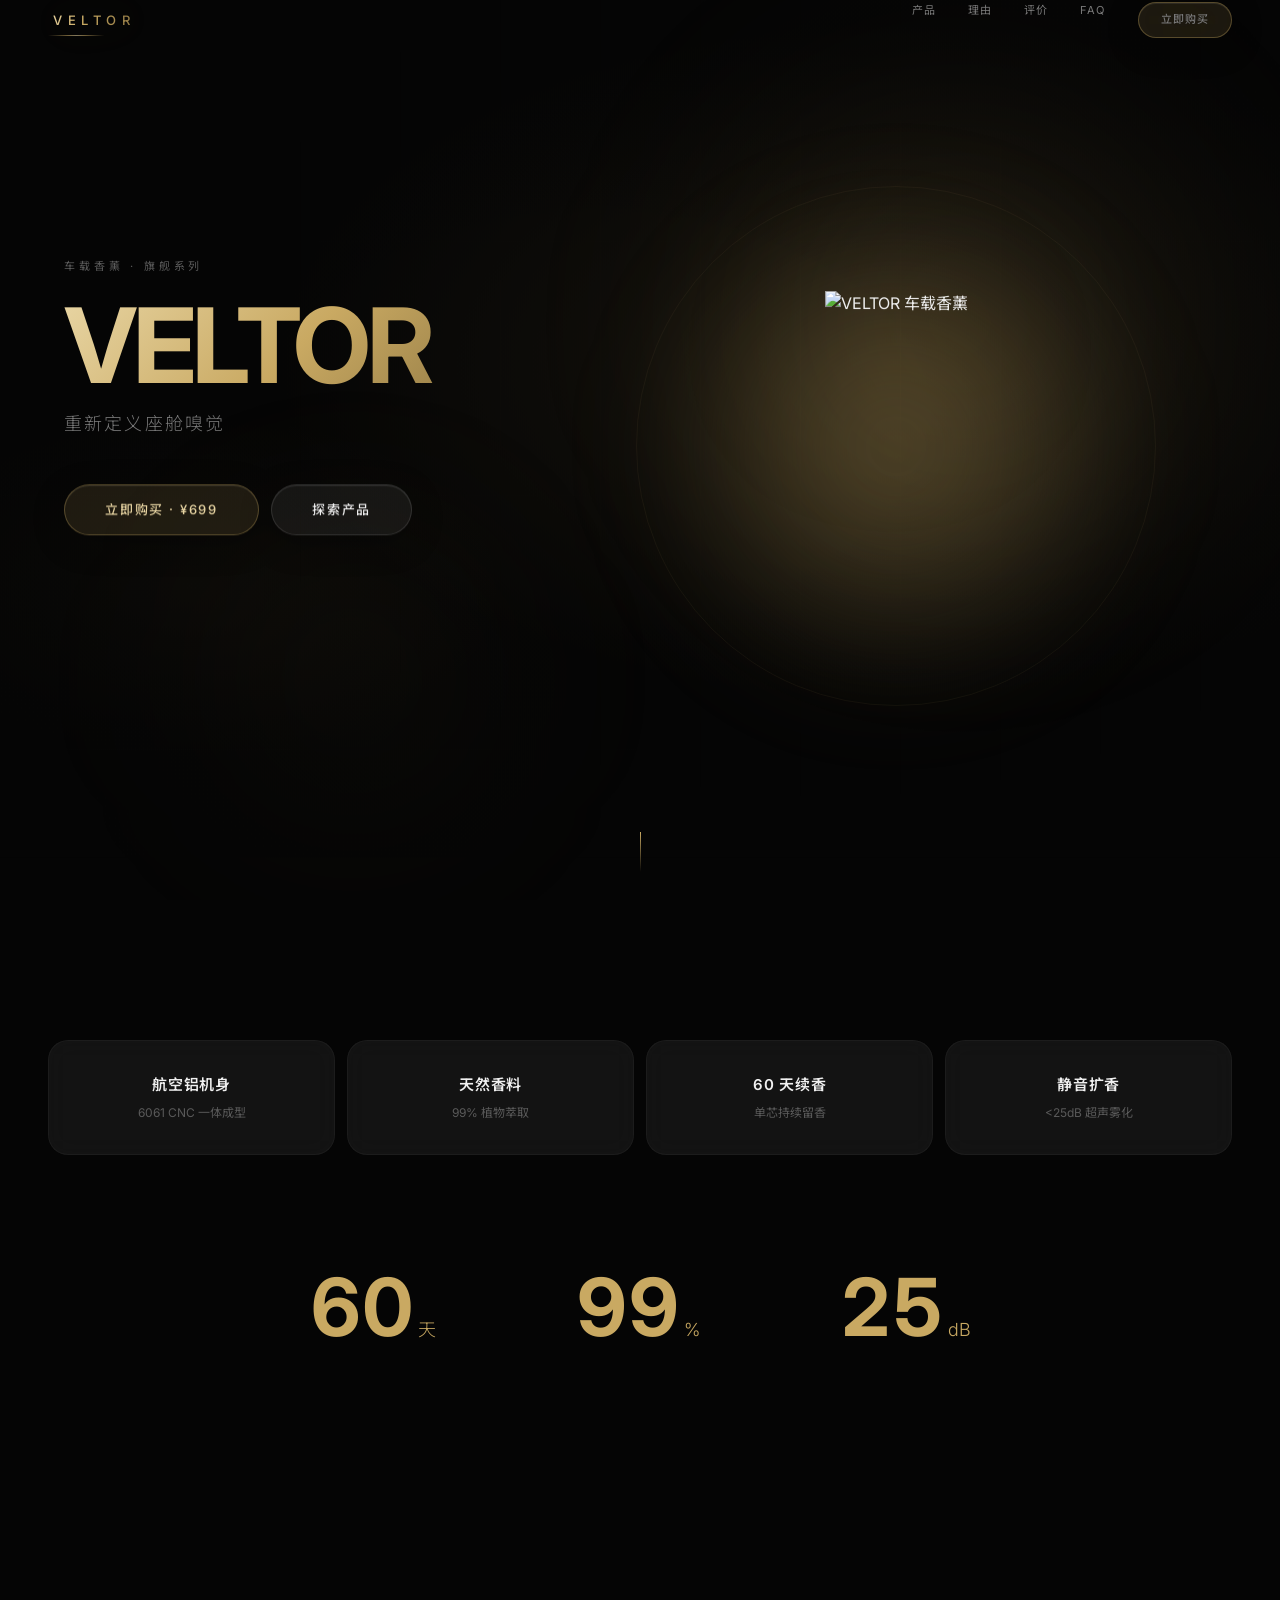
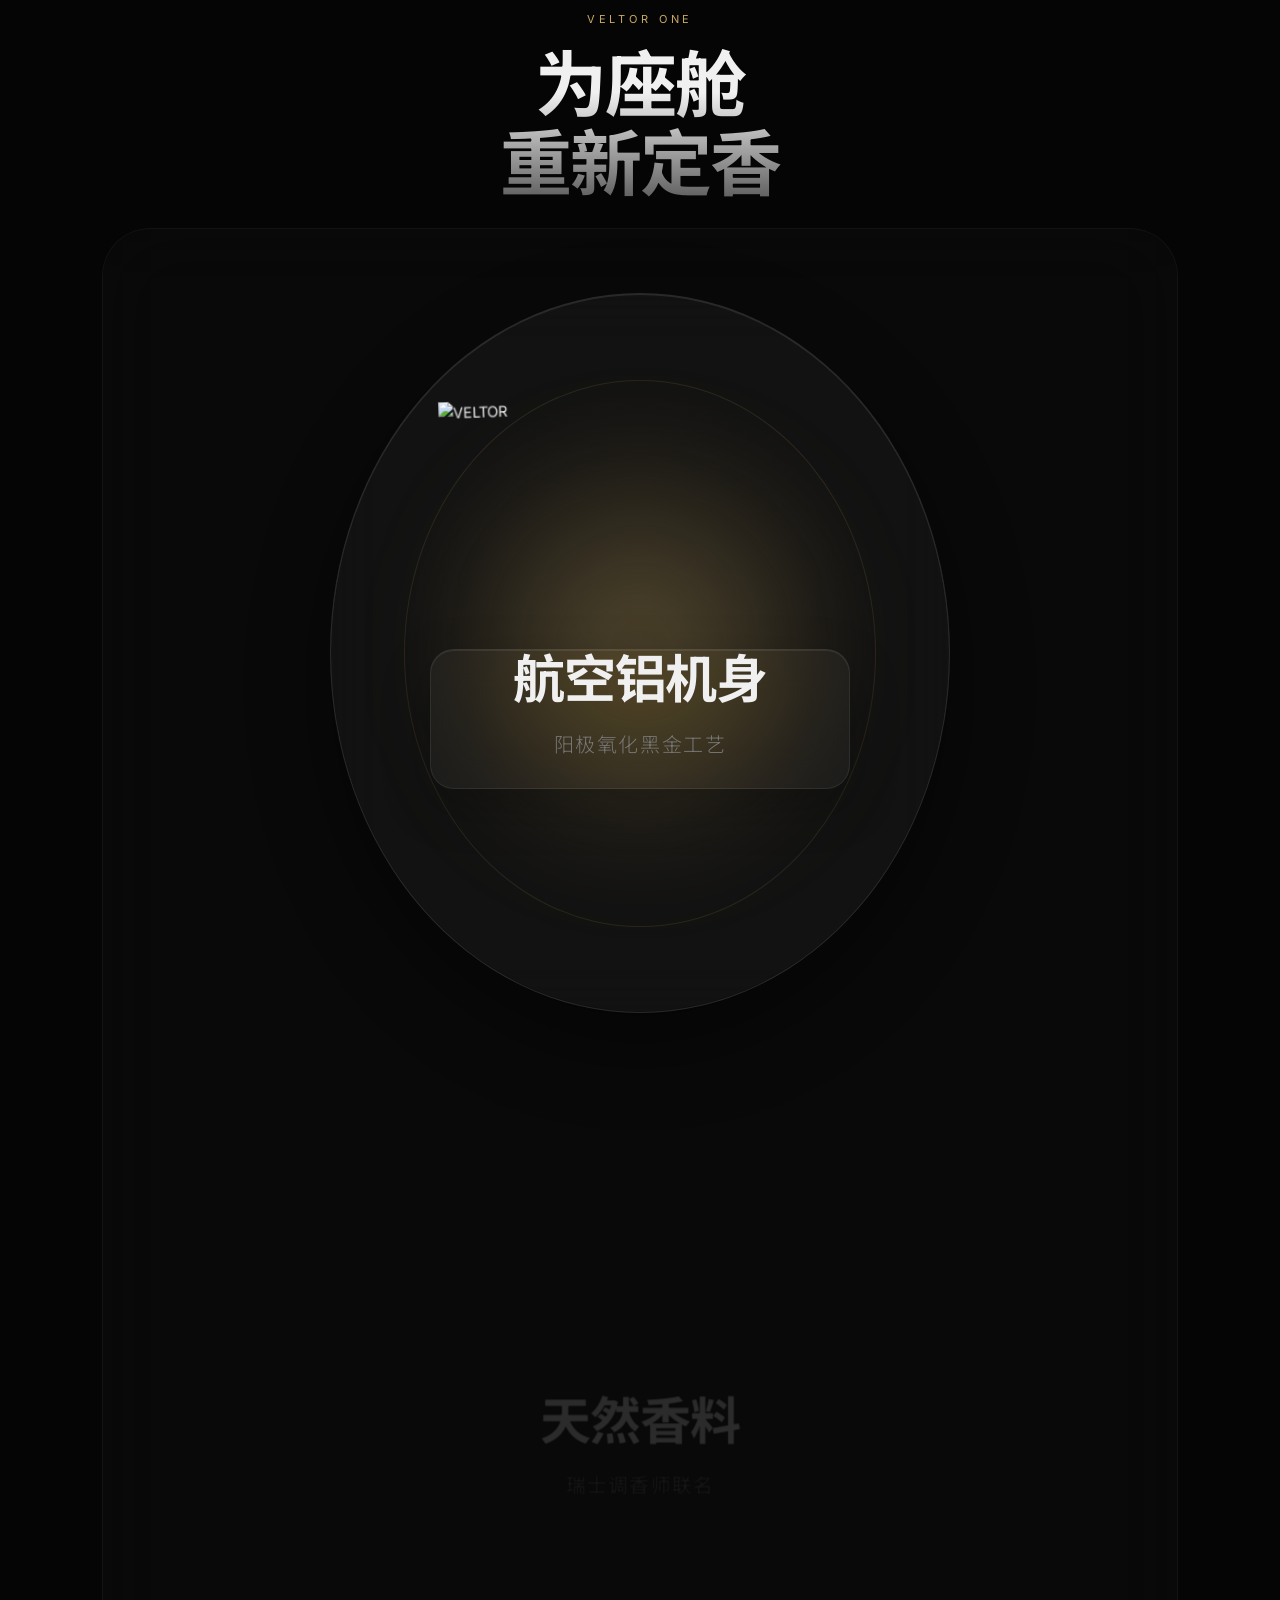
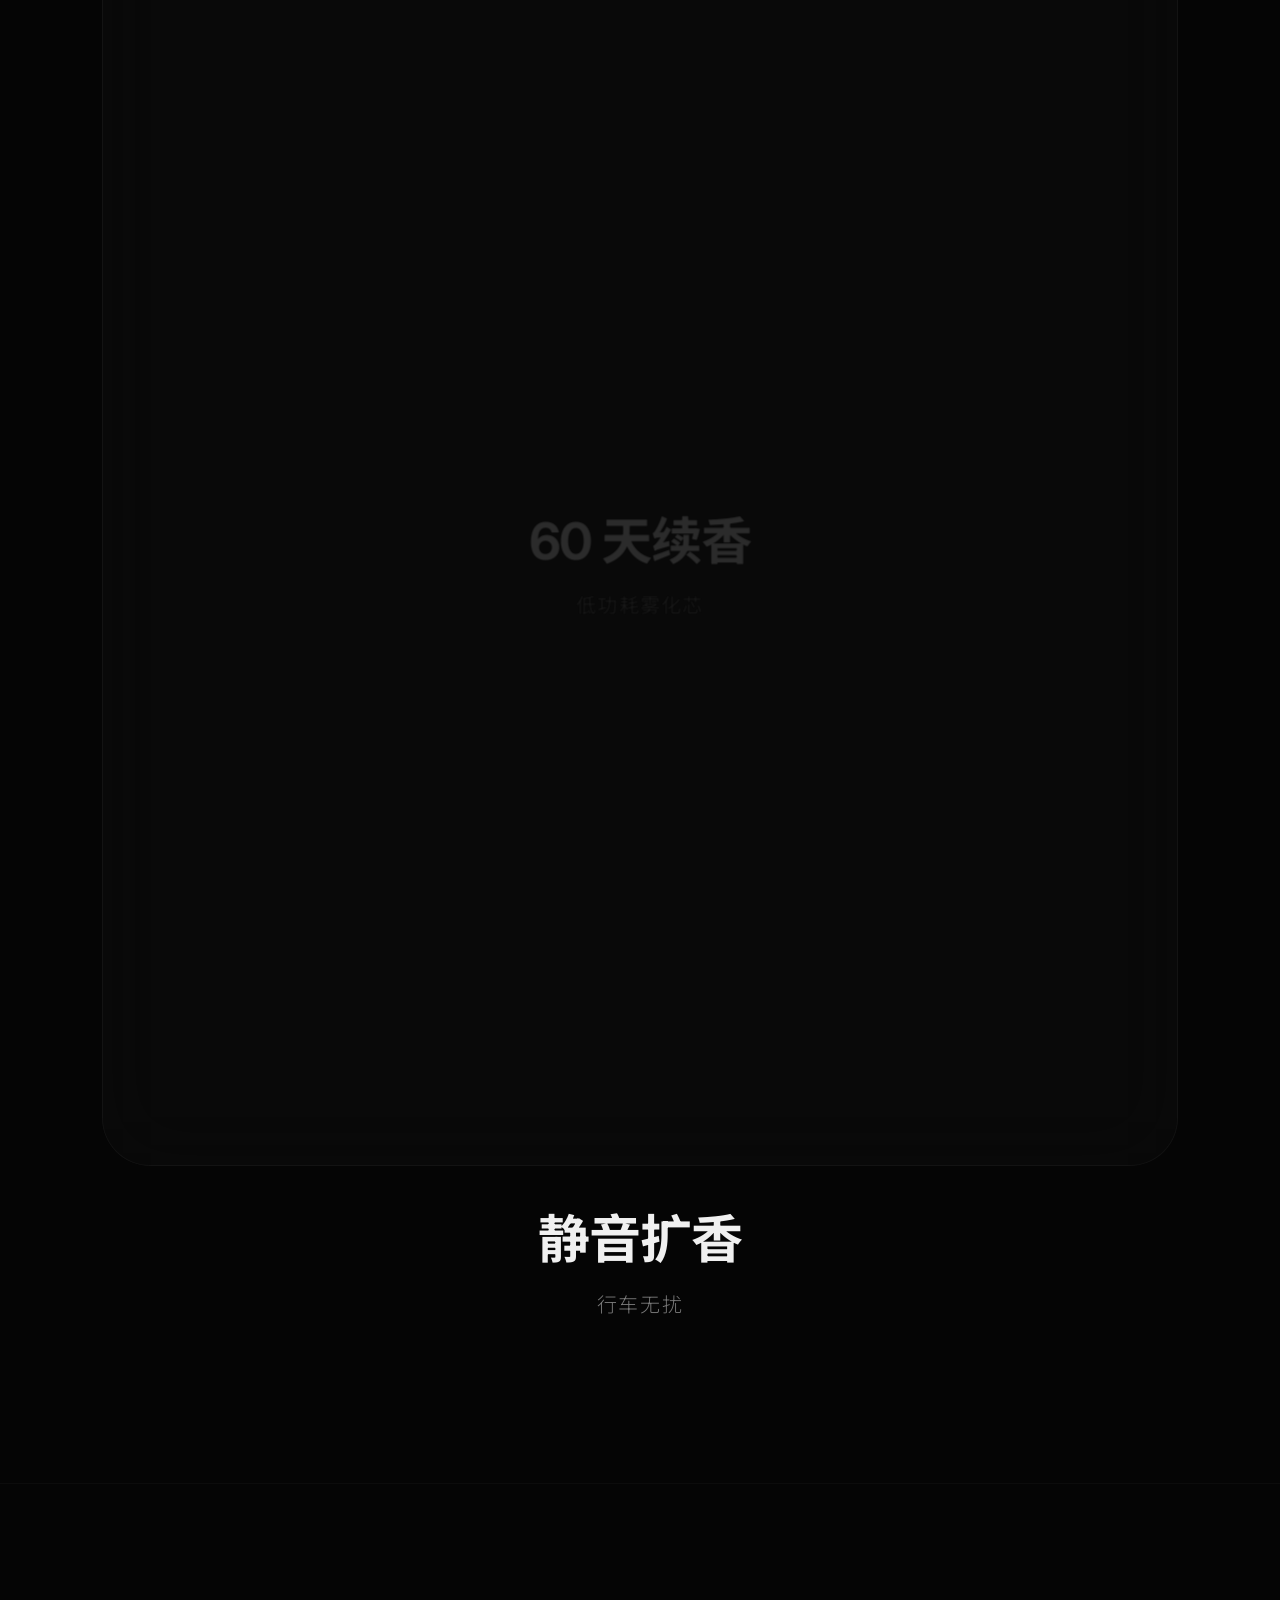
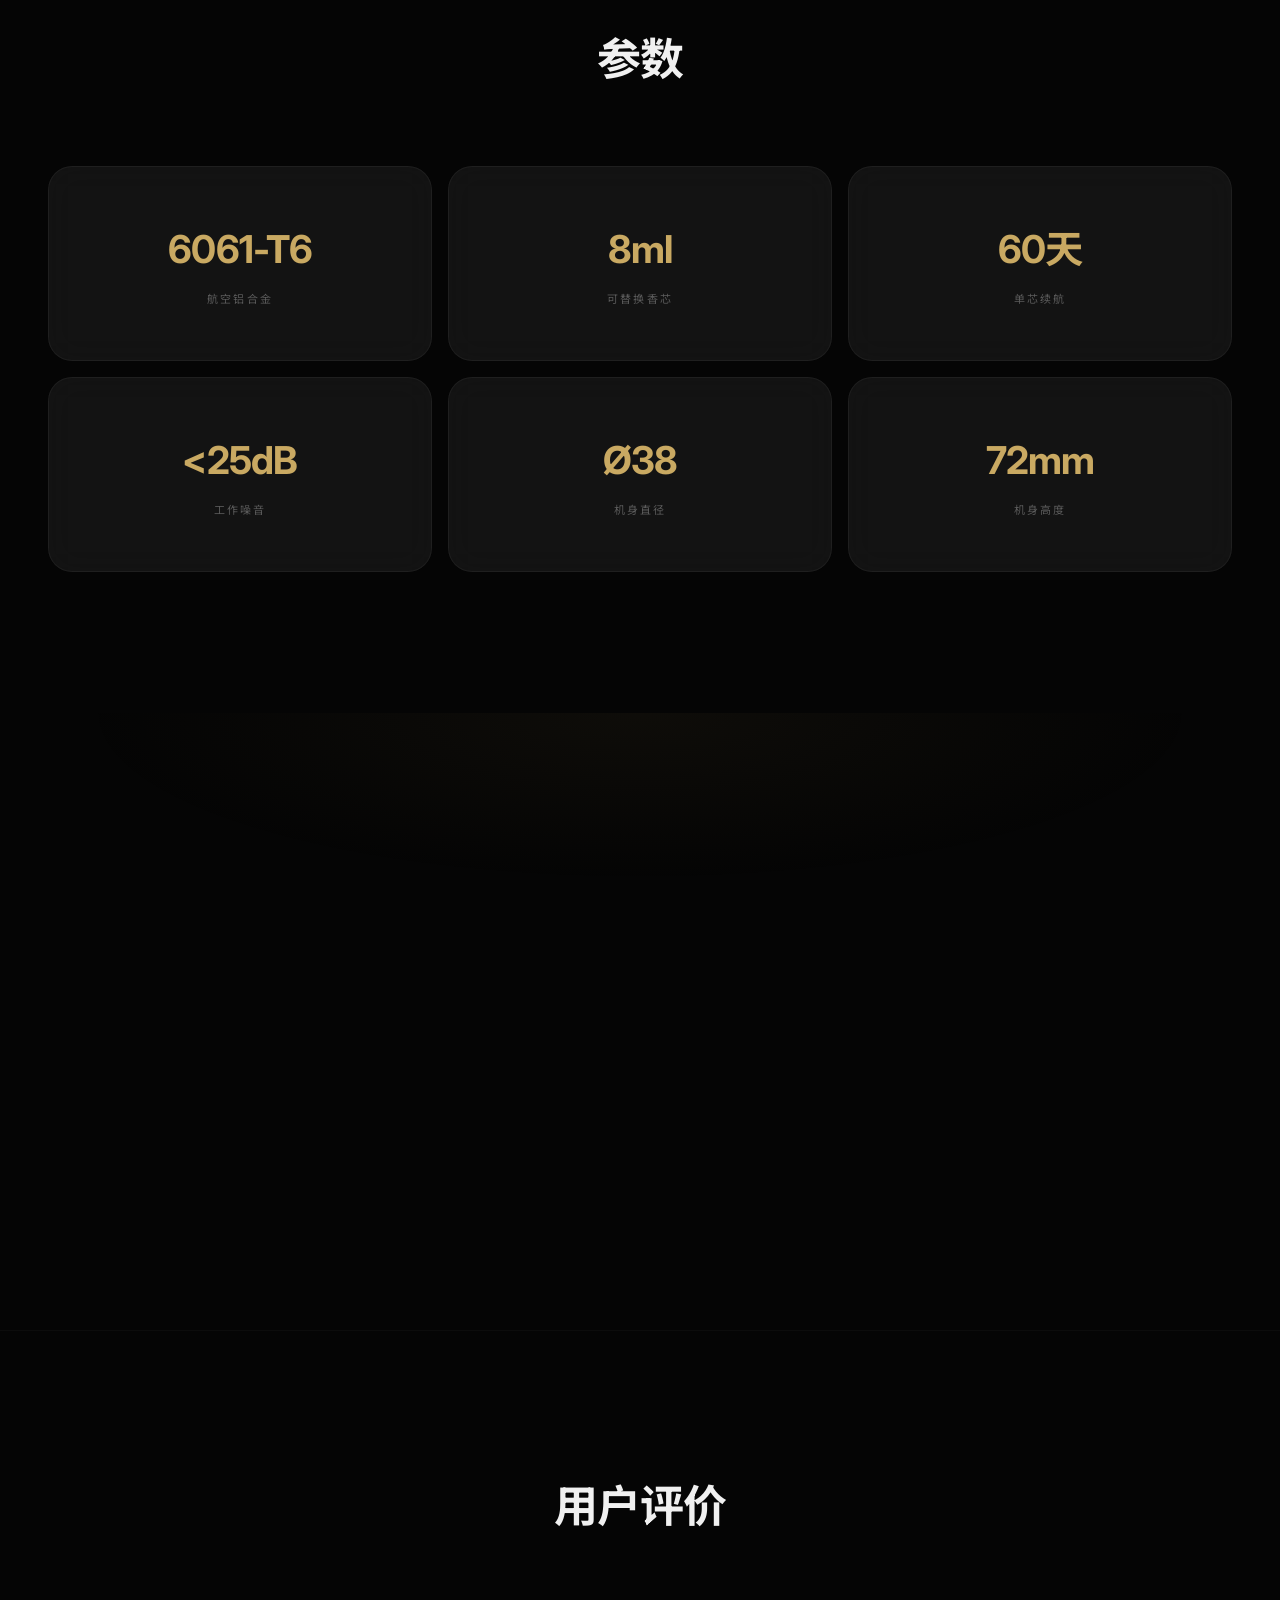
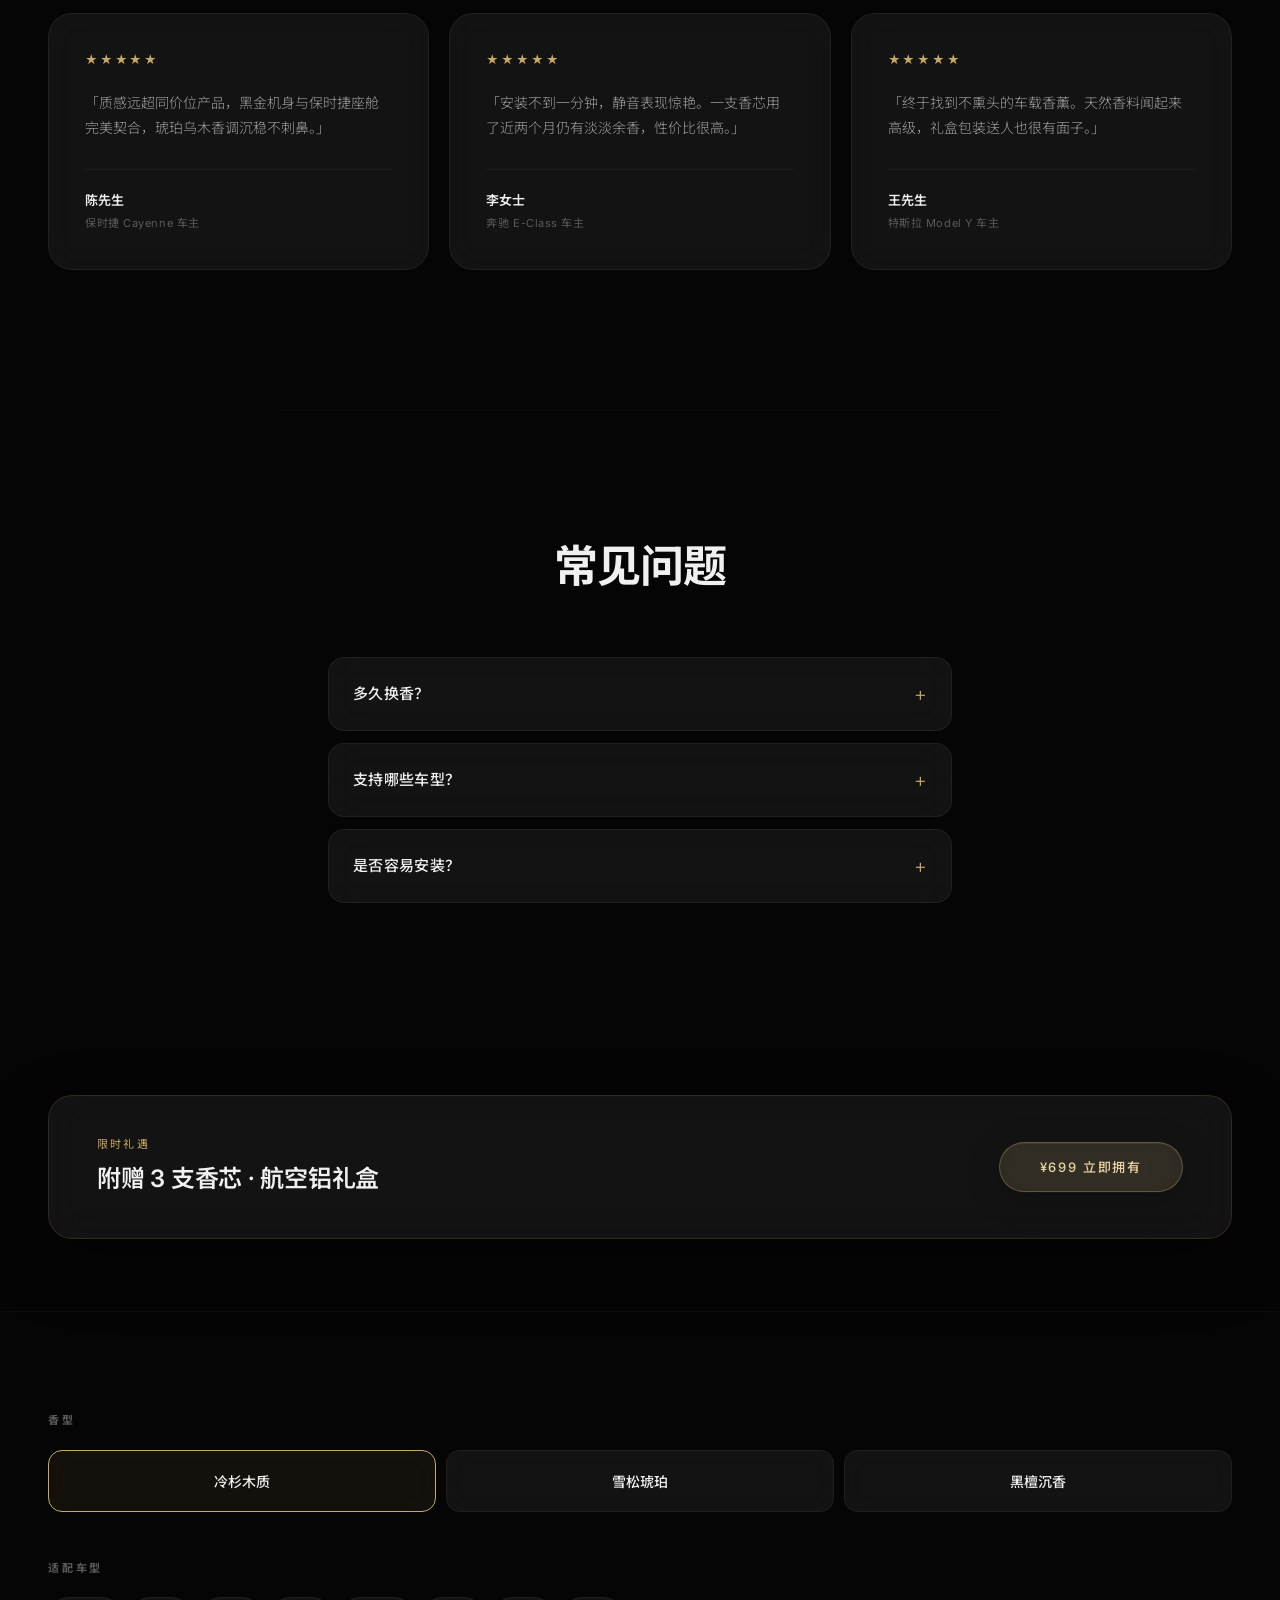
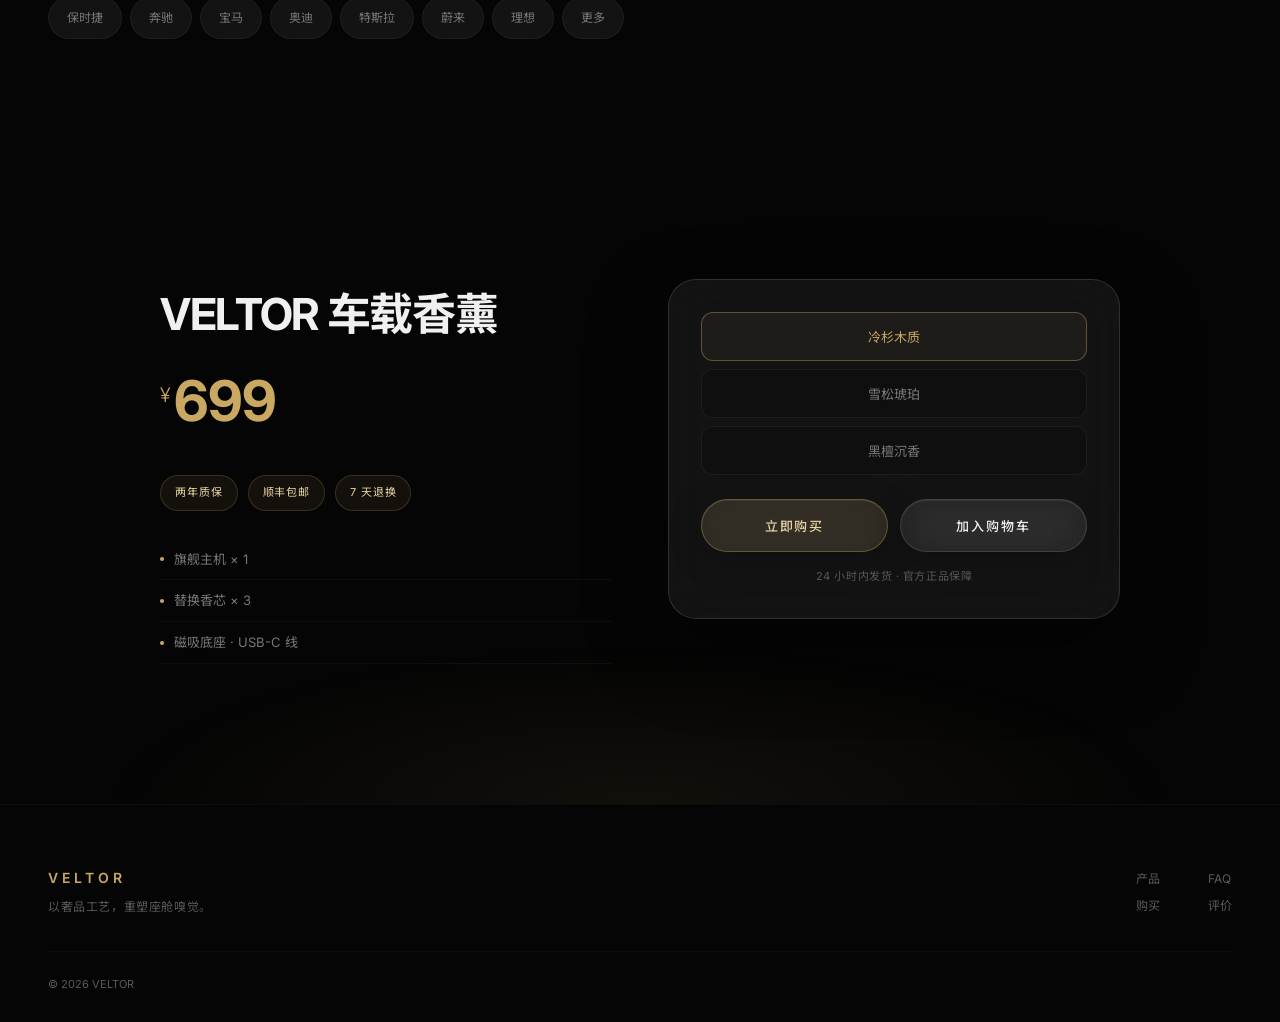
==== checkout.html @ 2c3c942c "VELTOR first working version" ====
<!DOCTYPE html>
<html lang="zh-CN">
<head>
  <meta charset="UTF-8">
  <meta name="viewport" content="width=device-width, initial-scale=1.0">
  <meta name="description" content="VELTOR 结账 — 安全完成您的订单。">
  <title>结账 · VELTOR</title>
  <link rel="preconnect" href="https://fonts.googleapis.com">
  <link rel="preconnect" href="https://fonts.gstatic.com" crossorigin>
  <link href="https://fonts.googleapis.com/css2?family=Inter:wght@300;400;500;600;700&family=Noto+Sans+SC:wght@300;400;500;700&display=swap" rel="stylesheet">
  <link rel="stylesheet" href="style.css">
</head>
<body>
  <header class="nav nav--scrolled" id="nav">
    <div class="nav__inner">
      <a href="index.html" class="nav__logo">VELTOR</a>
      <nav class="nav__links">
        <a href="index.html">首页</a>
        <a href="product.html">产品</a>
      </nav>
    </div>
  </header>

  <main class="checkout-page">
    <div class="checkout-page__inner">
      <h1 class="checkout-page__title">结账</h1>

      <form class="checkout-form" id="checkoutForm" novalidate>
        <!-- ① 订单摘要 -->
        <section class="checkout-section">
          <h2 class="checkout-section__title">订单摘要</h2>
          <div class="checkout-summary" id="checkoutSummary">
            <img class="checkout-summary__img" src="assets/product-hero.svg" alt="VELTOR 车载香薰" width="80" height="106">
            <div class="checkout-summary__info">
              <p class="checkout-summary__name" id="summaryName">VELTOR 车载香薰</p>
              <p class="checkout-summary__scent" id="summaryScent">冷杉木质</p>
              <p class="checkout-summary__qty">数量：<span id="summaryQty">1</span></p>
            </div>
            <p class="checkout-summary__total" id="summaryTotal">¥699</p>
          </div>
        </section>

        <!-- ② 收货信息 -->
        <section class="checkout-section">
          <h2 class="checkout-section__title">收货信息</h2>
          <div class="checkout-fields">
            <label class="checkout-field">
              <span class="checkout-field__label">姓名</span>
              <input class="checkout-field__input" type="text" name="name" id="fieldName" placeholder="请输入收货人姓名" required autocomplete="name">
            </label>
            <label class="checkout-field">
              <span class="checkout-field__label">手机号</span>
              <input class="checkout-field__input" type="tel" name="phone" id="fieldPhone" placeholder="11 位手机号码" required autocomplete="tel" pattern="^1[3-9]\d{9}$">
            </label>
            <label class="checkout-field">
              <span class="checkout-field__label">地址</span>
              <textarea class="checkout-field__input checkout-field__textarea" name="address" id="fieldAddress" placeholder="省市区 + 详细地址" required rows="3"></textarea>
            </label>
          </div>
        </section>

        <!-- ③ 配送方式 -->
        <section class="checkout-section">
          <h2 class="checkout-section__title">配送方式</h2>
          <div class="checkout-options" id="shippingOptions">
            <label class="checkout-option">
              <input type="radio" name="shipping" value="standard" checked>
              <span class="checkout-option__box">
                <span class="checkout-option__name">标准配送</span>
                <span class="checkout-option__desc">顺丰包邮 · 3–5 个工作日</span>
              </span>
            </label>
            <label class="checkout-option">
              <input type="radio" name="shipping" value="express">
              <span class="checkout-option__box">
                <span class="checkout-option__name">极速配送</span>
                <span class="checkout-option__desc">同城当日达 · 1–2 个工作日</span>
              </span>
            </label>
          </div>
        </section>

        <!-- ④ 支付方式 -->
        <section class="checkout-section">
          <h2 class="checkout-section__title">支付方式</h2>
          <div class="checkout-options" id="paymentOptions">
            <label class="checkout-option">
              <input type="radio" name="payment" value="apple" checked>
              <span class="checkout-option__box">
                <span class="checkout-option__name">Apple Pay</span>
              </span>
            </label>
            <label class="checkout-option">
              <input type="radio" name="payment" value="alipayMethod">
              <span class="checkout-option__box">
                <span class="checkout-option__name">支付宝</span>
              </span>
            </label>
            <label class="checkout-option">
              <input type="radio" name="payment" value="wechat">
              <span class="checkout-option__box">
                <span class="checkout-option__name">微信支付</span>
              </span>
            </label>
            <label class="checkout-option">
              <input type="radio" name="payment" value="card">
              <span class="checkout-option__box">
                <span class="checkout-option__name">银行卡</span>
              </span>
            </label>
          </div>
        </section>

        <!-- ⑤ 提交订单 -->
        <button type="submit" class="btn btn--glass btn--glass-gold checkout-submit" id="submitOrder">提交订单 · <span id="submitTotal">¥699</span></button>
      </form>
    </div>
  </main>

  <footer class="footer footer--minimal">
    <div class="footer__bottom">
      <p>&copy; 2026 VELTOR</p>
    </div>
  </footer>

  <script src="checkout.js"></script>
</body>
</html>
---- style.css ----
/* VELTOR — Premium Black & Gold */

:root {
  --black: #050505;
  --black-soft: #0a0a0a;
  --black-card: #111111;
  --gray-700: #2a2a2a;
  --gray-500: #5a5a5a;
  --gray-400: #787878;
  --gray-300: #a0a0a0;
  --gold: #c9a962;
  --gold-light: #e8d5a3;
  --gold-dark: #8a7340;
  --gold-glow: rgba(201, 169, 98, 0.2);
  --gold-glow-strong: rgba(201, 169, 98, 0.35);
  --white: #f0f0f0;
  --glass-bg: rgba(255, 255, 255, 0.06);
  --glass-border: rgba(255, 255, 255, 0.12);
  --glass-blur: 20px;
  --font-sans: 'Inter', 'Noto Sans SC', -apple-system, BlinkMacSystemFont, sans-serif;
  --ease-out: cubic-bezier(0.16, 1, 0.3, 1);
  --nav-height: 40px;
  --hero-product-scale: 1.3;
}

*, *::before, *::after { margin: 0; padding: 0; box-sizing: border-box; }

html { scroll-behavior: smooth; }

body {
  font-family: var(--font-sans);
  background: var(--black);
  color: var(--white);
  line-height: 1.6;
  overflow-x: hidden;
  -webkit-font-smoothing: antialiased;
}

a { color: inherit; text-decoration: none; }
img { max-width: 100%; height: auto; display: block; }

/* ---- Nav ---- */
.nav {
  position: fixed;
  top: 0; left: 0; right: 0;
  z-index: 1000;
  height: var(--nav-height);
  transition: background 0.5s var(--ease-out), backdrop-filter 0.5s;
}

.nav--scrolled {
  background: rgba(5, 5, 5, 0.65);
  backdrop-filter: blur(var(--glass-blur)) saturate(180%);
  -webkit-backdrop-filter: blur(var(--glass-blur)) saturate(180%);
  border-bottom: 1px solid rgba(255, 255, 255, 0.04);
}

.nav__inner {
  max-width: 1280px;
  margin: 0 auto;
  padding: 0 clamp(20px, 4vw, 48px);
  height: 100%;
  display: flex;
  align-items: center;
  justify-content: space-between;
}

.nav__logo {
  position: relative;
  font-size: 0.8125rem;
  font-weight: 500;
  letter-spacing: 0.42em;
  text-indent: 0.42em;
  text-transform: uppercase;
  background: linear-gradient(
    105deg,
    var(--gold-light) 0%,
    var(--gold) 42%,
    var(--gold-dark) 100%
  );
  -webkit-background-clip: text;
  -webkit-text-fill-color: transparent;
  background-clip: text;
  filter: drop-shadow(0 0 20px rgba(201, 169, 98, 0.15));
  transition: filter 0.4s var(--ease-out), letter-spacing 0.4s var(--ease-out);
}

.nav__logo::after {
  content: '';
  position: absolute;
  left: 0;
  bottom: -6px;
  width: 100%;
  height: 1px;
  background: linear-gradient(
    90deg,
    transparent 0%,
    var(--gold) 35%,
    var(--gold-light) 50%,
    var(--gold) 65%,
    transparent 100%
  );
  opacity: 0.55;
  transform: scaleX(0.65);
  transform-origin: left center;
  transition: transform 0.45s var(--ease-out), opacity 0.45s;
}

.nav__logo:hover {
  filter: drop-shadow(0 0 28px rgba(201, 169, 98, 0.35));
  letter-spacing: 0.46em;
}

.nav__logo:hover::after {
  opacity: 1;
  transform: scaleX(1);
}

.nav__links { display: flex; gap: 32px; }

.nav__links a {
  font-size: 0.6875rem;
  color: var(--gray-400);
  letter-spacing: 0.1em;
  transition: color 0.3s;
}

.nav__links a:hover { color: var(--gold); }

.nav__cta {
  padding: 8px 22px !important;
  font-size: 0.6875rem !important;
  letter-spacing: 0.1em !important;
}

.nav__cta-mobile {
  color: var(--gold-light) !important;
  font-weight: 500;
  padding-top: 12px;
  border-top: 1px solid rgba(255, 255, 255, 0.06);
}

.nav__menu {
  display: none;
  flex-direction: column;
  gap: 6px;
  background: none;
  border: none;
  cursor: pointer;
  padding: 4px;
}

.nav__menu span {
  display: block;
  width: 20px;
  height: 1px;
  background: var(--white);
  transition: transform 0.3s;
}

.nav__menu.active span:first-child { transform: translateY(3.5px) rotate(45deg); }
.nav__menu.active span:last-child { transform: translateY(-3.5px) rotate(-45deg); }

.nav__mobile {
  display: none;
  position: fixed;
  top: var(--nav-height);
  left: 0; right: 0;
  background: rgba(5, 5, 5, 0.92);
  backdrop-filter: blur(24px);
  padding: 28px;
  flex-direction: column;
  gap: 20px;
  border-bottom: 1px solid var(--glass-border);
}

.nav__mobile.open { display: flex; }
.nav__mobile a { font-size: 1rem; color: var(--gray-300); }

/* ---- Glass Buttons ---- */
.btn {
  display: inline-flex;
  align-items: center;
  justify-content: center;
  gap: 8px;
  padding: 14px 40px;
  font-size: 0.8125rem;
  font-weight: 500;
  letter-spacing: 0.14em;
  border-radius: 980px;
  border: none;
  cursor: pointer;
  transition: all 0.45s var(--ease-out);
  font-family: inherit;
}

.btn--glass {
  background: var(--glass-bg);
  backdrop-filter: blur(var(--glass-blur)) saturate(160%);
  -webkit-backdrop-filter: blur(var(--glass-blur)) saturate(160%);
  border: 1px solid var(--glass-border);
  color: var(--white);
  box-shadow:
    inset 0 1px 0 rgba(255, 255, 255, 0.08),
    0 8px 32px rgba(0, 0, 0, 0.25);
}

.btn--glass:hover {
  background: rgba(255, 255, 255, 0.1);
  border-color: rgba(255, 255, 255, 0.28);
  transform: translateY(-2px);
  box-shadow:
    inset 0 1px 0 rgba(255, 255, 255, 0.14),
    0 0 0 1px rgba(255, 255, 255, 0.06),
    0 0 24px rgba(255, 255, 255, 0.12),
    0 0 48px rgba(255, 255, 255, 0.06),
    0 16px 48px rgba(0, 0, 0, 0.35);
}

.btn--glass-gold {
  background: rgba(201, 169, 98, 0.12);
  border-color: rgba(201, 169, 98, 0.35);
  color: var(--gold-light);
}

.btn--glass-gold:hover {
  background: rgba(201, 169, 98, 0.22);
  border-color: rgba(201, 169, 98, 0.6);
  transform: translateY(-2px);
  box-shadow:
    inset 0 1px 0 rgba(232, 213, 163, 0.2),
    0 0 0 1px rgba(201, 169, 98, 0.15),
    0 0 28px rgba(201, 169, 98, 0.35),
    0 0 56px rgba(201, 169, 98, 0.18),
    0 16px 48px rgba(0, 0, 0, 0.3);
}

/* ---- Hero · 100vh ---- */
.hero {
  position: relative;
  height: 100vh;
  height: 100dvh;
  max-height: 100vh;
  max-height: 100dvh;
  overflow: hidden;
  display: flex;
  align-items: center;
  justify-content: center;
}

.hero__bg {
  position: absolute;
  inset: 0;
  z-index: 0;
  will-change: transform;
}

.hero__gradient {
  position: absolute;
  inset: 0;
  background:
    radial-gradient(ellipse 90% 70% at 70% 45%, rgba(201, 169, 98, 0.09) 0%, transparent 55%),
    radial-gradient(ellipse 50% 40% at 15% 70%, rgba(201, 169, 98, 0.04) 0%, transparent 50%),
    var(--black);
}

.hero__spotlight {
  position: absolute;
  border-radius: 50%;
  filter: blur(90px);
  pointer-events: none;
}

.hero__spotlight--1 {
  width: 55vw; height: 55vw;
  max-width: 640px; max-height: 640px;
  top: 5%; right: 0;
  background: radial-gradient(circle, rgba(201, 169, 98, 0.14) 0%, transparent 70%);
}

.hero__spotlight--2 {
  width: 35vw; height: 35vw;
  bottom: -5%; left: 10%;
  background: radial-gradient(circle, rgba(201, 169, 98, 0.06) 0%, transparent 70%);
}

.hero__vignette {
  position: absolute;
  inset: 0;
  background: radial-gradient(ellipse 85% 75% at 50% 50%, transparent 25%, var(--black) 100%);
  opacity: 0.75;
}

.hero__lines {
  position: absolute;
  inset: 0;
  background-image: linear-gradient(90deg, rgba(201, 169, 98, 0.015) 1px, transparent 1px);
  background-size: 100px 100px;
  mask-image: radial-gradient(ellipse 55% 55% at 65% 45%, black, transparent);
}

.hero__layout {
  position: relative;
  z-index: 2;
  width: 100%;
  max-width: 1280px;
  height: 100%;
  padding: var(--nav-height) clamp(24px, 5vw, 64px) 48px;
  display: grid;
  grid-template-columns: 0.85fr 1.15fr;
  gap: clamp(16px, 3vw, 48px);
  align-items: center;
}

.hero__content {
  display: flex;
  flex-direction: column;
  justify-content: center;
  padding-bottom: 8vh;
  will-change: transform;
}

.hero__tagline {
  font-size: 0.6875rem;
  letter-spacing: 0.35em;
  text-transform: uppercase;
  color: var(--gray-500);
  margin-bottom: 20px;
  opacity: 0;
  animation: fadeUp 1.2s var(--ease-out) 0.2s forwards;
}

.hero__title {
  font-size: clamp(3.5rem, 9vw, 6.5rem);
  font-weight: 700;
  line-height: 0.95;
  letter-spacing: -0.04em;
  margin-bottom: 16px;
}

.hero__value {
  font-size: clamp(0.9375rem, 2vw, 1.125rem);
  font-weight: 300;
  color: var(--gray-400);
  letter-spacing: 0.12em;
  margin-bottom: clamp(32px, 5vh, 48px);
  opacity: 0;
  animation: fadeUp 1.2s var(--ease-out) 0.5s forwards;
}

.hero__title-line {
  display: block;
  opacity: 0;
  animation: fadeUp 1.2s var(--ease-out) 0.3s forwards;
}

.hero__title-line--gold {
  background: linear-gradient(135deg, var(--gold-light), var(--gold), var(--gold-dark));
  -webkit-background-clip: text;
  -webkit-text-fill-color: transparent;
  background-clip: text;
}

.hero__cta {
  display: flex;
  flex-wrap: wrap;
  gap: 12px;
  opacity: 0;
  animation: fadeUp 1.2s var(--ease-out) 0.65s forwards;
}

.hero__visual {
  position: relative;
  display: flex;
  align-items: center;
  justify-content: center;
  height: 100%;
  will-change: transform;
}

.hero__visual-glow {
  position: absolute;
  width: 75%;
  height: 75%;
  background: radial-gradient(circle, var(--gold-glow-strong) 0%, transparent 65%);
  filter: blur(55px);
  animation: pulseGlow 6s ease-in-out infinite;
}

.hero__visual-ring {
  position: absolute;
  width: min(95%, 520px);
  aspect-ratio: 1;
  border: 1px solid rgba(201, 169, 98, 0.06);
  border-radius: 50%;
  animation: slowRotate 50s linear infinite;
}

.hero__product-wrap {
  position: relative;
  z-index: 1;
  animation: float 8s ease-in-out 2.2s infinite;
  will-change: transform;
}

.hero__product-img {
  width: min(100%, calc(420px * var(--hero-product-scale)));
  max-height: calc(100vh - var(--nav-height) - 80px);
  object-fit: contain;
  opacity: 0;
  transform: scale(var(--scroll-scale, 1));
  animation: heroProductIn 1.4s var(--ease-out) 0.4s forwards;
  filter: drop-shadow(0 48px 96px rgba(0, 0, 0, 0.65));
  transform-origin: center center;
  will-change: transform;
}

.hero__scroll {
  position: absolute;
  bottom: 28px;
  left: 50%;
  transform: translateX(-50%);
  z-index: 2;
  opacity: 0;
  animation: fadeUp 1s var(--ease-out) 1.2s forwards;
}

.hero__scroll-line {
  width: 1px;
  height: 40px;
  background: linear-gradient(180deg, var(--gold), transparent);
  animation: scrollPulse 2.5s ease-in-out infinite;
}

/* ---- Section scroll parallax ---- */
.features,
.specs,
.reasons,
.reviews,
.faq,
.cta-band,
.buy {
  transform: translate3d(0, var(--section-shift, 0), 0);
  will-change: transform;
}

/* ---- Features ---- */
.features {
  padding: clamp(80px, 12vw, 140px) clamp(20px, 4vw, 48px);
  max-width: 1280px;
  margin: 0 auto;
}

.features__grid {
  display: grid;
  grid-template-columns: repeat(4, 1fr);
  gap: 12px;
  margin-bottom: clamp(56px, 8vw, 88px);
}

.feature-card {
  background: var(--glass-bg);
  backdrop-filter: blur(12px);
  border: 1px solid rgba(255, 255, 255, 0.04);
  border-radius: 20px;
  padding: 32px 24px;
  text-align: center;
  transition: transform 0.5s var(--ease-out), border-color 0.5s;
}

.feature-card:hover {
  transform: translateY(-4px);
  border-color: rgba(201, 169, 98, 0.15);
}

.feature-card h3 {
  font-size: 0.9375rem;
  font-weight: 600;
  margin-bottom: 6px;
  letter-spacing: 0.05em;
}

.feature-card p {
  font-size: 0.75rem;
  color: var(--gray-500);
}

.features__stats {
  display: flex;
  justify-content: center;
  gap: clamp(64px, 12vw, 140px);
}

.stat { text-align: center; }

.stat__number {
  font-size: clamp(3rem, 7vw, 5rem);
  font-weight: 700;
  color: var(--gold);
  font-variant-numeric: tabular-nums;
}

.stat__unit {
  font-size: 1.125rem;
  color: var(--gold);
  font-weight: 300;
  margin-left: 4px;
}

/* ---- Showcase · AirPods scroll ---- */
.showcase {
  padding: 0;
  max-width: none;
  position: relative;
}

.showcase::before {
  content: '';
  position: absolute;
  inset: 10% 8%;
  background: rgba(255, 255, 255, 0.02);
  backdrop-filter: blur(40px) saturate(140%);
  -webkit-backdrop-filter: blur(40px) saturate(140%);
  border: 1px solid rgba(255, 255, 255, 0.04);
  border-radius: 48px;
  pointer-events: none;
  z-index: 0;
}

.showcase__intro {
  position: relative;
  z-index: 1;
  text-align: center;
  padding: clamp(60px, 10vw, 100px) 24px 0;
}

.showcase__intro-eyebrow {
  font-size: 0.6875rem;
  letter-spacing: 0.35em;
  text-transform: uppercase;
  color: var(--gold);
  margin-bottom: 16px;
}

.showcase__intro-title {
  font-size: clamp(2.5rem, 6vw, 4.5rem);
  font-weight: 700;
  line-height: 1.1;
  letter-spacing: -0.03em;
  background: linear-gradient(180deg, var(--white) 30%, var(--gray-500) 100%);
  -webkit-background-clip: text;
  -webkit-text-fill-color: transparent;
  background-clip: text;
}

.story-progress {
  position: fixed;
  right: clamp(16px, 3vw, 32px);
  top: 50%;
  transform: translateY(-50%);
  z-index: 100;
  display: flex;
  flex-direction: column;
  gap: 10px;
  opacity: 0;
  visibility: hidden;
  transition: opacity 0.4s, visibility 0.4s;
}

.story-progress.is-visible {
  opacity: 1;
  visibility: visible;
}

.story-progress__dot {
  width: 6px;
  height: 6px;
  border-radius: 50%;
  background: rgba(255, 255, 255, 0.15);
  border: 1px solid transparent;
  transition: all 0.4s var(--ease-out);
  cursor: pointer;
}

.story-progress__dot.is-active {
  background: var(--gold);
  border-color: rgba(201, 169, 98, 0.4);
  box-shadow: 0 0 12px var(--gold-glow);
  transform: scale(1.35);
}

.product-story {
  position: relative;
  z-index: 1;
}

.product-story__track {
  position: relative;
}

.product-story__sticky {
  position: sticky;
  top: 0;
  height: 100vh;
  height: 100dvh;
  display: flex;
  align-items: center;
  justify-content: center;
  z-index: 1;
  pointer-events: none;
}

.product-story__stage {
  position: relative;
  display: flex;
  align-items: center;
  justify-content: center;
  padding: clamp(48px, 8vw, 80px) clamp(56px, 10vw, 100px);
}

.product-story__stage::before {
  content: '';
  position: absolute;
  inset: 0;
  background: rgba(255, 255, 255, 0.04);
  backdrop-filter: blur(28px) saturate(160%);
  -webkit-backdrop-filter: blur(28px) saturate(160%);
  border: 1px solid rgba(255, 255, 255, 0.1);
  border-radius: 50%;
  box-shadow:
    inset 0 1px 0 rgba(255, 255, 255, 0.1),
    inset 0 -1px 0 rgba(0, 0, 0, 0.2),
    0 32px 80px rgba(0, 0, 0, 0.45);
  pointer-events: none;
}

.product-story__stage::after {
  content: '';
  position: absolute;
  inset: 12%;
  border-radius: 50%;
  border: 1px solid rgba(201, 169, 98, 0.12);
  background: radial-gradient(
    circle at 50% 40%,
    rgba(201, 169, 98, 0.06) 0%,
    transparent 65%
  );
  pointer-events: none;
}

.product-story__glow {
  position: absolute;
  width: 60%;
  height: 70%;
  background: radial-gradient(circle, var(--gold-glow-strong) 0%, transparent 70%);
  filter: blur(50px);
  z-index: 0;
}

.product-story__device {
  position: relative;
  z-index: 2;
  width: min(55vw, 420px);
  filter: drop-shadow(0 40px 80px rgba(0, 0, 0, 0.6));
  transition: transform 0.6s var(--ease-out), opacity 0.6s;
  will-change: transform;
}

.product-story__panels {
  position: relative;
  z-index: 2;
  margin-top: -100vh;
}

.story-panel {
  min-height: 80vh;
  min-height: 80dvh;
  display: flex;
  flex-direction: column;
  align-items: center;
  justify-content: flex-end;
  padding: 0 24px 18vh;
  text-align: center;
  opacity: 0.15;
  transform: translateY(24px) scale(0.98);
  transition: opacity 0.7s var(--ease-out), transform 0.7s var(--ease-out);
}

.story-panel.is-active {
  opacity: 1;
  transform: translateY(0) scale(1);
}

.story-panel.is-active::before {
  opacity: 1;
}

.story-panel::before {
  content: '';
  position: absolute;
  bottom: calc(18vh - 28px);
  left: 50%;
  transform: translateX(-50%);
  width: min(92%, 420px);
  height: 140px;
  background: rgba(255, 255, 255, 0.04);
  backdrop-filter: blur(20px) saturate(150%);
  -webkit-backdrop-filter: blur(20px) saturate(150%);
  border: 1px solid rgba(255, 255, 255, 0.08);
  border-radius: 24px;
  box-shadow:
    inset 0 1px 0 rgba(255, 255, 255, 0.08),
    0 16px 48px rgba(0, 0, 0, 0.25);
  opacity: 0;
  transition: opacity 0.7s var(--ease-out);
  pointer-events: none;
}

.story-panel h3 {
  position: relative;
  z-index: 1;
  font-size: clamp(2rem, 5vw, 3.25rem);
  font-weight: 700;
  letter-spacing: -0.02em;
  margin-bottom: 8px;
}

.story-panel p {
  position: relative;
  z-index: 1;
  font-size: clamp(1rem, 2vw, 1.25rem);
  color: var(--gray-400);
  font-weight: 300;
  letter-spacing: 0.08em;
}

/* ---- Spec Cards ---- */
.specs {
  padding: var(--section-pad, clamp(80px, 12vw, 140px)) clamp(20px, 4vw, 48px);
  max-width: 1280px;
  margin: 0 auto;
  border-top: 1px solid rgba(255, 255, 255, 0.03);
}

.specs__title {
  font-size: clamp(2rem, 4vw, 2.75rem);
  font-weight: 700;
  text-align: center;
  letter-spacing: -0.02em;
  margin-bottom: clamp(48px, 6vw, 72px);
}

.spec-cards {
  display: grid;
  grid-template-columns: repeat(3, 1fr);
  gap: 16px;
}

.spec-card {
  background: var(--glass-bg);
  backdrop-filter: blur(16px);
  -webkit-backdrop-filter: blur(16px);
  border: 1px solid rgba(255, 255, 255, 0.05);
  border-radius: 24px;
  padding: clamp(36px, 5vw, 52px) 28px;
  text-align: center;
  transition: transform 0.5s var(--ease-out), border-color 0.5s, box-shadow 0.5s;
}

.spec-card:hover {
  transform: translateY(-6px);
  border-color: rgba(201, 169, 98, 0.2);
  box-shadow: 0 24px 64px rgba(0, 0, 0, 0.35);
}

.spec-card__value {
  display: block;
  font-size: clamp(1.75rem, 3vw, 2.5rem);
  font-weight: 700;
  color: var(--gold);
  letter-spacing: -0.02em;
  margin-bottom: 10px;
}

.spec-card__label {
  display: block;
  font-size: 0.6875rem;
  color: var(--gray-500);
  letter-spacing: 0.2em;
  text-transform: uppercase;
}

/* ---- Reasons ---- */
.reasons {
  padding: clamp(80px, 12vw, 140px) clamp(20px, 4vw, 48px);
  max-width: 1280px;
  margin: 0 auto;
  background:
    radial-gradient(ellipse 80% 50% at 50% 0%, rgba(201, 169, 98, 0.05) 0%, transparent 55%);
}

.reasons__title {
  font-size: clamp(2rem, 4vw, 2.75rem);
  font-weight: 700;
  text-align: center;
  letter-spacing: -0.02em;
  margin-bottom: clamp(48px, 6vw, 72px);
}

.reasons__grid {
  display: grid;
  grid-template-columns: repeat(4, 1fr);
  gap: 16px;
}

.reason-card {
  background: var(--glass-bg);
  backdrop-filter: blur(16px);
  -webkit-backdrop-filter: blur(16px);
  border: 1px solid rgba(255, 255, 255, 0.05);
  border-radius: 24px;
  padding: clamp(28px, 4vw, 40px);
  transition: border-color 0.4s, transform 0.4s var(--ease-out), box-shadow 0.4s;
}

.reason-card:hover {
  border-color: rgba(201, 169, 98, 0.2);
  transform: translateY(-4px);
  box-shadow: 0 20px 56px rgba(0, 0, 0, 0.35);
}

.reason-card__icon {
  display: block;
  font-size: 0.5rem;
  color: var(--gold);
  margin-bottom: 20px;
  opacity: 0.8;
}

.reason-card h3 {
  font-size: 1.0625rem;
  font-weight: 600;
  margin-bottom: 10px;
  letter-spacing: 0.02em;
}

.reason-card p {
  font-size: 0.75rem;
  color: var(--gray-500);
  line-height: 1.8;
}

/* ---- Reviews ---- */
.reviews {
  padding: clamp(80px, 12vw, 140px) clamp(20px, 4vw, 48px);
  max-width: 1280px;
  margin: 0 auto;
  border-top: 1px solid rgba(255, 255, 255, 0.03);
}

.reviews__title {
  font-size: clamp(2rem, 4vw, 2.75rem);
  font-weight: 700;
  text-align: center;
  letter-spacing: -0.02em;
  margin-bottom: clamp(48px, 6vw, 72px);
}

.reviews__grid {
  display: grid;
  grid-template-columns: repeat(3, 1fr);
  gap: 20px;
}

.review-card {
  background: var(--glass-bg);
  backdrop-filter: blur(16px);
  -webkit-backdrop-filter: blur(16px);
  border: 1px solid rgba(255, 255, 255, 0.06);
  border-radius: 24px;
  padding: clamp(28px, 4vw, 36px);
  display: flex;
  flex-direction: column;
  min-height: 100%;
  transition: border-color 0.4s, transform 0.4s var(--ease-out);
}

.review-card:hover {
  border-color: rgba(201, 169, 98, 0.18);
  transform: translateY(-4px);
}

.review-card__stars {
  font-size: 0.75rem;
  letter-spacing: 0.15em;
  color: var(--gold);
  margin-bottom: 20px;
}

.review-card__quote {
  flex: 1;
  font-size: 0.875rem;
  color: var(--gray-300);
  line-height: 1.85;
  font-weight: 300;
  font-style: normal;
  margin-bottom: 28px;
}

.review-card__author {
  padding-top: 20px;
  border-top: 1px solid rgba(255, 255, 255, 0.05);
}

.review-card__name {
  display: block;
  font-size: 0.8125rem;
  font-weight: 600;
  color: var(--white);
  margin-bottom: 4px;
}

.review-card__meta {
  display: block;
  font-size: 0.6875rem;
  color: var(--gray-500);
  letter-spacing: 0.05em;
}

/* ---- FAQ ---- */
.faq {
  padding: clamp(60px, 10vw, 120px) clamp(20px, 4vw, 48px);
  max-width: 720px;
  margin: 0 auto;
  border-top: 1px solid rgba(255, 255, 255, 0.03);
}

.faq__title {
  font-size: clamp(2rem, 4vw, 2.75rem);
  font-weight: 700;
  text-align: center;
  letter-spacing: -0.02em;
  margin-bottom: clamp(40px, 5vw, 56px);
}

.faq__list {
  display: flex;
  flex-direction: column;
  gap: 12px;
}

.faq-item {
  background: var(--glass-bg);
  backdrop-filter: blur(16px);
  -webkit-backdrop-filter: blur(16px);
  border: 1px solid rgba(255, 255, 255, 0.06);
  border-radius: 16px;
  overflow: hidden;
  transition: border-color 0.35s;
}

.faq-item[open] {
  border-color: rgba(201, 169, 98, 0.2);
}

.faq-item summary {
  list-style: none;
  cursor: pointer;
  padding: 20px 24px;
  font-size: 0.9375rem;
  font-weight: 500;
  letter-spacing: 0.02em;
  color: var(--white);
  display: flex;
  align-items: center;
  justify-content: space-between;
  transition: color 0.3s;
}

.faq-item summary::-webkit-details-marker { display: none; }

.faq-item summary::after {
  content: '+';
  font-size: 1.25rem;
  font-weight: 300;
  color: var(--gold);
  transition: transform 0.35s var(--ease-out);
}

.faq-item[open] summary::after {
  transform: rotate(45deg);
}

.faq-item summary:hover { color: var(--gold-light); }

.faq-item p {
  padding: 0 24px 20px;
  font-size: 0.8125rem;
  color: var(--gray-500);
  line-height: 1.85;
}

/* ---- Details ---- */
.details {
  padding: clamp(60px, 8vw, 100px) clamp(20px, 4vw, 48px);
  max-width: 1280px;
  margin: 0 auto;
  border-top: 1px solid rgba(255, 255, 255, 0.03);
}

.details__block { margin-bottom: 48px; }
.details__block:last-child { margin-bottom: 0; }

.details__heading {
  font-size: 0.6875rem;
  letter-spacing: 0.25em;
  text-transform: uppercase;
  color: var(--gray-500);
  margin-bottom: 20px;
}

.details__scents {
  display: grid;
  grid-template-columns: repeat(3, 1fr);
  gap: 10px;
}

.detail-scent {
  background: var(--glass-bg);
  backdrop-filter: blur(12px);
  border: 1px solid rgba(255, 255, 255, 0.05);
  border-radius: 14px;
  padding: 20px;
  cursor: pointer;
  font-family: inherit;
  color: inherit;
  transition: all 0.35s var(--ease-out);
}

.detail-scent:hover { border-color: rgba(201, 169, 98, 0.25); }

.detail-scent.active {
  border-color: var(--gold);
  background: rgba(201, 169, 98, 0.08);
}

.detail-scent__name {
  font-size: 0.875rem;
  font-weight: 500;
}

.details__cars {
  display: flex;
  flex-wrap: wrap;
  gap: 8px;
}

.car-tag {
  padding: 10px 18px;
  font-size: 0.75rem;
  color: var(--gray-400);
  background: var(--glass-bg);
  border: 1px solid rgba(255, 255, 255, 0.05);
  border-radius: 980px;
  transition: all 0.3s;
}

.car-tag:hover {
  border-color: rgba(201, 169, 98, 0.3);
  color: var(--gold);
}

/* ---- CTA Band ---- */
.cta-band {
  padding: clamp(48px, 6vw, 72px) clamp(20px, 4vw, 48px);
  max-width: 1280px;
  margin: 0 auto;
}

.cta-band__inner {
  display: flex;
  align-items: center;
  justify-content: space-between;
  gap: 24px;
  padding: clamp(28px, 4vw, 40px) clamp(32px, 5vw, 48px);
  background: var(--glass-bg);
  backdrop-filter: blur(20px);
  -webkit-backdrop-filter: blur(20px);
  border: 1px solid rgba(201, 169, 98, 0.15);
  border-radius: 24px;
  box-shadow: 0 24px 64px rgba(0, 0, 0, 0.35);
}

.cta-band__eyebrow {
  font-size: 0.6875rem;
  letter-spacing: 0.2em;
  color: var(--gold);
  margin-bottom: 6px;
}

.cta-band__text h3 {
  font-size: clamp(1.125rem, 2.5vw, 1.5rem);
  font-weight: 600;
  letter-spacing: -0.01em;
}

.cta-band__inner .btn { flex-shrink: 0; }

/* ---- Buy ---- */
.buy {
  padding: clamp(80px, 12vw, 140px) clamp(20px, 4vw, 48px);
  background: radial-gradient(ellipse 70% 40% at 50% 100%, rgba(201, 169, 98, 0.07) 0%, transparent 60%);
}

.buy__inner {
  max-width: 960px;
  margin: 0 auto;
  display: grid;
  grid-template-columns: 1fr 1fr;
  gap: clamp(32px, 5vw, 56px);
  align-items: start;
  text-align: left;
}

.buy__title {
  font-size: clamp(2rem, 4vw, 2.75rem);
  font-weight: 700;
  letter-spacing: -0.03em;
  margin-bottom: 8px;
}

.buy__price-inline {
  font-size: clamp(2.5rem, 5vw, 3.5rem);
  color: var(--gold);
  font-weight: 700;
  letter-spacing: -0.02em;
  margin-bottom: 28px;
}

.buy__price-inline small {
  font-size: 1.25rem;
  font-weight: 300;
  vertical-align: super;
  margin-right: 4px;
}

.buy__trust {
  list-style: none;
  display: flex;
  flex-wrap: wrap;
  gap: 10px;
  margin-bottom: 28px;
}

.buy__trust li {
  font-size: 0.6875rem;
  color: var(--gold-light);
  letter-spacing: 0.08em;
  padding: 8px 14px;
  background: rgba(201, 169, 98, 0.08);
  border: 1px solid rgba(201, 169, 98, 0.2);
  border-radius: 980px;
}

.buy__includes {
  list-style: none;
}

.buy__includes li {
  font-size: 0.8125rem;
  color: var(--gray-400);
  padding: 10px 0;
  border-bottom: 1px solid rgba(255, 255, 255, 0.04);
  padding-left: 14px;
  position: relative;
}

.buy__includes li::before {
  content: '';
  position: absolute;
  left: 0;
  top: 50%;
  transform: translateY(-50%);
  width: 4px;
  height: 4px;
  background: var(--gold);
  border-radius: 50%;
}

.buy__note {
  text-align: center;
  font-size: 0.6875rem;
  color: var(--gray-500);
  margin-top: 16px;
  letter-spacing: 0.05em;
}

.buy__card {
  background: var(--glass-bg);
  backdrop-filter: blur(24px) saturate(150%);
  -webkit-backdrop-filter: blur(24px) saturate(150%);
  border: 1px solid var(--glass-border);
  border-radius: 28px;
  padding: 32px;
  box-shadow: 0 32px 80px rgba(0, 0, 0, 0.4);
}

.buy__scents {
  display: flex;
  flex-direction: column;
  gap: 8px;
  margin-bottom: 24px;
}

.scent-btn {
  padding: 14px 18px;
  background: rgba(0, 0, 0, 0.2);
  border: 1px solid rgba(255, 255, 255, 0.06);
  border-radius: 12px;
  color: var(--gray-400);
  font-size: 0.8125rem;
  font-family: inherit;
  cursor: pointer;
  transition: all 0.35s;
}

.scent-btn.active {
  border-color: rgba(201, 169, 98, 0.4);
  color: var(--gold);
  background: rgba(201, 169, 98, 0.06);
}

.buy__actions {
  display: flex;
  gap: 12px;
}

.buy__actions .btn { flex: 1; padding: 16px 20px; }

/* ---- Sticky buy bar ---- */
.sticky-bar {
  position: fixed;
  bottom: 0;
  left: 0;
  right: 0;
  z-index: 900;
  padding: 12px clamp(16px, 4vw, 32px);
  padding-bottom: max(12px, env(safe-area-inset-bottom));
  background: rgba(5, 5, 5, 0.75);
  backdrop-filter: blur(24px) saturate(180%);
  -webkit-backdrop-filter: blur(24px) saturate(180%);
  border-top: 1px solid rgba(201, 169, 98, 0.12);
  transform: translateY(100%);
  opacity: 0;
  visibility: hidden;
  transition: transform 0.45s var(--ease-out), opacity 0.45s, visibility 0.45s;
}

.sticky-bar.is-visible {
  transform: translateY(0);
  opacity: 1;
  visibility: visible;
}

.sticky-bar__inner {
  max-width: 640px;
  margin: 0 auto;
  display: flex;
  align-items: center;
  justify-content: space-between;
  gap: 16px;
}

.sticky-bar__info {
  display: flex;
  flex-direction: column;
  gap: 2px;
}

.sticky-bar__name {
  font-size: 0.75rem;
  color: var(--gray-300);
  letter-spacing: 0.05em;
}

.sticky-bar__price {
  font-size: 1.125rem;
  font-weight: 600;
  color: var(--gold);
}

.sticky-bar__btn {
  padding: 12px 28px !important;
  font-size: 0.75rem !important;
  white-space: nowrap;
}

/* ---- Footer ---- */
.footer {
  padding: 60px clamp(20px, 4vw, 48px) 28px;
  border-top: 1px solid rgba(255, 255, 255, 0.03);
}

.footer__inner {
  max-width: 1280px;
  margin: 0 auto 32px;
  display: flex;
  justify-content: space-between;
  align-items: center;
}

.footer__logo {
  font-size: 0.875rem;
  font-weight: 600;
  letter-spacing: 0.28em;
  color: var(--gold);
  display: block;
  margin-bottom: 8px;
}

.footer__tagline {
  font-size: 0.75rem;
  color: var(--gray-500);
  letter-spacing: 0.05em;
}

.footer__links { display: flex; gap: 48px; }
.footer__links a {
  font-size: 0.75rem;
  color: var(--gray-500);
  display: block;
  padding: 4px 0;
}

.footer__links a:hover { color: var(--gold); }

.footer__bottom {
  max-width: 1280px;
  margin: 0 auto;
  padding-top: 24px;
  border-top: 1px solid rgba(255, 255, 255, 0.03);
}

.footer__bottom p {
  font-size: 0.6875rem;
  color: var(--gray-500);
}

/* ---- Purchase Modal ---- */
.purchase-modal {
  position: fixed;
  inset: 0;
  z-index: 2000;
  display: flex;
  align-items: center;
  justify-content: center;
  padding: 24px;
  opacity: 0;
  visibility: hidden;
  transition: opacity 0.45s, visibility 0.45s;
}

.purchase-modal.open { opacity: 1; visibility: visible; }

.purchase-modal__backdrop {
  position: absolute;
  inset: 0;
  background: rgba(0, 0, 0, 0.72);
  backdrop-filter: blur(16px);
}

.purchase-modal__content {
  position: relative;
  width: 100%;
  max-width: 420px;
  background: rgba(14, 14, 14, 0.92);
  backdrop-filter: blur(28px) saturate(160%);
  border: 1px solid rgba(201, 169, 98, 0.15);
  border-radius: 28px;
  padding: 40px 32px 32px;
  box-shadow: 0 32px 80px rgba(0, 0, 0, 0.55);
  transform: translateY(20px) scale(0.96);
  transition: transform 0.5s var(--ease-out);
}

.purchase-modal.open .purchase-modal__content {
  transform: translateY(0) scale(1);
}

.purchase-modal__close {
  position: absolute;
  top: 14px;
  right: 18px;
  background: none;
  border: none;
  color: var(--gray-500);
  font-size: 1.5rem;
  cursor: pointer;
  line-height: 1;
}

.purchase-modal__close:hover { color: var(--white); }

.purchase-modal__title {
  font-size: 1.25rem;
  font-weight: 600;
  margin-bottom: 8px;
  letter-spacing: -0.01em;
}

.purchase-modal__price {
  font-size: 2rem;
  font-weight: 700;
  color: var(--gold);
  margin-bottom: 28px;
}

.purchase-modal__field { margin-bottom: 24px; }

.purchase-modal__label {
  display: block;
  font-size: 0.6875rem;
  letter-spacing: 0.15em;
  color: var(--gray-500);
  margin-bottom: 10px;
  text-transform: uppercase;
}

.purchase-modal__scents {
  display: flex;
  flex-direction: column;
  gap: 8px;
}

.purchase-scent {
  padding: 14px 16px;
  background: rgba(255, 255, 255, 0.03);
  border: 1px solid rgba(255, 255, 255, 0.06);
  border-radius: 12px;
  color: var(--gray-400);
  font-size: 0.8125rem;
  font-family: inherit;
  cursor: pointer;
  text-align: left;
  transition: all 0.35s var(--ease-out);
}

.purchase-scent:hover {
  border-color: rgba(201, 169, 98, 0.3);
  color: var(--gold-light);
}

.purchase-scent.active {
  border-color: rgba(201, 169, 98, 0.45);
  background: rgba(201, 169, 98, 0.08);
  color: var(--gold);
}

.qty-control {
  display: inline-flex;
  align-items: center;
  gap: 0;
  background: rgba(255, 255, 255, 0.03);
  border: 1px solid rgba(255, 255, 255, 0.08);
  border-radius: 12px;
  overflow: hidden;
}

.qty-control__btn {
  width: 44px;
  height: 44px;
  background: transparent;
  border: none;
  color: var(--gold);
  font-size: 1.25rem;
  cursor: pointer;
  transition: background 0.3s;
}

.qty-control__btn:hover { background: rgba(201, 169, 98, 0.1); }

.qty-control__value {
  min-width: 48px;
  text-align: center;
  font-size: 1rem;
  font-weight: 600;
  color: var(--white);
}

.purchase-modal__submit { width: 100%; margin-top: 8px; }

/* ---- Cart Drawer ---- */
.cart-drawer {
  position: fixed;
  inset: 0;
  z-index: 2100;
  pointer-events: none;
  opacity: 0;
  visibility: hidden;
  transition: opacity 0.45s, visibility 0.45s;
}

.cart-drawer.open {
  pointer-events: auto;
  opacity: 1;
  visibility: visible;
}

.cart-drawer__backdrop {
  position: absolute;
  inset: 0;
  background: rgba(0, 0, 0, 0.55);
  backdrop-filter: blur(8px);
}

.cart-drawer__panel {
  position: absolute;
  left: 50%;
  bottom: 0;
  transform: translate(-50%, 100%);
  width: 100%;
  max-width: 440px;
  background: rgba(12, 12, 12, 0.95);
  backdrop-filter: blur(28px) saturate(160%);
  border: 1px solid rgba(201, 169, 98, 0.15);
  border-bottom: none;
  border-radius: 28px 28px 0 0;
  padding: 32px 28px max(28px, env(safe-area-inset-bottom));
  box-shadow: 0 -24px 64px rgba(0, 0, 0, 0.5);
  transition: transform 0.5s var(--ease-out);
}

.cart-drawer.open .cart-drawer__panel {
  transform: translate(-50%, 0);
}

.cart-drawer__close {
  position: absolute;
  top: 16px;
  right: 20px;
  background: none;
  border: none;
  color: var(--gray-500);
  font-size: 1.5rem;
  cursor: pointer;
}

.cart-drawer__icon {
  width: 48px;
  height: 48px;
  border-radius: 50%;
  background: rgba(201, 169, 98, 0.12);
  color: var(--gold);
  font-size: 1.125rem;
  display: flex;
  align-items: center;
  justify-content: center;
  margin: 0 auto 16px;
}

.cart-drawer__title {
  text-align: center;
  font-size: 1.125rem;
  font-weight: 600;
  margin-bottom: 24px;
}

.cart-drawer__item {
  background: rgba(255, 255, 255, 0.03);
  border: 1px solid rgba(255, 255, 255, 0.06);
  border-radius: 16px;
  padding: 16px 20px;
  margin-bottom: 20px;
}

.cart-drawer__row {
  display: flex;
  justify-content: space-between;
  align-items: center;
  padding: 10px 0;
  border-bottom: 1px solid rgba(255, 255, 255, 0.04);
}

.cart-drawer__row:last-child { border-bottom: none; }

.cart-drawer__row--total { padding-top: 14px; margin-top: 4px; }

.cart-drawer__label {
  font-size: 0.75rem;
  color: var(--gray-500);
  letter-spacing: 0.05em;
}

.cart-drawer__value {
  font-size: 0.875rem;
  color: var(--gray-300);
}

.cart-drawer__total {
  font-size: 1.375rem;
  font-weight: 700;
  color: var(--gold);
}

.cart-drawer__checkout { width: 100%; }

/* ---- Product Page ---- */
.product-page {
  min-height: 100vh;
  padding: calc(var(--nav-height) + 48px) 24px 80px;
}

.product-page__inner {
  max-width: 960px;
  margin: 0 auto;
  display: grid;
  grid-template-columns: 1fr 1fr;
  gap: 48px;
  align-items: center;
}

.product-page__visual {
  display: flex;
  justify-content: center;
  padding: 40px 0;
}

.product-page__img {
  width: min(100%, 360px);
  filter: drop-shadow(0 40px 80px rgba(0, 0, 0, 0.6));
}

.product-page__info h1 {
  font-size: clamp(2rem, 4vw, 2.75rem);
  font-weight: 700;
  letter-spacing: -0.02em;
  margin-bottom: 12px;
}

.product-page__price {
  font-size: 2rem;
  color: var(--gold);
  font-weight: 700;
  margin-bottom: 24px;
}

.product-page__desc {
  font-size: 0.875rem;
  color: var(--gray-500);
  line-height: 1.85;
  margin-bottom: 32px;
}

.product-page__actions {
  display: flex;
  flex-direction: column;
  gap: 12px;
}

.product-page__actions .btn { width: 100%; }

@media (max-width: 768px) {
  .product-page__inner { grid-template-columns: 1fr; text-align: center; }
  .product-page__visual { order: -1; }
}

/* ---- Checkout ---- */
.checkout-page {
  min-height: 100vh;
  padding: calc(var(--nav-height) + 32px) 20px 48px;
  background:
    radial-gradient(ellipse 70% 40% at 50% 0%, rgba(201, 169, 98, 0.05) 0%, transparent 55%),
    var(--black);
}

.checkout-page__inner {
  max-width: 560px;
  margin: 0 auto;
}

.checkout-page__title {
  font-size: clamp(1.75rem, 4vw, 2.25rem);
  font-weight: 700;
  letter-spacing: -0.02em;
  margin-bottom: 32px;
  text-align: center;
}

.checkout-section {
  margin-bottom: 28px;
}

.checkout-section__title {
  font-size: 0.6875rem;
  letter-spacing: 0.2em;
  text-transform: uppercase;
  color: var(--gold);
  margin-bottom: 14px;
}

.checkout-summary {
  display: grid;
  grid-template-columns: 72px 1fr auto;
  gap: 16px;
  align-items: center;
  padding: 20px;
  background: var(--glass-bg);
  backdrop-filter: blur(16px);
  border: 1px solid rgba(255, 255, 255, 0.06);
  border-radius: 20px;
}

.checkout-summary__img {
  width: 72px;
  height: auto;
  filter: drop-shadow(0 8px 24px rgba(0, 0, 0, 0.4));
}

.checkout-summary__name {
  font-size: 0.9375rem;
  font-weight: 600;
  margin-bottom: 4px;
}

.checkout-summary__scent,
.checkout-summary__qty {
  font-size: 0.75rem;
  color: var(--gray-500);
}

.checkout-summary__total {
  font-size: 1.25rem;
  font-weight: 700;
  color: var(--gold);
  white-space: nowrap;
}

.checkout-fields {
  display: flex;
  flex-direction: column;
  gap: 14px;
}

.checkout-field__label {
  display: block;
  font-size: 0.6875rem;
  letter-spacing: 0.1em;
  color: var(--gray-500);
  margin-bottom: 8px;
}

.checkout-field__input {
  width: 100%;
  padding: 14px 16px;
  background: rgba(255, 255, 255, 0.04);
  border: 1px solid rgba(255, 255, 255, 0.08);
  border-radius: 12px;
  color: var(--white);
  font-size: 0.9375rem;
  font-family: inherit;
  transition: border-color 0.3s;
}

.checkout-field__input::placeholder { color: var(--gray-500); }

.checkout-field__input:focus {
  outline: none;
  border-color: rgba(201, 169, 98, 0.4);
  box-shadow: 0 0 0 3px rgba(201, 169, 98, 0.08);
}

.checkout-field__textarea {
  resize: vertical;
  min-height: 88px;
}

.checkout-options {
  display: flex;
  flex-direction: column;
  gap: 10px;
}

.checkout-option {
  cursor: pointer;
}

.checkout-option input {
  position: absolute;
  opacity: 0;
  pointer-events: none;
}

.checkout-option__box {
  display: block;
  padding: 16px 18px;
  background: rgba(255, 255, 255, 0.03);
  border: 1px solid rgba(255, 255, 255, 0.06);
  border-radius: 14px;
  transition: all 0.35s var(--ease-out);
}

.checkout-option input:checked + .checkout-option__box {
  border-color: rgba(201, 169, 98, 0.45);
  background: rgba(201, 169, 98, 0.08);
  box-shadow: 0 0 24px rgba(201, 169, 98, 0.06);
}

.checkout-option__name {
  display: block;
  font-size: 0.875rem;
  font-weight: 500;
  color: var(--white);
}

.checkout-option input:checked + .checkout-option__box .checkout-option__name {
  color: var(--gold-light);
}

.checkout-option__desc {
  display: block;
  font-size: 0.75rem;
  color: var(--gray-500);
  margin-top: 4px;
}

.checkout-submit {
  width: 100%;
  margin-top: 8px;
  padding: 18px !important;
  font-size: 0.9375rem !important;
}

.footer--minimal {
  padding: 24px 20px;
  border-top: 1px solid rgba(255, 255, 255, 0.03);
}

.footer--minimal .footer__bottom {
  border: none;
  padding: 0;
  text-align: center;
}

/* ---- Success ---- */
.success-page {
  min-height: 100vh;
  display: flex;
  align-items: center;
  justify-content: center;
  padding: calc(var(--nav-height) + 32px) 24px 48px;
  background:
    radial-gradient(ellipse 60% 50% at 50% 30%, rgba(201, 169, 98, 0.08) 0%, transparent 60%),
    var(--black);
}

.success-page__inner {
  width: 100%;
  max-width: 420px;
  text-align: center;
  padding: 40px 28px;
  background: var(--glass-bg);
  backdrop-filter: blur(20px);
  border: 1px solid rgba(201, 169, 98, 0.15);
  border-radius: 28px;
  box-shadow: 0 32px 80px rgba(0, 0, 0, 0.45);
}

.success-page__icon {
  width: 64px;
  height: 64px;
  margin: 0 auto 24px;
  border-radius: 50%;
  background: rgba(201, 169, 98, 0.12);
  color: var(--gold);
  font-size: 1.5rem;
  display: flex;
  align-items: center;
  justify-content: center;
}

.success-page__title {
  font-size: 1.5rem;
  font-weight: 700;
  margin-bottom: 8px;
  letter-spacing: -0.01em;
}

.success-page__order {
  font-size: 0.75rem;
  color: var(--gray-500);
  letter-spacing: 0.08em;
  margin-bottom: 20px;
}

.success-page__delivery {
  font-size: 0.9375rem;
  color: var(--gray-300);
  margin-bottom: 28px;
}

.success-page__delivery span {
  color: var(--gold-light);
  font-weight: 500;
}

.success-page__summary {
  text-align: left;
  padding: 20px;
  background: rgba(0, 0, 0, 0.25);
  border: 1px solid rgba(255, 255, 255, 0.05);
  border-radius: 16px;
  margin-bottom: 28px;
}

.success-page__summary p {
  display: flex;
  justify-content: space-between;
  gap: 16px;
  font-size: 0.8125rem;
  color: var(--gray-400);
  padding: 8px 0;
  border-bottom: 1px solid rgba(255, 255, 255, 0.04);
}

.success-page__summary p:last-child { border-bottom: none; }

.success-page__summary p span:last-child {
  color: var(--gray-300);
  text-align: right;
}

.success-page__total-row span:last-child {
  color: var(--gold) !important;
  font-size: 1.125rem;
  font-weight: 700;
}

.success-page__btn {
  width: 100%;
}

@media (max-width: 480px) {
  .checkout-summary {
    grid-template-columns: 60px 1fr;
  }

  .checkout-summary__total {
    grid-column: 1 / -1;
    text-align: right;
    padding-top: 8px;
    border-top: 1px solid rgba(255, 255, 255, 0.05);
  }

  .checkout-summary__img { width: 60px; }
}

/* ---- Reveal ---- */
.reveal {
  opacity: 0;
  transform: translateY(36px);
  transition: opacity 1s var(--ease-out), transform 1s var(--ease-out);
}

.reveal.visible { opacity: 1; transform: translateY(0); }
.reveal[data-delay="1"] { transition-delay: 0.12s; }
.reveal[data-delay="2"] { transition-delay: 0.24s; }
.reveal[data-delay="3"] { transition-delay: 0.36s; }

/* ---- Keyframes ---- */
@keyframes fadeUp {
  from { opacity: 0; transform: translateY(24px); }
  to { opacity: 1; transform: translateY(0); }
}

@keyframes heroProductIn {
  from { opacity: 0; transform: scale(0.88); }
  to { opacity: 1; transform: scale(1); }
}

@keyframes float {
  0%, 100% { transform: translateY(0); }
  50% { transform: translateY(-14px); }
}

@keyframes scrollPulse {
  0%, 100% { opacity: 0.2; transform: scaleY(0.5); }
  50% { opacity: 1; transform: scaleY(1); }
}

@keyframes pulseGlow {
  0%, 100% { opacity: 0.5; transform: scale(1); }
  50% { opacity: 1; transform: scale(1.1); }
}

@keyframes slowRotate {
  from { transform: rotate(0deg); }
  to { transform: rotate(360deg); }
}

/* ---- Responsive ---- */
@media (max-width: 1024px) {
  .features__grid { grid-template-columns: repeat(2, 1fr); }
  .spec-cards { grid-template-columns: repeat(2, 1fr); }
  .reasons__grid { grid-template-columns: repeat(2, 1fr); }
  .reviews__grid { grid-template-columns: 1fr; }
}

@media (max-width: 768px) {
  .nav__links { display: none; }
  .nav__menu { display: flex; }

  .hero__layout {
    grid-template-columns: 1fr;
    padding-bottom: 24px;
  }

  .hero__content {
    order: 2;
    align-items: center;
    text-align: center;
    padding-bottom: 0;
  }

  .hero__visual { order: 1; height: 55vh; }

  .hero__product-img {
    width: min(85%, calc(280px * var(--hero-product-scale)));
    max-height: 50vh;
  }

  .features__grid { grid-template-columns: 1fr 1fr; }

  .product-story__device { width: min(70vw, 280px); }

  .story-panel { padding-bottom: 22vh; }

  .spec-cards { grid-template-columns: 1fr 1fr; }
  .reasons__grid { grid-template-columns: 1fr 1fr; }
  .reviews__grid { grid-template-columns: 1fr; }
  .details__scents { grid-template-columns: 1fr; }

  .buy__inner { grid-template-columns: 1fr; text-align: center; }
  .buy__trust { justify-content: center; }
  .buy__includes { text-align: left; max-width: 280px; margin: 0 auto; }
  .buy__actions { flex-direction: column; }
  .cta-band__inner { flex-direction: column; text-align: center; }
  .story-progress { display: none; }
  .footer__inner { flex-direction: column; gap: 24px; text-align: center; }
}

body.has-sticky-bar { padding-bottom: 72px; }

@media (max-width: 480px) {
  .features__grid { grid-template-columns: 1fr; }
  .spec-cards { grid-template-columns: 1fr; }
  .reasons__grid { grid-template-columns: 1fr; }
}
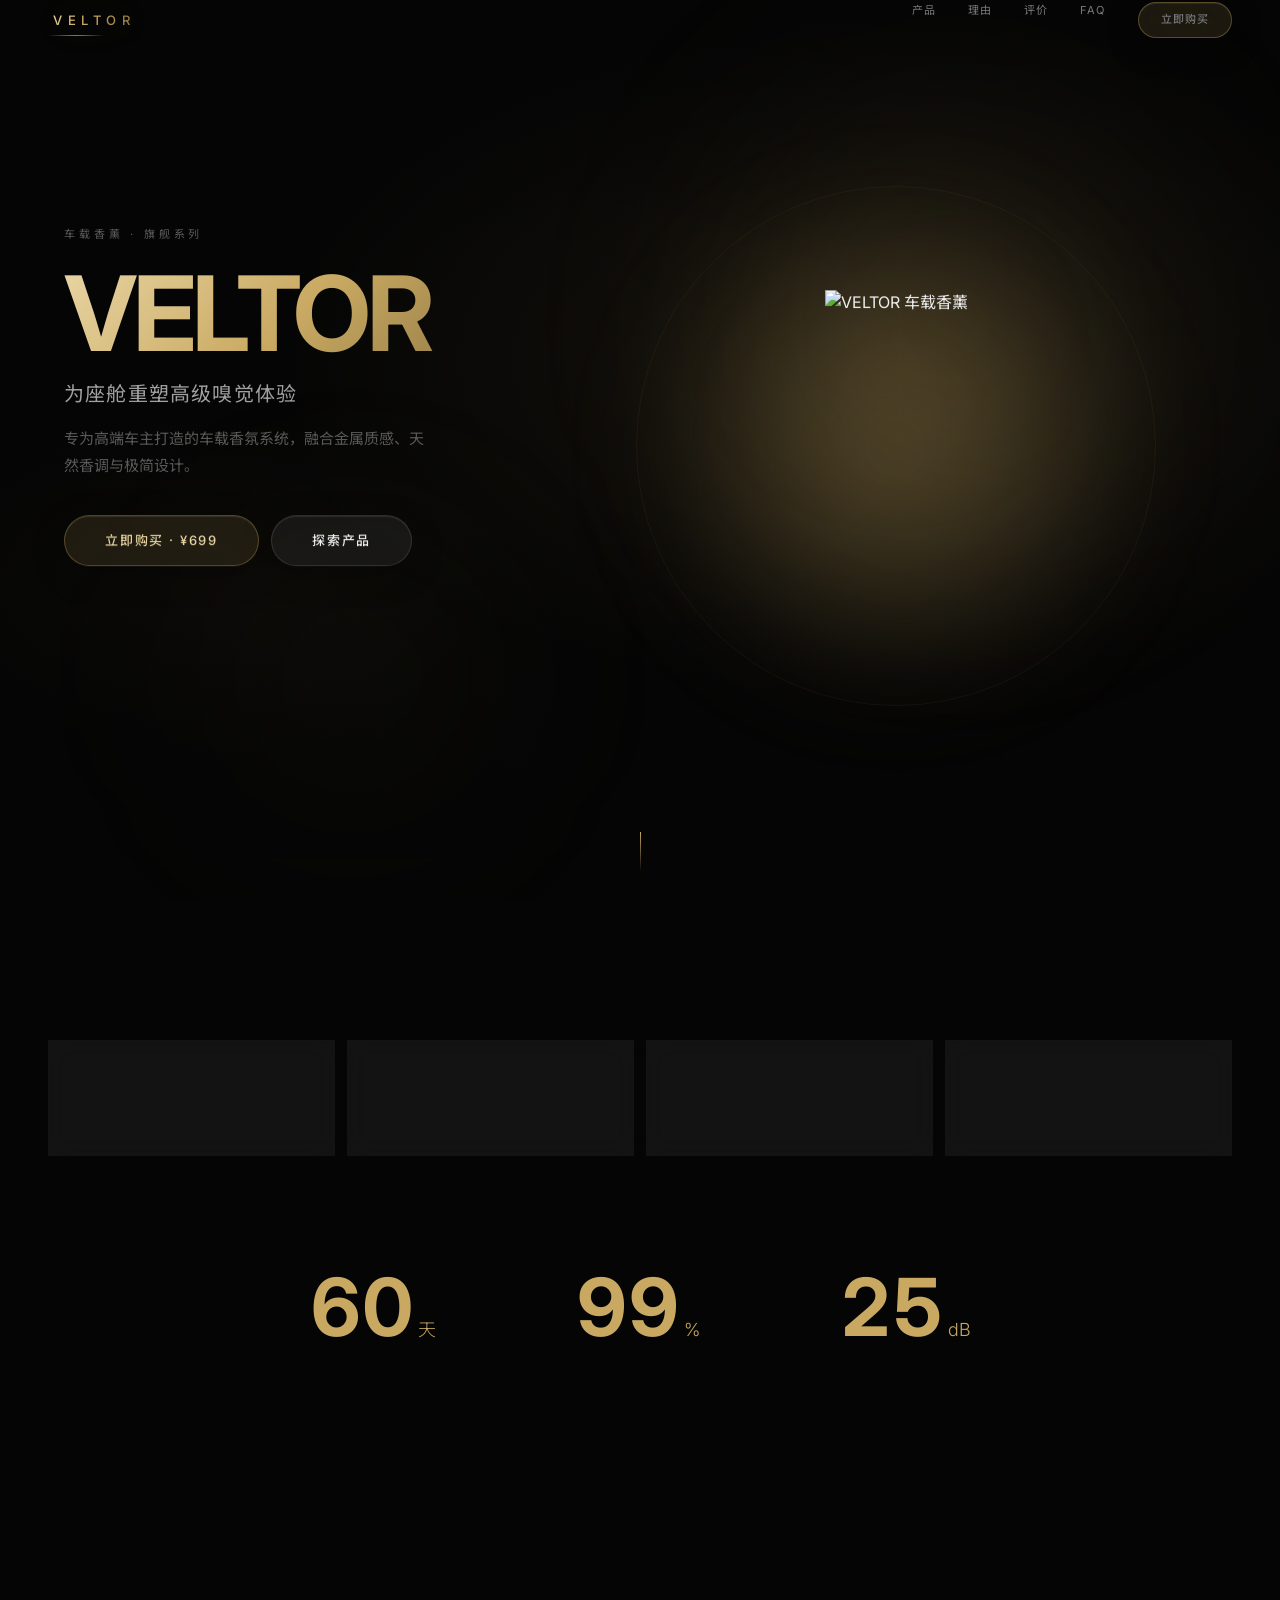
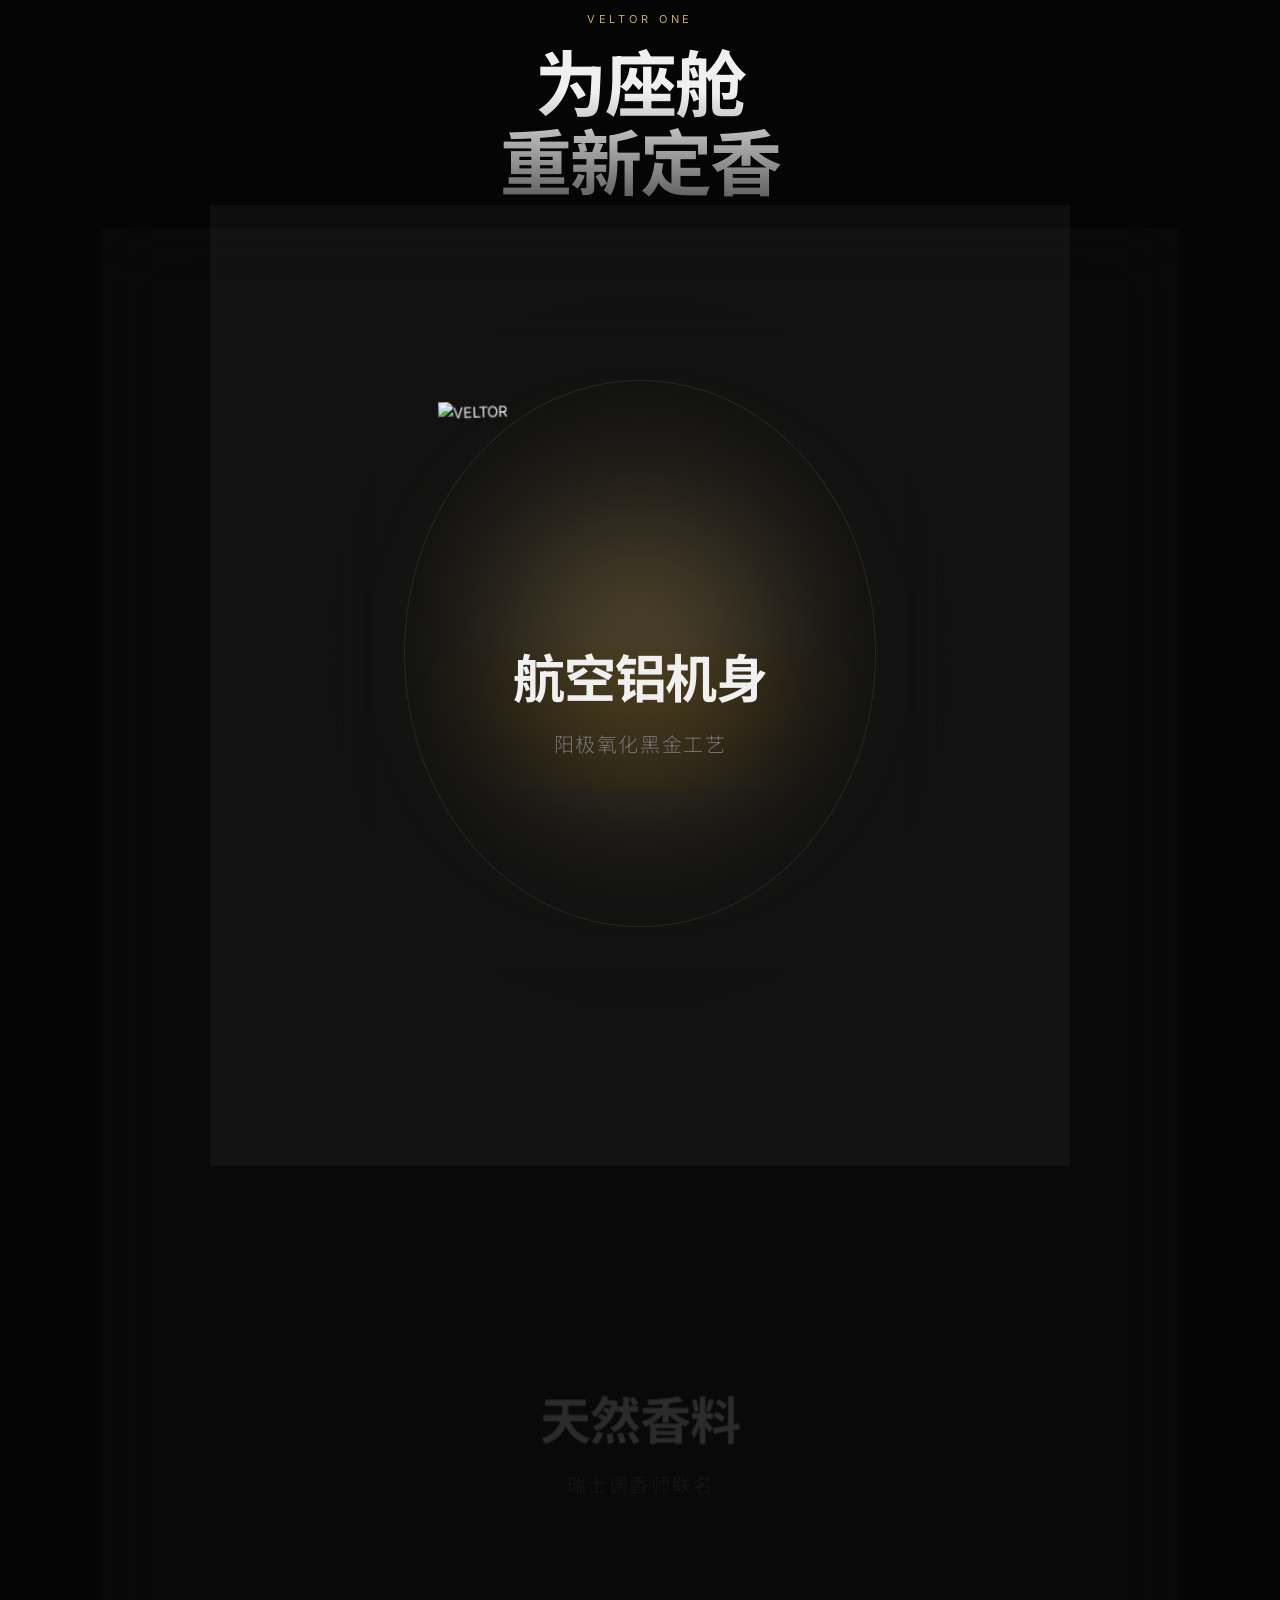
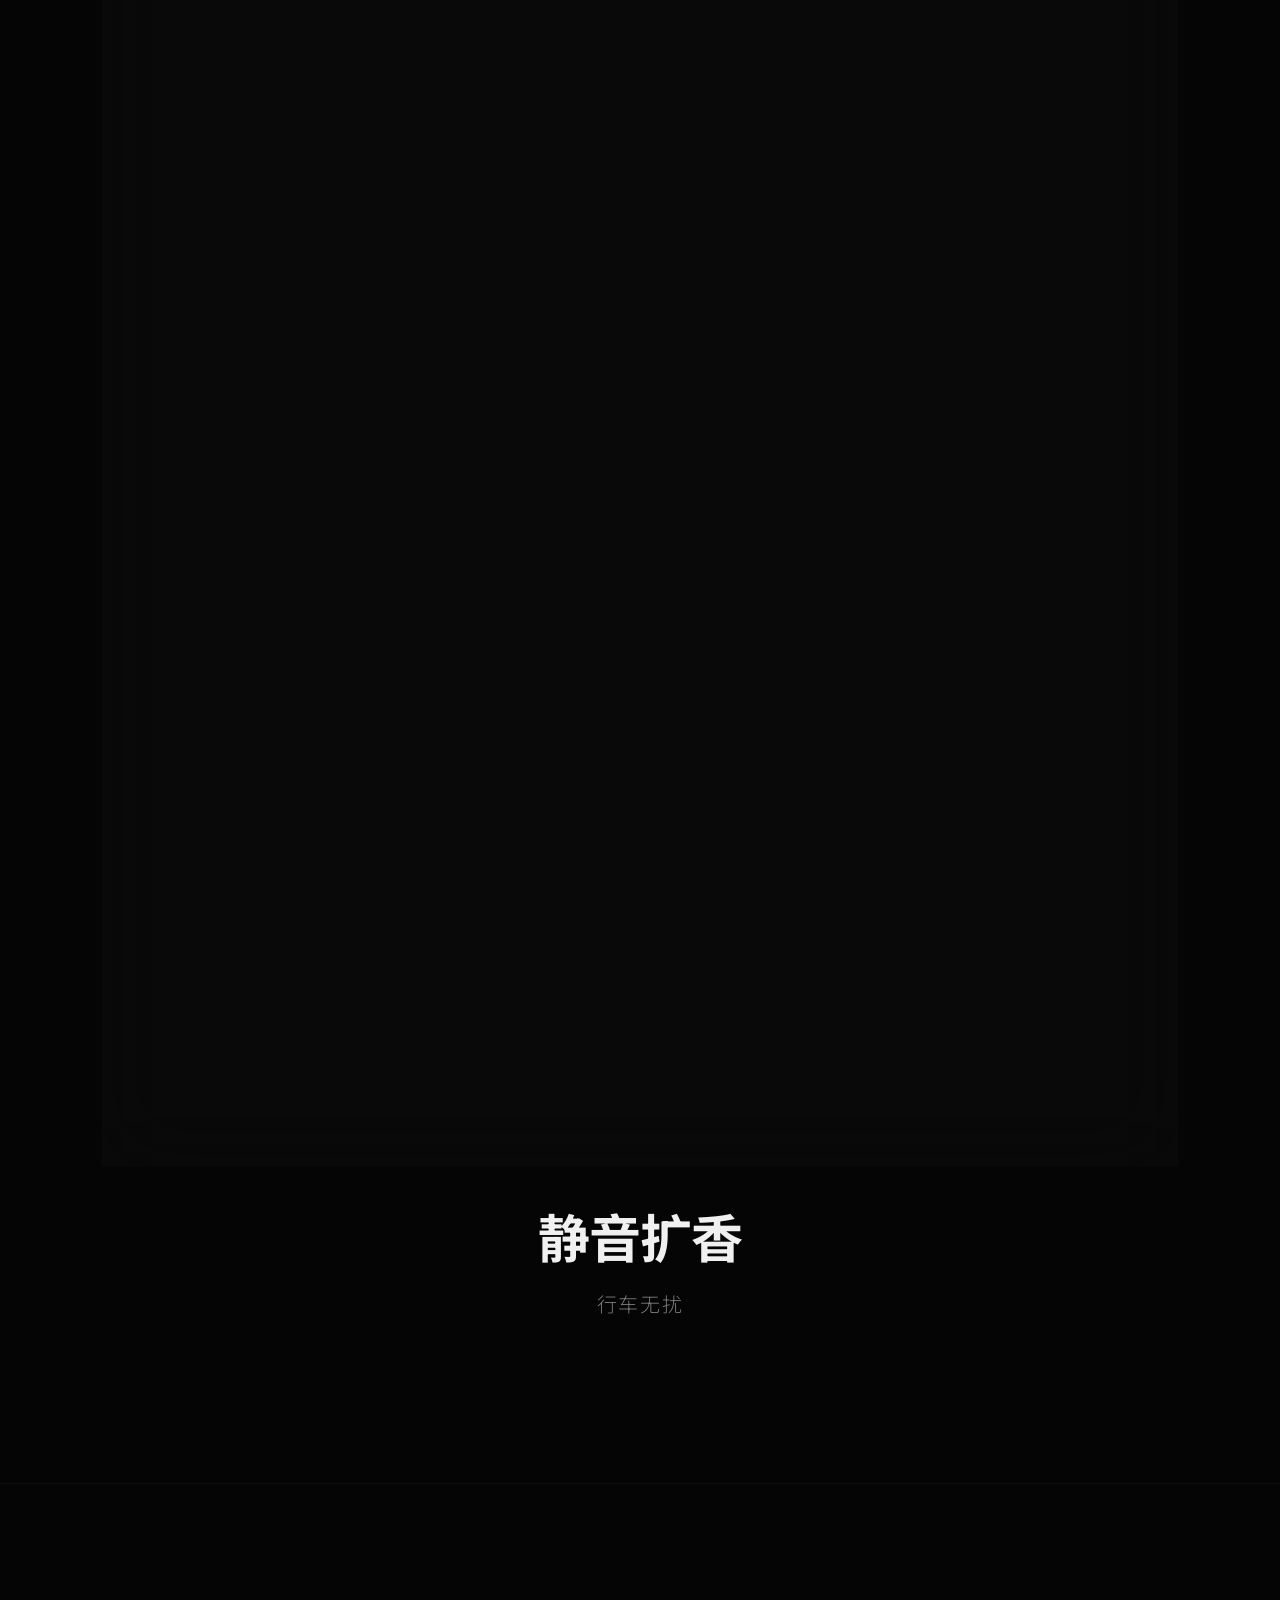
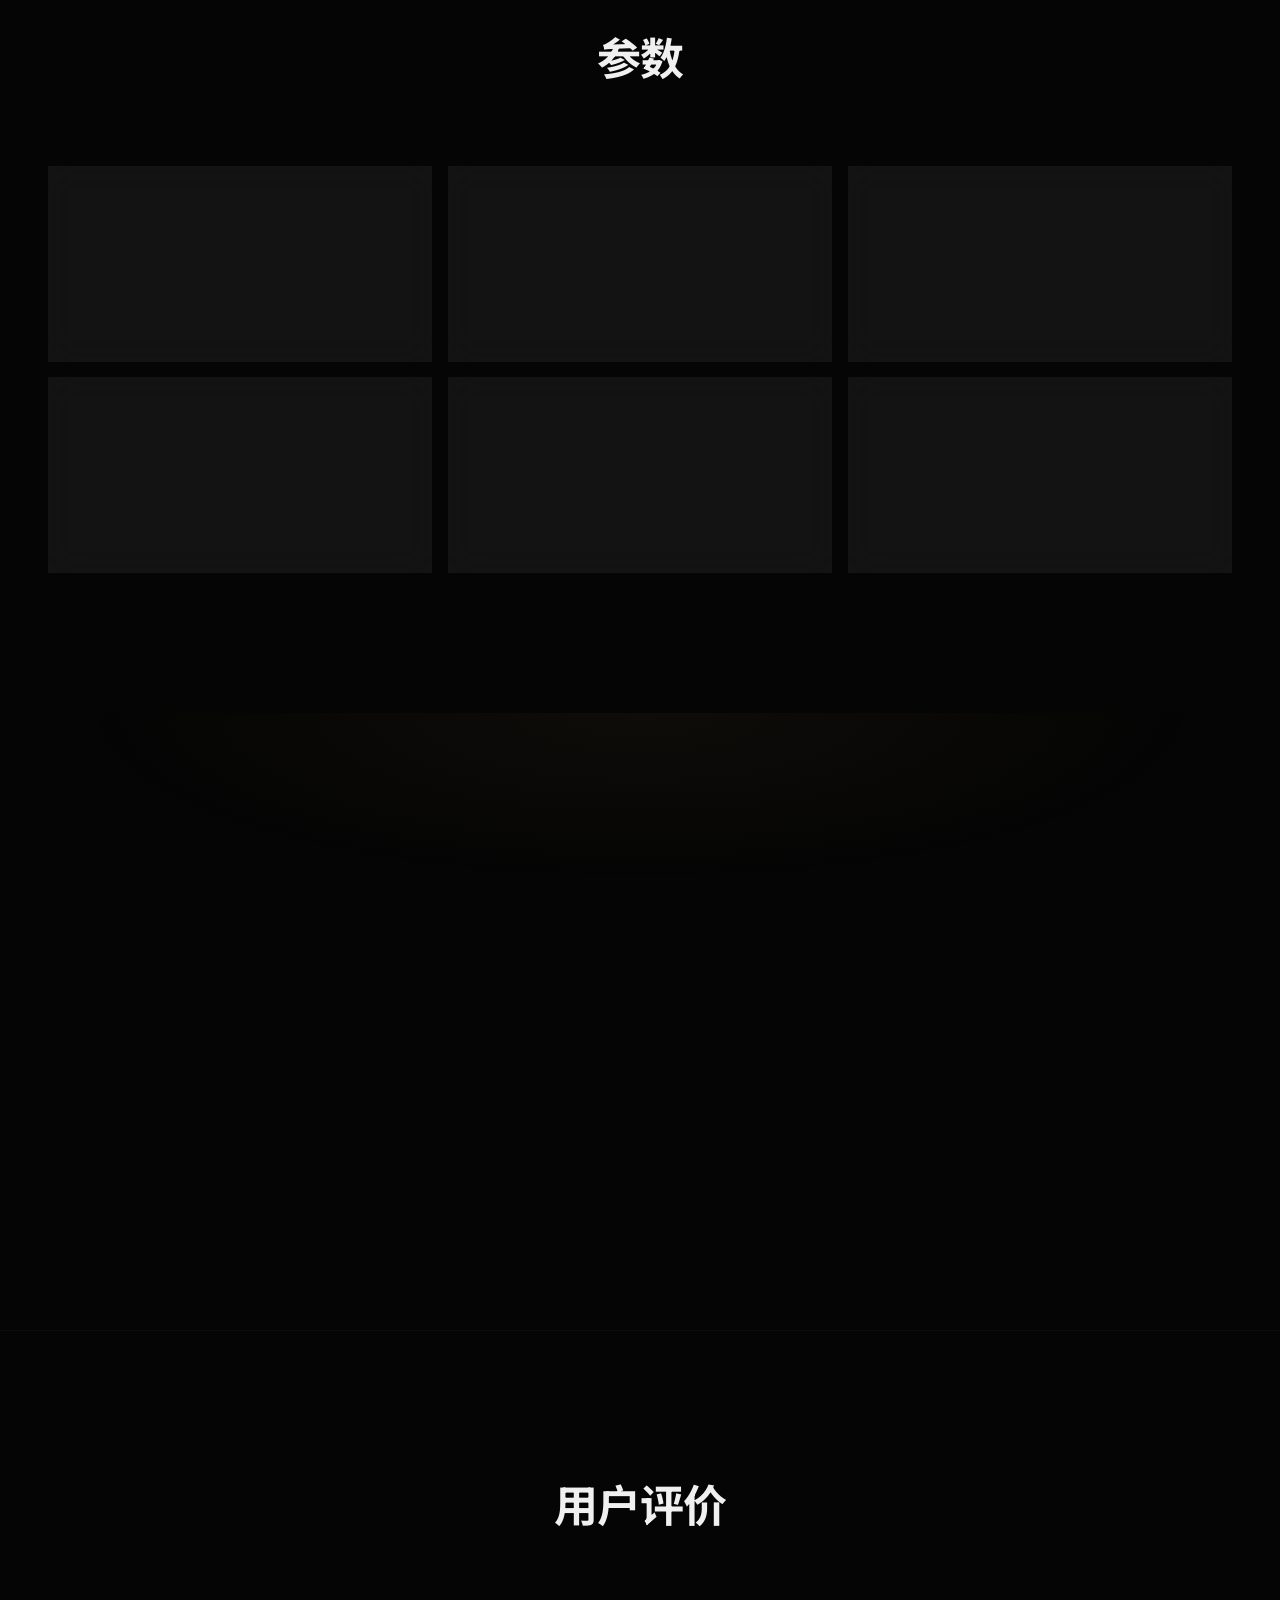
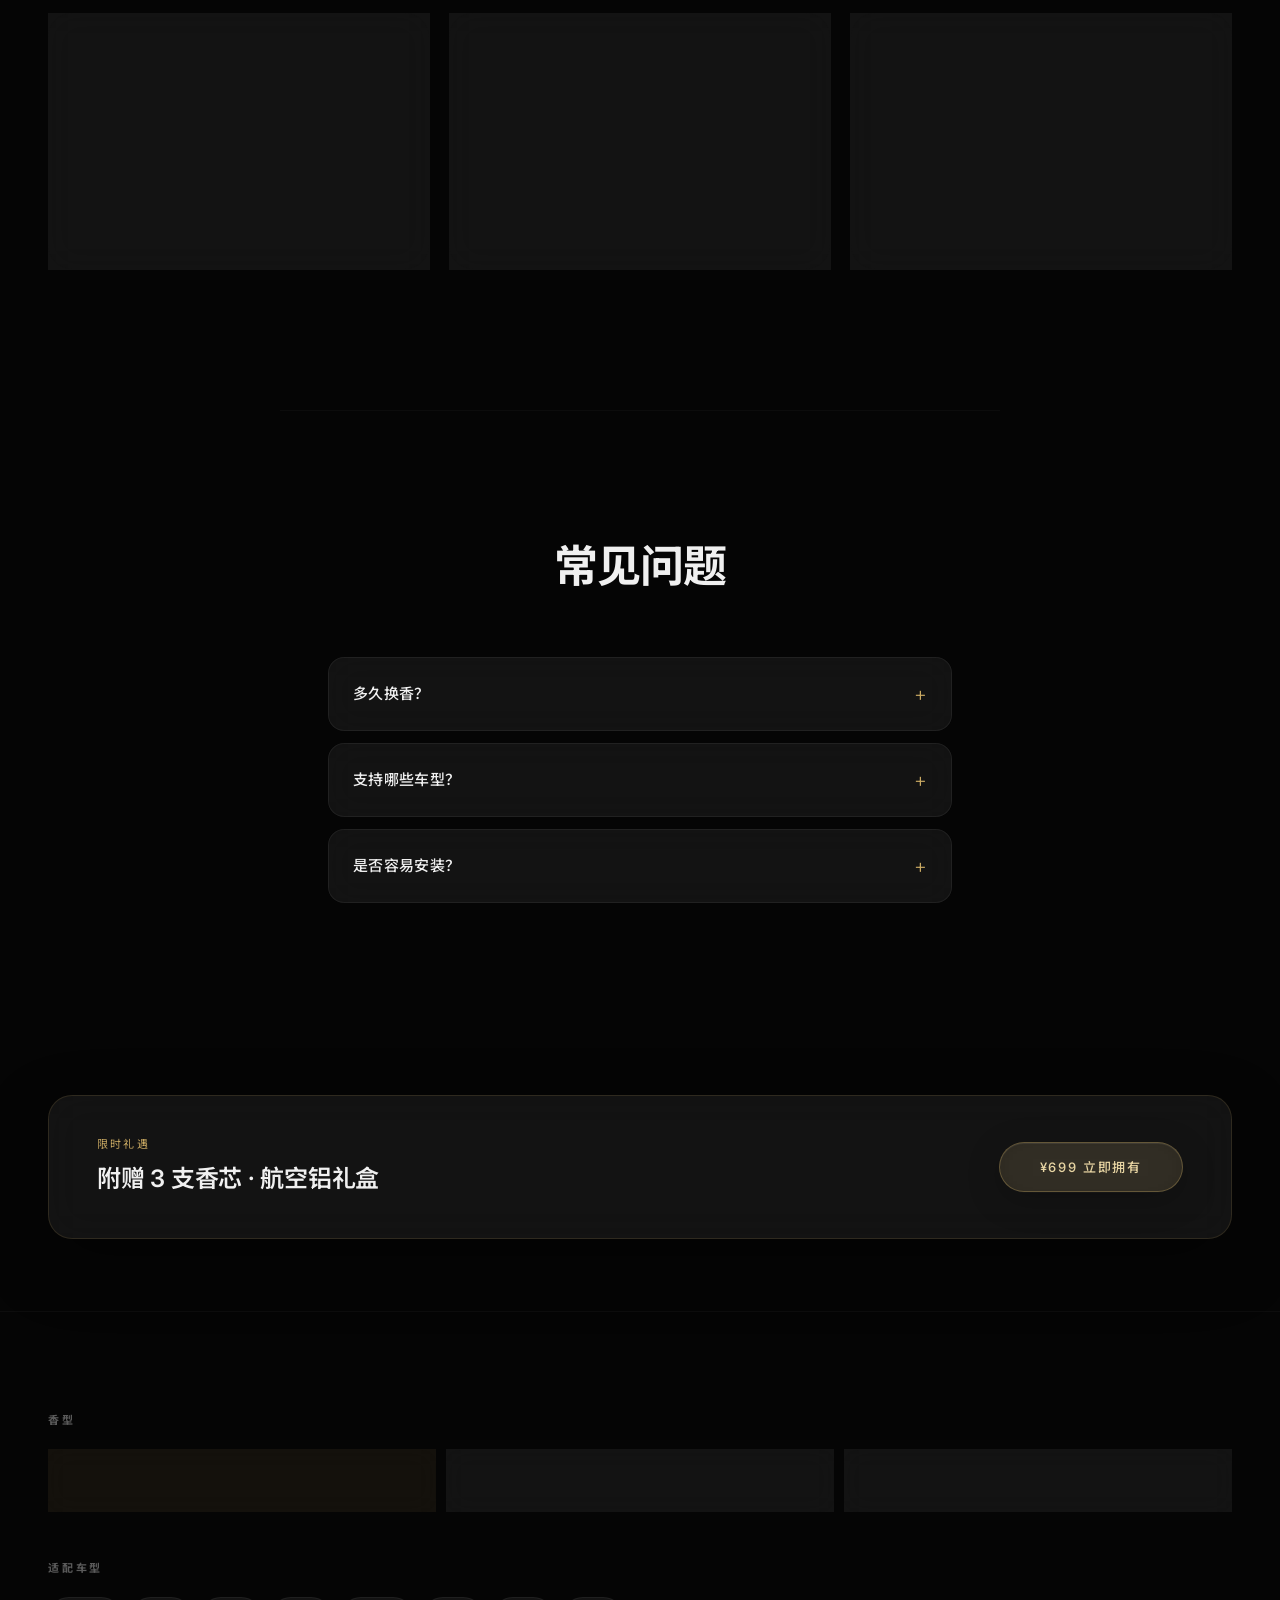
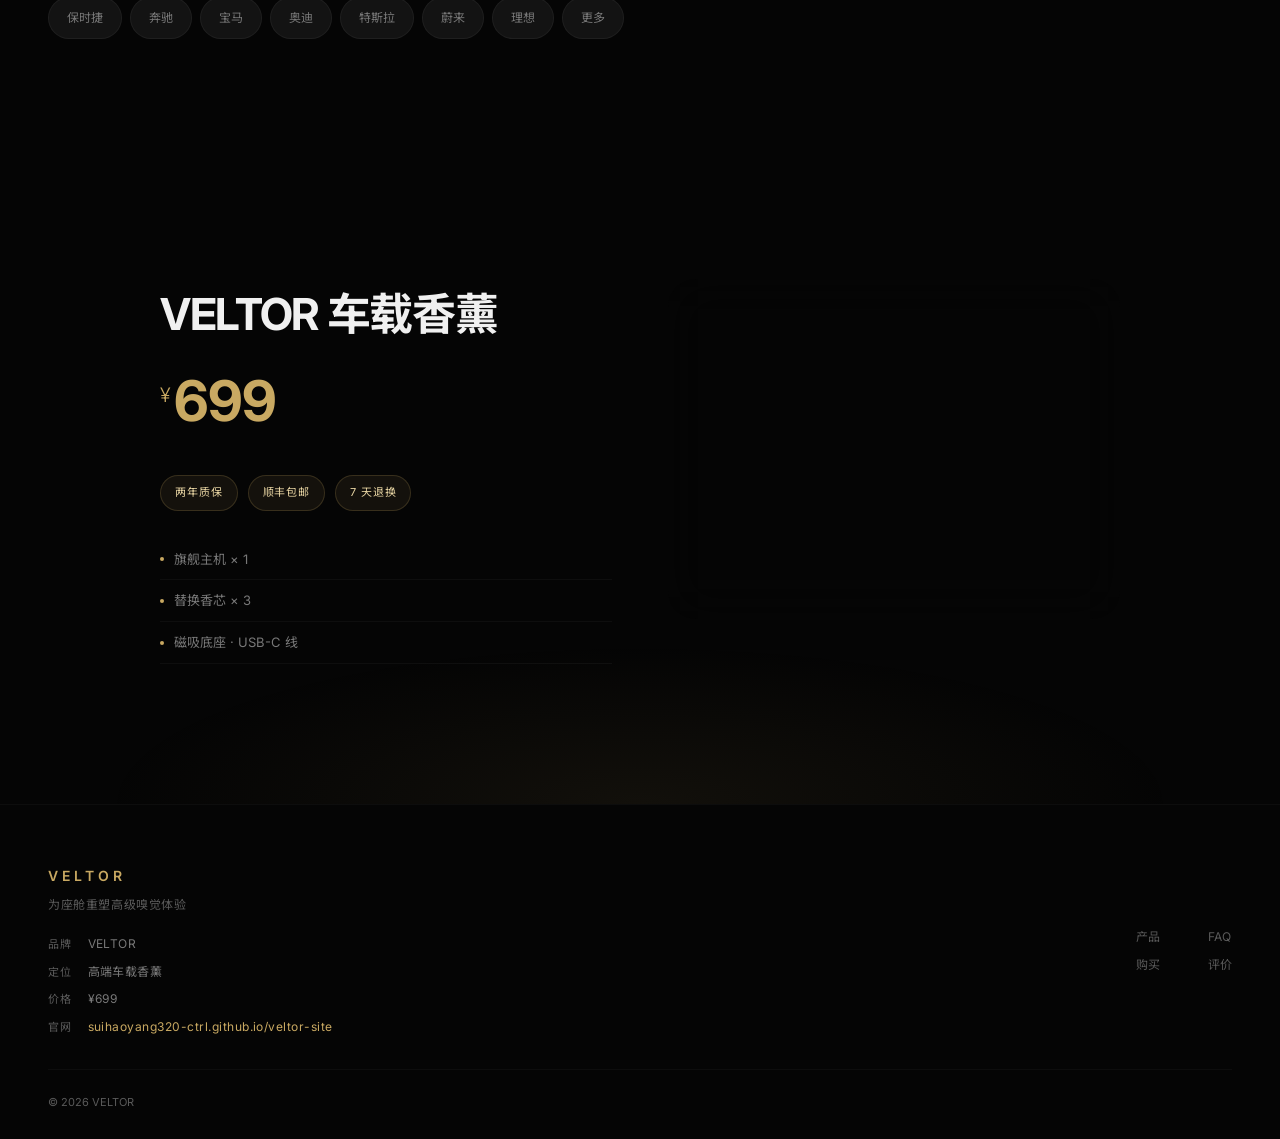
==== commit 2182fe59: "Fix GitHub Pages asset paths for /veltor-site/ subdirectory. Set a dynamic base href so images, styl" ====
--- a/checkout.html
+++ b/checkout.html
@@ -3,6 +3,19 @@
 <head>
   <meta charset="UTF-8">
   <meta name="viewport" content="width=device-width, initial-scale=1.0">
+  <script>
+    (function (REPO) {
+      var p = location.pathname;
+      var base = (p === REPO || p.indexOf(REPO + '/') === 0)
+        ? REPO + '/'
+        : (p.indexOf('.') > -1 ? p.slice(0, p.lastIndexOf('/') + 1) : (p.endsWith('/') ? p : p + '/'));
+      var el = document.createElement('base');
+      el.href = base;
+      document.head.insertBefore(el, document.head.firstChild);
+      window.VELTOR_BASE = base;
+      window.veltorPage = function (path) { return base + String(path).replace(/^\//, ''); };
+    })('/veltor-site');
+  </script>
   <meta name="description" content="VELTOR 结账 — 安全完成您的订单。">
   <title>结账 · VELTOR</title>
   <link rel="preconnect" href="https://fonts.googleapis.com">
@@ -30,7 +43,7 @@
         <section class="checkout-section">
           <h2 class="checkout-section__title">订单摘要</h2>
           <div class="checkout-summary" id="checkoutSummary">
-            <img class="checkout-summary__img" src="assets/product-hero.svg" alt="VELTOR 车载香薰" width="80" height="106">
+            <img class="checkout-summary__img" src="./assets/product-hero.svg" alt="VELTOR 车载香薰" width="80" height="106">
             <div class="checkout-summary__info">
               <p class="checkout-summary__name" id="summaryName">VELTOR 车载香薰</p>
               <p class="checkout-summary__scent" id="summaryScent">冷杉木质</p>
--- a/style.css
+++ b/style.css
@@ -339,13 +339,24 @@
 }
 
 .hero__value {
-  font-size: clamp(0.9375rem, 2vw, 1.125rem);
-  font-weight: 300;
-  color: var(--gray-400);
-  letter-spacing: 0.12em;
-  margin-bottom: clamp(32px, 5vh, 48px);
+  font-size: clamp(1rem, 2.2vw, 1.25rem);
+  font-weight: 400;
+  color: var(--gray-300);
+  letter-spacing: 0.06em;
+  margin-bottom: 16px;
   opacity: 0;
   animation: fadeUp 1.2s var(--ease-out) 0.5s forwards;
+}
+
+.hero__intro {
+  font-size: clamp(0.8125rem, 1.8vw, 0.9375rem);
+  font-weight: 400;
+  color: var(--gray-500);
+  line-height: 1.75;
+  max-width: 24em;
+  margin-bottom: clamp(28px, 4vh, 40px);
+  opacity: 0;
+  animation: fadeUp 1.2s var(--ease-out) 0.65s forwards;
 }
 
 .hero__title-line {
@@ -366,7 +377,7 @@
   flex-wrap: wrap;
   gap: 12px;
   opacity: 0;
-  animation: fadeUp 1.2s var(--ease-out) 0.65s forwards;
+  animation: fadeUp 1.2s var(--ease-out) 0.8s forwards;
 }
 
 .hero__visual {
@@ -1322,7 +1333,46 @@
   font-size: 0.75rem;
   color: var(--gray-500);
   letter-spacing: 0.05em;
-}
+  margin-bottom: 20px;
+}
+
+.footer__meta {
+  margin: 0;
+  display: flex;
+  flex-direction: column;
+  gap: 8px;
+}
+
+.footer__meta-row {
+  display: flex;
+  align-items: baseline;
+  gap: 12px;
+  margin: 0;
+}
+
+.footer__meta dt {
+  flex-shrink: 0;
+  min-width: 2.5em;
+  font-size: 0.6875rem;
+  letter-spacing: 0.12em;
+  color: var(--gray-500);
+  font-weight: 400;
+}
+
+.footer__meta dd {
+  margin: 0;
+  font-size: 0.75rem;
+  color: var(--gray-400);
+  letter-spacing: 0.04em;
+}
+
+.footer__meta a {
+  color: var(--gold);
+  text-decoration: none;
+  transition: color 0.3s;
+}
+
+.footer__meta a:hover { color: var(--gold-light); }
 
 .footer__links { display: flex; gap: 48px; }
 .footer__links a {
@@ -2046,6 +2096,7 @@
   .cta-band__inner { flex-direction: column; text-align: center; }
   .story-progress { display: none; }
   .footer__inner { flex-direction: column; gap: 24px; text-align: center; }
+  .footer__meta-row { justify-content: center; }
 }
 
 body.has-sticky-bar { padding-bottom: 72px; }
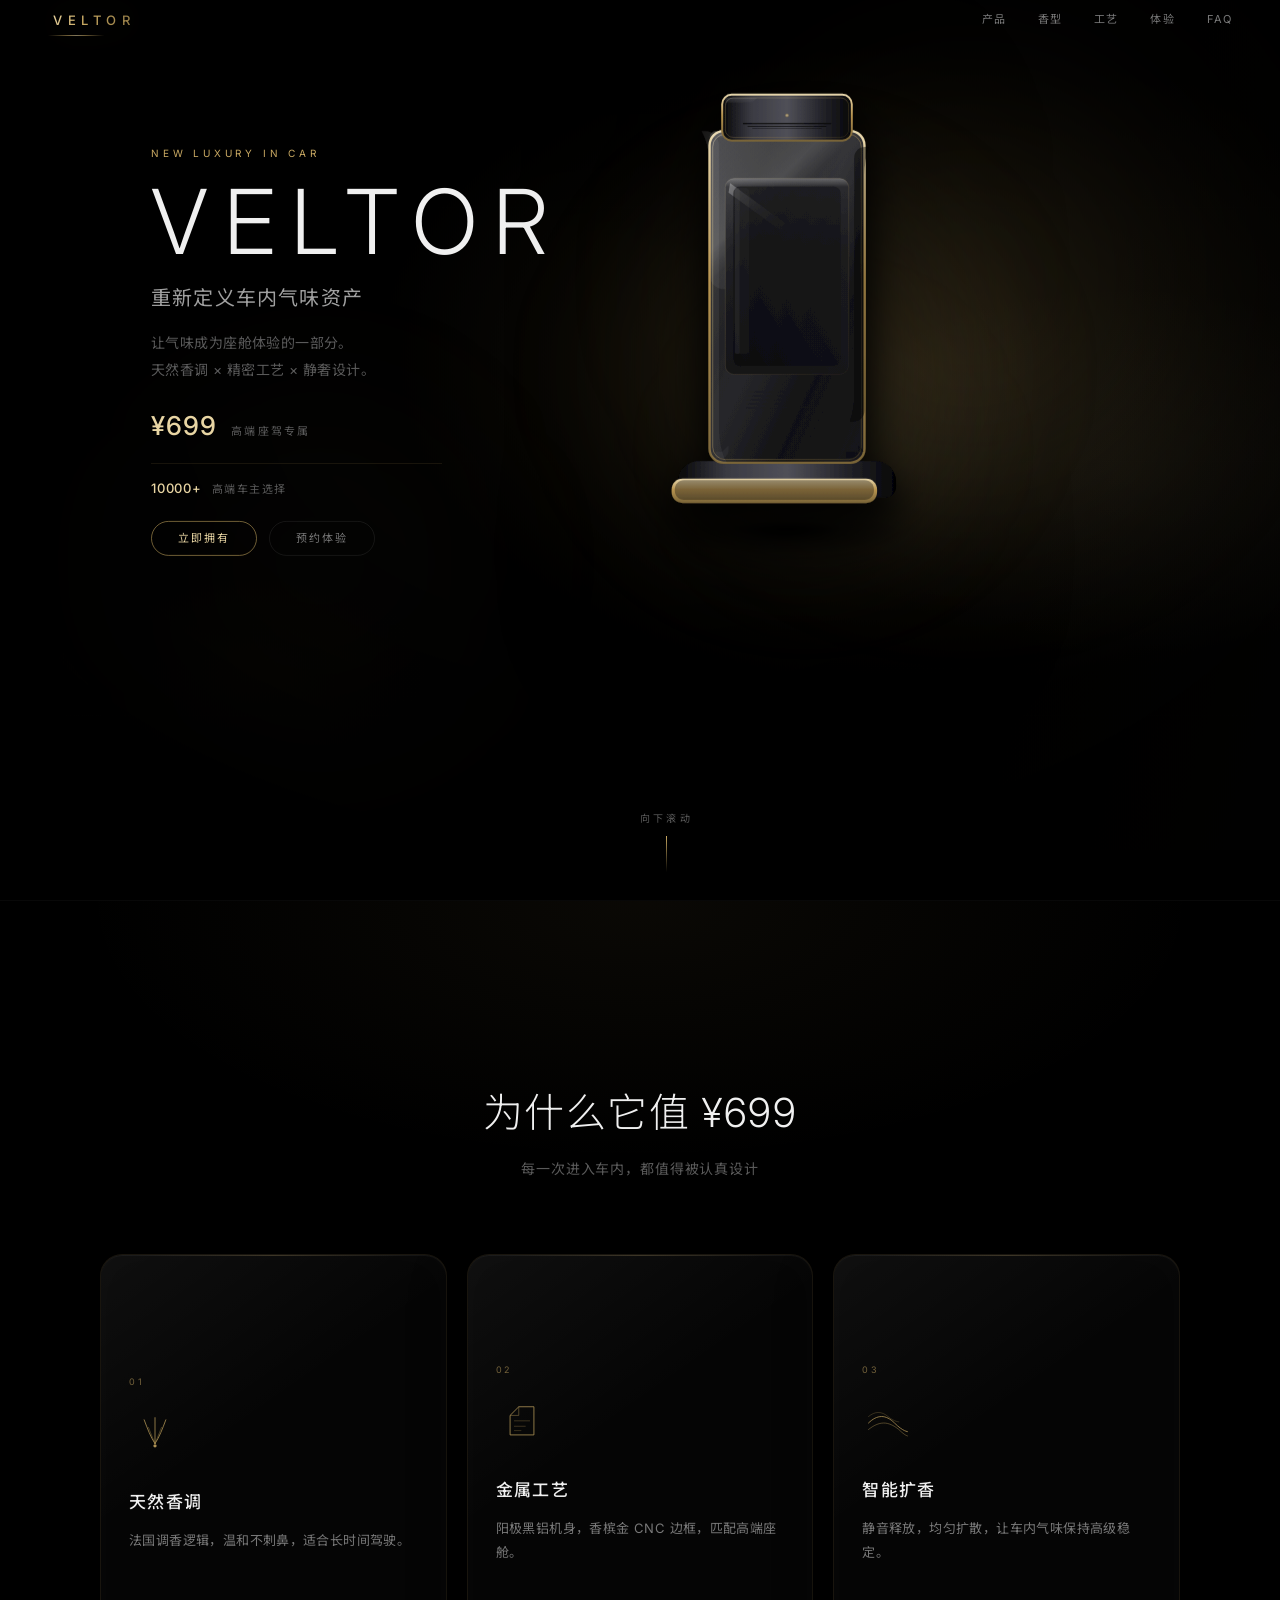
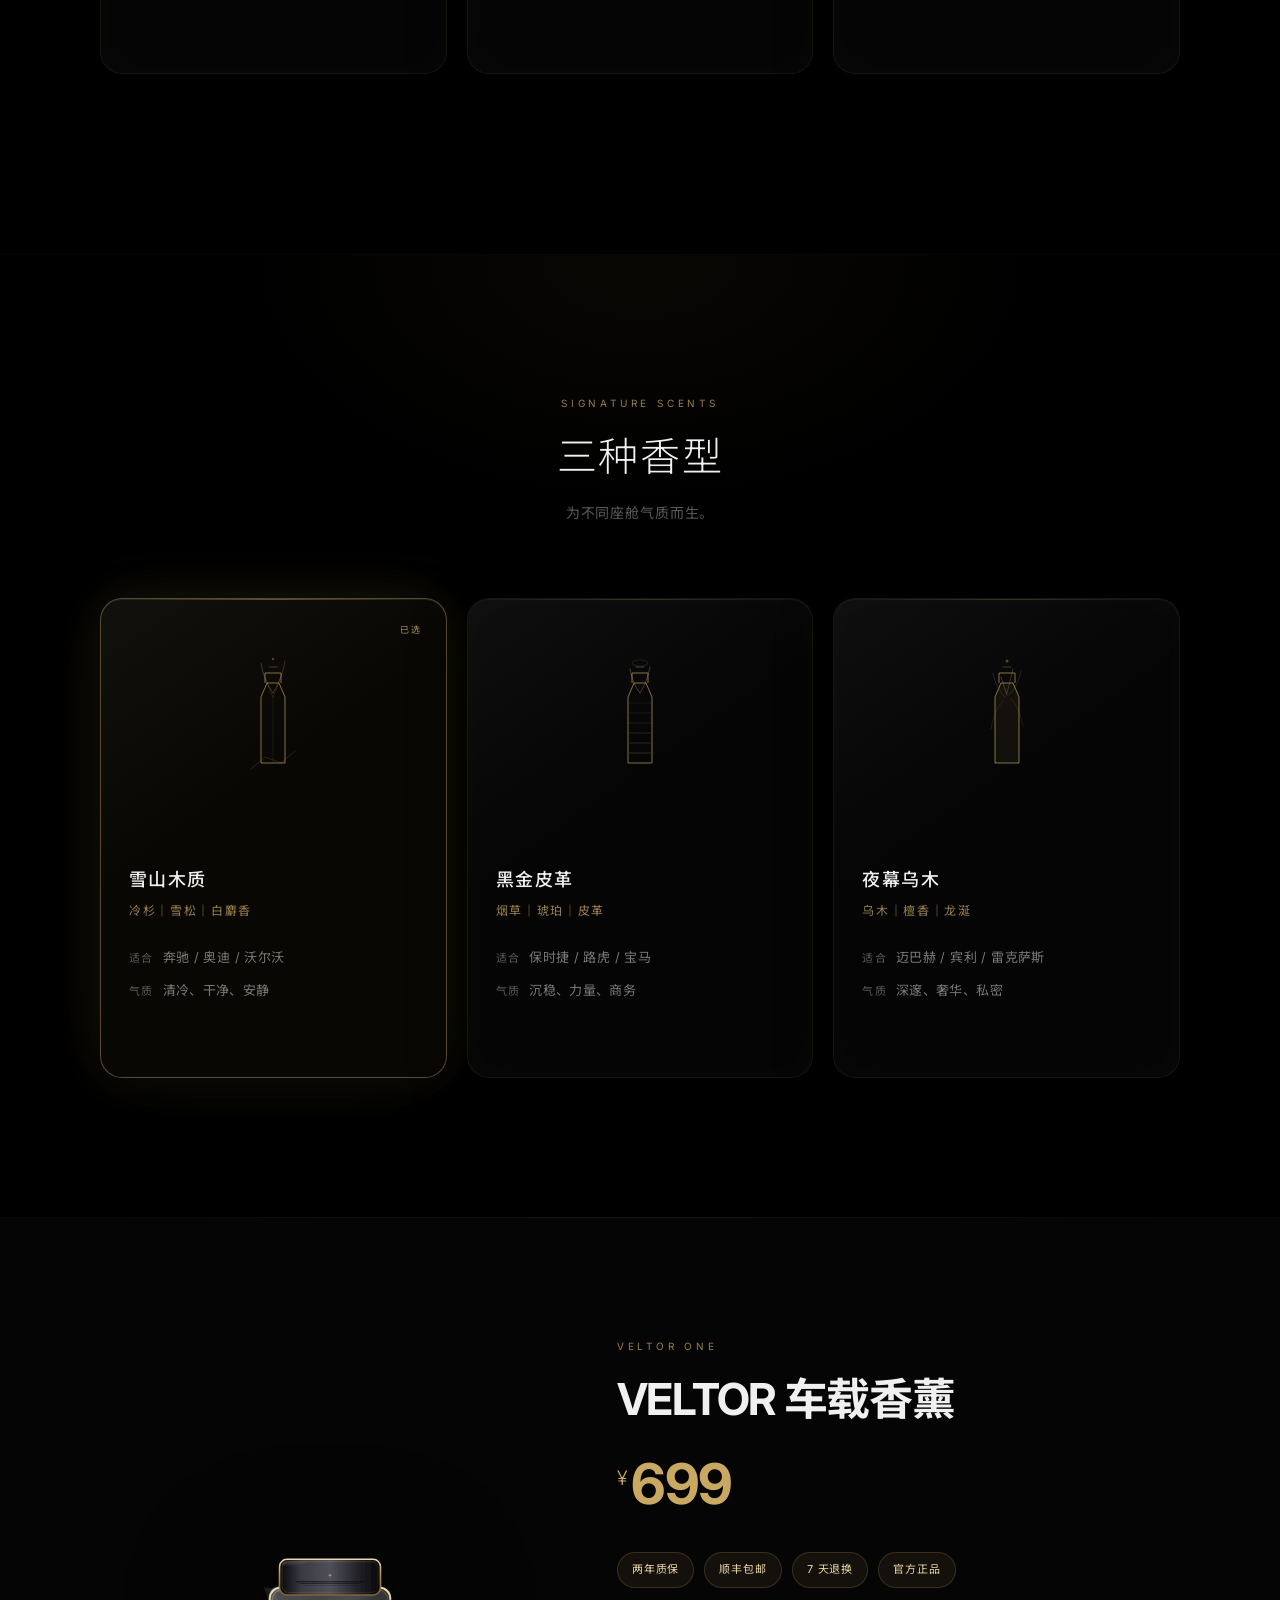
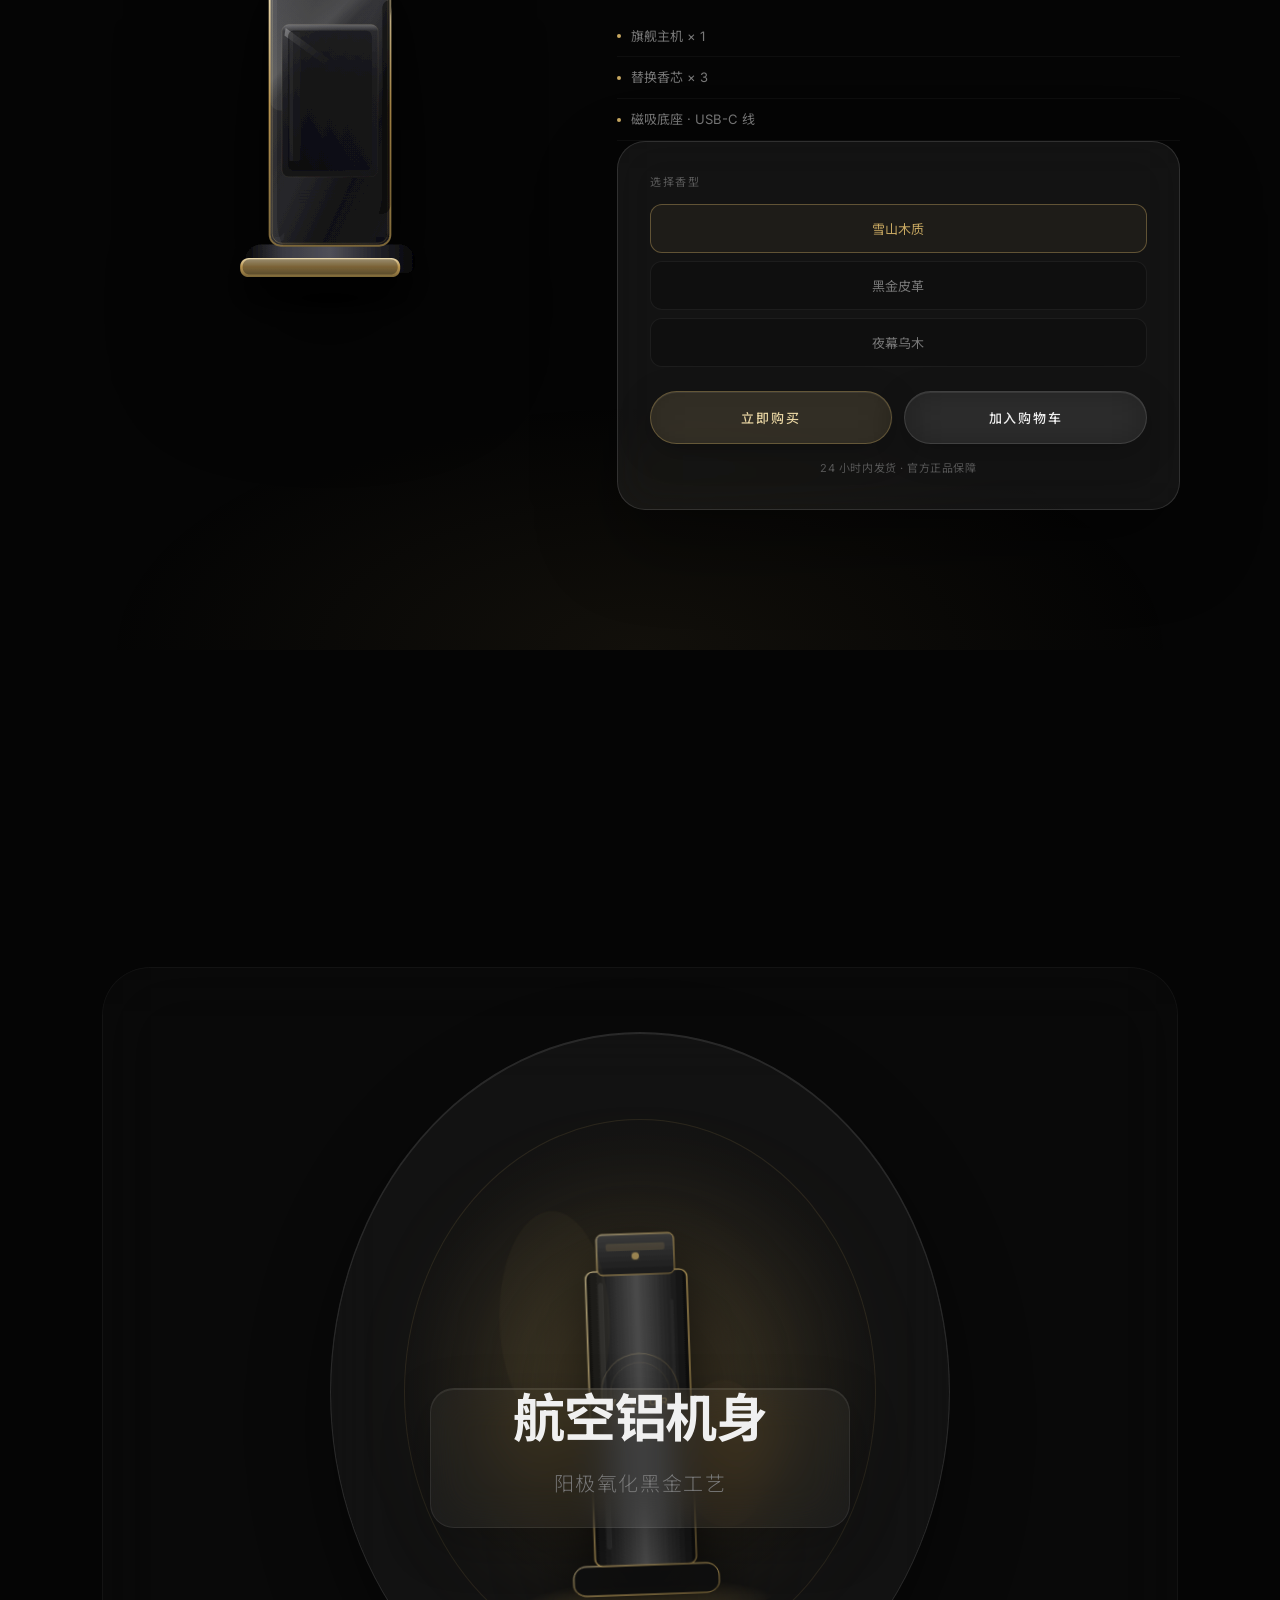
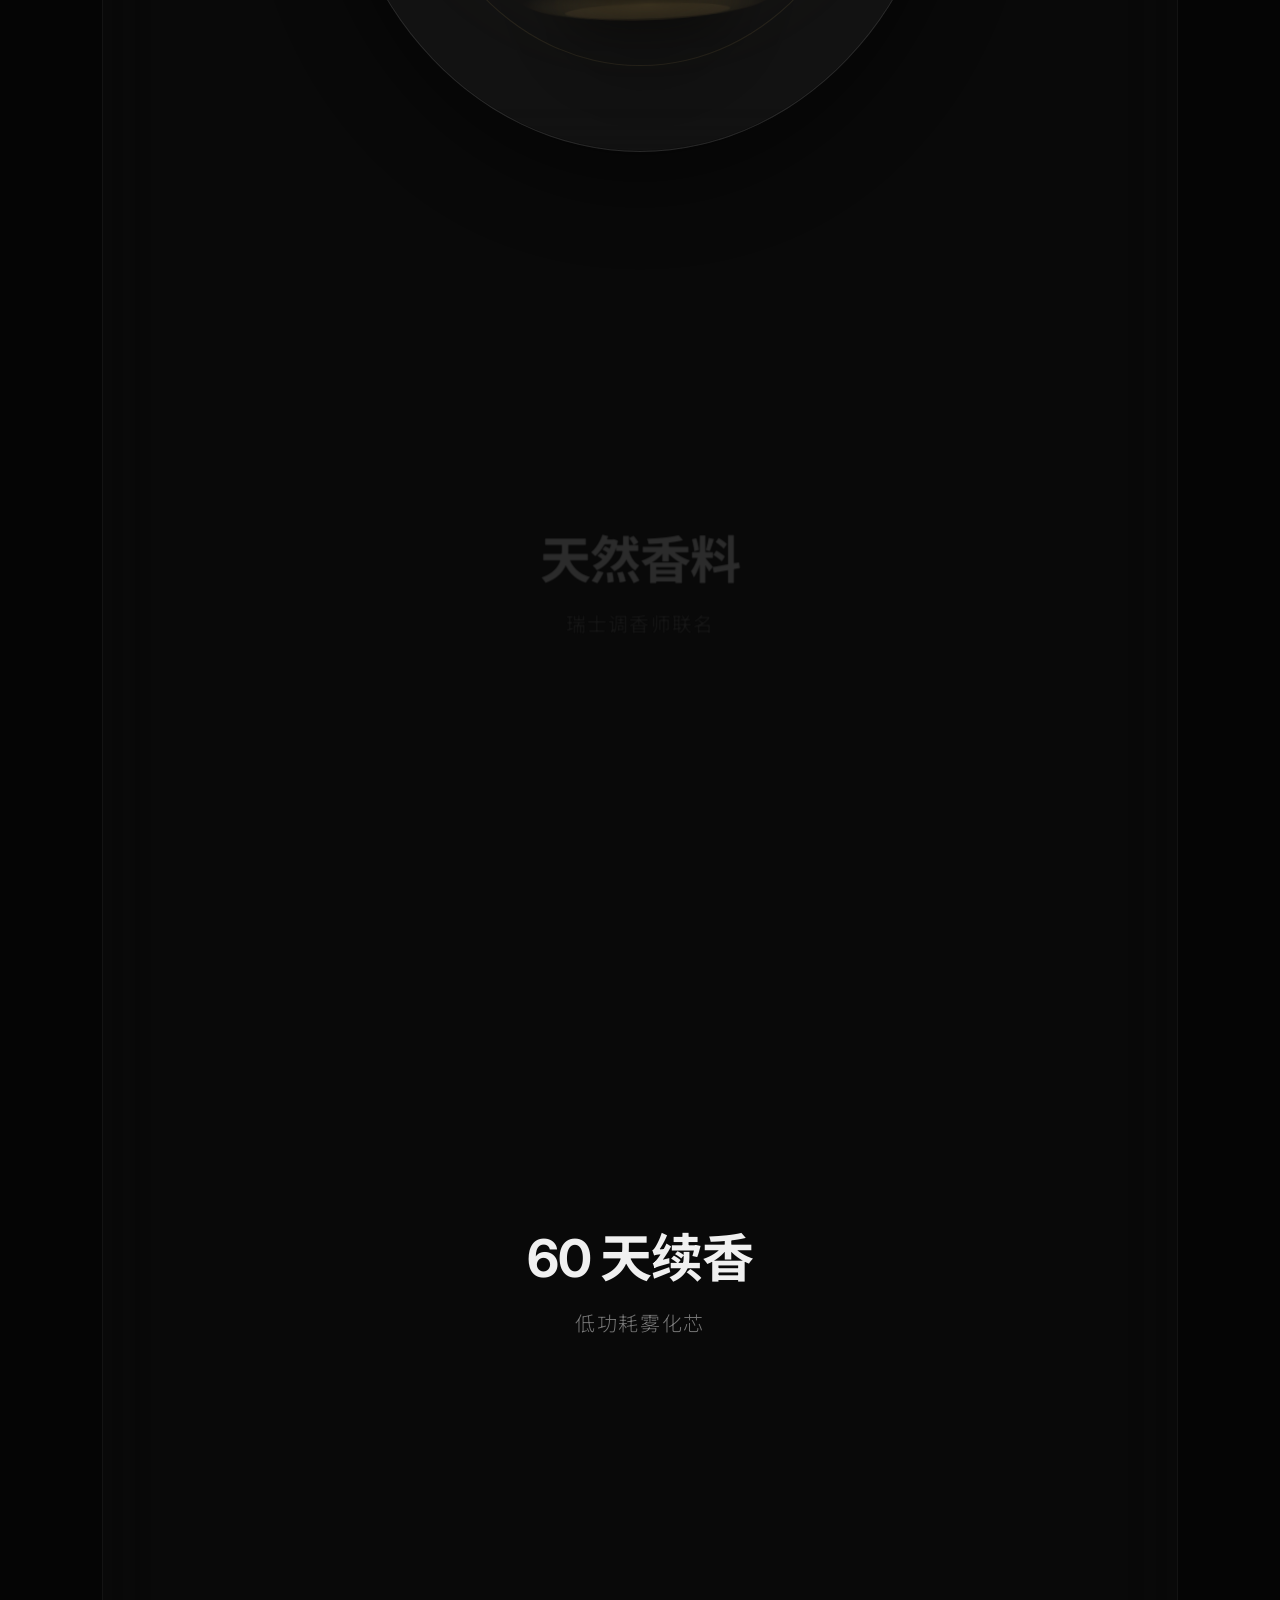
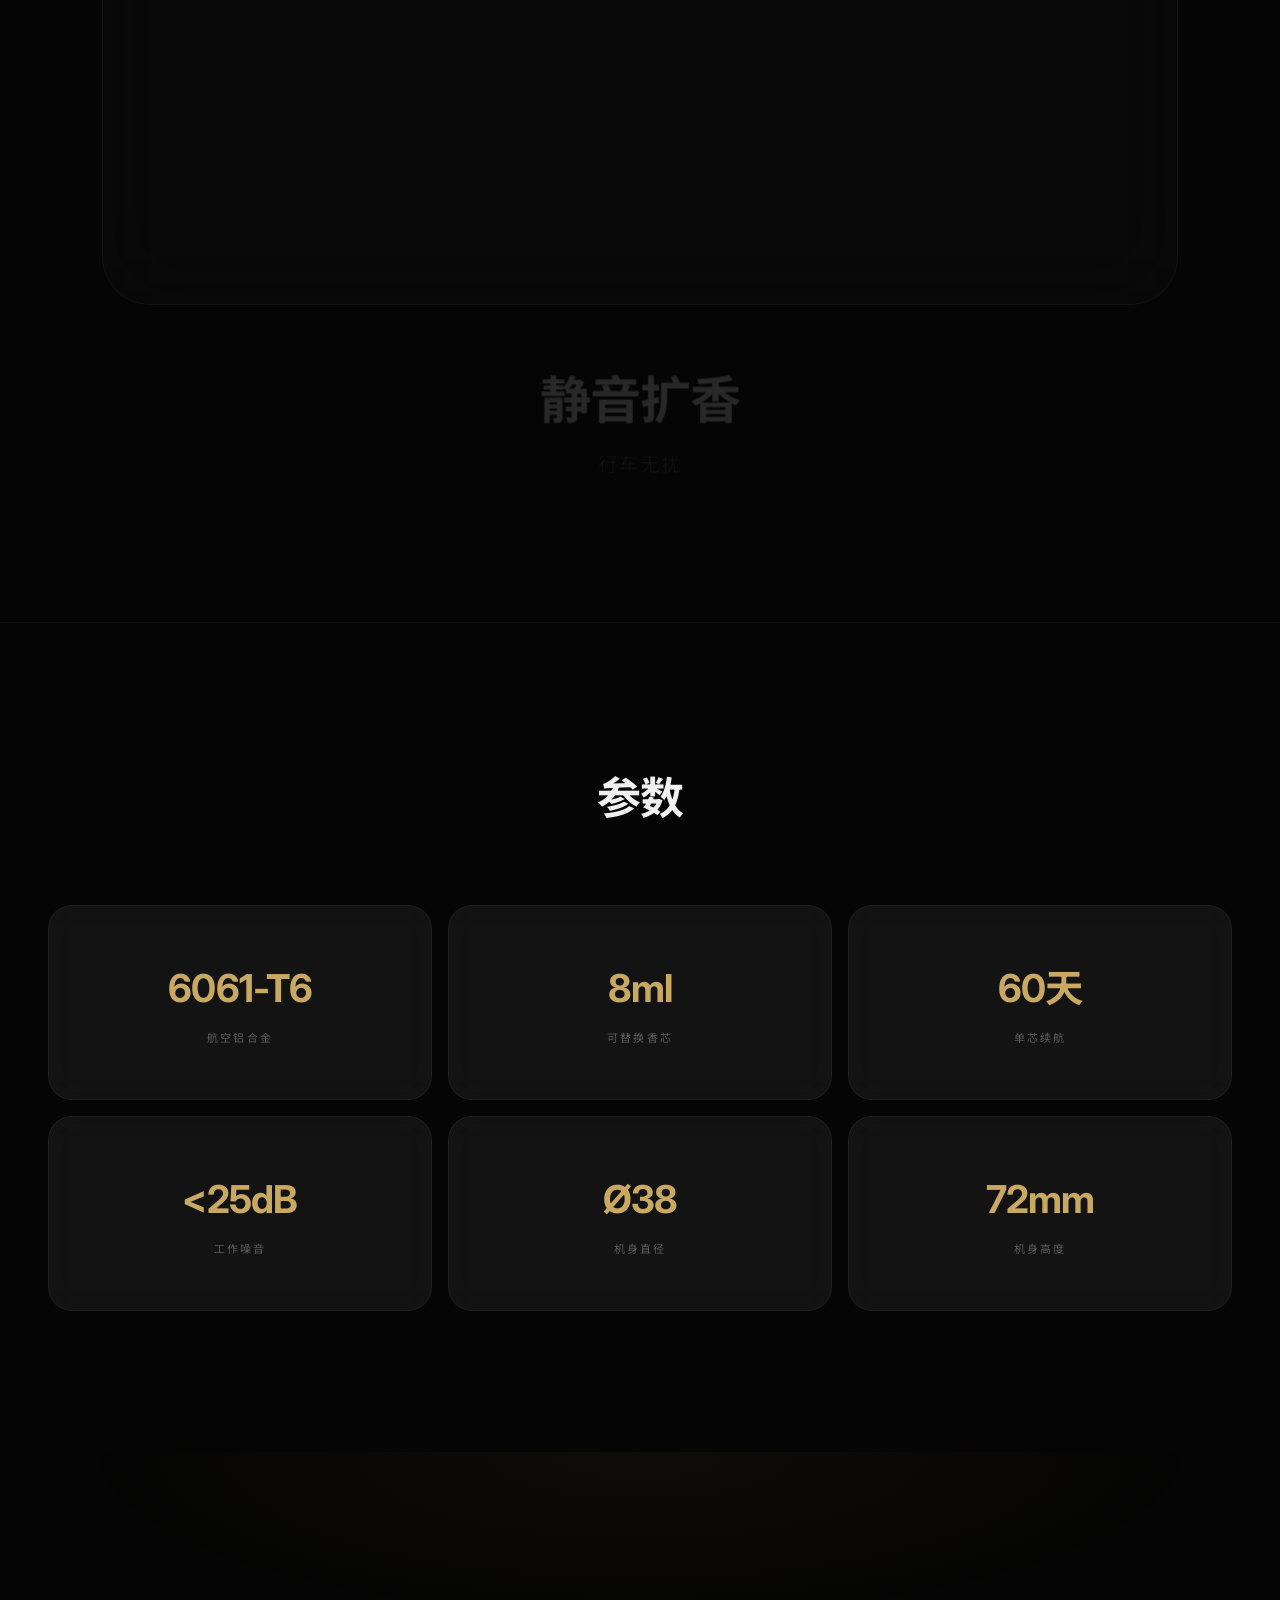
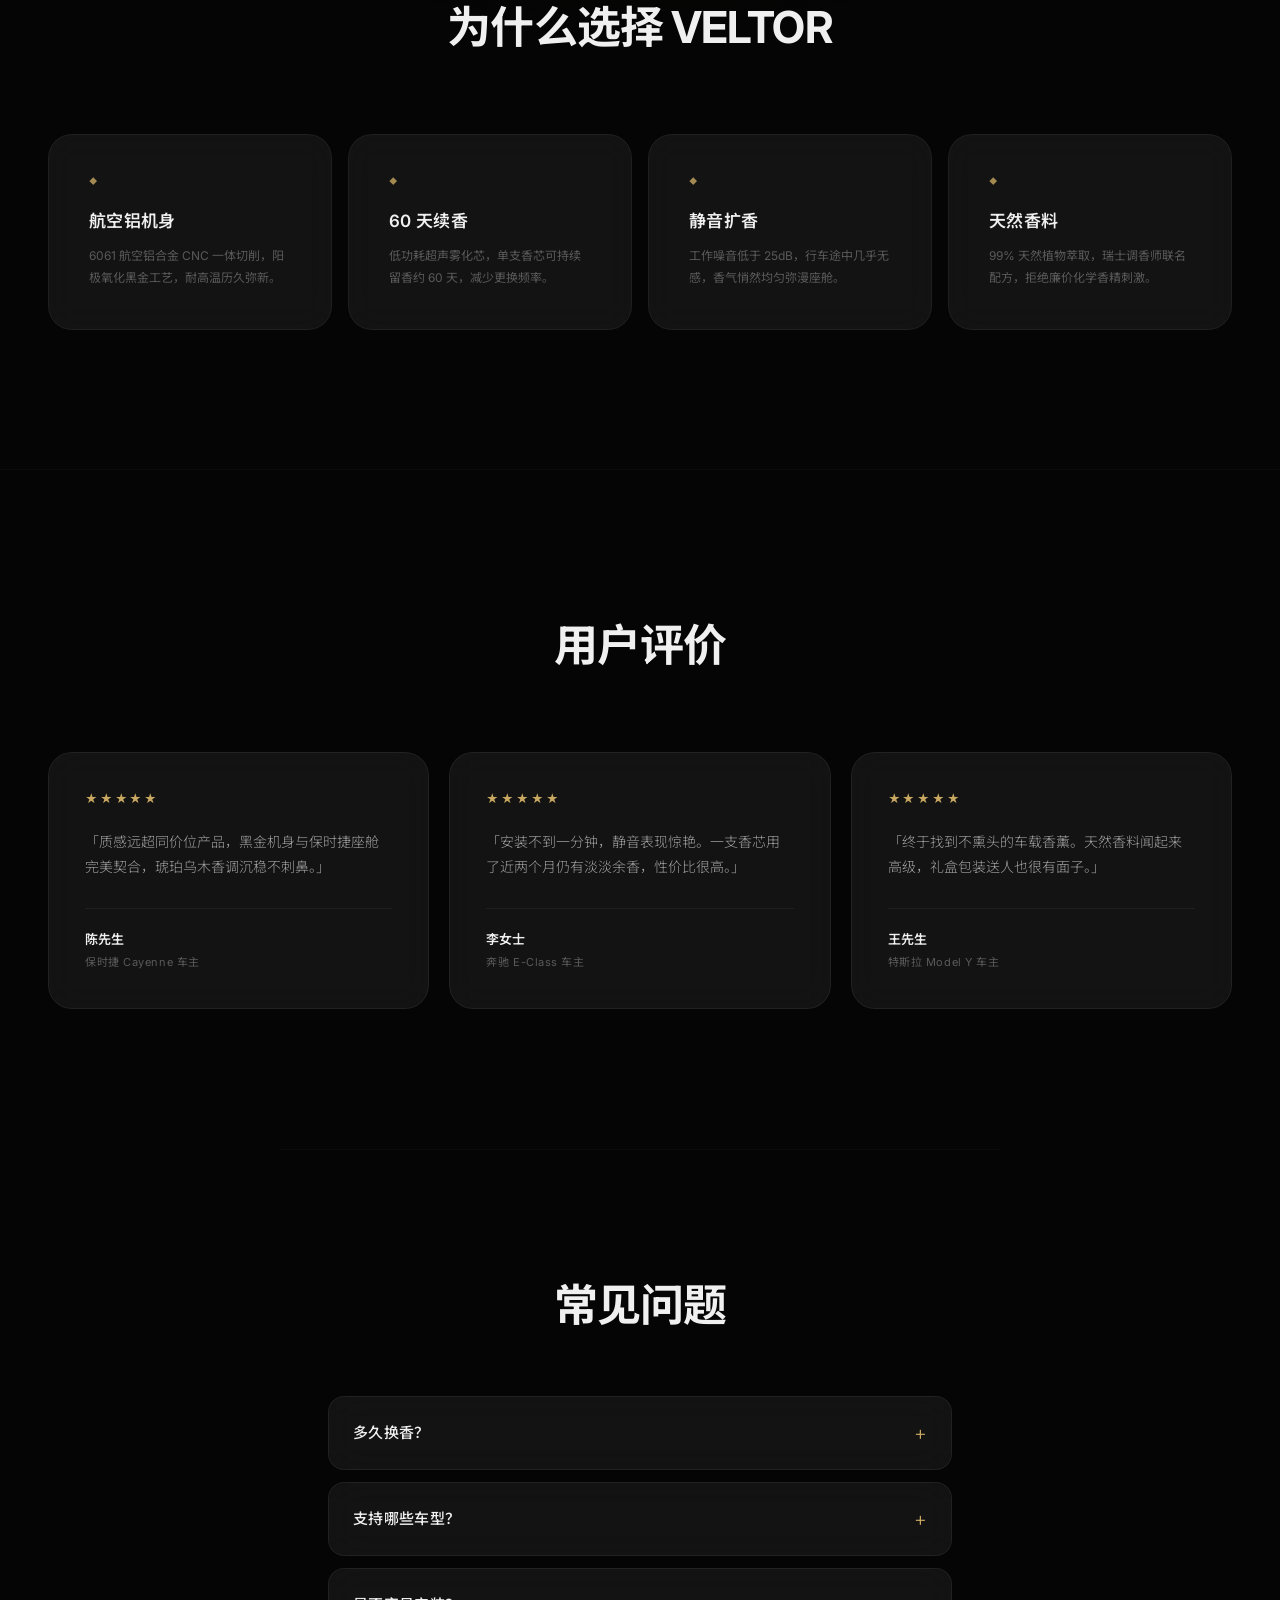
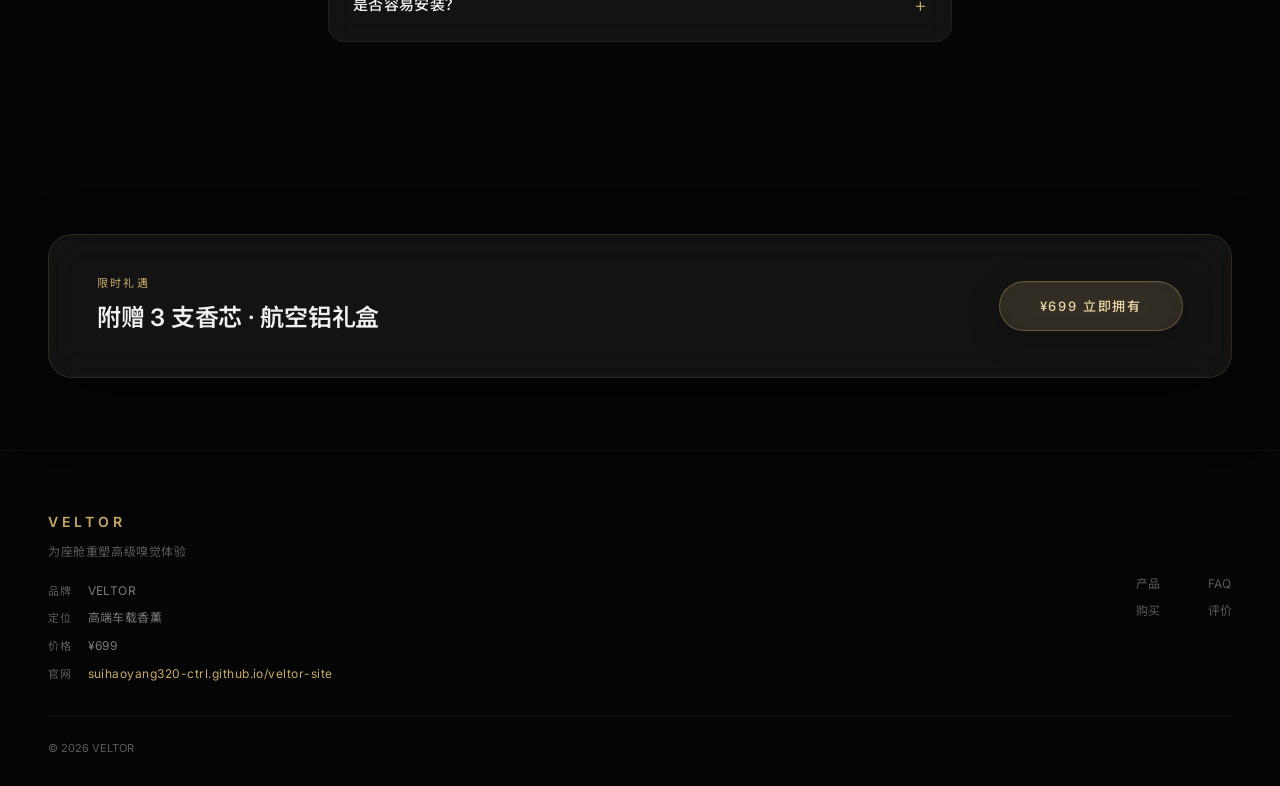
==== commit 7d970f45: "Redesign scent selection with premium glass cards. Add bottle diffusion art, car-fit copy, click-to-" ====
--- a/checkout.html
+++ b/checkout.html
@@ -46,7 +46,7 @@
             <img class="checkout-summary__img" src="./assets/product-hero.svg" alt="VELTOR 车载香薰" width="80" height="106">
             <div class="checkout-summary__info">
               <p class="checkout-summary__name" id="summaryName">VELTOR 车载香薰</p>
-              <p class="checkout-summary__scent" id="summaryScent">冷杉木质</p>
+              <p class="checkout-summary__scent" id="summaryScent">雪山木质</p>
               <p class="checkout-summary__qty">数量：<span id="summaryQty">1</span></p>
             </div>
             <p class="checkout-summary__total" id="summaryTotal">¥699</p>
--- a/style.css
+++ b/style.css
@@ -25,7 +25,10 @@
 
 *, *::before, *::after { margin: 0; padding: 0; box-sizing: border-box; }
 
-html { scroll-behavior: smooth; }
+html {
+  scroll-behavior: smooth;
+  overflow-x: hidden;
+}
 
 body {
   font-family: var(--font-sans);
@@ -419,11 +422,11 @@
   max-height: calc(100vh - var(--nav-height) - 80px);
   object-fit: contain;
   opacity: 0;
-  transform: scale(var(--scroll-scale, 1));
   animation: heroProductIn 1.4s var(--ease-out) 0.4s forwards;
   filter: drop-shadow(0 48px 96px rgba(0, 0, 0, 0.65));
+  transform: scale(var(--scroll-scale, 1));
   transform-origin: center center;
-  will-change: transform;
+  will-change: transform, opacity;
 }
 
 .hero__scroll {
@@ -443,6 +446,269 @@
   animation: scrollPulse 2.5s ease-in-out infinite;
 }
 
+/* ---- Hero · Premium (Apple × B&O × Porsche) ---- */
+.hero--premium {
+  --hero-product-scale: 1.75;
+  background: #000;
+}
+
+.hero--premium .hero__gradient {
+  background:
+    radial-gradient(ellipse 75% 65% at 72% 46%, rgba(201, 169, 98, 0.12) 0%, transparent 58%),
+    radial-gradient(ellipse 50% 40% at 88% 58%, rgba(232, 213, 163, 0.06) 0%, transparent 52%),
+    radial-gradient(ellipse 35% 30% at 20% 80%, rgba(201, 169, 98, 0.024) 0%, transparent 50%),
+    #000;
+}
+
+.hero--premium .hero__spotlight--1 {
+  width: 52vw;
+  height: 52vw;
+  max-width: 620px;
+  max-height: 620px;
+  top: 2%;
+  right: 0;
+  background: radial-gradient(circle, rgba(201, 169, 98, 0.132) 0%, transparent 68%);
+}
+
+.hero--premium .hero__spotlight--2 {
+  width: 34vw;
+  height: 34vw;
+  bottom: 8%;
+  left: 8%;
+  background: radial-gradient(circle, rgba(201, 169, 98, 0.042) 0%, transparent 70%);
+}
+
+.hero--premium .hero__spotlight--3 {
+  position: absolute;
+  width: 22vw;
+  height: 22vw;
+  max-width: 280px;
+  max-height: 280px;
+  top: 40%;
+  right: 24%;
+  border-radius: 50%;
+  filter: blur(60px);
+  pointer-events: none;
+  background: radial-gradient(circle, rgba(232, 213, 163, 0.096) 0%, transparent 70%);
+}
+
+.hero--premium .hero__lightstream {
+  position: absolute;
+  inset: 0;
+  pointer-events: none;
+  opacity: 0.35;
+  background: linear-gradient(
+    105deg,
+    transparent 0%,
+    transparent 38%,
+    rgba(201, 169, 98, 0.03) 46%,
+    rgba(232, 213, 163, 0.05) 50%,
+    rgba(201, 169, 98, 0.03) 54%,
+    transparent 62%,
+    transparent 100%
+  );
+  background-size: 220% 100%;
+  animation: heroLightStream 14s ease-in-out infinite;
+}
+
+.hero--premium .hero__vignette {
+  opacity: 0.9;
+  background: radial-gradient(ellipse 88% 78% at 50% 50%, transparent 18%, #000 100%);
+}
+
+.hero--premium .hero__layout {
+  grid-template-columns: minmax(260px, 0.62fr) minmax(300px, 1.38fr);
+  max-width: 1080px;
+  align-items: center;
+  padding-left: clamp(28px, 4vw, 56px);
+  padding-right: clamp(28px, 4vw, 56px);
+  padding-top: calc(var(--nav-height) - 16px);
+  padding-bottom: 24px;
+  transform: translateY(-80px);
+}
+
+.hero--premium .hero__content {
+  padding-bottom: 0;
+  max-width: 380px;
+}
+
+.hero--premium .hero__eyebrow {
+  font-size: 0.625rem;
+  letter-spacing: 0.38em;
+  text-transform: uppercase;
+  color: var(--gold);
+  margin-bottom: 18px;
+  opacity: 0;
+  animation: fadeUp 1.2s var(--ease-out) 0.15s forwards;
+}
+
+.hero--premium .hero__title {
+  font-size: clamp(3rem, 8vw, 5.6rem);
+  font-weight: 300;
+  letter-spacing: 0.18em;
+  margin-bottom: 18px;
+}
+
+.hero--premium .hero__title-line {
+  color: var(--white);
+  background: none;
+  -webkit-text-fill-color: currentColor;
+  background-clip: unset;
+}
+
+.hero--premium .hero__value {
+  font-size: clamp(1rem, 2.2vw, 1.25rem);
+  font-weight: 400;
+  color: var(--gray-300);
+  letter-spacing: 0.06em;
+  margin-bottom: 16px;
+}
+
+.hero--premium .hero__intro {
+  font-size: clamp(0.8125rem, 1.6vw, 0.875rem);
+  color: var(--gray-500);
+  line-height: 1.9;
+  max-width: 20em;
+  letter-spacing: 0.03em;
+  margin-bottom: 22px;
+}
+
+.hero--premium .hero__anchor {
+  display: flex;
+  align-items: baseline;
+  gap: 14px;
+  margin-bottom: 14px;
+  padding-bottom: 16px;
+  border-bottom: 1px solid rgba(201, 169, 98, 0.12);
+  opacity: 0;
+  animation: fadeUp 1.2s var(--ease-out) 0.72s forwards;
+}
+
+.hero--premium .hero__trust {
+  display: flex;
+  align-items: baseline;
+  gap: 10px;
+  margin: 0 0 22px;
+  opacity: 0;
+  animation: fadeUp 1.2s var(--ease-out) 0.78s forwards;
+}
+
+.hero--premium .hero__trust-number {
+  font-size: 0.8125rem;
+  font-weight: 500;
+  color: var(--gold-light);
+  letter-spacing: 0.06em;
+}
+
+.hero--premium .hero__trust-label {
+  font-size: 0.6875rem;
+  color: var(--gray-500);
+  letter-spacing: 0.14em;
+}
+
+.hero--premium .hero__anchor-price {
+  font-size: clamp(1.375rem, 3vw, 1.625rem);
+  font-weight: 500;
+  color: var(--gold-light);
+  letter-spacing: 0.04em;
+}
+
+.hero--premium .hero__anchor-note {
+  font-size: 0.6875rem;
+  letter-spacing: 0.2em;
+  color: var(--gray-500);
+  text-transform: uppercase;
+}
+
+.hero--premium .hero__visual {
+  justify-content: center;
+  align-items: center;
+}
+
+.hero--premium .hero__visual-glow {
+  width: 70%;
+  height: 70%;
+  background: radial-gradient(circle, rgba(201, 169, 98, 0.168) 0%, transparent 62%);
+  filter: blur(55px);
+}
+
+.hero--premium .hero__product-img {
+  height: 65vh;
+  width: auto;
+  max-height: 65vh;
+  max-width: min(92%, calc(440px * var(--hero-product-scale)));
+  filter:
+    drop-shadow(0 8px 16px rgba(0, 0, 0, 0.55))
+    drop-shadow(0 48px 80px rgba(0, 0, 0, 0.65));
+}
+
+.hero--premium .hero__cta {
+  gap: 12px;
+}
+
+.hero--premium .btn--hero-primary,
+.hero--premium .btn--hero-secondary {
+  padding: 9px 26px;
+  font-size: 0.6875rem;
+  font-weight: 400;
+  letter-spacing: 0.18em;
+  min-height: unset;
+  line-height: 1.4;
+}
+
+.hero--premium .btn--hero-primary {
+  background: transparent;
+  border: 1px solid rgba(201, 169, 98, 0.55);
+  color: var(--gold-light);
+  box-shadow: none;
+  backdrop-filter: none;
+}
+
+.hero--premium .btn--hero-primary:hover {
+  background: rgba(201, 169, 98, 0.06);
+  border-color: rgba(201, 169, 98, 0.75);
+  box-shadow:
+    0 0 0 1px rgba(201, 169, 98, 0.25),
+    0 0 32px rgba(201, 169, 98, 0.45),
+    0 0 64px rgba(201, 169, 98, 0.18);
+}
+
+.hero--premium .btn--hero-secondary {
+  background: transparent;
+  border: 1px solid rgba(255, 255, 255, 0.08);
+  color: var(--gray-400);
+  backdrop-filter: none;
+  box-shadow: none;
+}
+
+.hero--premium .btn--hero-secondary:hover {
+  color: var(--gray-300);
+  border-color: rgba(255, 255, 255, 0.18);
+  background: rgba(255, 255, 255, 0.03);
+}
+
+.hero--premium .hero__scroll {
+  display: flex;
+  flex-direction: column;
+  align-items: center;
+  gap: 10px;
+  text-decoration: none;
+  transition: opacity 0.3s;
+}
+
+.hero--premium .hero__scroll:hover { opacity: 0.75; }
+
+.hero--premium .hero__scroll-label {
+  font-size: 0.625rem;
+  letter-spacing: 0.32em;
+  text-transform: uppercase;
+  color: var(--gray-500);
+}
+
+.hero--premium .hero__scroll-line {
+  height: 36px;
+}
+
 /* ---- Section scroll parallax ---- */
 .features,
 .specs,
@@ -450,12 +716,431 @@
 .reviews,
 .faq,
 .cta-band,
-.buy {
+.buy,
+.screen--value,
+.screen--scents,
+.screen--purchase {
   transform: translate3d(0, var(--section-shift, 0), 0);
   will-change: transform;
 }
 
-/* ---- Features ---- */
+/* ---- Screens (2–4) · Apple × B&O ---- */
+.screen {
+  padding: clamp(72px, 11vw, 120px) clamp(20px, 4vw, 48px);
+  position: relative;
+}
+
+.screen__inner {
+  max-width: 1080px;
+  margin: 0 auto;
+}
+
+.screen__head {
+  text-align: center;
+  max-width: 520px;
+  margin: 0 auto clamp(40px, 6vw, 64px);
+}
+
+.screen__eyebrow {
+  font-size: 0.625rem;
+  letter-spacing: 0.38em;
+  text-transform: uppercase;
+  color: var(--gold);
+  opacity: 0.75;
+  margin-bottom: 14px;
+}
+
+.screen__title {
+  font-size: clamp(1.75rem, 4vw, 2.5rem);
+  font-weight: 300;
+  letter-spacing: 0.04em;
+  color: var(--white);
+  margin-bottom: 12px;
+}
+
+.screen__lead {
+  font-size: 0.875rem;
+  color: var(--gray-500);
+  line-height: 1.75;
+  letter-spacing: 0.03em;
+}
+
+.screen__grid {
+  display: grid;
+  gap: clamp(14px, 2vw, 20px);
+}
+
+.screen__grid--3 {
+  grid-template-columns: repeat(3, 1fr);
+}
+
+/* Value cards · black-gold glass */
+.screen--value {
+  background:
+    radial-gradient(ellipse 80% 50% at 50% 0%, rgba(201, 169, 98, 0.05) 0%, transparent 55%),
+    #000;
+  border-top: 1px solid rgba(255, 255, 255, 0.03);
+  padding-top: calc(clamp(72px, 11vw, 120px) + 60px);
+  padding-bottom: calc(clamp(72px, 11vw, 120px) + 60px);
+}
+
+.screen--value .screen__head {
+  margin-bottom: clamp(48px, 6vw, 72px);
+}
+
+.screen--value .screen__lead {
+  margin-top: 12px;
+  margin-bottom: 0;
+  font-size: 0.875rem;
+  color: var(--gray-500);
+  letter-spacing: 0.06em;
+}
+
+.value-card {
+  position: relative;
+  display: flex;
+  align-items: center;
+  justify-content: center;
+  min-height: 420px;
+  height: 420px;
+  padding: 32px clamp(22px, 3vw, 28px);
+  background: rgba(10, 10, 10, 0.55);
+  backdrop-filter: blur(24px) saturate(160%);
+  -webkit-backdrop-filter: blur(24px) saturate(160%);
+  border: 0.5px solid rgba(201, 169, 98, 0.1);
+  border-radius: 22px;
+  box-shadow:
+    inset 0 1px 0 rgba(255, 255, 255, 0.05),
+    inset 0 0 40px rgba(255, 255, 255, 0.02),
+    0 20px 56px rgba(0, 0, 0, 0.4);
+  overflow: hidden;
+  transition:
+    border-color 0.5s var(--ease-out),
+    transform 0.5s var(--ease-out),
+    box-shadow 0.5s var(--ease-out);
+}
+
+.value-card::before {
+  content: '';
+  position: absolute;
+  inset: 0;
+  border-radius: inherit;
+  background: linear-gradient(
+    145deg,
+    rgba(255, 255, 255, 0.04) 0%,
+    transparent 42%,
+    transparent 100%
+  );
+  pointer-events: none;
+}
+
+.value-card::after {
+  content: '';
+  position: absolute;
+  top: 0;
+  left: 10%;
+  right: 10%;
+  height: 1px;
+  background: linear-gradient(90deg, transparent, rgba(201, 169, 98, 0.35), transparent);
+  opacity: 0.6;
+}
+
+.value-card:hover {
+  border-color: rgba(201, 169, 98, 0.32);
+  transform: translateY(-6px);
+  box-shadow:
+    inset 0 1px 0 rgba(255, 255, 255, 0.08),
+    0 28px 64px rgba(0, 0, 0, 0.5),
+    0 0 48px rgba(201, 169, 98, 0.14),
+    0 0 96px rgba(201, 169, 98, 0.06);
+}
+
+.value-card__body {
+  position: relative;
+  z-index: 1;
+  width: 100%;
+  display: flex;
+  flex-direction: column;
+  align-items: flex-start;
+  justify-content: center;
+}
+
+.value-card__index {
+  display: block;
+  font-size: 0.5625rem;
+  font-weight: 400;
+  letter-spacing: 0.28em;
+  color: var(--gold);
+  opacity: 0.55;
+  margin-bottom: 20px;
+}
+
+.value-card__icon {
+  width: 52px;
+  height: 52px;
+  margin-bottom: 28px;
+  color: var(--gold);
+  opacity: 0.85;
+}
+
+.value-card__icon svg {
+  width: 100%;
+  height: 100%;
+  display: block;
+}
+
+.value-card__title {
+  font-size: 1.0625rem;
+  font-weight: 500;
+  letter-spacing: 0.08em;
+  margin-bottom: 12px;
+  color: var(--white);
+}
+
+.value-card__desc {
+  font-size: 0.8125rem;
+  color: var(--gray-400);
+  line-height: 1.85;
+  letter-spacing: 0.03em;
+  max-width: 28em;
+}
+
+/* Scent cards */
+.screen--scents {
+  background:
+    radial-gradient(ellipse 60% 50% at 50% 0%, rgba(201, 169, 98, 0.04) 0%, transparent 55%),
+    #000;
+  border-top: 1px solid rgba(255, 255, 255, 0.03);
+  padding-top: calc(clamp(72px, 11vw, 120px) + 20px);
+  padding-bottom: calc(clamp(72px, 11vw, 120px) + 20px);
+}
+
+.screen--scents .screen__head {
+  margin-bottom: clamp(48px, 6vw, 72px);
+}
+
+.screen--scents .screen__lead {
+  margin-top: 12px;
+  margin-bottom: 0;
+  font-size: 0.875rem;
+  color: var(--gray-500);
+  letter-spacing: 0.06em;
+}
+
+.scent-card {
+  position: relative;
+  display: flex;
+  flex-direction: column;
+  align-items: stretch;
+  width: 100%;
+  min-height: 480px;
+  padding: clamp(28px, 4vw, 36px) clamp(22px, 3vw, 28px);
+  text-align: left;
+  background: rgba(10, 10, 10, 0.55);
+  backdrop-filter: blur(24px) saturate(160%);
+  -webkit-backdrop-filter: blur(24px) saturate(160%);
+  border: 0.5px solid rgba(201, 169, 98, 0.1);
+  border-radius: 22px;
+  box-shadow:
+    inset 0 1px 0 rgba(255, 255, 255, 0.05),
+    inset 0 0 40px rgba(255, 255, 255, 0.02),
+    0 20px 56px rgba(0, 0, 0, 0.4);
+  cursor: pointer;
+  font-family: inherit;
+  color: inherit;
+  overflow: hidden;
+  transition:
+    border-color 0.5s var(--ease-out),
+    transform 0.5s var(--ease-out),
+    box-shadow 0.5s var(--ease-out);
+}
+
+.scent-card::before {
+  content: '';
+  position: absolute;
+  inset: 0;
+  border-radius: inherit;
+  background: linear-gradient(
+    145deg,
+    rgba(255, 255, 255, 0.04) 0%,
+    transparent 42%,
+    transparent 100%
+  );
+  pointer-events: none;
+}
+
+.scent-card::after {
+  content: '';
+  position: absolute;
+  top: 0;
+  left: 10%;
+  right: 10%;
+  height: 1px;
+  background: linear-gradient(90deg, transparent, rgba(201, 169, 98, 0.35), transparent);
+  opacity: 0.5;
+  transition: opacity 0.5s var(--ease-out);
+}
+
+.scent-card:hover {
+  border-color: rgba(201, 169, 98, 0.32);
+  transform: translateY(-6px);
+  box-shadow:
+    inset 0 1px 0 rgba(255, 255, 255, 0.08),
+    0 28px 64px rgba(0, 0, 0, 0.5),
+    0 0 48px rgba(201, 169, 98, 0.14),
+    0 0 96px rgba(201, 169, 98, 0.06);
+}
+
+.scent-card:hover::after { opacity: 0.85; }
+
+.scent-card.active {
+  border-color: rgba(201, 169, 98, 0.42);
+  background: rgba(201, 169, 98, 0.04);
+  box-shadow:
+    inset 0 1px 0 rgba(255, 255, 255, 0.08),
+    0 24px 56px rgba(0, 0, 0, 0.45),
+    0 0 56px rgba(201, 169, 98, 0.12),
+    0 0 88px rgba(201, 169, 98, 0.05);
+}
+
+.scent-card.active::after { opacity: 1; }
+
+.scent-card__visual {
+  position: relative;
+  z-index: 1;
+  display: flex;
+  align-items: center;
+  justify-content: center;
+  height: 160px;
+  margin-bottom: clamp(24px, 3vw, 32px);
+  color: var(--gold);
+  opacity: 0.88;
+}
+
+.scent-card__visual svg {
+  width: auto;
+  height: 100%;
+  max-width: 120px;
+  display: block;
+}
+
+.scent-card__body {
+  position: relative;
+  z-index: 1;
+  flex: 1;
+  display: flex;
+  flex-direction: column;
+  justify-content: center;
+}
+
+.scent-card__name {
+  font-size: 1.125rem;
+  font-weight: 500;
+  letter-spacing: 0.08em;
+  color: var(--white);
+  margin-bottom: 10px;
+}
+
+.scent-card__accord {
+  font-size: 0.75rem;
+  letter-spacing: 0.14em;
+  color: var(--gold);
+  opacity: 0.75;
+  margin-bottom: clamp(20px, 3vw, 28px);
+}
+
+.scent-card__meta {
+  display: flex;
+  flex-direction: column;
+  gap: 10px;
+}
+
+.scent-card__row {
+  font-size: 0.8125rem;
+  color: var(--gray-400);
+  line-height: 1.75;
+  letter-spacing: 0.03em;
+}
+
+.scent-card__label {
+  display: inline-block;
+  min-width: 2.5em;
+  margin-right: 6px;
+  font-size: 0.6875rem;
+  letter-spacing: 0.12em;
+  color: var(--gray-500);
+}
+
+.scent-card__selected {
+  position: absolute;
+  top: clamp(20px, 3vw, 24px);
+  right: clamp(20px, 3vw, 24px);
+  z-index: 2;
+  font-size: 0.5625rem;
+  letter-spacing: 0.2em;
+  color: var(--gold);
+  opacity: 0;
+  transition: opacity 0.4s var(--ease-out);
+}
+
+.scent-card.active .scent-card__selected {
+  opacity: 0.85;
+}
+
+/* Purchase screen */
+.screen--purchase {
+  background:
+    radial-gradient(ellipse 70% 45% at 50% 100%, rgba(201, 169, 98, 0.06) 0%, transparent 58%),
+    #000;
+  border-top: 1px solid rgba(255, 255, 255, 0.03);
+  padding-bottom: clamp(88px, 12vw, 140px);
+}
+
+.screen--purchase.buy {
+  padding-top: clamp(72px, 11vw, 120px);
+}
+
+.purchase__inner {
+  display: grid;
+  grid-template-columns: minmax(240px, 0.9fr) minmax(300px, 1.1fr);
+  gap: clamp(32px, 5vw, 56px);
+  align-items: center;
+}
+
+.purchase__visual {
+  display: flex;
+  justify-content: center;
+  align-items: center;
+}
+
+.purchase__img {
+  width: min(100%, 320px);
+  height: auto;
+  filter: drop-shadow(0 32px 64px rgba(0, 0, 0, 0.65));
+}
+
+.purchase__content .screen__eyebrow {
+  text-align: left;
+  margin-bottom: 10px;
+}
+
+.purchase__content .buy__title {
+  margin-bottom: 6px;
+}
+
+.purchase__content .buy__price-inline {
+  margin-bottom: 22px;
+}
+
+.buy__card-label {
+  font-size: 0.6875rem;
+  letter-spacing: 0.16em;
+  text-transform: uppercase;
+  color: var(--gray-500);
+  margin-bottom: 12px;
+}
+
+/* ---- Features (legacy) ---- */
 .features {
   padding: clamp(80px, 12vw, 140px) clamp(20px, 4vw, 48px);
   max-width: 1280px;
@@ -2032,6 +2717,11 @@
   50% { transform: translateY(-14px); }
 }
 
+@keyframes heroLightStream {
+  0%, 100% { background-position: 120% 0; opacity: 0.25; }
+  50% { background-position: -20% 0; opacity: 0.4; }
+}
+
 @keyframes scrollPulse {
   0%, 100% { opacity: 0.2; transform: scaleY(0.5); }
   50% { opacity: 1; transform: scaleY(1); }
@@ -2059,6 +2749,134 @@
   .nav__links { display: none; }
   .nav__menu { display: flex; }
 
+  /* Hero · mobile */
+  .hero.hero--premium {
+    height: auto;
+    min-height: 100dvh;
+    min-height: 100svh;
+    max-height: none;
+    align-items: flex-start;
+    overflow: hidden;
+  }
+
+  .hero--premium .hero__layout {
+    grid-template-columns: 1fr;
+    grid-template-rows: auto auto;
+    height: auto;
+    min-height: calc(100dvh - var(--nav-height));
+    min-height: calc(100svh - var(--nav-height));
+    width: 100%;
+    max-width: 100%;
+    padding: calc(var(--nav-height) + 8px) 20px 48px;
+    gap: 12px;
+    transform: none;
+    align-items: center;
+    align-content: start;
+  }
+
+  .hero--premium .hero__visual {
+    order: -1;
+    height: auto;
+    width: 100%;
+    max-width: 100%;
+    justify-content: center;
+    overflow: hidden;
+  }
+
+  .hero--premium .hero__visual-glow {
+    width: min(100%, 320px);
+    height: 60%;
+  }
+
+  .hero--premium .hero__product-wrap {
+    animation: none;
+    width: 100%;
+    display: flex;
+    justify-content: center;
+  }
+
+  .hero--premium .hero__product-img {
+    height: auto;
+    max-height: none;
+    width: min(70vw, 280px);
+    max-width: 70vw;
+    margin: 0 auto;
+  }
+
+  .hero--premium .hero__content {
+    order: 0;
+    width: 100%;
+    max-width: 100%;
+    align-items: center;
+    text-align: center;
+    padding-bottom: 0;
+  }
+
+  .hero--premium .hero__eyebrow {
+    font-size: 0.5625rem;
+    letter-spacing: 0.24em;
+    margin-bottom: 12px;
+  }
+
+  .hero--premium .hero__title {
+    font-size: clamp(1.875rem, 9vw, 2.75rem);
+    letter-spacing: 0.1em;
+    margin-bottom: 12px;
+    max-width: 100%;
+    overflow-wrap: break-word;
+  }
+
+  .hero--premium .hero__value {
+    font-size: clamp(0.9375rem, 4vw, 1.0625rem);
+    margin-bottom: 10px;
+  }
+
+  .hero--premium .hero__intro {
+    max-width: 100%;
+    margin-bottom: 16px;
+    padding: 0 4px;
+    font-size: 0.8125rem;
+    line-height: 1.75;
+  }
+
+  .hero--premium .hero__anchor {
+    justify-content: center;
+    margin-bottom: 10px;
+    padding-bottom: 12px;
+    flex-wrap: wrap;
+    gap: 8px 12px;
+  }
+
+  .hero--premium .hero__trust {
+    justify-content: center;
+    margin-bottom: 16px;
+    flex-wrap: wrap;
+  }
+
+  .hero--premium .hero__cta {
+    flex-direction: column;
+    align-items: stretch;
+    width: 100%;
+    max-width: 280px;
+    margin: 0 auto;
+    gap: 10px;
+  }
+
+  .hero--premium .btn--hero-primary,
+  .hero--premium .btn--hero-secondary {
+    width: 100%;
+    text-align: center;
+    padding: 10px 20px;
+  }
+
+  .hero--premium [data-parallax] {
+    transform: none !important;
+  }
+
+  .hero--premium .hero__scroll {
+    bottom: 12px;
+  }
+
   .hero__layout {
     grid-template-columns: 1fr;
     padding-bottom: 24px;
@@ -2071,12 +2889,65 @@
     padding-bottom: 0;
   }
 
-  .hero__visual { order: 1; height: 55vh; }
-
-  .hero__product-img {
-    width: min(85%, calc(280px * var(--hero-product-scale)));
-    max-height: 50vh;
+  .screen__grid--3 { grid-template-columns: 1fr; }
+
+  .screen--value {
+    padding-top: calc(80px + 40px);
+    padding-bottom: calc(80px + 40px);
   }
+
+  .value-card {
+    height: auto;
+    min-height: 320px;
+    padding: 36px 24px;
+  }
+
+  .value-card__body {
+    align-items: center;
+    text-align: center;
+  }
+
+  .value-card__desc { max-width: none; }
+
+  .scent-card {
+    min-height: auto;
+    height: auto;
+    padding: 32px 24px;
+  }
+
+  .scent-card__visual {
+    height: 140px;
+    margin-bottom: 24px;
+  }
+
+  .scent-card__body {
+    align-items: center;
+    text-align: center;
+  }
+
+  .scent-card__meta { align-items: center; }
+
+  .scent-card__selected {
+    top: 20px;
+    right: 20px;
+  }
+
+  .purchase__inner {
+    grid-template-columns: 1fr;
+    text-align: center;
+  }
+
+  .purchase__content .screen__eyebrow { text-align: center; }
+
+  .purchase__content .buy__trust { justify-content: center; }
+
+  .purchase__content .buy__includes {
+    text-align: left;
+    max-width: 280px;
+    margin: 0 auto 24px;
+  }
+
+  .purchase__img { width: min(70%, 260px); }
 
   .features__grid { grid-template-columns: 1fr 1fr; }
 
@@ -2101,6 +2972,10 @@
 
 body.has-sticky-bar { padding-bottom: 72px; }
 
+@media (min-width: 769px) and (max-width: 960px) {
+  .screen__grid--3 { grid-template-columns: 1fr; }
+}
+
 @media (max-width: 480px) {
   .features__grid { grid-template-columns: 1fr; }
   .spec-cards { grid-template-columns: 1fr; }
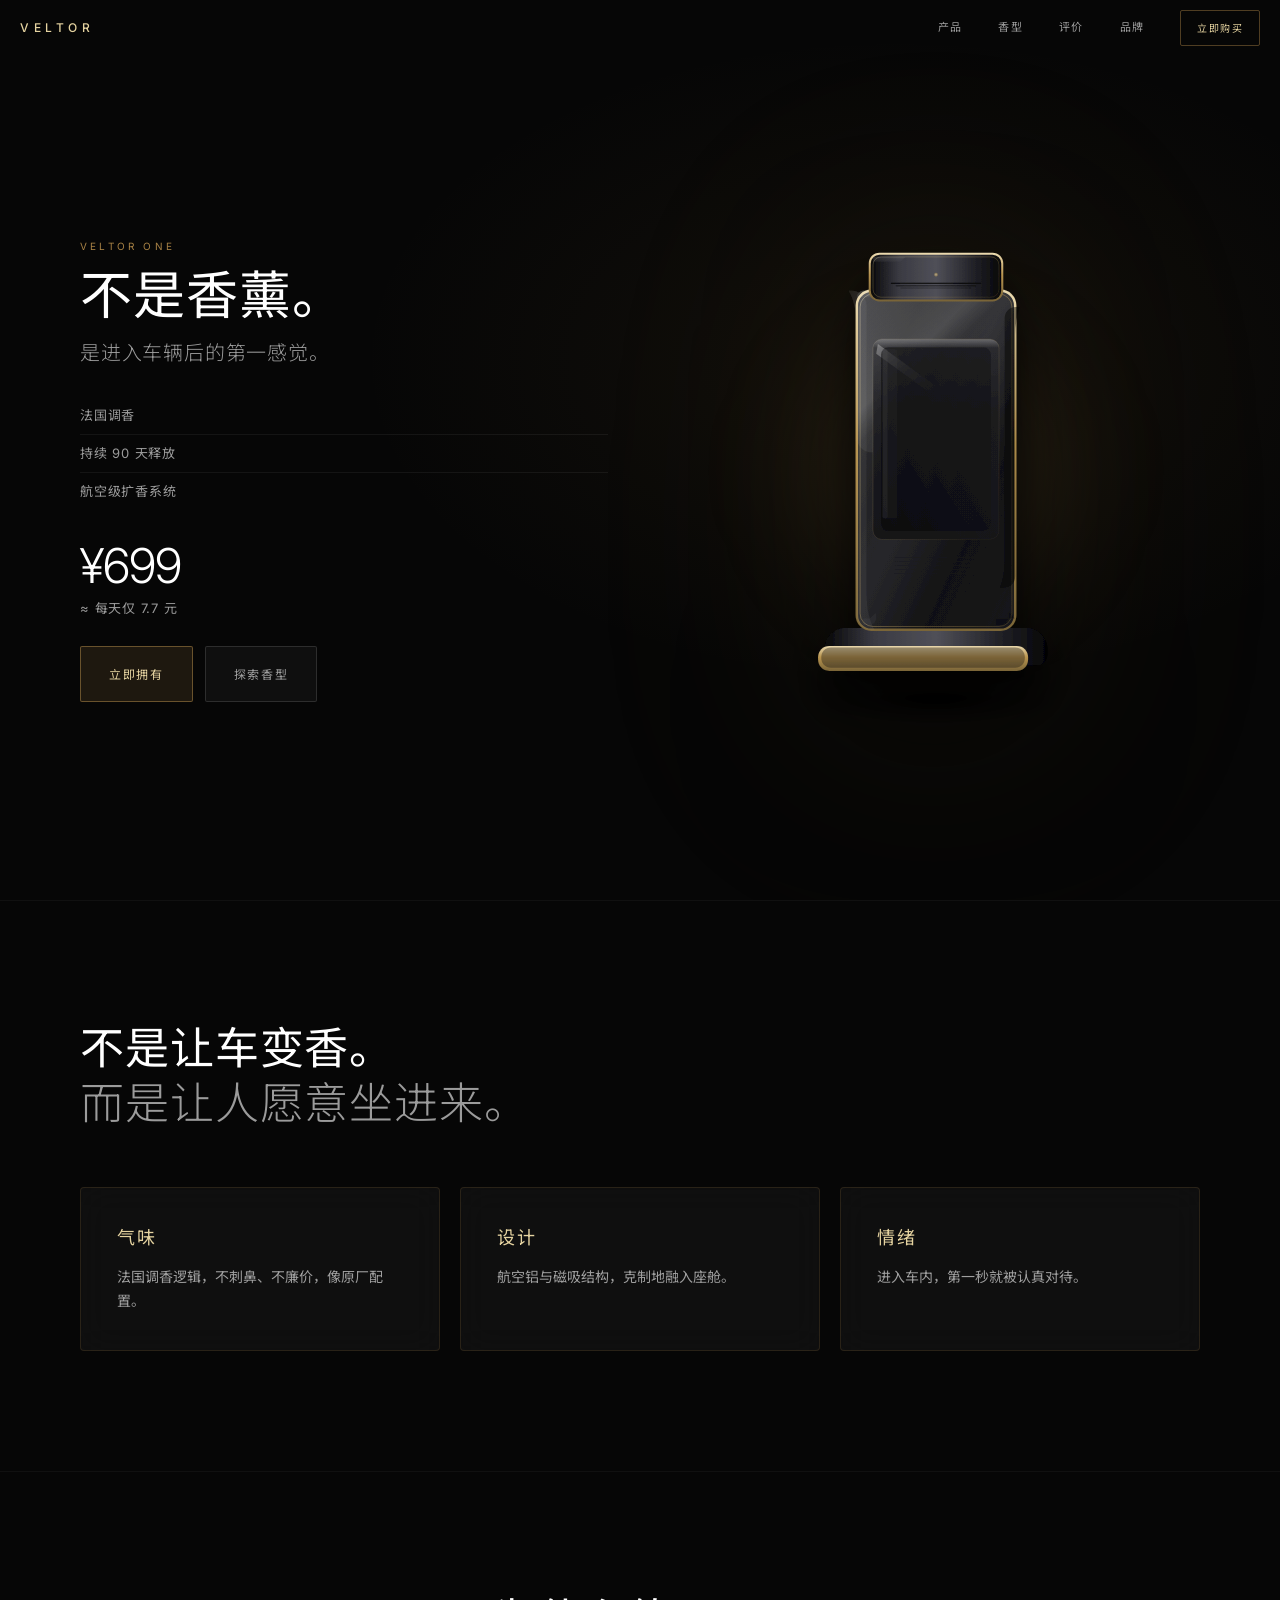
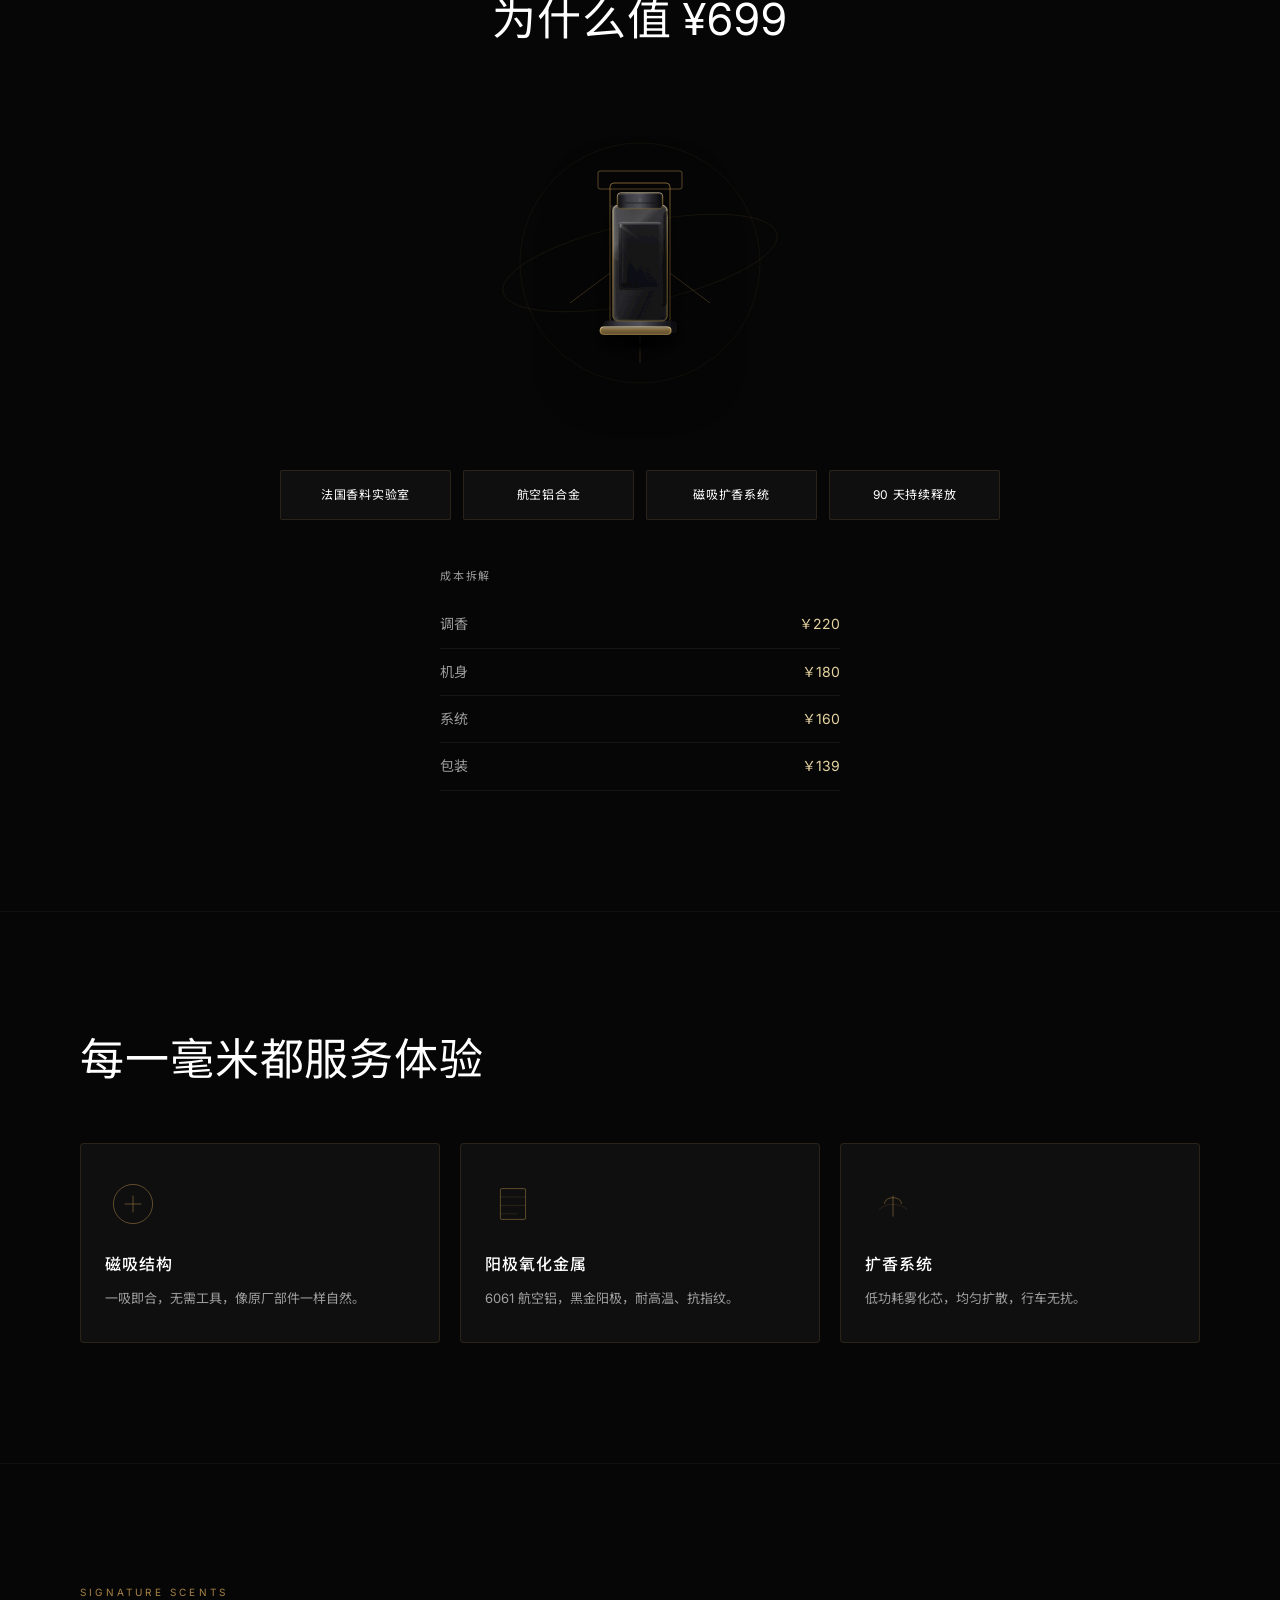
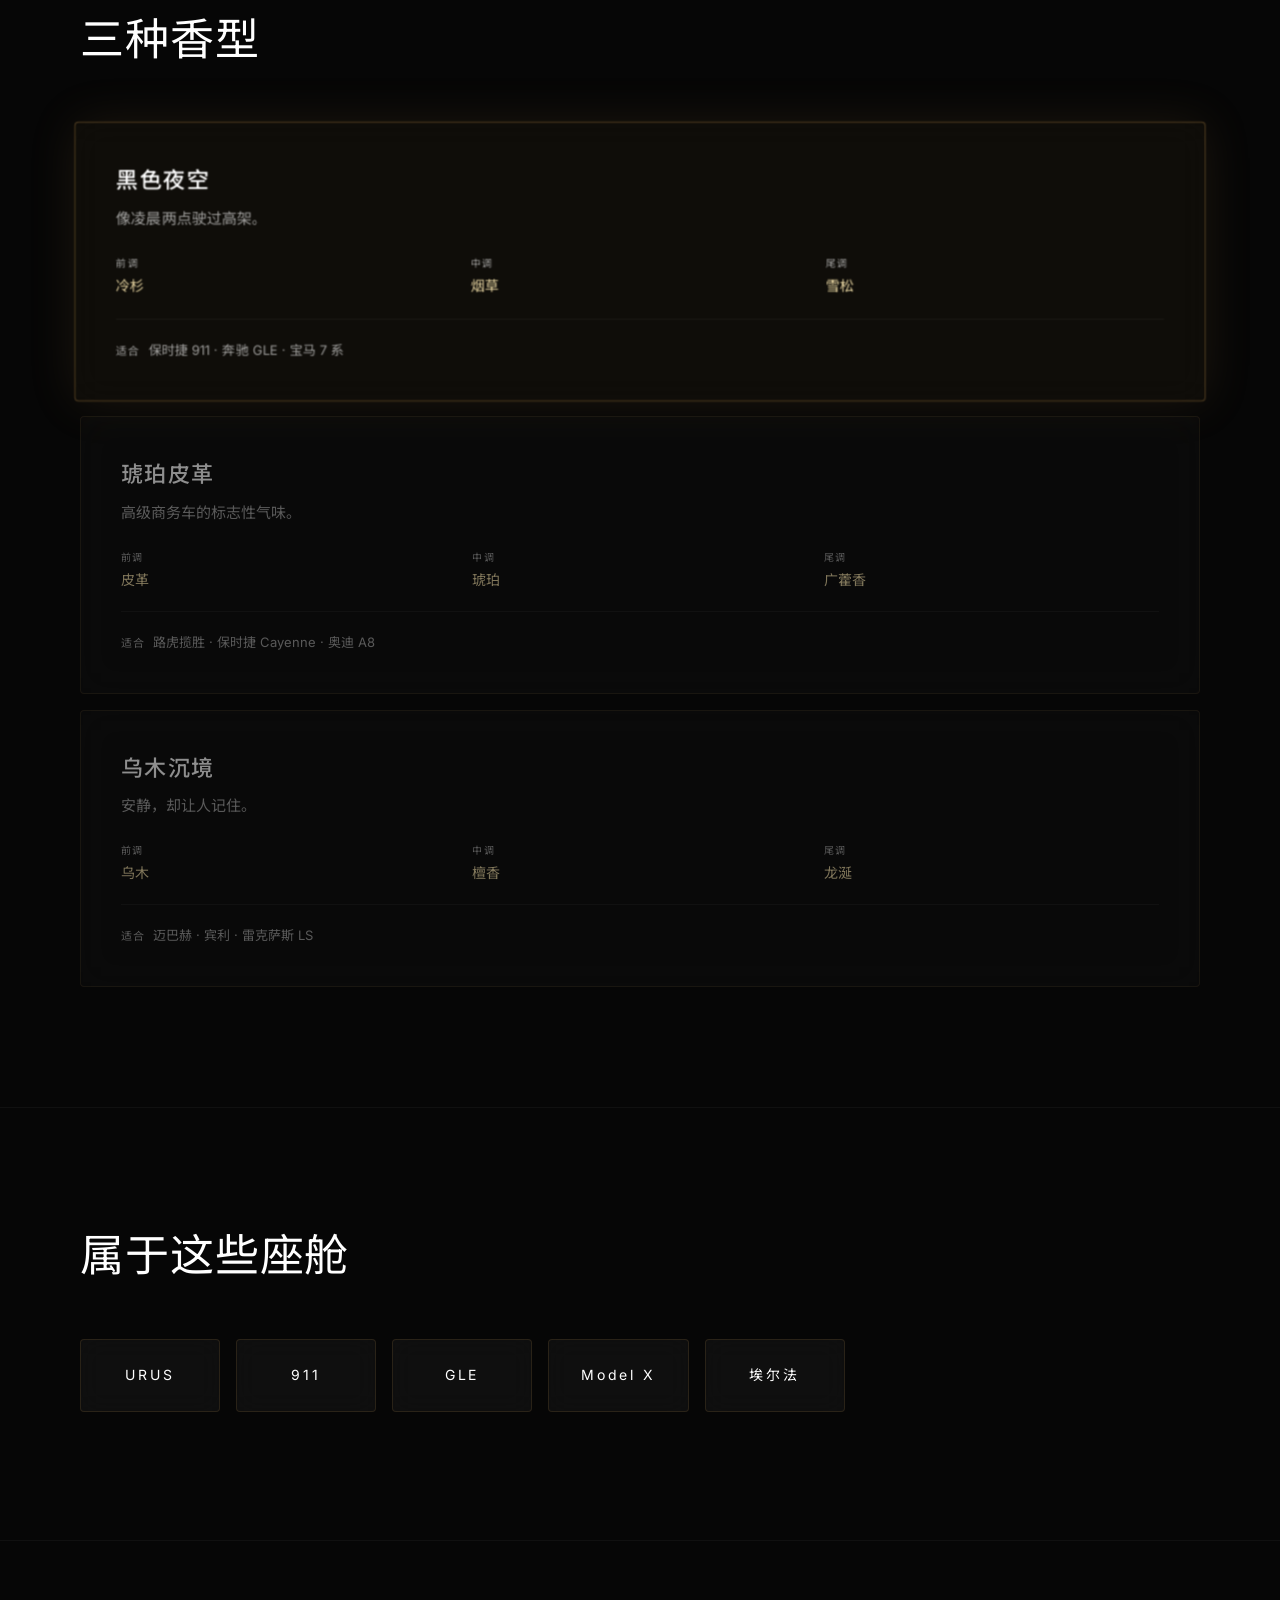
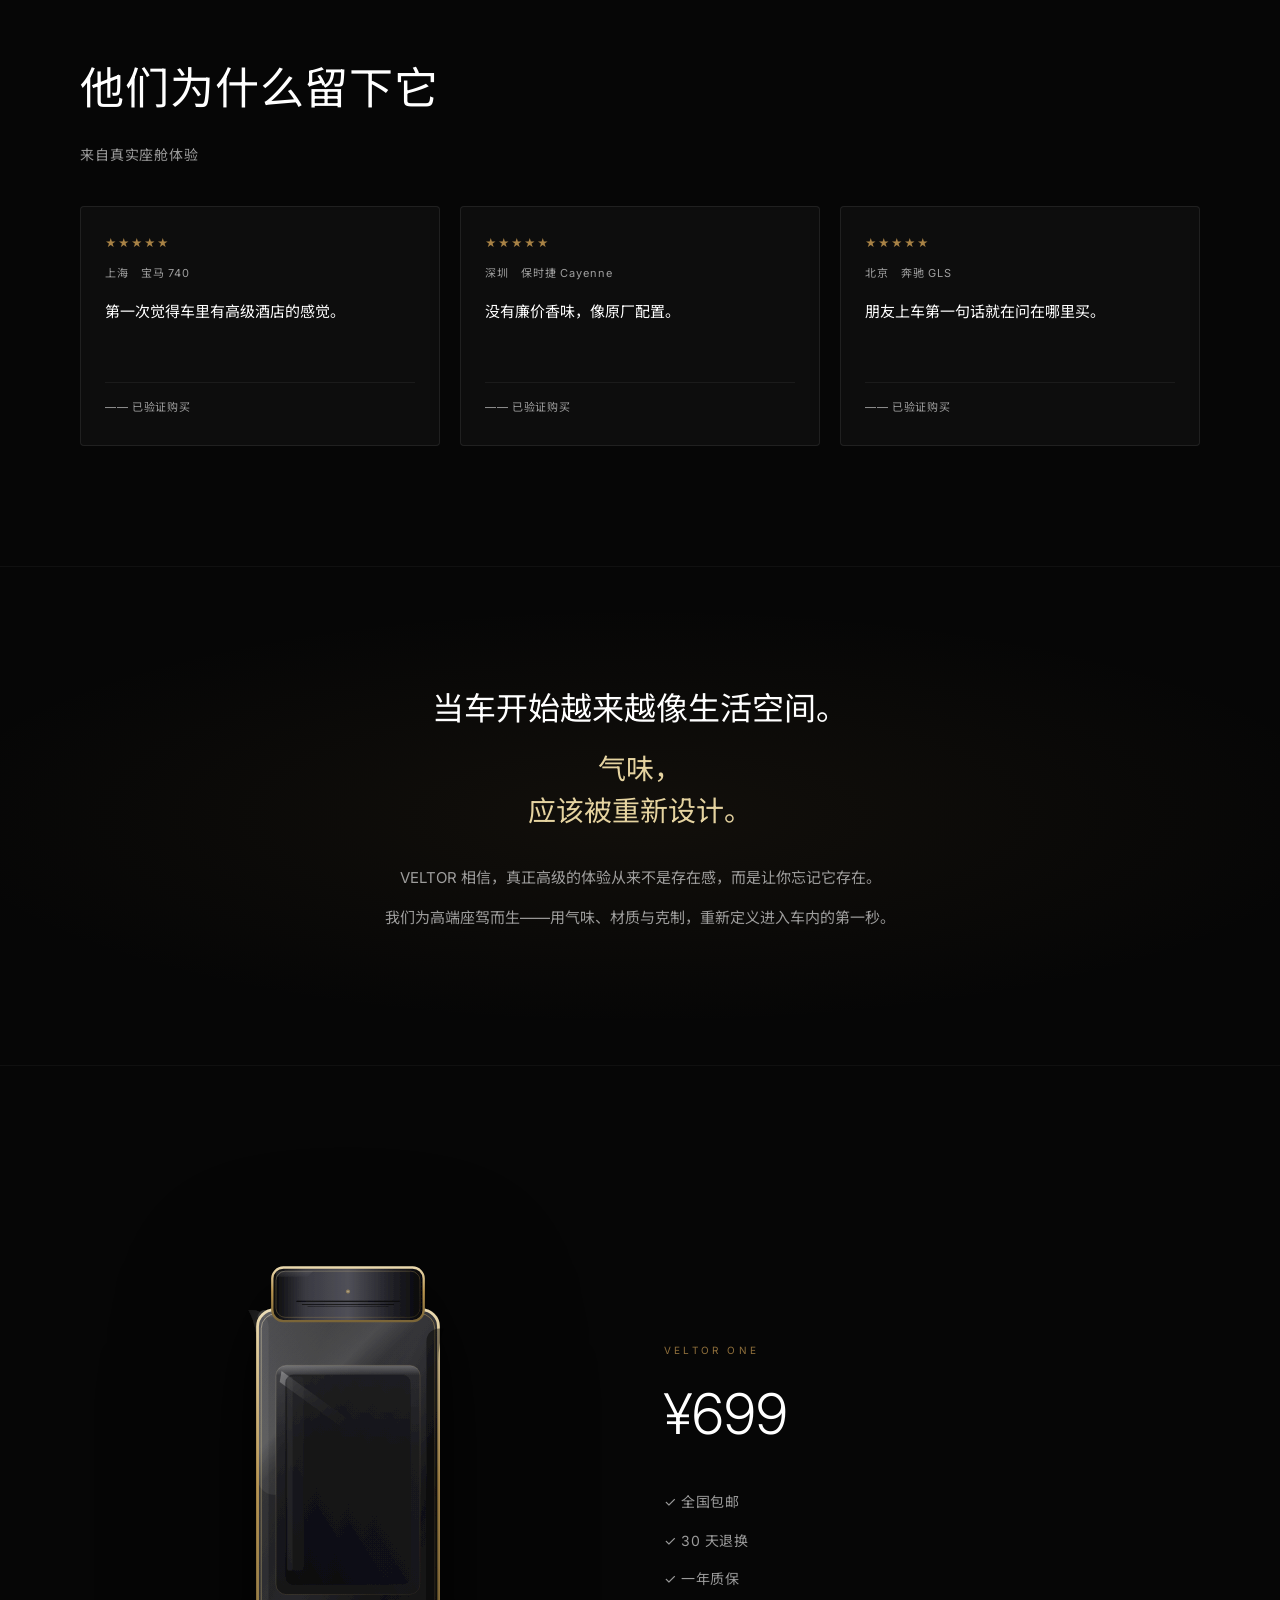
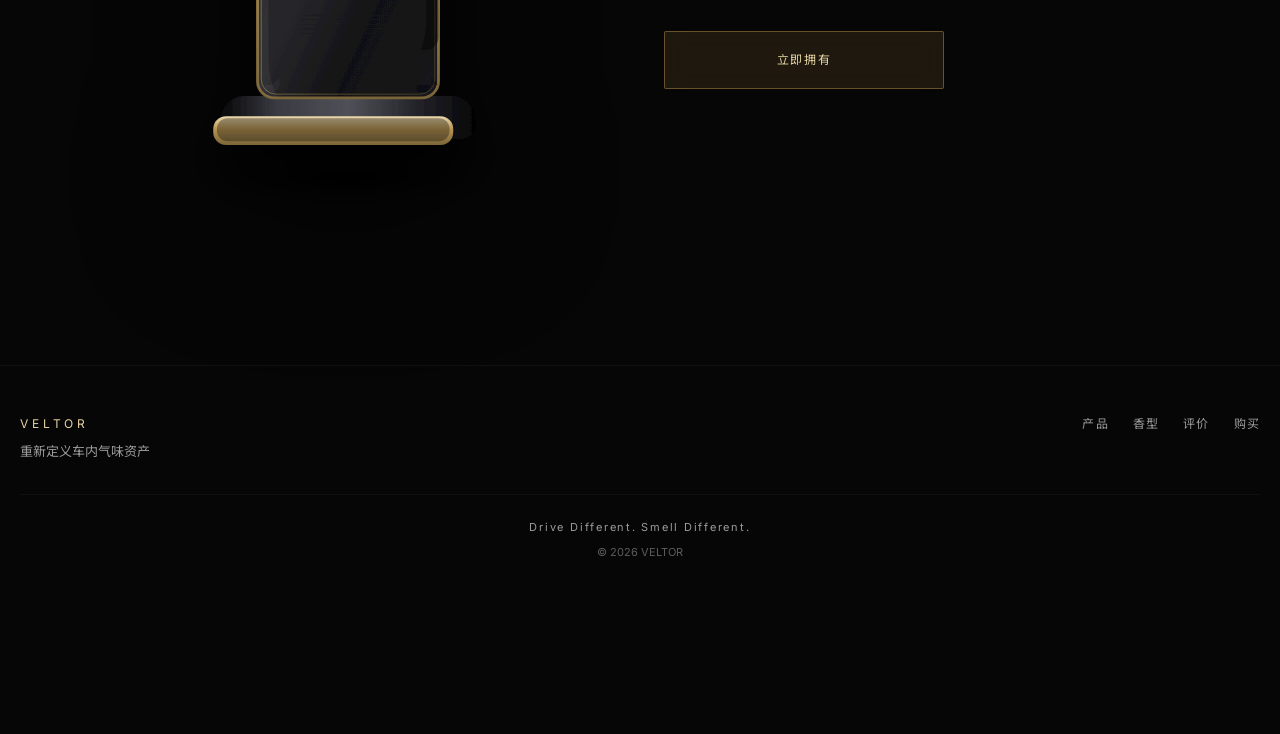
==== commit 3598dba1: "Sync checkout scent labels with V2 naming. Co-authored-by: Cursor <cursoragent@cursor.com>" ====
--- a/checkout.html
+++ b/checkout.html
@@ -46,7 +46,7 @@
             <img class="checkout-summary__img" src="./assets/product-hero.svg" alt="VELTOR 车载香薰" width="80" height="106">
             <div class="checkout-summary__info">
               <p class="checkout-summary__name" id="summaryName">VELTOR 车载香薰</p>
-              <p class="checkout-summary__scent" id="summaryScent">雪山木质</p>
+              <p class="checkout-summary__scent" id="summaryScent">黑色夜空</p>
               <p class="checkout-summary__qty">数量：<span id="summaryQty">1</span></p>
             </div>
             <p class="checkout-summary__total" id="summaryTotal">¥699</p>
--- a/style.css
+++ b/style.css
@@ -1,2983 +1,409 @@
-/* VELTOR — Premium Black & Gold */
+/* VELTOR V2 — Luxury DTC */
 
 :root {
-  --black: #050505;
-  --black-soft: #0a0a0a;
-  --black-card: #111111;
-  --gray-700: #2a2a2a;
-  --gray-500: #5a5a5a;
-  --gray-400: #787878;
-  --gray-300: #a0a0a0;
-  --gold: #c9a962;
-  --gold-light: #e8d5a3;
-  --gold-dark: #8a7340;
-  --gold-glow: rgba(201, 169, 98, 0.2);
-  --gold-glow-strong: rgba(201, 169, 98, 0.35);
-  --white: #f0f0f0;
-  --glass-bg: rgba(255, 255, 255, 0.06);
-  --glass-border: rgba(255, 255, 255, 0.12);
-  --glass-blur: 20px;
-  --font-sans: 'Inter', 'Noto Sans SC', -apple-system, BlinkMacSystemFont, sans-serif;
-  --ease-out: cubic-bezier(0.16, 1, 0.3, 1);
-  --nav-height: 40px;
-  --hero-product-scale: 1.3;
-}
-
-*, *::before, *::after { margin: 0; padding: 0; box-sizing: border-box; }
-
-html {
-  scroll-behavior: smooth;
-  overflow-x: hidden;
-}
+  --bg: #060606;
+  --gold: #A88245;
+  --gold-light: #E5D3A0;
+  --text: #FFFFFF;
+  --text-secondary: rgba(255, 255, 255, 0.6);
+  --glass: rgba(255, 255, 255, 0.04);
+  --border: rgba(168, 130, 69, 0.18);
+  --shadow-gold: 0 0 48px rgba(168, 130, 69, 0.14);
+  --font: 'Inter', 'Noto Sans SC', -apple-system, sans-serif;
+  --ease: cubic-bezier(0.22, 1, 0.36, 1);
+  --t: all 0.6s cubic-bezier(0.22, 1, 0.36, 1);
+  --nav-h: 56px;
+  --container: min(1120px, 100% - 40px);
+}
+
+*, *::before, *::after { box-sizing: border-box; margin: 0; padding: 0; }
+
+html { scroll-behavior: smooth; overflow-x: hidden; }
 
 body {
-  font-family: var(--font-sans);
-  background: var(--black);
-  color: var(--white);
+  font-family: var(--font);
+  background: var(--bg);
+  color: var(--text);
   line-height: 1.6;
   overflow-x: hidden;
   -webkit-font-smoothing: antialiased;
 }
 
+img { max-width: 100%; height: auto; display: block; }
 a { color: inherit; text-decoration: none; }
-img { max-width: 100%; height: auto; display: block; }
-
-/* ---- Nav ---- */
-.nav {
-  position: fixed;
-  top: 0; left: 0; right: 0;
-  z-index: 1000;
-  height: var(--nav-height);
-  transition: background 0.5s var(--ease-out), backdrop-filter 0.5s;
-}
-
-.nav--scrolled {
-  background: rgba(5, 5, 5, 0.65);
-  backdrop-filter: blur(var(--glass-blur)) saturate(180%);
-  -webkit-backdrop-filter: blur(var(--glass-blur)) saturate(180%);
-  border-bottom: 1px solid rgba(255, 255, 255, 0.04);
-}
-
-.nav__inner {
-  max-width: 1280px;
-  margin: 0 auto;
-  padding: 0 clamp(20px, 4vw, 48px);
-  height: 100%;
-  display: flex;
-  align-items: center;
-  justify-content: space-between;
-}
-
-.nav__logo {
-  position: relative;
-  font-size: 0.8125rem;
-  font-weight: 500;
-  letter-spacing: 0.42em;
-  text-indent: 0.42em;
-  text-transform: uppercase;
-  background: linear-gradient(
-    105deg,
-    var(--gold-light) 0%,
-    var(--gold) 42%,
-    var(--gold-dark) 100%
-  );
-  -webkit-background-clip: text;
-  -webkit-text-fill-color: transparent;
-  background-clip: text;
-  filter: drop-shadow(0 0 20px rgba(201, 169, 98, 0.15));
-  transition: filter 0.4s var(--ease-out), letter-spacing 0.4s var(--ease-out);
-}
-
-.nav__logo::after {
-  content: '';
-  position: absolute;
-  left: 0;
-  bottom: -6px;
-  width: 100%;
-  height: 1px;
-  background: linear-gradient(
-    90deg,
-    transparent 0%,
-    var(--gold) 35%,
-    var(--gold-light) 50%,
-    var(--gold) 65%,
-    transparent 100%
-  );
-  opacity: 0.55;
-  transform: scaleX(0.65);
-  transform-origin: left center;
-  transition: transform 0.45s var(--ease-out), opacity 0.45s;
-}
-
-.nav__logo:hover {
-  filter: drop-shadow(0 0 28px rgba(201, 169, 98, 0.35));
-  letter-spacing: 0.46em;
-}
-
-.nav__logo:hover::after {
-  opacity: 1;
-  transform: scaleX(1);
-}
-
-.nav__links { display: flex; gap: 32px; }
-
-.nav__links a {
-  font-size: 0.6875rem;
-  color: var(--gray-400);
-  letter-spacing: 0.1em;
-  transition: color 0.3s;
-}
-
-.nav__links a:hover { color: var(--gold); }
-
-.nav__cta {
-  padding: 8px 22px !important;
-  font-size: 0.6875rem !important;
-  letter-spacing: 0.1em !important;
-}
-
-.nav__cta-mobile {
-  color: var(--gold-light) !important;
-  font-weight: 500;
-  padding-top: 12px;
-  border-top: 1px solid rgba(255, 255, 255, 0.06);
-}
-
-.nav__menu {
-  display: none;
-  flex-direction: column;
-  gap: 6px;
-  background: none;
-  border: none;
-  cursor: pointer;
-  padding: 4px;
-}
-
-.nav__menu span {
-  display: block;
-  width: 20px;
-  height: 1px;
-  background: var(--white);
-  transition: transform 0.3s;
-}
-
-.nav__menu.active span:first-child { transform: translateY(3.5px) rotate(45deg); }
-.nav__menu.active span:last-child { transform: translateY(-3.5px) rotate(-45deg); }
-
-.nav__mobile {
-  display: none;
-  position: fixed;
-  top: var(--nav-height);
-  left: 0; right: 0;
-  background: rgba(5, 5, 5, 0.92);
-  backdrop-filter: blur(24px);
-  padding: 28px;
-  flex-direction: column;
-  gap: 20px;
-  border-bottom: 1px solid var(--glass-border);
-}
-
-.nav__mobile.open { display: flex; }
-.nav__mobile a { font-size: 1rem; color: var(--gray-300); }
-
-/* ---- Glass Buttons ---- */
-.btn {
-  display: inline-flex;
-  align-items: center;
-  justify-content: center;
-  gap: 8px;
-  padding: 14px 40px;
-  font-size: 0.8125rem;
-  font-weight: 500;
-  letter-spacing: 0.14em;
-  border-radius: 980px;
-  border: none;
-  cursor: pointer;
-  transition: all 0.45s var(--ease-out);
-  font-family: inherit;
-}
-
-.btn--glass {
-  background: var(--glass-bg);
-  backdrop-filter: blur(var(--glass-blur)) saturate(160%);
-  -webkit-backdrop-filter: blur(var(--glass-blur)) saturate(160%);
-  border: 1px solid var(--glass-border);
-  color: var(--white);
-  box-shadow:
-    inset 0 1px 0 rgba(255, 255, 255, 0.08),
-    0 8px 32px rgba(0, 0, 0, 0.25);
-}
-
-.btn--glass:hover {
-  background: rgba(255, 255, 255, 0.1);
-  border-color: rgba(255, 255, 255, 0.28);
-  transform: translateY(-2px);
-  box-shadow:
-    inset 0 1px 0 rgba(255, 255, 255, 0.14),
-    0 0 0 1px rgba(255, 255, 255, 0.06),
-    0 0 24px rgba(255, 255, 255, 0.12),
-    0 0 48px rgba(255, 255, 255, 0.06),
-    0 16px 48px rgba(0, 0, 0, 0.35);
-}
-
-.btn--glass-gold {
-  background: rgba(201, 169, 98, 0.12);
-  border-color: rgba(201, 169, 98, 0.35);
-  color: var(--gold-light);
-}
-
-.btn--glass-gold:hover {
-  background: rgba(201, 169, 98, 0.22);
-  border-color: rgba(201, 169, 98, 0.6);
-  transform: translateY(-2px);
-  box-shadow:
-    inset 0 1px 0 rgba(232, 213, 163, 0.2),
-    0 0 0 1px rgba(201, 169, 98, 0.15),
-    0 0 28px rgba(201, 169, 98, 0.35),
-    0 0 56px rgba(201, 169, 98, 0.18),
-    0 16px 48px rgba(0, 0, 0, 0.3);
-}
-
-/* ---- Hero · 100vh ---- */
-.hero {
-  position: relative;
-  height: 100vh;
-  height: 100dvh;
-  max-height: 100vh;
-  max-height: 100dvh;
-  overflow: hidden;
-  display: flex;
-  align-items: center;
-  justify-content: center;
-}
-
-.hero__bg {
-  position: absolute;
-  inset: 0;
-  z-index: 0;
-  will-change: transform;
-}
-
-.hero__gradient {
-  position: absolute;
-  inset: 0;
-  background:
-    radial-gradient(ellipse 90% 70% at 70% 45%, rgba(201, 169, 98, 0.09) 0%, transparent 55%),
-    radial-gradient(ellipse 50% 40% at 15% 70%, rgba(201, 169, 98, 0.04) 0%, transparent 50%),
-    var(--black);
-}
-
-.hero__spotlight {
-  position: absolute;
-  border-radius: 50%;
-  filter: blur(90px);
-  pointer-events: none;
-}
-
-.hero__spotlight--1 {
-  width: 55vw; height: 55vw;
-  max-width: 640px; max-height: 640px;
-  top: 5%; right: 0;
-  background: radial-gradient(circle, rgba(201, 169, 98, 0.14) 0%, transparent 70%);
-}
-
-.hero__spotlight--2 {
-  width: 35vw; height: 35vw;
-  bottom: -5%; left: 10%;
-  background: radial-gradient(circle, rgba(201, 169, 98, 0.06) 0%, transparent 70%);
-}
-
-.hero__vignette {
-  position: absolute;
-  inset: 0;
-  background: radial-gradient(ellipse 85% 75% at 50% 50%, transparent 25%, var(--black) 100%);
-  opacity: 0.75;
-}
-
-.hero__lines {
-  position: absolute;
-  inset: 0;
-  background-image: linear-gradient(90deg, rgba(201, 169, 98, 0.015) 1px, transparent 1px);
-  background-size: 100px 100px;
-  mask-image: radial-gradient(ellipse 55% 55% at 65% 45%, black, transparent);
-}
-
-.hero__layout {
-  position: relative;
-  z-index: 2;
-  width: 100%;
-  max-width: 1280px;
-  height: 100%;
-  padding: var(--nav-height) clamp(24px, 5vw, 64px) 48px;
-  display: grid;
-  grid-template-columns: 0.85fr 1.15fr;
-  gap: clamp(16px, 3vw, 48px);
-  align-items: center;
-}
-
-.hero__content {
-  display: flex;
-  flex-direction: column;
-  justify-content: center;
-  padding-bottom: 8vh;
-  will-change: transform;
-}
-
-.hero__tagline {
-  font-size: 0.6875rem;
-  letter-spacing: 0.35em;
-  text-transform: uppercase;
-  color: var(--gray-500);
-  margin-bottom: 20px;
-  opacity: 0;
-  animation: fadeUp 1.2s var(--ease-out) 0.2s forwards;
-}
-
-.hero__title {
-  font-size: clamp(3.5rem, 9vw, 6.5rem);
-  font-weight: 700;
-  line-height: 0.95;
-  letter-spacing: -0.04em;
-  margin-bottom: 16px;
-}
-
-.hero__value {
-  font-size: clamp(1rem, 2.2vw, 1.25rem);
-  font-weight: 400;
-  color: var(--gray-300);
-  letter-spacing: 0.06em;
-  margin-bottom: 16px;
-  opacity: 0;
-  animation: fadeUp 1.2s var(--ease-out) 0.5s forwards;
-}
-
-.hero__intro {
-  font-size: clamp(0.8125rem, 1.8vw, 0.9375rem);
-  font-weight: 400;
-  color: var(--gray-500);
-  line-height: 1.75;
-  max-width: 24em;
-  margin-bottom: clamp(28px, 4vh, 40px);
-  opacity: 0;
-  animation: fadeUp 1.2s var(--ease-out) 0.65s forwards;
-}
-
-.hero__title-line {
-  display: block;
-  opacity: 0;
-  animation: fadeUp 1.2s var(--ease-out) 0.3s forwards;
-}
-
-.hero__title-line--gold {
-  background: linear-gradient(135deg, var(--gold-light), var(--gold), var(--gold-dark));
-  -webkit-background-clip: text;
-  -webkit-text-fill-color: transparent;
-  background-clip: text;
-}
-
-.hero__cta {
-  display: flex;
-  flex-wrap: wrap;
-  gap: 12px;
-  opacity: 0;
-  animation: fadeUp 1.2s var(--ease-out) 0.8s forwards;
-}
-
-.hero__visual {
-  position: relative;
-  display: flex;
-  align-items: center;
-  justify-content: center;
-  height: 100%;
-  will-change: transform;
-}
-
-.hero__visual-glow {
-  position: absolute;
-  width: 75%;
-  height: 75%;
-  background: radial-gradient(circle, var(--gold-glow-strong) 0%, transparent 65%);
-  filter: blur(55px);
-  animation: pulseGlow 6s ease-in-out infinite;
-}
-
-.hero__visual-ring {
-  position: absolute;
-  width: min(95%, 520px);
-  aspect-ratio: 1;
-  border: 1px solid rgba(201, 169, 98, 0.06);
-  border-radius: 50%;
-  animation: slowRotate 50s linear infinite;
-}
-
-.hero__product-wrap {
-  position: relative;
-  z-index: 1;
-  animation: float 8s ease-in-out 2.2s infinite;
-  will-change: transform;
-}
-
-.hero__product-img {
-  width: min(100%, calc(420px * var(--hero-product-scale)));
-  max-height: calc(100vh - var(--nav-height) - 80px);
-  object-fit: contain;
-  opacity: 0;
-  animation: heroProductIn 1.4s var(--ease-out) 0.4s forwards;
-  filter: drop-shadow(0 48px 96px rgba(0, 0, 0, 0.65));
-  transform: scale(var(--scroll-scale, 1));
-  transform-origin: center center;
-  will-change: transform, opacity;
-}
-
-.hero__scroll {
-  position: absolute;
-  bottom: 28px;
-  left: 50%;
-  transform: translateX(-50%);
-  z-index: 2;
-  opacity: 0;
-  animation: fadeUp 1s var(--ease-out) 1.2s forwards;
-}
-
-.hero__scroll-line {
-  width: 1px;
-  height: 40px;
-  background: linear-gradient(180deg, var(--gold), transparent);
-  animation: scrollPulse 2.5s ease-in-out infinite;
-}
-
-/* ---- Hero · Premium (Apple × B&O × Porsche) ---- */
-.hero--premium {
-  --hero-product-scale: 1.75;
-  background: #000;
-}
-
-.hero--premium .hero__gradient {
-  background:
-    radial-gradient(ellipse 75% 65% at 72% 46%, rgba(201, 169, 98, 0.12) 0%, transparent 58%),
-    radial-gradient(ellipse 50% 40% at 88% 58%, rgba(232, 213, 163, 0.06) 0%, transparent 52%),
-    radial-gradient(ellipse 35% 30% at 20% 80%, rgba(201, 169, 98, 0.024) 0%, transparent 50%),
-    #000;
-}
-
-.hero--premium .hero__spotlight--1 {
-  width: 52vw;
-  height: 52vw;
-  max-width: 620px;
-  max-height: 620px;
-  top: 2%;
-  right: 0;
-  background: radial-gradient(circle, rgba(201, 169, 98, 0.132) 0%, transparent 68%);
-}
-
-.hero--premium .hero__spotlight--2 {
-  width: 34vw;
-  height: 34vw;
-  bottom: 8%;
-  left: 8%;
-  background: radial-gradient(circle, rgba(201, 169, 98, 0.042) 0%, transparent 70%);
-}
-
-.hero--premium .hero__spotlight--3 {
-  position: absolute;
-  width: 22vw;
-  height: 22vw;
-  max-width: 280px;
-  max-height: 280px;
-  top: 40%;
-  right: 24%;
-  border-radius: 50%;
-  filter: blur(60px);
-  pointer-events: none;
-  background: radial-gradient(circle, rgba(232, 213, 163, 0.096) 0%, transparent 70%);
-}
-
-.hero--premium .hero__lightstream {
-  position: absolute;
-  inset: 0;
-  pointer-events: none;
-  opacity: 0.35;
-  background: linear-gradient(
-    105deg,
-    transparent 0%,
-    transparent 38%,
-    rgba(201, 169, 98, 0.03) 46%,
-    rgba(232, 213, 163, 0.05) 50%,
-    rgba(201, 169, 98, 0.03) 54%,
-    transparent 62%,
-    transparent 100%
-  );
-  background-size: 220% 100%;
-  animation: heroLightStream 14s ease-in-out infinite;
-}
-
-.hero--premium .hero__vignette {
-  opacity: 0.9;
-  background: radial-gradient(ellipse 88% 78% at 50% 50%, transparent 18%, #000 100%);
-}
-
-.hero--premium .hero__layout {
-  grid-template-columns: minmax(260px, 0.62fr) minmax(300px, 1.38fr);
-  max-width: 1080px;
-  align-items: center;
-  padding-left: clamp(28px, 4vw, 56px);
-  padding-right: clamp(28px, 4vw, 56px);
-  padding-top: calc(var(--nav-height) - 16px);
-  padding-bottom: 24px;
-  transform: translateY(-80px);
-}
-
-.hero--premium .hero__content {
-  padding-bottom: 0;
-  max-width: 380px;
-}
-
-.hero--premium .hero__eyebrow {
-  font-size: 0.625rem;
-  letter-spacing: 0.38em;
-  text-transform: uppercase;
-  color: var(--gold);
-  margin-bottom: 18px;
-  opacity: 0;
-  animation: fadeUp 1.2s var(--ease-out) 0.15s forwards;
-}
-
-.hero--premium .hero__title {
-  font-size: clamp(3rem, 8vw, 5.6rem);
-  font-weight: 300;
-  letter-spacing: 0.18em;
-  margin-bottom: 18px;
-}
-
-.hero--premium .hero__title-line {
-  color: var(--white);
-  background: none;
-  -webkit-text-fill-color: currentColor;
-  background-clip: unset;
-}
-
-.hero--premium .hero__value {
-  font-size: clamp(1rem, 2.2vw, 1.25rem);
-  font-weight: 400;
-  color: var(--gray-300);
-  letter-spacing: 0.06em;
-  margin-bottom: 16px;
-}
-
-.hero--premium .hero__intro {
-  font-size: clamp(0.8125rem, 1.6vw, 0.875rem);
-  color: var(--gray-500);
-  line-height: 1.9;
-  max-width: 20em;
-  letter-spacing: 0.03em;
-  margin-bottom: 22px;
-}
-
-.hero--premium .hero__anchor {
-  display: flex;
-  align-items: baseline;
-  gap: 14px;
-  margin-bottom: 14px;
-  padding-bottom: 16px;
-  border-bottom: 1px solid rgba(201, 169, 98, 0.12);
-  opacity: 0;
-  animation: fadeUp 1.2s var(--ease-out) 0.72s forwards;
-}
-
-.hero--premium .hero__trust {
-  display: flex;
-  align-items: baseline;
-  gap: 10px;
-  margin: 0 0 22px;
-  opacity: 0;
-  animation: fadeUp 1.2s var(--ease-out) 0.78s forwards;
-}
-
-.hero--premium .hero__trust-number {
-  font-size: 0.8125rem;
-  font-weight: 500;
-  color: var(--gold-light);
-  letter-spacing: 0.06em;
-}
-
-.hero--premium .hero__trust-label {
-  font-size: 0.6875rem;
-  color: var(--gray-500);
-  letter-spacing: 0.14em;
-}
-
-.hero--premium .hero__anchor-price {
-  font-size: clamp(1.375rem, 3vw, 1.625rem);
-  font-weight: 500;
-  color: var(--gold-light);
-  letter-spacing: 0.04em;
-}
-
-.hero--premium .hero__anchor-note {
-  font-size: 0.6875rem;
-  letter-spacing: 0.2em;
-  color: var(--gray-500);
-  text-transform: uppercase;
-}
-
-.hero--premium .hero__visual {
-  justify-content: center;
-  align-items: center;
-}
-
-.hero--premium .hero__visual-glow {
-  width: 70%;
-  height: 70%;
-  background: radial-gradient(circle, rgba(201, 169, 98, 0.168) 0%, transparent 62%);
-  filter: blur(55px);
-}
-
-.hero--premium .hero__product-img {
-  height: 65vh;
-  width: auto;
-  max-height: 65vh;
-  max-width: min(92%, calc(440px * var(--hero-product-scale)));
-  filter:
-    drop-shadow(0 8px 16px rgba(0, 0, 0, 0.55))
-    drop-shadow(0 48px 80px rgba(0, 0, 0, 0.65));
-}
-
-.hero--premium .hero__cta {
-  gap: 12px;
-}
-
-.hero--premium .btn--hero-primary,
-.hero--premium .btn--hero-secondary {
-  padding: 9px 26px;
-  font-size: 0.6875rem;
-  font-weight: 400;
-  letter-spacing: 0.18em;
-  min-height: unset;
-  line-height: 1.4;
-}
-
-.hero--premium .btn--hero-primary {
-  background: transparent;
-  border: 1px solid rgba(201, 169, 98, 0.55);
-  color: var(--gold-light);
-  box-shadow: none;
-  backdrop-filter: none;
-}
-
-.hero--premium .btn--hero-primary:hover {
-  background: rgba(201, 169, 98, 0.06);
-  border-color: rgba(201, 169, 98, 0.75);
-  box-shadow:
-    0 0 0 1px rgba(201, 169, 98, 0.25),
-    0 0 32px rgba(201, 169, 98, 0.45),
-    0 0 64px rgba(201, 169, 98, 0.18);
-}
-
-.hero--premium .btn--hero-secondary {
-  background: transparent;
-  border: 1px solid rgba(255, 255, 255, 0.08);
-  color: var(--gray-400);
-  backdrop-filter: none;
-  box-shadow: none;
-}
-
-.hero--premium .btn--hero-secondary:hover {
-  color: var(--gray-300);
-  border-color: rgba(255, 255, 255, 0.18);
-  background: rgba(255, 255, 255, 0.03);
-}
-
-.hero--premium .hero__scroll {
-  display: flex;
-  flex-direction: column;
-  align-items: center;
-  gap: 10px;
-  text-decoration: none;
-  transition: opacity 0.3s;
-}
-
-.hero--premium .hero__scroll:hover { opacity: 0.75; }
-
-.hero--premium .hero__scroll-label {
+button { font: inherit; cursor: pointer; border: none; background: none; color: inherit; }
+
+.container { width: var(--container); margin: 0 auto; }
+.container--narrow { max-width: 640px; }
+
+.eyebrow {
   font-size: 0.625rem;
   letter-spacing: 0.32em;
   text-transform: uppercase;
-  color: var(--gray-500);
-}
-
-.hero--premium .hero__scroll-line {
-  height: 36px;
-}
-
-/* ---- Section scroll parallax ---- */
-.features,
-.specs,
-.reasons,
-.reviews,
-.faq,
-.cta-band,
-.buy,
-.screen--value,
-.screen--scents,
-.screen--purchase {
-  transform: translate3d(0, var(--section-shift, 0), 0);
-  will-change: transform;
-}
-
-/* ---- Screens (2–4) · Apple × B&O ---- */
-.screen {
-  padding: clamp(72px, 11vw, 120px) clamp(20px, 4vw, 48px);
-  position: relative;
-}
-
-.screen__inner {
-  max-width: 1080px;
-  margin: 0 auto;
-}
-
-.screen__head {
-  text-align: center;
-  max-width: 520px;
-  margin: 0 auto clamp(40px, 6vw, 64px);
-}
-
-.screen__eyebrow {
-  font-size: 0.625rem;
-  letter-spacing: 0.38em;
-  text-transform: uppercase;
-  color: var(--gold);
-  opacity: 0.75;
-  margin-bottom: 14px;
-}
-
-.screen__title {
-  font-size: clamp(1.75rem, 4vw, 2.5rem);
-  font-weight: 300;
-  letter-spacing: 0.04em;
-  color: var(--white);
-  margin-bottom: 12px;
-}
-
-.screen__lead {
-  font-size: 0.875rem;
-  color: var(--gray-500);
-  line-height: 1.75;
-  letter-spacing: 0.03em;
-}
-
-.screen__grid {
-  display: grid;
-  gap: clamp(14px, 2vw, 20px);
-}
-
-.screen__grid--3 {
-  grid-template-columns: repeat(3, 1fr);
-}
-
-/* Value cards · black-gold glass */
-.screen--value {
-  background:
-    radial-gradient(ellipse 80% 50% at 50% 0%, rgba(201, 169, 98, 0.05) 0%, transparent 55%),
-    #000;
-  border-top: 1px solid rgba(255, 255, 255, 0.03);
-  padding-top: calc(clamp(72px, 11vw, 120px) + 60px);
-  padding-bottom: calc(clamp(72px, 11vw, 120px) + 60px);
-}
-
-.screen--value .screen__head {
-  margin-bottom: clamp(48px, 6vw, 72px);
-}
-
-.screen--value .screen__lead {
-  margin-top: 12px;
-  margin-bottom: 0;
-  font-size: 0.875rem;
-  color: var(--gray-500);
-  letter-spacing: 0.06em;
-}
-
-.value-card {
-  position: relative;
-  display: flex;
-  align-items: center;
-  justify-content: center;
-  min-height: 420px;
-  height: 420px;
-  padding: 32px clamp(22px, 3vw, 28px);
-  background: rgba(10, 10, 10, 0.55);
-  backdrop-filter: blur(24px) saturate(160%);
-  -webkit-backdrop-filter: blur(24px) saturate(160%);
-  border: 0.5px solid rgba(201, 169, 98, 0.1);
-  border-radius: 22px;
-  box-shadow:
-    inset 0 1px 0 rgba(255, 255, 255, 0.05),
-    inset 0 0 40px rgba(255, 255, 255, 0.02),
-    0 20px 56px rgba(0, 0, 0, 0.4);
-  overflow: hidden;
-  transition:
-    border-color 0.5s var(--ease-out),
-    transform 0.5s var(--ease-out),
-    box-shadow 0.5s var(--ease-out);
-}
-
-.value-card::before {
-  content: '';
-  position: absolute;
-  inset: 0;
-  border-radius: inherit;
-  background: linear-gradient(
-    145deg,
-    rgba(255, 255, 255, 0.04) 0%,
-    transparent 42%,
-    transparent 100%
-  );
-  pointer-events: none;
-}
-
-.value-card::after {
-  content: '';
-  position: absolute;
-  top: 0;
-  left: 10%;
-  right: 10%;
-  height: 1px;
-  background: linear-gradient(90deg, transparent, rgba(201, 169, 98, 0.35), transparent);
-  opacity: 0.6;
-}
-
-.value-card:hover {
-  border-color: rgba(201, 169, 98, 0.32);
-  transform: translateY(-6px);
-  box-shadow:
-    inset 0 1px 0 rgba(255, 255, 255, 0.08),
-    0 28px 64px rgba(0, 0, 0, 0.5),
-    0 0 48px rgba(201, 169, 98, 0.14),
-    0 0 96px rgba(201, 169, 98, 0.06);
-}
-
-.value-card__body {
-  position: relative;
-  z-index: 1;
-  width: 100%;
-  display: flex;
-  flex-direction: column;
-  align-items: flex-start;
-  justify-content: center;
-}
-
-.value-card__index {
-  display: block;
-  font-size: 0.5625rem;
-  font-weight: 400;
-  letter-spacing: 0.28em;
-  color: var(--gold);
-  opacity: 0.55;
-  margin-bottom: 20px;
-}
-
-.value-card__icon {
-  width: 52px;
-  height: 52px;
-  margin-bottom: 28px;
   color: var(--gold);
   opacity: 0.85;
-}
-
-.value-card__icon svg {
-  width: 100%;
-  height: 100%;
-  display: block;
-}
-
-.value-card__title {
-  font-size: 1.0625rem;
-  font-weight: 500;
-  letter-spacing: 0.08em;
   margin-bottom: 12px;
-  color: var(--white);
-}
-
-.value-card__desc {
-  font-size: 0.8125rem;
-  color: var(--gray-400);
-  line-height: 1.85;
-  letter-spacing: 0.03em;
-  max-width: 28em;
-}
-
-/* Scent cards */
-.screen--scents {
-  background:
-    radial-gradient(ellipse 60% 50% at 50% 0%, rgba(201, 169, 98, 0.04) 0%, transparent 55%),
-    #000;
-  border-top: 1px solid rgba(255, 255, 255, 0.03);
-  padding-top: calc(clamp(72px, 11vw, 120px) + 20px);
-  padding-bottom: calc(clamp(72px, 11vw, 120px) + 20px);
-}
-
-.screen--scents .screen__head {
-  margin-bottom: clamp(48px, 6vw, 72px);
-}
-
-.screen--scents .screen__lead {
-  margin-top: 12px;
-  margin-bottom: 0;
-  font-size: 0.875rem;
-  color: var(--gray-500);
-  letter-spacing: 0.06em;
-}
-
-.scent-card {
-  position: relative;
-  display: flex;
-  flex-direction: column;
-  align-items: stretch;
-  width: 100%;
-  min-height: 480px;
-  padding: clamp(28px, 4vw, 36px) clamp(22px, 3vw, 28px);
-  text-align: left;
-  background: rgba(10, 10, 10, 0.55);
-  backdrop-filter: blur(24px) saturate(160%);
-  -webkit-backdrop-filter: blur(24px) saturate(160%);
-  border: 0.5px solid rgba(201, 169, 98, 0.1);
-  border-radius: 22px;
-  box-shadow:
-    inset 0 1px 0 rgba(255, 255, 255, 0.05),
-    inset 0 0 40px rgba(255, 255, 255, 0.02),
-    0 20px 56px rgba(0, 0, 0, 0.4);
-  cursor: pointer;
-  font-family: inherit;
-  color: inherit;
+}
+
+.section { padding: clamp(72px, 12vw, 120px) 0; border-top: 1px solid rgba(255,255,255,0.04); }
+.section-title {
+  font-size: clamp(1.75rem, 4vw, 2.75rem);
+  font-weight: 400;
+  letter-spacing: 0.02em;
+  line-height: 1.25;
+  margin-bottom: clamp(40px, 6vw, 56px);
+}
+.section-title .muted { color: var(--text-secondary); font-weight: 300; }
+.section-lead { color: var(--text-secondary); font-size: 0.875rem; letter-spacing: 0.06em; margin: -28px 0 40px; }
+
+/* Reveal */
+.reveal { opacity: 0; transform: translateY(24px); transition: opacity 0.8s var(--ease), transform 0.8s var(--ease); }
+.reveal.visible { opacity: 1; transform: translateY(0); }
+
+/* Buttons */
+.btn {
+  display: inline-flex; align-items: center; justify-content: center;
+  min-height: 56px; padding: 0 28px;
+  font-size: 0.75rem; letter-spacing: 0.14em;
+  border-radius: 2px; transition: var(--t);
+}
+.btn--gold {
+  background: rgba(168, 130, 69, 0.15);
+  border: 1px solid rgba(168, 130, 69, 0.55);
+  color: var(--gold-light);
+  backdrop-filter: blur(12px);
+}
+.btn--gold:hover {
+  background: rgba(168, 130, 69, 0.25);
+  box-shadow: var(--shadow-gold);
+  transform: translateY(-2px);
+}
+.btn--ghost {
+  border: 1px solid rgba(255,255,255,0.12);
+  color: var(--text-secondary);
+  background: var(--glass);
+  backdrop-filter: blur(12px);
+}
+.btn--ghost:hover { border-color: rgba(168,130,69,0.35); color: var(--text); }
+.btn--lg { min-height: 58px; width: 100%; max-width: 280px; }
+
+/* Nav */
+.nav {
+  position: fixed; inset: 0 0 auto; z-index: 1000;
+  height: var(--nav-h);
+  transition: var(--t);
+}
+.nav--scrolled {
+  background: rgba(6, 6, 6, 0.72);
+  backdrop-filter: blur(20px) saturate(160%);
+  border-bottom: 1px solid rgba(255,255,255,0.05);
+}
+.nav__inner {
+  max-width: 1280px; margin: 0 auto; height: 100%;
+  padding: 0 20px; display: flex; align-items: center; justify-content: space-between;
+}
+.nav__logo {
+  font-size: 0.75rem; font-weight: 500; letter-spacing: 0.38em;
+  color: var(--gold-light); opacity: 0; animation: fadeIn 1s var(--ease) 0.2s forwards;
+}
+.nav__links { display: flex; align-items: center; gap: clamp(20px, 3vw, 36px); }
+.nav__links a { font-size: 0.6875rem; letter-spacing: 0.12em; color: var(--text-secondary); transition: var(--t); }
+.nav__links a:hover { color: var(--gold-light); }
+.nav__buy {
+  min-height: 36px; padding: 0 16px; font-size: 0.625rem; letter-spacing: 0.14em;
+  border: 1px solid rgba(168,130,69,0.45); color: var(--gold-light);
+  border-radius: 2px; transition: var(--t);
+}
+.nav__buy:hover { background: rgba(168,130,69,0.12); box-shadow: var(--shadow-gold); }
+.nav__menu { display: none; flex-direction: column; gap: 5px; padding: 8px; }
+.nav__menu span { display: block; width: 18px; height: 1px; background: var(--text); transition: var(--t); }
+.nav__menu.active span:first-child { transform: translateY(3px) rotate(45deg); }
+.nav__menu.active span:last-child { transform: translateY(-3px) rotate(-45deg); }
+.nav__mobile {
+  display: none; position: fixed; top: var(--nav-h); left: 0; right: 0;
+  background: rgba(6,6,6,0.96); backdrop-filter: blur(20px);
+  padding: 24px; flex-direction: column; gap: 16px;
+  border-bottom: 1px solid rgba(255,255,255,0.06);
+  transform: translateY(-8px); opacity: 0; pointer-events: none; transition: var(--t);
+}
+.nav__mobile.open { transform: translateY(0); opacity: 1; pointer-events: auto; }
+.nav__mobile a { font-size: 0.875rem; letter-spacing: 0.08em; color: var(--text-secondary); }
+.nav__mobile .nav__buy { align-self: flex-start; min-height: 44px; padding: 0 20px; }
+
+/* Hero */
+.hero {
+  position: relative; min-height: 100vh; min-height: 100svh;
+  display: flex; align-items: center; padding: calc(var(--nav-h) + 32px) 20px 48px;
   overflow: hidden;
-  transition:
-    border-color 0.5s var(--ease-out),
-    transform 0.5s var(--ease-out),
-    box-shadow 0.5s var(--ease-out);
-}
-
-.scent-card::before {
-  content: '';
-  position: absolute;
-  inset: 0;
-  border-radius: inherit;
-  background: linear-gradient(
-    145deg,
-    rgba(255, 255, 255, 0.04) 0%,
-    transparent 42%,
-    transparent 100%
-  );
-  pointer-events: none;
-}
-
-.scent-card::after {
-  content: '';
-  position: absolute;
-  top: 0;
-  left: 10%;
-  right: 10%;
-  height: 1px;
-  background: linear-gradient(90deg, transparent, rgba(201, 169, 98, 0.35), transparent);
-  opacity: 0.5;
-  transition: opacity 0.5s var(--ease-out);
-}
-
-.scent-card:hover {
-  border-color: rgba(201, 169, 98, 0.32);
-  transform: translateY(-6px);
-  box-shadow:
-    inset 0 1px 0 rgba(255, 255, 255, 0.08),
-    0 28px 64px rgba(0, 0, 0, 0.5),
-    0 0 48px rgba(201, 169, 98, 0.14),
-    0 0 96px rgba(201, 169, 98, 0.06);
-}
-
-.scent-card:hover::after { opacity: 0.85; }
-
-.scent-card.active {
-  border-color: rgba(201, 169, 98, 0.42);
-  background: rgba(201, 169, 98, 0.04);
-  box-shadow:
-    inset 0 1px 0 rgba(255, 255, 255, 0.08),
-    0 24px 56px rgba(0, 0, 0, 0.45),
-    0 0 56px rgba(201, 169, 98, 0.12),
-    0 0 88px rgba(201, 169, 98, 0.05);
-}
-
-.scent-card.active::after { opacity: 1; }
-
-.scent-card__visual {
-  position: relative;
-  z-index: 1;
-  display: flex;
-  align-items: center;
-  justify-content: center;
-  height: 160px;
-  margin-bottom: clamp(24px, 3vw, 32px);
-  color: var(--gold);
-  opacity: 0.88;
-}
-
-.scent-card__visual svg {
-  width: auto;
-  height: 100%;
-  max-width: 120px;
-  display: block;
-}
-
-.scent-card__body {
-  position: relative;
-  z-index: 1;
-  flex: 1;
-  display: flex;
-  flex-direction: column;
-  justify-content: center;
-}
-
-.scent-card__name {
-  font-size: 1.125rem;
-  font-weight: 500;
-  letter-spacing: 0.08em;
-  color: var(--white);
-  margin-bottom: 10px;
-}
-
-.scent-card__accord {
-  font-size: 0.75rem;
-  letter-spacing: 0.14em;
-  color: var(--gold);
-  opacity: 0.75;
-  margin-bottom: clamp(20px, 3vw, 28px);
-}
-
-.scent-card__meta {
-  display: flex;
-  flex-direction: column;
-  gap: 10px;
-}
-
-.scent-card__row {
-  font-size: 0.8125rem;
-  color: var(--gray-400);
-  line-height: 1.75;
-  letter-spacing: 0.03em;
-}
-
-.scent-card__label {
-  display: inline-block;
-  min-width: 2.5em;
-  margin-right: 6px;
-  font-size: 0.6875rem;
-  letter-spacing: 0.12em;
-  color: var(--gray-500);
-}
-
-.scent-card__selected {
-  position: absolute;
-  top: clamp(20px, 3vw, 24px);
-  right: clamp(20px, 3vw, 24px);
-  z-index: 2;
-  font-size: 0.5625rem;
-  letter-spacing: 0.2em;
-  color: var(--gold);
-  opacity: 0;
-  transition: opacity 0.4s var(--ease-out);
-}
-
-.scent-card.active .scent-card__selected {
-  opacity: 0.85;
-}
-
-/* Purchase screen */
-.screen--purchase {
-  background:
-    radial-gradient(ellipse 70% 45% at 50% 100%, rgba(201, 169, 98, 0.06) 0%, transparent 58%),
-    #000;
-  border-top: 1px solid rgba(255, 255, 255, 0.03);
-  padding-bottom: clamp(88px, 12vw, 140px);
-}
-
-.screen--purchase.buy {
-  padding-top: clamp(72px, 11vw, 120px);
-}
-
-.purchase__inner {
-  display: grid;
-  grid-template-columns: minmax(240px, 0.9fr) minmax(300px, 1.1fr);
-  gap: clamp(32px, 5vw, 56px);
-  align-items: center;
-}
-
-.purchase__visual {
-  display: flex;
-  justify-content: center;
-  align-items: center;
-}
-
-.purchase__img {
-  width: min(100%, 320px);
-  height: auto;
-  filter: drop-shadow(0 32px 64px rgba(0, 0, 0, 0.65));
-}
-
-.purchase__content .screen__eyebrow {
-  text-align: left;
-  margin-bottom: 10px;
-}
-
-.purchase__content .buy__title {
-  margin-bottom: 6px;
-}
-
-.purchase__content .buy__price-inline {
-  margin-bottom: 22px;
-}
-
-.buy__card-label {
-  font-size: 0.6875rem;
-  letter-spacing: 0.16em;
-  text-transform: uppercase;
-  color: var(--gray-500);
-  margin-bottom: 12px;
-}
-
-/* ---- Features (legacy) ---- */
-.features {
-  padding: clamp(80px, 12vw, 140px) clamp(20px, 4vw, 48px);
-  max-width: 1280px;
-  margin: 0 auto;
-}
-
-.features__grid {
-  display: grid;
-  grid-template-columns: repeat(4, 1fr);
-  gap: 12px;
-  margin-bottom: clamp(56px, 8vw, 88px);
-}
-
-.feature-card {
-  background: var(--glass-bg);
-  backdrop-filter: blur(12px);
-  border: 1px solid rgba(255, 255, 255, 0.04);
-  border-radius: 20px;
-  padding: 32px 24px;
+}
+.hero__bg { position: absolute; inset: 0; z-index: 0; }
+.hero__breath {
+  position: absolute; inset: 0;
+  background: radial-gradient(ellipse 70% 60% at 70% 40%, rgba(168,130,69,0.08) 0%, transparent 60%);
+  animation: breath 8s ease-in-out infinite alternate;
+}
+.hero__grid {
+  position: relative; z-index: 1;
+  width: var(--container); margin: 0 auto;
+  display: grid; grid-template-columns: 1fr 1fr; gap: clamp(32px, 5vw, 64px); align-items: center;
+}
+.hero__headline { font-size: clamp(2rem, 4.5vw, 3.25rem); font-weight: 400; letter-spacing: 0.02em; line-height: 1.15; margin-bottom: 12px; }
+.hero__sub { font-size: clamp(1rem, 2vw, 1.25rem); color: var(--text-secondary); font-weight: 300; margin-bottom: 28px; letter-spacing: 0.04em; }
+.hero__features { list-style: none; margin-bottom: 32px; }
+.hero__features li {
+  font-size: 0.8125rem; color: var(--text-secondary); letter-spacing: 0.06em;
+  padding: 8px 0; border-bottom: 1px solid rgba(255,255,255,0.06);
+}
+.hero__features li:last-child { border-bottom: none; }
+.hero__price { font-size: clamp(2.25rem, 4vw, 3rem); font-weight: 300; letter-spacing: -0.02em; line-height: 1; }
+.hero__daily { font-size: 0.8125rem; color: var(--text-secondary); margin-top: 8px; letter-spacing: 0.06em; }
+.hero__price-block { margin-bottom: 28px; }
+.hero__actions { display: flex; flex-wrap: wrap; gap: 12px; }
+.hero__visual { position: relative; display: flex; justify-content: center; align-items: center; min-height: 420px; }
+.hero__glow {
+  position: absolute; width: 80%; height: 70%;
+  background: radial-gradient(circle, rgba(168,130,69,0.22) 0%, transparent 65%);
+  filter: blur(48px); pointer-events: none;
+}
+.hero__product {
+  position: relative; z-index: 1;
+  animation: float 6s ease-in-out infinite;
+  transition: transform 0.15s var(--ease);
+  will-change: transform;
+}
+.hero__img {
+  width: min(100%, 560px);
+  filter: drop-shadow(0 24px 48px rgba(0,0,0,0.55)) drop-shadow(0 0 80px rgba(168,130,69,0.12));
+  transform: scale(1.4);
+  animation: heroScale 1.2s var(--ease) 0.4s both;
+}
+
+.anim-up { opacity: 0; transform: translateY(20px); animation: fadeUp 1s var(--ease) var(--d, 0s) forwards; }
+
+@keyframes fadeIn { to { opacity: 1; } }
+@keyframes fadeUp { to { opacity: 1; transform: translateY(0); } }
+@keyframes heroScale { from { opacity: 0; transform: scale(1.1); } to { opacity: 1; transform: scale(1.4); } }
+@keyframes float { 0%, 100% { transform: translateY(0); } 50% { transform: translateY(-12px); } }
+@keyframes breath { from { opacity: 0.7; } to { opacity: 1; } }
+
+/* Promise */
+.promise-grid { display: grid; grid-template-columns: repeat(3, 1fr); gap: 20px; }
+.promise-card {
+  padding: clamp(28px, 4vw, 36px);
+  background: var(--glass); border: 1px solid var(--border); border-radius: 4px;
+  backdrop-filter: blur(16px); transition: var(--t);
+}
+.promise-card:hover { border-color: rgba(168,130,69,0.35); box-shadow: var(--shadow-gold); }
+.promise-card__label { display: block; font-size: 1.125rem; letter-spacing: 0.12em; margin-bottom: 12px; color: var(--gold-light); }
+.promise-card__text { font-size: 0.875rem; color: var(--text-secondary); line-height: 1.75; }
+
+/* Worth */
+.section--worth { text-align: center; }
+.worth-stage { margin-bottom: 48px; }
+.worth-explode {
+  position: relative; width: min(320px, 80vw); margin: 0 auto 40px;
+  color: var(--gold); aspect-ratio: 1;
+}
+.worth-explode svg { width: 100%; height: 100%; }
+.worth-explode__product {
+  position: absolute; inset: 0; margin: auto; width: 45%; height: auto;
+  object-fit: contain; filter: drop-shadow(0 16px 32px rgba(0,0,0,0.5));
+}
+.worth-pillars {
+  list-style: none; display: grid; grid-template-columns: repeat(4, 1fr); gap: 12px; max-width: 720px; margin: 0 auto;
+}
+.worth-pillars li {
+  padding: 14px 12px; font-size: 0.75rem; letter-spacing: 0.06em;
+  border: 1px solid var(--border); border-radius: 2px; background: var(--glass);
+}
+.worth-cost { max-width: 400px; margin: 0 auto; text-align: left; }
+.worth-cost__title { font-size: 0.6875rem; letter-spacing: 0.16em; color: var(--text-secondary); margin-bottom: 16px; }
+.worth-cost__list { list-style: none; }
+.worth-cost__list li {
+  display: flex; justify-content: space-between; padding: 12px 0;
+  border-bottom: 1px solid rgba(255,255,255,0.06);
+  font-size: 0.875rem; color: var(--text-secondary);
+}
+.worth-cost__list li span:last-child { color: var(--gold-light); }
+
+/* Craft */
+.craft-scroll { display: grid; grid-template-columns: repeat(3, 1fr); gap: 20px; }
+.craft-card {
+  padding: 32px 24px; background: var(--glass); border: 1px solid var(--border);
+  border-radius: 4px; transition: var(--t);
+}
+.craft-card:hover { transform: scale(1.02); border-color: rgba(168,130,69,0.35); box-shadow: var(--shadow-gold); }
+.craft-card__art { width: 56px; height: 56px; color: var(--gold); margin-bottom: 20px; }
+.craft-card__art svg { width: 100%; height: 100%; }
+.craft-card h3 { font-size: 1rem; font-weight: 500; margin-bottom: 10px; letter-spacing: 0.06em; }
+.craft-card p { font-size: 0.8125rem; color: var(--text-secondary); line-height: 1.75; }
+
+/* Scents */
+.scent-stack { display: flex; flex-direction: column; gap: 16px; }
+.scent-lg {
+  padding: clamp(28px, 4vw, 40px);
+  background: var(--glass); border: 1px solid var(--border); border-radius: 4px;
+  backdrop-filter: blur(16px); cursor: pointer; transition: var(--t); text-align: left;
+}
+.scent-lg:hover, .scent-lg.active {
+  border-color: rgba(168,130,69,0.45);
+  box-shadow: var(--shadow-gold);
+}
+.scent-lg.active { background: rgba(168,130,69,0.06); transform: scale(1.01); }
+.scent-stack:has(.scent-lg.active) .scent-lg:not(.active) { opacity: 0.55; }
+.scent-lg__head h3 { font-size: 1.375rem; font-weight: 500; letter-spacing: 0.06em; margin-bottom: 8px; }
+.scent-lg__mood { font-size: 0.9375rem; color: var(--text-secondary); margin-bottom: 24px; }
+.scent-lg__notes {
+  display: grid; grid-template-columns: repeat(3, 1fr); gap: 16px;
+  margin-bottom: 20px; padding-bottom: 20px; border-bottom: 1px solid rgba(255,255,255,0.06);
+}
+.scent-lg__notes span { display: block; font-size: 0.625rem; letter-spacing: 0.14em; color: var(--text-secondary); margin-bottom: 4px; }
+.scent-lg__notes p { font-size: 0.875rem; color: var(--gold-light); }
+.scent-lg__cars { font-size: 0.8125rem; color: var(--text-secondary); }
+.scent-lg__cars span { color: var(--text-secondary); margin-right: 8px; font-size: 0.6875rem; letter-spacing: 0.1em; }
+
+/* Cars */
+.cars-track {
+  display: flex; gap: 16px; overflow-x: auto; padding-bottom: 8px;
+  scroll-snap-type: x mandatory; -webkit-overflow-scrolling: touch;
+}
+.cars-track::-webkit-scrollbar { height: 4px; }
+.cars-track::-webkit-scrollbar-thumb { background: rgba(168,130,69,0.3); border-radius: 2px; }
+.car-chip {
+  flex: 0 0 auto; scroll-snap-align: start;
+  min-width: 140px; padding: 24px 32px; text-align: center;
+  font-size: 0.875rem; letter-spacing: 0.2em;
+  background: var(--glass); border: 1px solid var(--border); border-radius: 4px;
+  backdrop-filter: blur(12px); transition: var(--t);
+}
+.car-chip:hover { border-color: rgba(168,130,69,0.4); box-shadow: var(--shadow-gold); }
+
+/* Reviews forum */
+.review-forum { display: grid; grid-template-columns: repeat(3, 1fr); gap: 20px; }
+.forum-card {
+  padding: 28px 24px; min-height: 240px;
+  background: rgba(255,255,255,0.03); border: 1px solid rgba(255,255,255,0.08);
+  border-radius: 4px; display: flex; flex-direction: column;
+  transition: var(--t);
+}
+.forum-card:hover { border-color: rgba(168,130,69,0.3); box-shadow: var(--shadow-gold); }
+.forum-card__stars { font-size: 0.6875rem; color: var(--gold); letter-spacing: 0.1em; margin-bottom: 12px; }
+.forum-card__meta { display: flex; gap: 12px; font-size: 0.6875rem; color: var(--text-secondary); letter-spacing: 0.08em; margin-bottom: 16px; }
+.forum-card blockquote { flex: 1; font-size: 0.9375rem; line-height: 1.8; color: var(--text); margin-bottom: 16px; }
+.forum-card footer { font-size: 0.6875rem; color: var(--text-secondary); letter-spacing: 0.06em; padding-top: 16px; border-top: 1px solid rgba(255,255,255,0.06); }
+
+/* Story */
+.section--story {
   text-align: center;
-  transition: transform 0.5s var(--ease-out), border-color 0.5s;
-}
-
-.feature-card:hover {
-  transform: translateY(-4px);
-  border-color: rgba(201, 169, 98, 0.15);
-}
-
-.feature-card h3 {
-  font-size: 0.9375rem;
-  font-weight: 600;
-  margin-bottom: 6px;
-  letter-spacing: 0.05em;
-}
-
-.feature-card p {
-  font-size: 0.75rem;
-  color: var(--gray-500);
-}
-
-.features__stats {
-  display: flex;
-  justify-content: center;
-  gap: clamp(64px, 12vw, 140px);
-}
-
-.stat { text-align: center; }
-
-.stat__number {
-  font-size: clamp(3rem, 7vw, 5rem);
-  font-weight: 700;
-  color: var(--gold);
-  font-variant-numeric: tabular-nums;
-}
-
-.stat__unit {
-  font-size: 1.125rem;
-  color: var(--gold);
-  font-weight: 300;
-  margin-left: 4px;
-}
-
-/* ---- Showcase · AirPods scroll ---- */
-.showcase {
-  padding: 0;
-  max-width: none;
-  position: relative;
-}
-
-.showcase::before {
-  content: '';
-  position: absolute;
-  inset: 10% 8%;
-  background: rgba(255, 255, 255, 0.02);
-  backdrop-filter: blur(40px) saturate(140%);
-  -webkit-backdrop-filter: blur(40px) saturate(140%);
-  border: 1px solid rgba(255, 255, 255, 0.04);
-  border-radius: 48px;
-  pointer-events: none;
-  z-index: 0;
-}
-
-.showcase__intro {
-  position: relative;
-  z-index: 1;
-  text-align: center;
-  padding: clamp(60px, 10vw, 100px) 24px 0;
-}
-
-.showcase__intro-eyebrow {
-  font-size: 0.6875rem;
-  letter-spacing: 0.35em;
-  text-transform: uppercase;
-  color: var(--gold);
-  margin-bottom: 16px;
-}
-
-.showcase__intro-title {
-  font-size: clamp(2.5rem, 6vw, 4.5rem);
-  font-weight: 700;
-  line-height: 1.1;
-  letter-spacing: -0.03em;
-  background: linear-gradient(180deg, var(--white) 30%, var(--gray-500) 100%);
-  -webkit-background-clip: text;
-  -webkit-text-fill-color: transparent;
-  background-clip: text;
-}
-
-.story-progress {
-  position: fixed;
-  right: clamp(16px, 3vw, 32px);
-  top: 50%;
-  transform: translateY(-50%);
-  z-index: 100;
-  display: flex;
-  flex-direction: column;
-  gap: 10px;
-  opacity: 0;
-  visibility: hidden;
-  transition: opacity 0.4s, visibility 0.4s;
-}
-
-.story-progress.is-visible {
-  opacity: 1;
-  visibility: visible;
-}
-
-.story-progress__dot {
-  width: 6px;
-  height: 6px;
-  border-radius: 50%;
-  background: rgba(255, 255, 255, 0.15);
-  border: 1px solid transparent;
-  transition: all 0.4s var(--ease-out);
-  cursor: pointer;
-}
-
-.story-progress__dot.is-active {
-  background: var(--gold);
-  border-color: rgba(201, 169, 98, 0.4);
-  box-shadow: 0 0 12px var(--gold-glow);
-  transform: scale(1.35);
-}
-
-.product-story {
-  position: relative;
-  z-index: 1;
-}
-
-.product-story__track {
-  position: relative;
-}
-
-.product-story__sticky {
-  position: sticky;
-  top: 0;
-  height: 100vh;
-  height: 100dvh;
-  display: flex;
-  align-items: center;
-  justify-content: center;
-  z-index: 1;
-  pointer-events: none;
-}
-
-.product-story__stage {
-  position: relative;
-  display: flex;
-  align-items: center;
-  justify-content: center;
-  padding: clamp(48px, 8vw, 80px) clamp(56px, 10vw, 100px);
-}
-
-.product-story__stage::before {
-  content: '';
-  position: absolute;
-  inset: 0;
-  background: rgba(255, 255, 255, 0.04);
-  backdrop-filter: blur(28px) saturate(160%);
-  -webkit-backdrop-filter: blur(28px) saturate(160%);
-  border: 1px solid rgba(255, 255, 255, 0.1);
-  border-radius: 50%;
-  box-shadow:
-    inset 0 1px 0 rgba(255, 255, 255, 0.1),
-    inset 0 -1px 0 rgba(0, 0, 0, 0.2),
-    0 32px 80px rgba(0, 0, 0, 0.45);
-  pointer-events: none;
-}
-
-.product-story__stage::after {
-  content: '';
-  position: absolute;
-  inset: 12%;
-  border-radius: 50%;
-  border: 1px solid rgba(201, 169, 98, 0.12);
-  background: radial-gradient(
-    circle at 50% 40%,
-    rgba(201, 169, 98, 0.06) 0%,
-    transparent 65%
-  );
-  pointer-events: none;
-}
-
-.product-story__glow {
-  position: absolute;
-  width: 60%;
-  height: 70%;
-  background: radial-gradient(circle, var(--gold-glow-strong) 0%, transparent 70%);
-  filter: blur(50px);
-  z-index: 0;
-}
-
-.product-story__device {
-  position: relative;
-  z-index: 2;
-  width: min(55vw, 420px);
-  filter: drop-shadow(0 40px 80px rgba(0, 0, 0, 0.6));
-  transition: transform 0.6s var(--ease-out), opacity 0.6s;
-  will-change: transform;
-}
-
-.product-story__panels {
-  position: relative;
-  z-index: 2;
-  margin-top: -100vh;
-}
-
-.story-panel {
-  min-height: 80vh;
-  min-height: 80dvh;
-  display: flex;
-  flex-direction: column;
-  align-items: center;
-  justify-content: flex-end;
-  padding: 0 24px 18vh;
-  text-align: center;
-  opacity: 0.15;
-  transform: translateY(24px) scale(0.98);
-  transition: opacity 0.7s var(--ease-out), transform 0.7s var(--ease-out);
-}
-
-.story-panel.is-active {
-  opacity: 1;
-  transform: translateY(0) scale(1);
-}
-
-.story-panel.is-active::before {
-  opacity: 1;
-}
-
-.story-panel::before {
-  content: '';
-  position: absolute;
-  bottom: calc(18vh - 28px);
-  left: 50%;
-  transform: translateX(-50%);
-  width: min(92%, 420px);
-  height: 140px;
-  background: rgba(255, 255, 255, 0.04);
-  backdrop-filter: blur(20px) saturate(150%);
-  -webkit-backdrop-filter: blur(20px) saturate(150%);
-  border: 1px solid rgba(255, 255, 255, 0.08);
-  border-radius: 24px;
-  box-shadow:
-    inset 0 1px 0 rgba(255, 255, 255, 0.08),
-    0 16px 48px rgba(0, 0, 0, 0.25);
-  opacity: 0;
-  transition: opacity 0.7s var(--ease-out);
-  pointer-events: none;
-}
-
-.story-panel h3 {
-  position: relative;
-  z-index: 1;
-  font-size: clamp(2rem, 5vw, 3.25rem);
-  font-weight: 700;
-  letter-spacing: -0.02em;
-  margin-bottom: 8px;
-}
-
-.story-panel p {
-  position: relative;
-  z-index: 1;
-  font-size: clamp(1rem, 2vw, 1.25rem);
-  color: var(--gray-400);
-  font-weight: 300;
-  letter-spacing: 0.08em;
-}
-
-/* ---- Spec Cards ---- */
-.specs {
-  padding: var(--section-pad, clamp(80px, 12vw, 140px)) clamp(20px, 4vw, 48px);
-  max-width: 1280px;
-  margin: 0 auto;
-  border-top: 1px solid rgba(255, 255, 255, 0.03);
-}
-
-.specs__title {
-  font-size: clamp(2rem, 4vw, 2.75rem);
-  font-weight: 700;
-  text-align: center;
-  letter-spacing: -0.02em;
-  margin-bottom: clamp(48px, 6vw, 72px);
-}
-
-.spec-cards {
-  display: grid;
-  grid-template-columns: repeat(3, 1fr);
-  gap: 16px;
-}
-
-.spec-card {
-  background: var(--glass-bg);
-  backdrop-filter: blur(16px);
-  -webkit-backdrop-filter: blur(16px);
-  border: 1px solid rgba(255, 255, 255, 0.05);
-  border-radius: 24px;
-  padding: clamp(36px, 5vw, 52px) 28px;
-  text-align: center;
-  transition: transform 0.5s var(--ease-out), border-color 0.5s, box-shadow 0.5s;
-}
-
-.spec-card:hover {
-  transform: translateY(-6px);
-  border-color: rgba(201, 169, 98, 0.2);
-  box-shadow: 0 24px 64px rgba(0, 0, 0, 0.35);
-}
-
-.spec-card__value {
-  display: block;
-  font-size: clamp(1.75rem, 3vw, 2.5rem);
-  font-weight: 700;
-  color: var(--gold);
-  letter-spacing: -0.02em;
-  margin-bottom: 10px;
-}
-
-.spec-card__label {
-  display: block;
-  font-size: 0.6875rem;
-  color: var(--gray-500);
-  letter-spacing: 0.2em;
-  text-transform: uppercase;
-}
-
-/* ---- Reasons ---- */
-.reasons {
-  padding: clamp(80px, 12vw, 140px) clamp(20px, 4vw, 48px);
-  max-width: 1280px;
-  margin: 0 auto;
-  background:
-    radial-gradient(ellipse 80% 50% at 50% 0%, rgba(201, 169, 98, 0.05) 0%, transparent 55%);
-}
-
-.reasons__title {
-  font-size: clamp(2rem, 4vw, 2.75rem);
-  font-weight: 700;
-  text-align: center;
-  letter-spacing: -0.02em;
-  margin-bottom: clamp(48px, 6vw, 72px);
-}
-
-.reasons__grid {
-  display: grid;
-  grid-template-columns: repeat(4, 1fr);
-  gap: 16px;
-}
-
-.reason-card {
-  background: var(--glass-bg);
-  backdrop-filter: blur(16px);
-  -webkit-backdrop-filter: blur(16px);
-  border: 1px solid rgba(255, 255, 255, 0.05);
-  border-radius: 24px;
-  padding: clamp(28px, 4vw, 40px);
-  transition: border-color 0.4s, transform 0.4s var(--ease-out), box-shadow 0.4s;
-}
-
-.reason-card:hover {
-  border-color: rgba(201, 169, 98, 0.2);
-  transform: translateY(-4px);
-  box-shadow: 0 20px 56px rgba(0, 0, 0, 0.35);
-}
-
-.reason-card__icon {
-  display: block;
-  font-size: 0.5rem;
-  color: var(--gold);
-  margin-bottom: 20px;
-  opacity: 0.8;
-}
-
-.reason-card h3 {
-  font-size: 1.0625rem;
-  font-weight: 600;
-  margin-bottom: 10px;
-  letter-spacing: 0.02em;
-}
-
-.reason-card p {
-  font-size: 0.75rem;
-  color: var(--gray-500);
-  line-height: 1.8;
-}
-
-/* ---- Reviews ---- */
-.reviews {
-  padding: clamp(80px, 12vw, 140px) clamp(20px, 4vw, 48px);
-  max-width: 1280px;
-  margin: 0 auto;
-  border-top: 1px solid rgba(255, 255, 255, 0.03);
-}
-
-.reviews__title {
-  font-size: clamp(2rem, 4vw, 2.75rem);
-  font-weight: 700;
-  text-align: center;
-  letter-spacing: -0.02em;
-  margin-bottom: clamp(48px, 6vw, 72px);
-}
-
-.reviews__grid {
-  display: grid;
-  grid-template-columns: repeat(3, 1fr);
-  gap: 20px;
-}
-
-.review-card {
-  background: var(--glass-bg);
-  backdrop-filter: blur(16px);
-  -webkit-backdrop-filter: blur(16px);
-  border: 1px solid rgba(255, 255, 255, 0.06);
-  border-radius: 24px;
-  padding: clamp(28px, 4vw, 36px);
-  display: flex;
-  flex-direction: column;
-  min-height: 100%;
-  transition: border-color 0.4s, transform 0.4s var(--ease-out);
-}
-
-.review-card:hover {
-  border-color: rgba(201, 169, 98, 0.18);
-  transform: translateY(-4px);
-}
-
-.review-card__stars {
-  font-size: 0.75rem;
-  letter-spacing: 0.15em;
-  color: var(--gold);
-  margin-bottom: 20px;
-}
-
-.review-card__quote {
-  flex: 1;
-  font-size: 0.875rem;
-  color: var(--gray-300);
-  line-height: 1.85;
-  font-weight: 300;
-  font-style: normal;
-  margin-bottom: 28px;
-}
-
-.review-card__author {
-  padding-top: 20px;
-  border-top: 1px solid rgba(255, 255, 255, 0.05);
-}
-
-.review-card__name {
-  display: block;
-  font-size: 0.8125rem;
-  font-weight: 600;
-  color: var(--white);
-  margin-bottom: 4px;
-}
-
-.review-card__meta {
-  display: block;
-  font-size: 0.6875rem;
-  color: var(--gray-500);
-  letter-spacing: 0.05em;
-}
-
-/* ---- FAQ ---- */
-.faq {
-  padding: clamp(60px, 10vw, 120px) clamp(20px, 4vw, 48px);
-  max-width: 720px;
-  margin: 0 auto;
-  border-top: 1px solid rgba(255, 255, 255, 0.03);
-}
-
-.faq__title {
-  font-size: clamp(2rem, 4vw, 2.75rem);
-  font-weight: 700;
-  text-align: center;
-  letter-spacing: -0.02em;
-  margin-bottom: clamp(40px, 5vw, 56px);
-}
-
-.faq__list {
-  display: flex;
-  flex-direction: column;
-  gap: 12px;
-}
-
-.faq-item {
-  background: var(--glass-bg);
-  backdrop-filter: blur(16px);
-  -webkit-backdrop-filter: blur(16px);
-  border: 1px solid rgba(255, 255, 255, 0.06);
-  border-radius: 16px;
-  overflow: hidden;
-  transition: border-color 0.35s;
-}
-
-.faq-item[open] {
-  border-color: rgba(201, 169, 98, 0.2);
-}
-
-.faq-item summary {
-  list-style: none;
-  cursor: pointer;
-  padding: 20px 24px;
-  font-size: 0.9375rem;
-  font-weight: 500;
-  letter-spacing: 0.02em;
-  color: var(--white);
-  display: flex;
-  align-items: center;
-  justify-content: space-between;
-  transition: color 0.3s;
-}
-
-.faq-item summary::-webkit-details-marker { display: none; }
-
-.faq-item summary::after {
-  content: '+';
-  font-size: 1.25rem;
-  font-weight: 300;
-  color: var(--gold);
-  transition: transform 0.35s var(--ease-out);
-}
-
-.faq-item[open] summary::after {
-  transform: rotate(45deg);
-}
-
-.faq-item summary:hover { color: var(--gold-light); }
-
-.faq-item p {
-  padding: 0 24px 20px;
-  font-size: 0.8125rem;
-  color: var(--gray-500);
-  line-height: 1.85;
-}
-
-/* ---- Details ---- */
-.details {
-  padding: clamp(60px, 8vw, 100px) clamp(20px, 4vw, 48px);
-  max-width: 1280px;
-  margin: 0 auto;
-  border-top: 1px solid rgba(255, 255, 255, 0.03);
-}
-
-.details__block { margin-bottom: 48px; }
-.details__block:last-child { margin-bottom: 0; }
-
-.details__heading {
-  font-size: 0.6875rem;
-  letter-spacing: 0.25em;
-  text-transform: uppercase;
-  color: var(--gray-500);
-  margin-bottom: 20px;
-}
-
-.details__scents {
-  display: grid;
-  grid-template-columns: repeat(3, 1fr);
-  gap: 10px;
-}
-
-.detail-scent {
-  background: var(--glass-bg);
-  backdrop-filter: blur(12px);
-  border: 1px solid rgba(255, 255, 255, 0.05);
-  border-radius: 14px;
-  padding: 20px;
-  cursor: pointer;
-  font-family: inherit;
-  color: inherit;
-  transition: all 0.35s var(--ease-out);
-}
-
-.detail-scent:hover { border-color: rgba(201, 169, 98, 0.25); }
-
-.detail-scent.active {
-  border-color: var(--gold);
-  background: rgba(201, 169, 98, 0.08);
-}
-
-.detail-scent__name {
-  font-size: 0.875rem;
-  font-weight: 500;
-}
-
-.details__cars {
-  display: flex;
-  flex-wrap: wrap;
-  gap: 8px;
-}
-
-.car-tag {
-  padding: 10px 18px;
-  font-size: 0.75rem;
-  color: var(--gray-400);
-  background: var(--glass-bg);
-  border: 1px solid rgba(255, 255, 255, 0.05);
-  border-radius: 980px;
-  transition: all 0.3s;
-}
-
-.car-tag:hover {
-  border-color: rgba(201, 169, 98, 0.3);
-  color: var(--gold);
-}
-
-/* ---- CTA Band ---- */
-.cta-band {
-  padding: clamp(48px, 6vw, 72px) clamp(20px, 4vw, 48px);
-  max-width: 1280px;
-  margin: 0 auto;
-}
-
-.cta-band__inner {
-  display: flex;
-  align-items: center;
-  justify-content: space-between;
-  gap: 24px;
-  padding: clamp(28px, 4vw, 40px) clamp(32px, 5vw, 48px);
-  background: var(--glass-bg);
-  backdrop-filter: blur(20px);
-  -webkit-backdrop-filter: blur(20px);
-  border: 1px solid rgba(201, 169, 98, 0.15);
-  border-radius: 24px;
-  box-shadow: 0 24px 64px rgba(0, 0, 0, 0.35);
-}
-
-.cta-band__eyebrow {
-  font-size: 0.6875rem;
-  letter-spacing: 0.2em;
-  color: var(--gold);
-  margin-bottom: 6px;
-}
-
-.cta-band__text h3 {
-  font-size: clamp(1.125rem, 2.5vw, 1.5rem);
-  font-weight: 600;
-  letter-spacing: -0.01em;
-}
-
-.cta-band__inner .btn { flex-shrink: 0; }
-
-/* ---- Buy ---- */
-.buy {
-  padding: clamp(80px, 12vw, 140px) clamp(20px, 4vw, 48px);
-  background: radial-gradient(ellipse 70% 40% at 50% 100%, rgba(201, 169, 98, 0.07) 0%, transparent 60%);
-}
-
-.buy__inner {
-  max-width: 960px;
-  margin: 0 auto;
-  display: grid;
-  grid-template-columns: 1fr 1fr;
-  gap: clamp(32px, 5vw, 56px);
-  align-items: start;
-  text-align: left;
-}
-
-.buy__title {
-  font-size: clamp(2rem, 4vw, 2.75rem);
-  font-weight: 700;
-  letter-spacing: -0.03em;
-  margin-bottom: 8px;
-}
-
-.buy__price-inline {
-  font-size: clamp(2.5rem, 5vw, 3.5rem);
-  color: var(--gold);
-  font-weight: 700;
-  letter-spacing: -0.02em;
-  margin-bottom: 28px;
-}
-
-.buy__price-inline small {
-  font-size: 1.25rem;
-  font-weight: 300;
-  vertical-align: super;
-  margin-right: 4px;
-}
-
-.buy__trust {
-  list-style: none;
-  display: flex;
-  flex-wrap: wrap;
-  gap: 10px;
-  margin-bottom: 28px;
-}
-
-.buy__trust li {
-  font-size: 0.6875rem;
-  color: var(--gold-light);
-  letter-spacing: 0.08em;
-  padding: 8px 14px;
-  background: rgba(201, 169, 98, 0.08);
-  border: 1px solid rgba(201, 169, 98, 0.2);
-  border-radius: 980px;
-}
-
-.buy__includes {
-  list-style: none;
-}
-
-.buy__includes li {
-  font-size: 0.8125rem;
-  color: var(--gray-400);
-  padding: 10px 0;
-  border-bottom: 1px solid rgba(255, 255, 255, 0.04);
-  padding-left: 14px;
-  position: relative;
-}
-
-.buy__includes li::before {
-  content: '';
-  position: absolute;
-  left: 0;
-  top: 50%;
-  transform: translateY(-50%);
-  width: 4px;
-  height: 4px;
-  background: var(--gold);
-  border-radius: 50%;
-}
-
-.buy__note {
-  text-align: center;
-  font-size: 0.6875rem;
-  color: var(--gray-500);
-  margin-top: 16px;
-  letter-spacing: 0.05em;
-}
-
-.buy__card {
-  background: var(--glass-bg);
-  backdrop-filter: blur(24px) saturate(150%);
-  -webkit-backdrop-filter: blur(24px) saturate(150%);
-  border: 1px solid var(--glass-border);
-  border-radius: 28px;
-  padding: 32px;
-  box-shadow: 0 32px 80px rgba(0, 0, 0, 0.4);
-}
-
-.buy__scents {
-  display: flex;
-  flex-direction: column;
-  gap: 8px;
-  margin-bottom: 24px;
-}
-
-.scent-btn {
-  padding: 14px 18px;
-  background: rgba(0, 0, 0, 0.2);
-  border: 1px solid rgba(255, 255, 255, 0.06);
-  border-radius: 12px;
-  color: var(--gray-400);
-  font-size: 0.8125rem;
-  font-family: inherit;
-  cursor: pointer;
-  transition: all 0.35s;
-}
-
-.scent-btn.active {
-  border-color: rgba(201, 169, 98, 0.4);
-  color: var(--gold);
-  background: rgba(201, 169, 98, 0.06);
-}
-
-.buy__actions {
-  display: flex;
-  gap: 12px;
-}
-
-.buy__actions .btn { flex: 1; padding: 16px 20px; }
-
-/* ---- Sticky buy bar ---- */
-.sticky-bar {
-  position: fixed;
-  bottom: 0;
-  left: 0;
-  right: 0;
-  z-index: 900;
-  padding: 12px clamp(16px, 4vw, 32px);
-  padding-bottom: max(12px, env(safe-area-inset-bottom));
-  background: rgba(5, 5, 5, 0.75);
-  backdrop-filter: blur(24px) saturate(180%);
-  -webkit-backdrop-filter: blur(24px) saturate(180%);
-  border-top: 1px solid rgba(201, 169, 98, 0.12);
-  transform: translateY(100%);
-  opacity: 0;
-  visibility: hidden;
-  transition: transform 0.45s var(--ease-out), opacity 0.45s, visibility 0.45s;
-}
-
-.sticky-bar.is-visible {
-  transform: translateY(0);
-  opacity: 1;
-  visibility: visible;
-}
-
-.sticky-bar__inner {
-  max-width: 640px;
-  margin: 0 auto;
-  display: flex;
-  align-items: center;
-  justify-content: space-between;
-  gap: 16px;
-}
-
-.sticky-bar__info {
-  display: flex;
-  flex-direction: column;
-  gap: 2px;
-}
-
-.sticky-bar__name {
-  font-size: 0.75rem;
-  color: var(--gray-300);
-  letter-spacing: 0.05em;
-}
-
-.sticky-bar__price {
-  font-size: 1.125rem;
-  font-weight: 600;
-  color: var(--gold);
-}
-
-.sticky-bar__btn {
-  padding: 12px 28px !important;
-  font-size: 0.75rem !important;
-  white-space: nowrap;
-}
-
-/* ---- Footer ---- */
-.footer {
-  padding: 60px clamp(20px, 4vw, 48px) 28px;
-  border-top: 1px solid rgba(255, 255, 255, 0.03);
-}
-
-.footer__inner {
-  max-width: 1280px;
-  margin: 0 auto 32px;
-  display: flex;
-  justify-content: space-between;
-  align-items: center;
-}
-
-.footer__logo {
-  font-size: 0.875rem;
-  font-weight: 600;
-  letter-spacing: 0.28em;
-  color: var(--gold);
-  display: block;
-  margin-bottom: 8px;
-}
-
-.footer__tagline {
-  font-size: 0.75rem;
-  color: var(--gray-500);
-  letter-spacing: 0.05em;
-  margin-bottom: 20px;
-}
-
-.footer__meta {
-  margin: 0;
-  display: flex;
-  flex-direction: column;
-  gap: 8px;
-}
-
-.footer__meta-row {
-  display: flex;
-  align-items: baseline;
-  gap: 12px;
-  margin: 0;
-}
-
-.footer__meta dt {
-  flex-shrink: 0;
-  min-width: 2.5em;
-  font-size: 0.6875rem;
-  letter-spacing: 0.12em;
-  color: var(--gray-500);
-  font-weight: 400;
-}
-
-.footer__meta dd {
-  margin: 0;
-  font-size: 0.75rem;
-  color: var(--gray-400);
-  letter-spacing: 0.04em;
-}
-
-.footer__meta a {
-  color: var(--gold);
-  text-decoration: none;
-  transition: color 0.3s;
-}
-
-.footer__meta a:hover { color: var(--gold-light); }
-
-.footer__links { display: flex; gap: 48px; }
-.footer__links a {
-  font-size: 0.75rem;
-  color: var(--gray-500);
-  display: block;
-  padding: 4px 0;
-}
-
-.footer__links a:hover { color: var(--gold); }
-
-.footer__bottom {
-  max-width: 1280px;
-  margin: 0 auto;
-  padding-top: 24px;
-  border-top: 1px solid rgba(255, 255, 255, 0.03);
-}
-
-.footer__bottom p {
-  font-size: 0.6875rem;
-  color: var(--gray-500);
-}
-
-/* ---- Purchase Modal ---- */
-.purchase-modal {
-  position: fixed;
-  inset: 0;
-  z-index: 2000;
-  display: flex;
-  align-items: center;
-  justify-content: center;
-  padding: 24px;
-  opacity: 0;
-  visibility: hidden;
-  transition: opacity 0.45s, visibility 0.45s;
-}
-
-.purchase-modal.open { opacity: 1; visibility: visible; }
-
-.purchase-modal__backdrop {
-  position: absolute;
-  inset: 0;
-  background: rgba(0, 0, 0, 0.72);
-  backdrop-filter: blur(16px);
-}
-
-.purchase-modal__content {
-  position: relative;
-  width: 100%;
-  max-width: 420px;
-  background: rgba(14, 14, 14, 0.92);
-  backdrop-filter: blur(28px) saturate(160%);
-  border: 1px solid rgba(201, 169, 98, 0.15);
-  border-radius: 28px;
-  padding: 40px 32px 32px;
-  box-shadow: 0 32px 80px rgba(0, 0, 0, 0.55);
-  transform: translateY(20px) scale(0.96);
-  transition: transform 0.5s var(--ease-out);
-}
-
-.purchase-modal.open .purchase-modal__content {
-  transform: translateY(0) scale(1);
-}
-
-.purchase-modal__close {
-  position: absolute;
-  top: 14px;
-  right: 18px;
-  background: none;
-  border: none;
-  color: var(--gray-500);
-  font-size: 1.5rem;
-  cursor: pointer;
-  line-height: 1;
-}
-
-.purchase-modal__close:hover { color: var(--white); }
-
-.purchase-modal__title {
-  font-size: 1.25rem;
-  font-weight: 600;
-  margin-bottom: 8px;
-  letter-spacing: -0.01em;
-}
-
-.purchase-modal__price {
-  font-size: 2rem;
-  font-weight: 700;
-  color: var(--gold);
-  margin-bottom: 28px;
-}
-
-.purchase-modal__field { margin-bottom: 24px; }
-
-.purchase-modal__label {
-  display: block;
-  font-size: 0.6875rem;
-  letter-spacing: 0.15em;
-  color: var(--gray-500);
-  margin-bottom: 10px;
-  text-transform: uppercase;
-}
-
-.purchase-modal__scents {
-  display: flex;
-  flex-direction: column;
-  gap: 8px;
-}
-
+  background: radial-gradient(ellipse 80% 60% at 50% 50%, rgba(168,130,69,0.07) 0%, transparent 70%);
+}
+.story-head { font-size: clamp(1.5rem, 3vw, 2rem); font-weight: 400; line-height: 1.4; margin-bottom: 16px; }
+.story-sub { font-size: clamp(1.25rem, 2.5vw, 1.75rem); color: var(--gold-light); margin-bottom: 32px; line-height: 1.5; }
+.story-body p { font-size: 0.9375rem; color: var(--text-secondary); line-height: 1.9; margin-bottom: 12px; }
+
+/* Buy */
+.section--buy { min-height: 100vh; min-height: 100svh; display: flex; align-items: center; }
+.buy-grid { display: grid; grid-template-columns: 1fr 1fr; gap: 48px; align-items: center; width: var(--container); margin: 0 auto; }
+.buy-visual img { width: min(100%, 480px); margin: 0 auto; filter: drop-shadow(0 32px 64px rgba(0,0,0,0.5)); }
+.buy-price { font-size: clamp(2.5rem, 5vw, 3.5rem); font-weight: 300; margin: 8px 0 24px; }
+.buy-trust { list-style: none; margin-bottom: 32px; }
+.buy-trust li { font-size: 0.875rem; color: var(--text-secondary); padding: 8px 0; letter-spacing: 0.04em; }
+
+/* Footer */
+.footer { padding: 48px 20px 100px; border-top: 1px solid rgba(255,255,255,0.04); }
+.footer__row { max-width: 1280px; margin: 0 auto 32px; display: flex; justify-content: space-between; align-items: flex-start; gap: 24px; }
+.footer__logo { display: block; font-size: 0.75rem; letter-spacing: 0.32em; color: var(--gold-light); margin-bottom: 8px; }
+.footer__row p { font-size: 0.8125rem; color: var(--text-secondary); }
+.footer__nav { display: flex; gap: 24px; }
+.footer__nav a { font-size: 0.75rem; letter-spacing: 0.1em; color: var(--text-secondary); transition: var(--t); }
+.footer__nav a:hover { color: var(--gold-light); }
+.footer__bottom { max-width: 1280px; margin: 0 auto; padding-top: 24px; border-top: 1px solid rgba(255,255,255,0.04); text-align: center; }
+.footer__tagline { font-size: 0.6875rem; letter-spacing: 0.16em; color: var(--text-secondary); margin-bottom: 8px; }
+.footer__bottom p:last-child { font-size: 0.6875rem; color: rgba(255,255,255,0.35); }
+
+/* Mobile bar */
+.mobile-bar {
+  display: none; position: fixed; bottom: 0; left: 0; right: 0; z-index: 999;
+  padding: 12px 20px calc(12px + env(safe-area-inset-bottom));
+  background: rgba(6,6,6,0.92); backdrop-filter: blur(20px);
+  border-top: 1px solid rgba(255,255,255,0.06);
+  align-items: center; justify-content: space-between; gap: 16px;
+}
+.mobile-bar__price { font-size: 1.125rem; color: var(--gold-light); letter-spacing: 0.04em; }
+.mobile-bar .btn { flex: 1; max-width: 200px; min-height: 48px; }
+
+body.has-mobile-bar { padding-bottom: 72px; }
+
+/* Modal & Cart */
+.purchase-modal, .cart-drawer { position: fixed; inset: 0; z-index: 2000; pointer-events: none; opacity: 0; transition: opacity 0.4s var(--ease); }
+.purchase-modal.open, .cart-drawer.open { pointer-events: auto; opacity: 1; }
+.purchase-modal__backdrop, .cart-drawer__backdrop {
+  position: absolute; inset: 0; background: rgba(0,0,0,0.75); backdrop-filter: blur(4px);
+}
+.purchase-modal__content, .cart-drawer__panel {
+  position: absolute; left: 50%; top: 50%; transform: translate(-50%, -50%) scale(0.96);
+  width: min(400px, calc(100% - 32px)); padding: 32px 28px;
+  background: #0c0c0c; border: 1px solid var(--border); border-radius: 4px;
+  transition: transform 0.4s var(--ease);
+}
+.purchase-modal.open .purchase-modal__content, .cart-drawer.open .cart-drawer__panel { transform: translate(-50%, -50%) scale(1); }
+.cart-drawer__panel { text-align: center; }
+.purchase-modal__close, .cart-drawer__close {
+  position: absolute; top: 12px; right: 16px; font-size: 1.5rem; color: var(--text-secondary); line-height: 1;
+}
+.purchase-modal__title { font-size: 1.125rem; margin-bottom: 8px; }
+.purchase-modal__price { font-size: 1.75rem; color: var(--gold-light); margin-bottom: 24px; }
+.purchase-modal__label { display: block; font-size: 0.6875rem; letter-spacing: 0.12em; color: var(--text-secondary); margin-bottom: 10px; }
+.purchase-modal__scents { display: flex; flex-direction: column; gap: 8px; margin-bottom: 20px; }
 .purchase-scent {
-  padding: 14px 16px;
-  background: rgba(255, 255, 255, 0.03);
-  border: 1px solid rgba(255, 255, 255, 0.06);
-  border-radius: 12px;
-  color: var(--gray-400);
-  font-size: 0.8125rem;
-  font-family: inherit;
-  cursor: pointer;
-  text-align: left;
-  transition: all 0.35s var(--ease-out);
-}
-
-.purchase-scent:hover {
-  border-color: rgba(201, 169, 98, 0.3);
-  color: var(--gold-light);
-}
-
-.purchase-scent.active {
-  border-color: rgba(201, 169, 98, 0.45);
-  background: rgba(201, 169, 98, 0.08);
-  color: var(--gold);
-}
-
-.qty-control {
-  display: inline-flex;
-  align-items: center;
-  gap: 0;
-  background: rgba(255, 255, 255, 0.03);
-  border: 1px solid rgba(255, 255, 255, 0.08);
-  border-radius: 12px;
-  overflow: hidden;
-}
-
-.qty-control__btn {
-  width: 44px;
-  height: 44px;
-  background: transparent;
-  border: none;
-  color: var(--gold);
-  font-size: 1.25rem;
-  cursor: pointer;
-  transition: background 0.3s;
-}
-
-.qty-control__btn:hover { background: rgba(201, 169, 98, 0.1); }
-
-.qty-control__value {
-  min-width: 48px;
-  text-align: center;
-  font-size: 1rem;
-  font-weight: 600;
-  color: var(--white);
-}
-
-.purchase-modal__submit { width: 100%; margin-top: 8px; }
-
-/* ---- Cart Drawer ---- */
-.cart-drawer {
-  position: fixed;
-  inset: 0;
-  z-index: 2100;
-  pointer-events: none;
-  opacity: 0;
-  visibility: hidden;
-  transition: opacity 0.45s, visibility 0.45s;
-}
-
-.cart-drawer.open {
-  pointer-events: auto;
-  opacity: 1;
-  visibility: visible;
-}
-
-.cart-drawer__backdrop {
-  position: absolute;
-  inset: 0;
-  background: rgba(0, 0, 0, 0.55);
-  backdrop-filter: blur(8px);
-}
-
-.cart-drawer__panel {
-  position: absolute;
-  left: 50%;
-  bottom: 0;
-  transform: translate(-50%, 100%);
-  width: 100%;
-  max-width: 440px;
-  background: rgba(12, 12, 12, 0.95);
-  backdrop-filter: blur(28px) saturate(160%);
-  border: 1px solid rgba(201, 169, 98, 0.15);
-  border-bottom: none;
-  border-radius: 28px 28px 0 0;
-  padding: 32px 28px max(28px, env(safe-area-inset-bottom));
-  box-shadow: 0 -24px 64px rgba(0, 0, 0, 0.5);
-  transition: transform 0.5s var(--ease-out);
-}
-
-.cart-drawer.open .cart-drawer__panel {
-  transform: translate(-50%, 0);
-}
-
-.cart-drawer__close {
-  position: absolute;
-  top: 16px;
-  right: 20px;
-  background: none;
-  border: none;
-  color: var(--gray-500);
-  font-size: 1.5rem;
-  cursor: pointer;
-}
-
+  padding: 12px 16px; text-align: left; font-size: 0.8125rem;
+  border: 1px solid rgba(255,255,255,0.08); border-radius: 2px; transition: var(--t);
+}
+.purchase-scent.active { border-color: var(--gold); background: rgba(168,130,69,0.08); color: var(--gold-light); }
+.qty-control { display: flex; align-items: center; gap: 16px; margin-bottom: 24px; }
+.qty-control__btn { width: 36px; height: 36px; border: 1px solid rgba(255,255,255,0.12); border-radius: 2px; }
+.qty-control__value { min-width: 24px; text-align: center; }
+.purchase-modal__submit, .cart-drawer__checkout { width: 100%; }
 .cart-drawer__icon {
-  width: 48px;
-  height: 48px;
-  border-radius: 50%;
-  background: rgba(201, 169, 98, 0.12);
-  color: var(--gold);
-  font-size: 1.125rem;
-  display: flex;
-  align-items: center;
-  justify-content: center;
-  margin: 0 auto 16px;
-}
-
-.cart-drawer__title {
-  text-align: center;
-  font-size: 1.125rem;
-  font-weight: 600;
-  margin-bottom: 24px;
-}
-
-.cart-drawer__item {
-  background: rgba(255, 255, 255, 0.03);
-  border: 1px solid rgba(255, 255, 255, 0.06);
-  border-radius: 16px;
-  padding: 16px 20px;
-  margin-bottom: 20px;
-}
-
-.cart-drawer__row {
-  display: flex;
-  justify-content: space-between;
-  align-items: center;
-  padding: 10px 0;
-  border-bottom: 1px solid rgba(255, 255, 255, 0.04);
-}
-
-.cart-drawer__row:last-child { border-bottom: none; }
-
-.cart-drawer__row--total { padding-top: 14px; margin-top: 4px; }
-
-.cart-drawer__label {
-  font-size: 0.75rem;
-  color: var(--gray-500);
-  letter-spacing: 0.05em;
-}
-
-.cart-drawer__value {
-  font-size: 0.875rem;
-  color: var(--gray-300);
-}
-
-.cart-drawer__total {
-  font-size: 1.375rem;
-  font-weight: 700;
-  color: var(--gold);
-}
-
-.cart-drawer__checkout { width: 100%; }
-
-/* ---- Product Page ---- */
-.product-page {
-  min-height: 100vh;
-  padding: calc(var(--nav-height) + 48px) 24px 80px;
-}
-
-.product-page__inner {
-  max-width: 960px;
-  margin: 0 auto;
-  display: grid;
-  grid-template-columns: 1fr 1fr;
-  gap: 48px;
-  align-items: center;
-}
-
-.product-page__visual {
-  display: flex;
-  justify-content: center;
-  padding: 40px 0;
-}
-
-.product-page__img {
-  width: min(100%, 360px);
-  filter: drop-shadow(0 40px 80px rgba(0, 0, 0, 0.6));
-}
-
-.product-page__info h1 {
-  font-size: clamp(2rem, 4vw, 2.75rem);
-  font-weight: 700;
-  letter-spacing: -0.02em;
-  margin-bottom: 12px;
-}
-
-.product-page__price {
-  font-size: 2rem;
-  color: var(--gold);
-  font-weight: 700;
-  margin-bottom: 24px;
-}
-
-.product-page__desc {
-  font-size: 0.875rem;
-  color: var(--gray-500);
-  line-height: 1.85;
-  margin-bottom: 32px;
-}
-
-.product-page__actions {
-  display: flex;
-  flex-direction: column;
-  gap: 12px;
-}
-
-.product-page__actions .btn { width: 100%; }
-
-@media (max-width: 768px) {
-  .product-page__inner { grid-template-columns: 1fr; text-align: center; }
-  .product-page__visual { order: -1; }
-}
-
-/* ---- Checkout ---- */
-.checkout-page {
-  min-height: 100vh;
-  padding: calc(var(--nav-height) + 32px) 20px 48px;
-  background:
-    radial-gradient(ellipse 70% 40% at 50% 0%, rgba(201, 169, 98, 0.05) 0%, transparent 55%),
-    var(--black);
-}
-
-.checkout-page__inner {
-  max-width: 560px;
-  margin: 0 auto;
-}
-
-.checkout-page__title {
-  font-size: clamp(1.75rem, 4vw, 2.25rem);
-  font-weight: 700;
-  letter-spacing: -0.02em;
-  margin-bottom: 32px;
-  text-align: center;
-}
-
-.checkout-section {
-  margin-bottom: 28px;
-}
-
-.checkout-section__title {
-  font-size: 0.6875rem;
-  letter-spacing: 0.2em;
-  text-transform: uppercase;
-  color: var(--gold);
-  margin-bottom: 14px;
-}
-
-.checkout-summary {
-  display: grid;
-  grid-template-columns: 72px 1fr auto;
-  gap: 16px;
-  align-items: center;
-  padding: 20px;
-  background: var(--glass-bg);
-  backdrop-filter: blur(16px);
-  border: 1px solid rgba(255, 255, 255, 0.06);
-  border-radius: 20px;
-}
-
-.checkout-summary__img {
-  width: 72px;
-  height: auto;
-  filter: drop-shadow(0 8px 24px rgba(0, 0, 0, 0.4));
-}
-
-.checkout-summary__name {
-  font-size: 0.9375rem;
-  font-weight: 600;
-  margin-bottom: 4px;
-}
-
-.checkout-summary__scent,
-.checkout-summary__qty {
-  font-size: 0.75rem;
-  color: var(--gray-500);
-}
-
-.checkout-summary__total {
-  font-size: 1.25rem;
-  font-weight: 700;
-  color: var(--gold);
-  white-space: nowrap;
-}
-
-.checkout-fields {
-  display: flex;
-  flex-direction: column;
-  gap: 14px;
-}
-
-.checkout-field__label {
-  display: block;
-  font-size: 0.6875rem;
-  letter-spacing: 0.1em;
-  color: var(--gray-500);
-  margin-bottom: 8px;
-}
-
-.checkout-field__input {
-  width: 100%;
-  padding: 14px 16px;
-  background: rgba(255, 255, 255, 0.04);
-  border: 1px solid rgba(255, 255, 255, 0.08);
-  border-radius: 12px;
-  color: var(--white);
-  font-size: 0.9375rem;
-  font-family: inherit;
-  transition: border-color 0.3s;
-}
-
-.checkout-field__input::placeholder { color: var(--gray-500); }
-
-.checkout-field__input:focus {
-  outline: none;
-  border-color: rgba(201, 169, 98, 0.4);
-  box-shadow: 0 0 0 3px rgba(201, 169, 98, 0.08);
-}
-
-.checkout-field__textarea {
-  resize: vertical;
-  min-height: 88px;
-}
-
-.checkout-options {
-  display: flex;
-  flex-direction: column;
-  gap: 10px;
-}
-
-.checkout-option {
-  cursor: pointer;
-}
-
-.checkout-option input {
-  position: absolute;
-  opacity: 0;
-  pointer-events: none;
-}
-
-.checkout-option__box {
-  display: block;
-  padding: 16px 18px;
-  background: rgba(255, 255, 255, 0.03);
-  border: 1px solid rgba(255, 255, 255, 0.06);
-  border-radius: 14px;
-  transition: all 0.35s var(--ease-out);
-}
-
-.checkout-option input:checked + .checkout-option__box {
-  border-color: rgba(201, 169, 98, 0.45);
-  background: rgba(201, 169, 98, 0.08);
-  box-shadow: 0 0 24px rgba(201, 169, 98, 0.06);
-}
-
-.checkout-option__name {
-  display: block;
-  font-size: 0.875rem;
-  font-weight: 500;
-  color: var(--white);
-}
-
-.checkout-option input:checked + .checkout-option__box .checkout-option__name {
-  color: var(--gold-light);
-}
-
-.checkout-option__desc {
-  display: block;
-  font-size: 0.75rem;
-  color: var(--gray-500);
-  margin-top: 4px;
-}
-
-.checkout-submit {
-  width: 100%;
-  margin-top: 8px;
-  padding: 18px !important;
-  font-size: 0.9375rem !important;
-}
-
-.footer--minimal {
-  padding: 24px 20px;
-  border-top: 1px solid rgba(255, 255, 255, 0.03);
-}
-
-.footer--minimal .footer__bottom {
-  border: none;
-  padding: 0;
-  text-align: center;
-}
-
-/* ---- Success ---- */
-.success-page {
-  min-height: 100vh;
-  display: flex;
-  align-items: center;
-  justify-content: center;
-  padding: calc(var(--nav-height) + 32px) 24px 48px;
-  background:
-    radial-gradient(ellipse 60% 50% at 50% 30%, rgba(201, 169, 98, 0.08) 0%, transparent 60%),
-    var(--black);
-}
-
-.success-page__inner {
-  width: 100%;
-  max-width: 420px;
-  text-align: center;
-  padding: 40px 28px;
-  background: var(--glass-bg);
-  backdrop-filter: blur(20px);
-  border: 1px solid rgba(201, 169, 98, 0.15);
-  border-radius: 28px;
-  box-shadow: 0 32px 80px rgba(0, 0, 0, 0.45);
-}
-
-.success-page__icon {
-  width: 64px;
-  height: 64px;
-  margin: 0 auto 24px;
-  border-radius: 50%;
-  background: rgba(201, 169, 98, 0.12);
-  color: var(--gold);
-  font-size: 1.5rem;
-  display: flex;
-  align-items: center;
-  justify-content: center;
-}
-
-.success-page__title {
-  font-size: 1.5rem;
-  font-weight: 700;
-  margin-bottom: 8px;
-  letter-spacing: -0.01em;
-}
-
-.success-page__order {
-  font-size: 0.75rem;
-  color: var(--gray-500);
-  letter-spacing: 0.08em;
-  margin-bottom: 20px;
-}
-
-.success-page__delivery {
-  font-size: 0.9375rem;
-  color: var(--gray-300);
-  margin-bottom: 28px;
-}
-
-.success-page__delivery span {
-  color: var(--gold-light);
-  font-weight: 500;
-}
-
-.success-page__summary {
-  text-align: left;
-  padding: 20px;
-  background: rgba(0, 0, 0, 0.25);
-  border: 1px solid rgba(255, 255, 255, 0.05);
-  border-radius: 16px;
-  margin-bottom: 28px;
-}
-
-.success-page__summary p {
-  display: flex;
-  justify-content: space-between;
-  gap: 16px;
-  font-size: 0.8125rem;
-  color: var(--gray-400);
-  padding: 8px 0;
-  border-bottom: 1px solid rgba(255, 255, 255, 0.04);
-}
-
-.success-page__summary p:last-child { border-bottom: none; }
-
-.success-page__summary p span:last-child {
-  color: var(--gray-300);
-  text-align: right;
-}
-
-.success-page__total-row span:last-child {
-  color: var(--gold) !important;
-  font-size: 1.125rem;
-  font-weight: 700;
-}
-
-.success-page__btn {
-  width: 100%;
-}
-
-@media (max-width: 480px) {
-  .checkout-summary {
-    grid-template-columns: 60px 1fr;
-  }
-
-  .checkout-summary__total {
-    grid-column: 1 / -1;
-    text-align: right;
-    padding-top: 8px;
-    border-top: 1px solid rgba(255, 255, 255, 0.05);
-  }
-
-  .checkout-summary__img { width: 60px; }
-}
-
-/* ---- Reveal ---- */
-.reveal {
-  opacity: 0;
-  transform: translateY(36px);
-  transition: opacity 1s var(--ease-out), transform 1s var(--ease-out);
-}
-
-.reveal.visible { opacity: 1; transform: translateY(0); }
-.reveal[data-delay="1"] { transition-delay: 0.12s; }
-.reveal[data-delay="2"] { transition-delay: 0.24s; }
-.reveal[data-delay="3"] { transition-delay: 0.36s; }
-
-/* ---- Keyframes ---- */
-@keyframes fadeUp {
-  from { opacity: 0; transform: translateY(24px); }
-  to { opacity: 1; transform: translateY(0); }
-}
-
-@keyframes heroProductIn {
-  from { opacity: 0; transform: scale(0.88); }
-  to { opacity: 1; transform: scale(1); }
-}
-
-@keyframes float {
-  0%, 100% { transform: translateY(0); }
-  50% { transform: translateY(-14px); }
-}
-
-@keyframes heroLightStream {
-  0%, 100% { background-position: 120% 0; opacity: 0.25; }
-  50% { background-position: -20% 0; opacity: 0.4; }
-}
-
-@keyframes scrollPulse {
-  0%, 100% { opacity: 0.2; transform: scaleY(0.5); }
-  50% { opacity: 1; transform: scaleY(1); }
-}
-
-@keyframes pulseGlow {
-  0%, 100% { opacity: 0.5; transform: scale(1); }
-  50% { opacity: 1; transform: scale(1.1); }
-}
-
-@keyframes slowRotate {
-  from { transform: rotate(0deg); }
-  to { transform: rotate(360deg); }
-}
-
-/* ---- Responsive ---- */
-@media (max-width: 1024px) {
-  .features__grid { grid-template-columns: repeat(2, 1fr); }
-  .spec-cards { grid-template-columns: repeat(2, 1fr); }
-  .reasons__grid { grid-template-columns: repeat(2, 1fr); }
-  .reviews__grid { grid-template-columns: 1fr; }
-}
-
+  width: 48px; height: 48px; margin: 0 auto 16px; border-radius: 50%;
+  background: rgba(168,130,69,0.15); color: var(--gold-light);
+  display: flex; align-items: center; justify-content: center; font-size: 1.25rem;
+}
+.cart-drawer__title { margin-bottom: 20px; font-size: 1rem; }
+.cart-drawer__row { display: flex; justify-content: space-between; padding: 10px 0; font-size: 0.8125rem; border-bottom: 1px solid rgba(255,255,255,0.06); }
+.cart-drawer__label { color: var(--text-secondary); }
+.cart-drawer__row--total { border-bottom: none; padding-top: 16px; }
+.cart-drawer__total { font-size: 1.125rem; color: var(--gold-light); }
+
+/* Mobile */
 @media (max-width: 768px) {
   .nav__links { display: none; }
   .nav__menu { display: flex; }
-
-  /* Hero · mobile */
-  .hero.hero--premium {
-    height: auto;
-    min-height: 100dvh;
-    min-height: 100svh;
-    max-height: none;
-    align-items: flex-start;
-    overflow: hidden;
-  }
-
-  .hero--premium .hero__layout {
-    grid-template-columns: 1fr;
-    grid-template-rows: auto auto;
-    height: auto;
-    min-height: calc(100dvh - var(--nav-height));
-    min-height: calc(100svh - var(--nav-height));
-    width: 100%;
-    max-width: 100%;
-    padding: calc(var(--nav-height) + 8px) 20px 48px;
-    gap: 12px;
-    transform: none;
-    align-items: center;
-    align-content: start;
-  }
-
-  .hero--premium .hero__visual {
-    order: -1;
-    height: auto;
-    width: 100%;
-    max-width: 100%;
-    justify-content: center;
-    overflow: hidden;
-  }
-
-  .hero--premium .hero__visual-glow {
-    width: min(100%, 320px);
-    height: 60%;
-  }
-
-  .hero--premium .hero__product-wrap {
-    animation: none;
-    width: 100%;
-    display: flex;
-    justify-content: center;
-  }
-
-  .hero--premium .hero__product-img {
-    height: auto;
-    max-height: none;
-    width: min(70vw, 280px);
-    max-width: 70vw;
-    margin: 0 auto;
-  }
-
-  .hero--premium .hero__content {
-    order: 0;
-    width: 100%;
-    max-width: 100%;
-    align-items: center;
-    text-align: center;
-    padding-bottom: 0;
-  }
-
-  .hero--premium .hero__eyebrow {
-    font-size: 0.5625rem;
-    letter-spacing: 0.24em;
-    margin-bottom: 12px;
-  }
-
-  .hero--premium .hero__title {
-    font-size: clamp(1.875rem, 9vw, 2.75rem);
-    letter-spacing: 0.1em;
-    margin-bottom: 12px;
-    max-width: 100%;
-    overflow-wrap: break-word;
-  }
-
-  .hero--premium .hero__value {
-    font-size: clamp(0.9375rem, 4vw, 1.0625rem);
-    margin-bottom: 10px;
-  }
-
-  .hero--premium .hero__intro {
-    max-width: 100%;
-    margin-bottom: 16px;
-    padding: 0 4px;
-    font-size: 0.8125rem;
-    line-height: 1.75;
-  }
-
-  .hero--premium .hero__anchor {
-    justify-content: center;
-    margin-bottom: 10px;
-    padding-bottom: 12px;
-    flex-wrap: wrap;
-    gap: 8px 12px;
-  }
-
-  .hero--premium .hero__trust {
-    justify-content: center;
-    margin-bottom: 16px;
-    flex-wrap: wrap;
-  }
-
-  .hero--premium .hero__cta {
-    flex-direction: column;
-    align-items: stretch;
-    width: 100%;
-    max-width: 280px;
-    margin: 0 auto;
-    gap: 10px;
-  }
-
-  .hero--premium .btn--hero-primary,
-  .hero--premium .btn--hero-secondary {
-    width: 100%;
-    text-align: center;
-    padding: 10px 20px;
-  }
-
-  .hero--premium [data-parallax] {
-    transform: none !important;
-  }
-
-  .hero--premium .hero__scroll {
-    bottom: 12px;
-  }
-
-  .hero__layout {
-    grid-template-columns: 1fr;
-    padding-bottom: 24px;
-  }
-
-  .hero__content {
-    order: 2;
-    align-items: center;
-    text-align: center;
-    padding-bottom: 0;
-  }
-
-  .screen__grid--3 { grid-template-columns: 1fr; }
-
-  .screen--value {
-    padding-top: calc(80px + 40px);
-    padding-bottom: calc(80px + 40px);
-  }
-
-  .value-card {
-    height: auto;
-    min-height: 320px;
-    padding: 36px 24px;
-  }
-
-  .value-card__body {
-    align-items: center;
-    text-align: center;
-  }
-
-  .value-card__desc { max-width: none; }
-
-  .scent-card {
-    min-height: auto;
-    height: auto;
-    padding: 32px 24px;
-  }
-
-  .scent-card__visual {
-    height: 140px;
-    margin-bottom: 24px;
-  }
-
-  .scent-card__body {
-    align-items: center;
-    text-align: center;
-  }
-
-  .scent-card__meta { align-items: center; }
-
-  .scent-card__selected {
-    top: 20px;
-    right: 20px;
-  }
-
-  .purchase__inner {
-    grid-template-columns: 1fr;
-    text-align: center;
-  }
-
-  .purchase__content .screen__eyebrow { text-align: center; }
-
-  .purchase__content .buy__trust { justify-content: center; }
-
-  .purchase__content .buy__includes {
-    text-align: left;
-    max-width: 280px;
-    margin: 0 auto 24px;
-  }
-
-  .purchase__img { width: min(70%, 260px); }
-
-  .features__grid { grid-template-columns: 1fr 1fr; }
-
-  .product-story__device { width: min(70vw, 280px); }
-
-  .story-panel { padding-bottom: 22vh; }
-
-  .spec-cards { grid-template-columns: 1fr 1fr; }
-  .reasons__grid { grid-template-columns: 1fr 1fr; }
-  .reviews__grid { grid-template-columns: 1fr; }
-  .details__scents { grid-template-columns: 1fr; }
-
-  .buy__inner { grid-template-columns: 1fr; text-align: center; }
-  .buy__trust { justify-content: center; }
-  .buy__includes { text-align: left; max-width: 280px; margin: 0 auto; }
-  .buy__actions { flex-direction: column; }
-  .cta-band__inner { flex-direction: column; text-align: center; }
-  .story-progress { display: none; }
-  .footer__inner { flex-direction: column; gap: 24px; text-align: center; }
-  .footer__meta-row { justify-content: center; }
-}
-
-body.has-sticky-bar { padding-bottom: 72px; }
-
-@media (min-width: 769px) and (max-width: 960px) {
-  .screen__grid--3 { grid-template-columns: 1fr; }
-}
-
-@media (max-width: 480px) {
-  .features__grid { grid-template-columns: 1fr; }
-  .spec-cards { grid-template-columns: 1fr; }
-  .reasons__grid { grid-template-columns: 1fr; }
-}
+  .nav__mobile { display: flex; }
+
+  .hero__grid { grid-template-columns: 1fr; text-align: center; }
+  .hero__visual { order: -1; min-height: 280px; }
+  .hero__img { transform: scale(1.15); animation-name: heroScaleMobile; }
+  @keyframes heroScaleMobile { from { opacity: 0; transform: scale(1); } to { opacity: 1; transform: scale(1.15); } }
+  .hero__actions { justify-content: center; }
+  .hero__features { text-align: left; max-width: 280px; margin-left: auto; margin-right: auto; }
+
+  .promise-grid, .worth-pillars, .craft-scroll, .review-forum { grid-template-columns: 1fr; }
+  .scent-lg__notes { grid-template-columns: 1fr; gap: 12px; }
+
+  .section--craft, .section--worth, .section--cars, .section--story { display: none; }
+
+  .buy-grid { grid-template-columns: 1fr; text-align: center; }
+  .buy-panel { display: flex; flex-direction: column; align-items: center; }
+  .btn--lg { max-width: 100%; }
+
+  .footer__row { flex-direction: column; align-items: center; text-align: center; }
+  .footer { padding-bottom: 120px; }
+  .mobile-bar { display: flex; }
+  body { padding-bottom: 72px; }
+}
+
+@media (prefers-reduced-motion: reduce) {
+  *, *::before, *::after { animation-duration: 0.01ms !important; transition-duration: 0.01ms !important; }
+  .hero__product { animation: none; }
+}
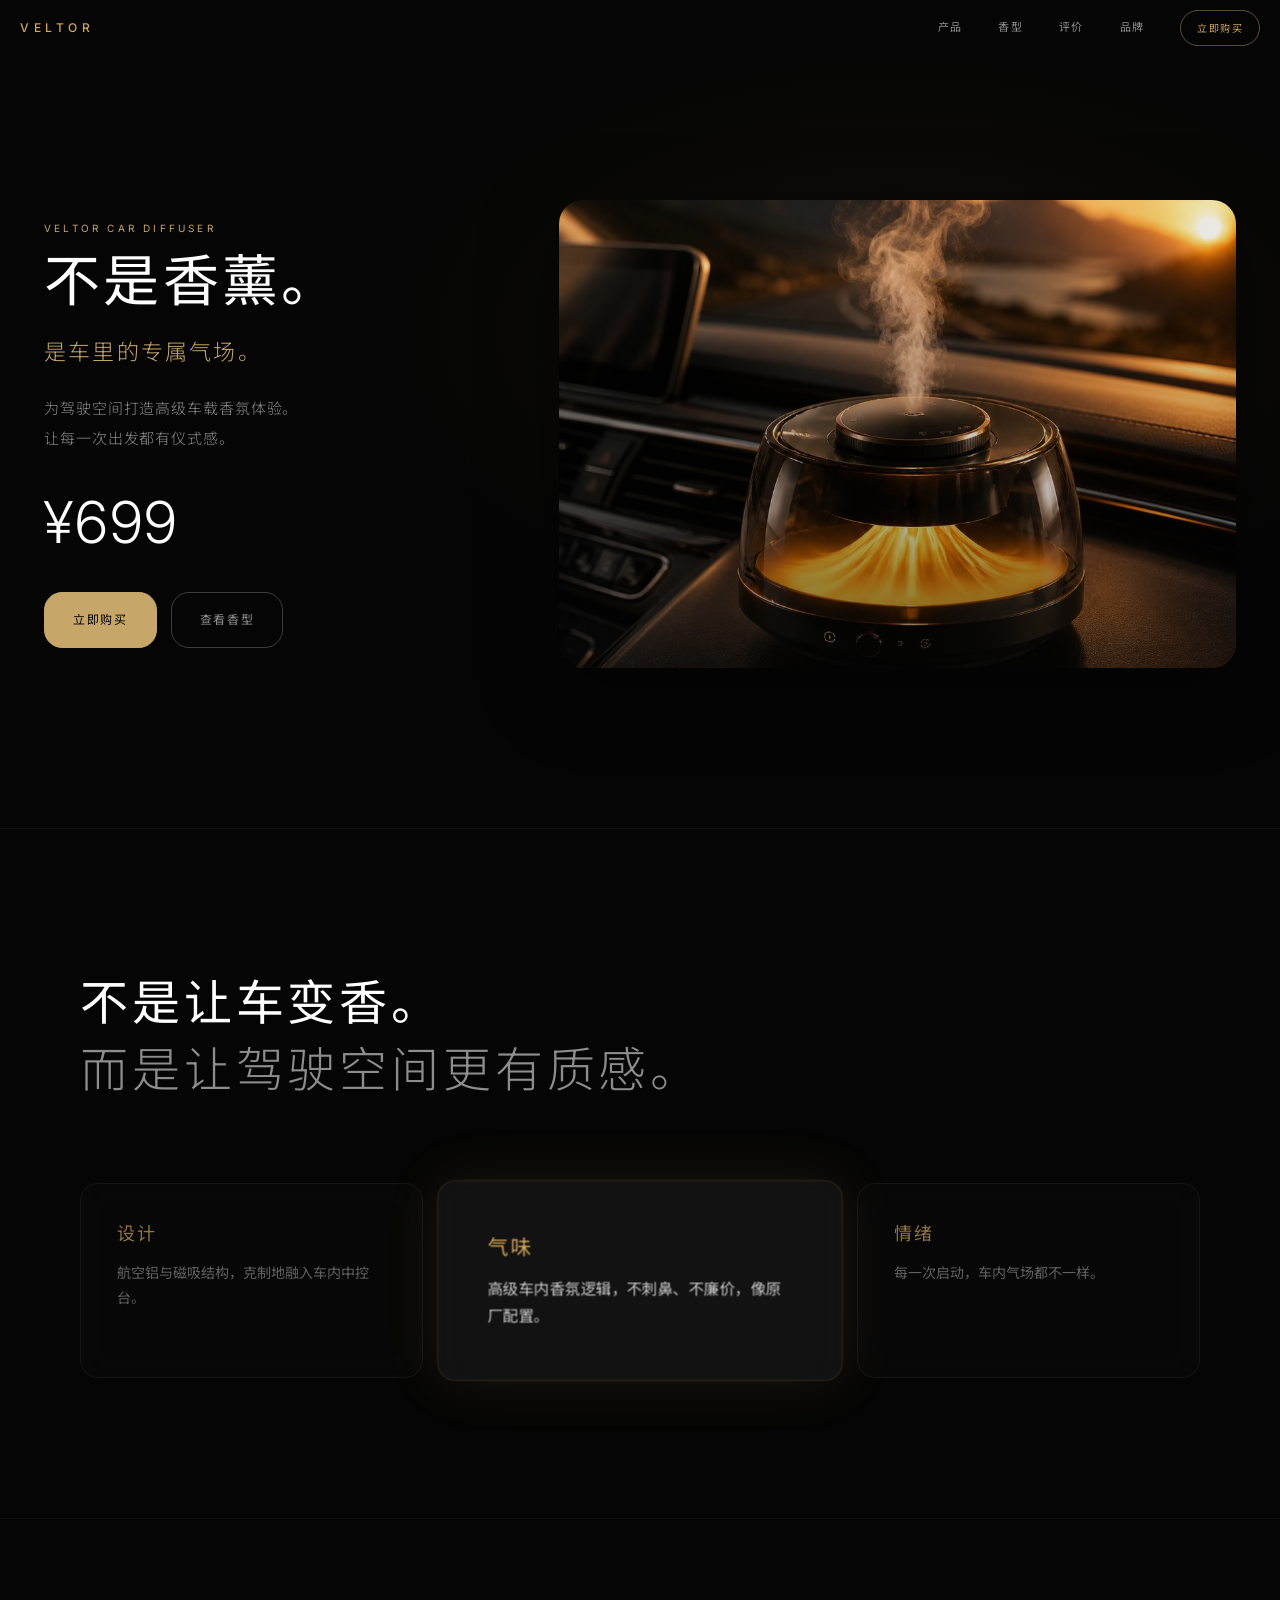
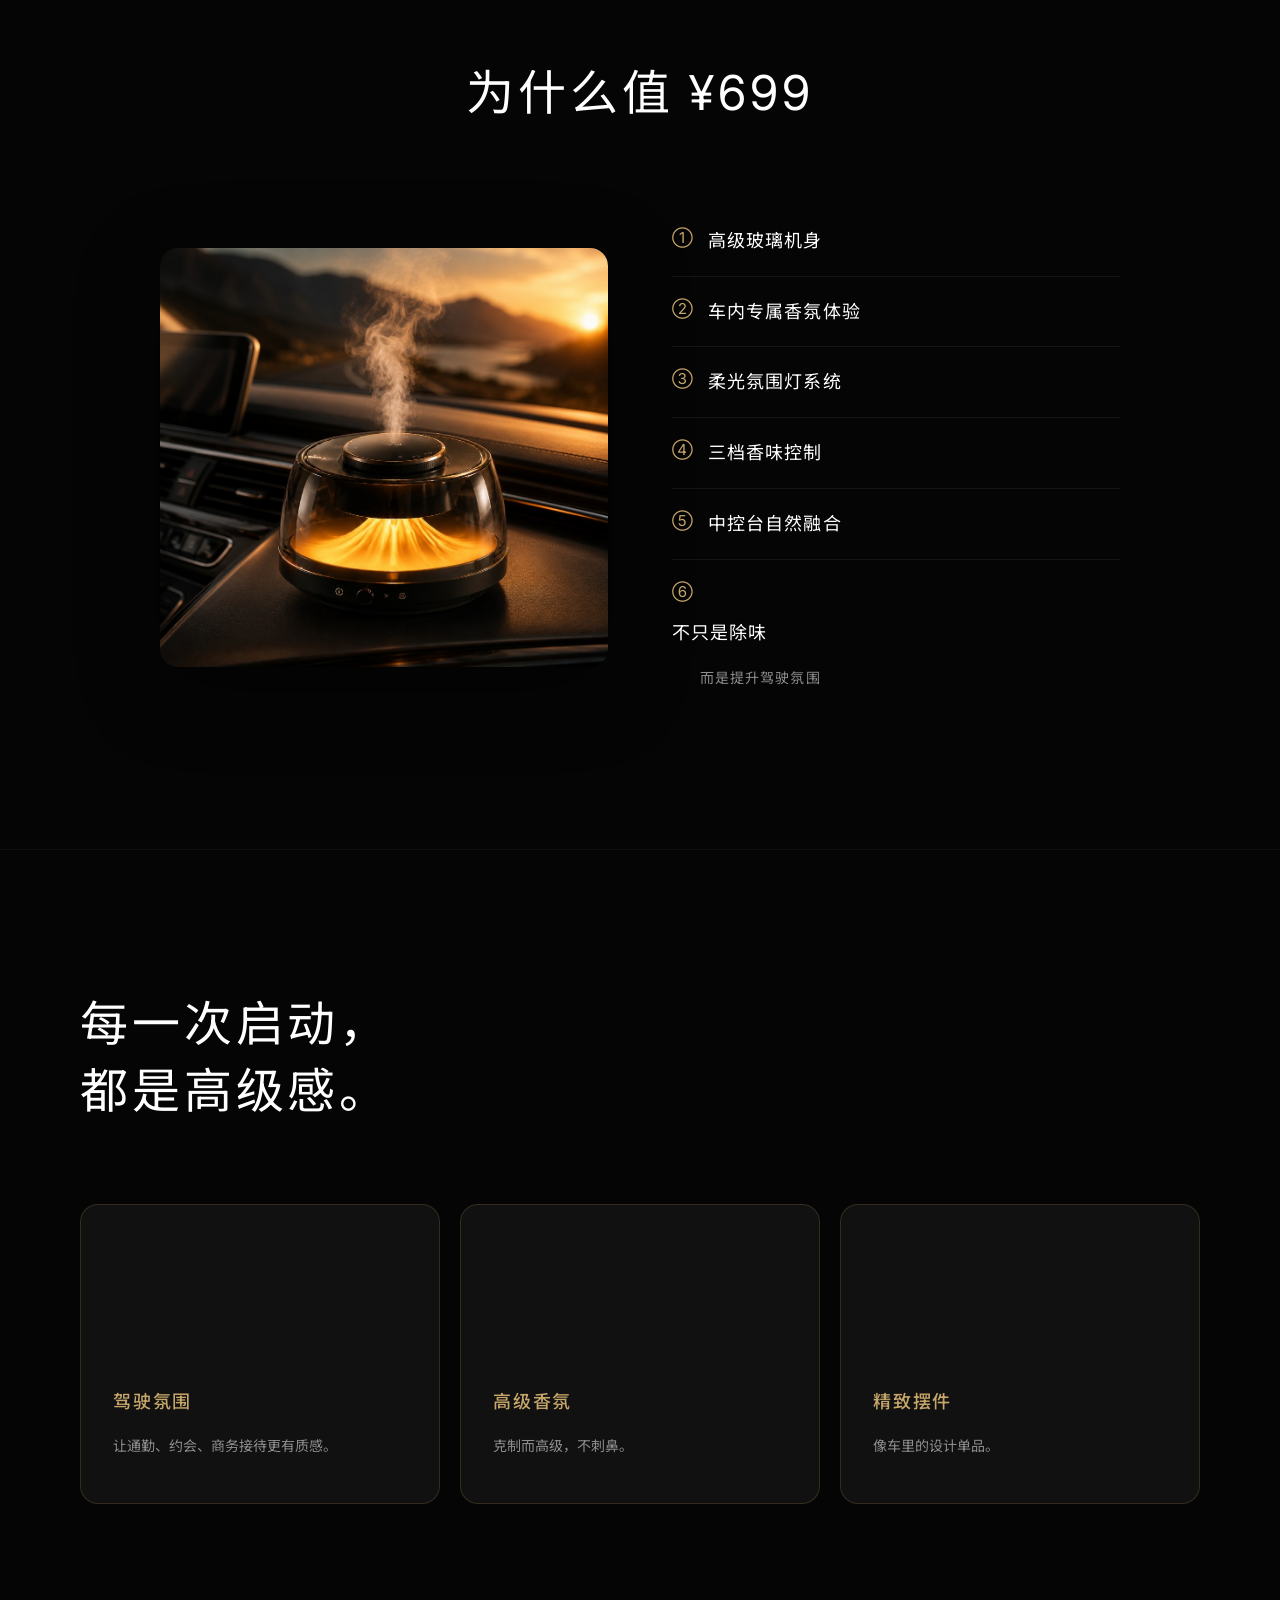
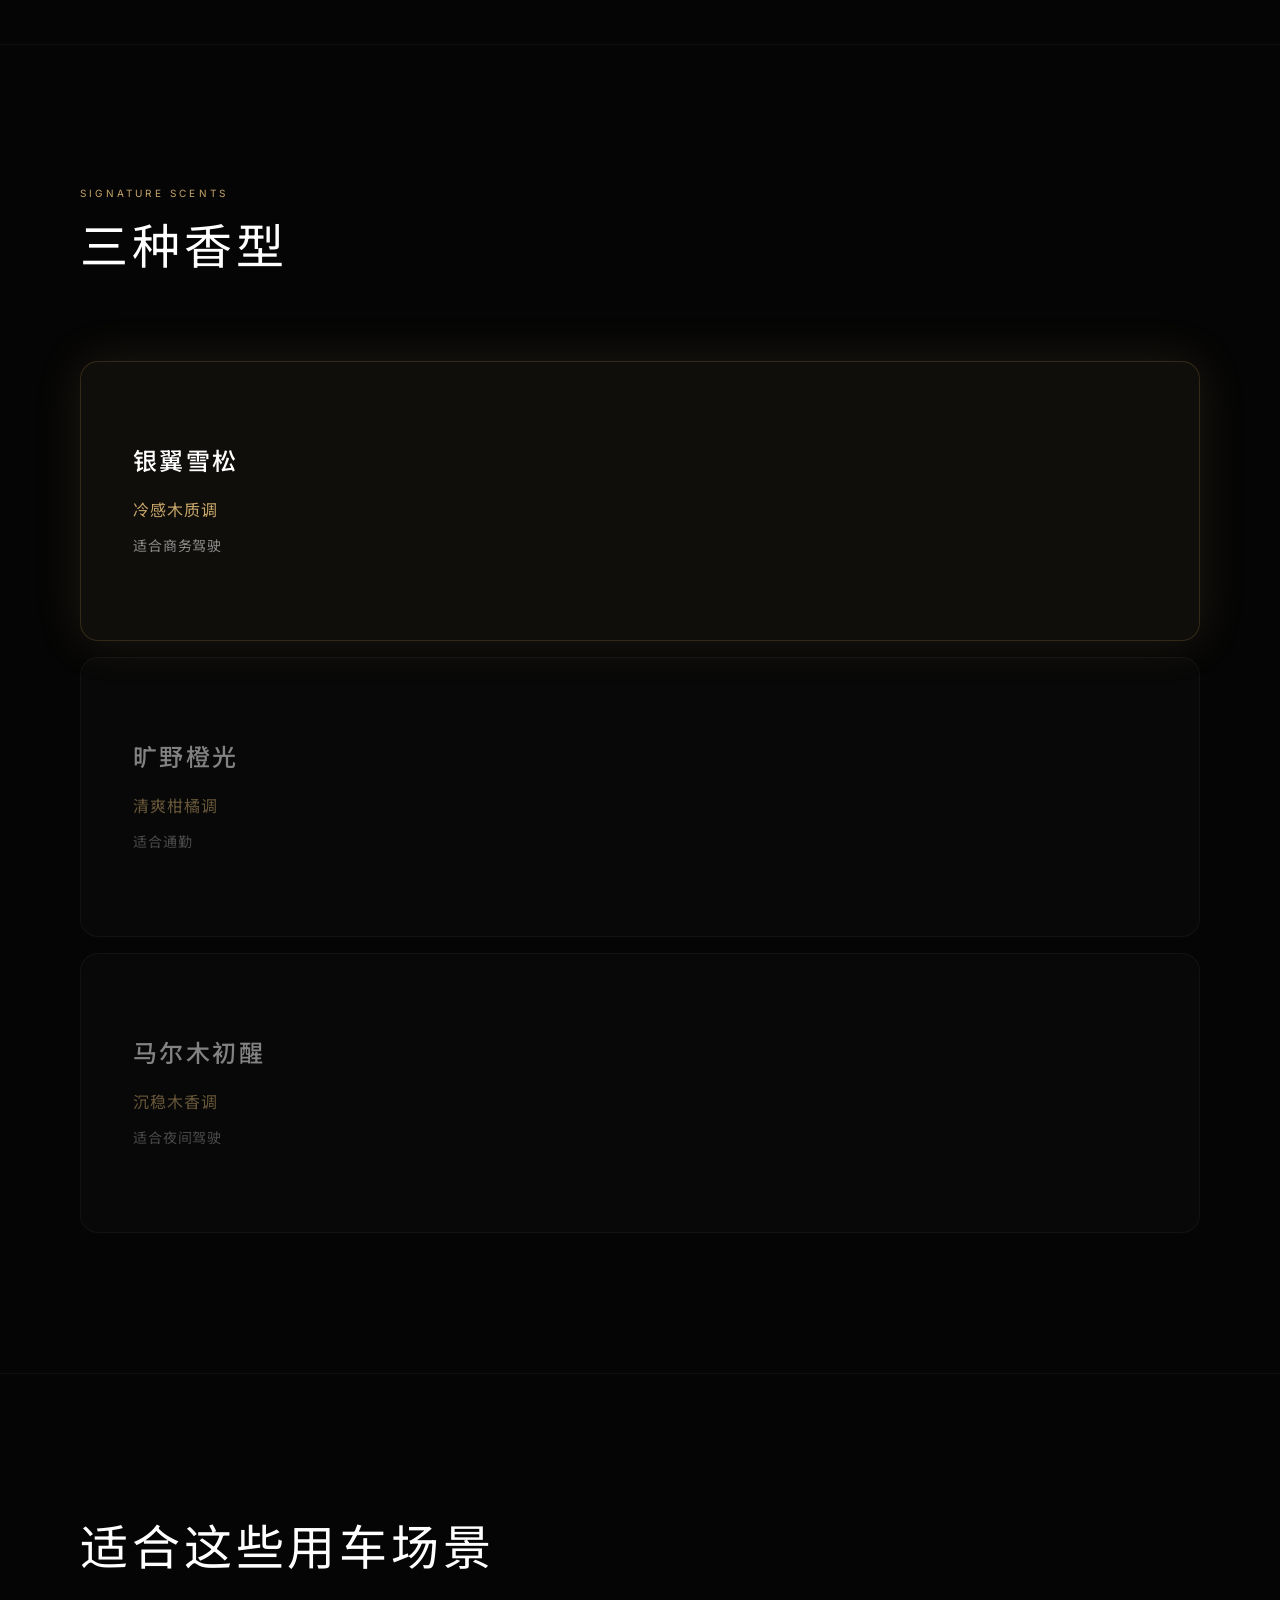
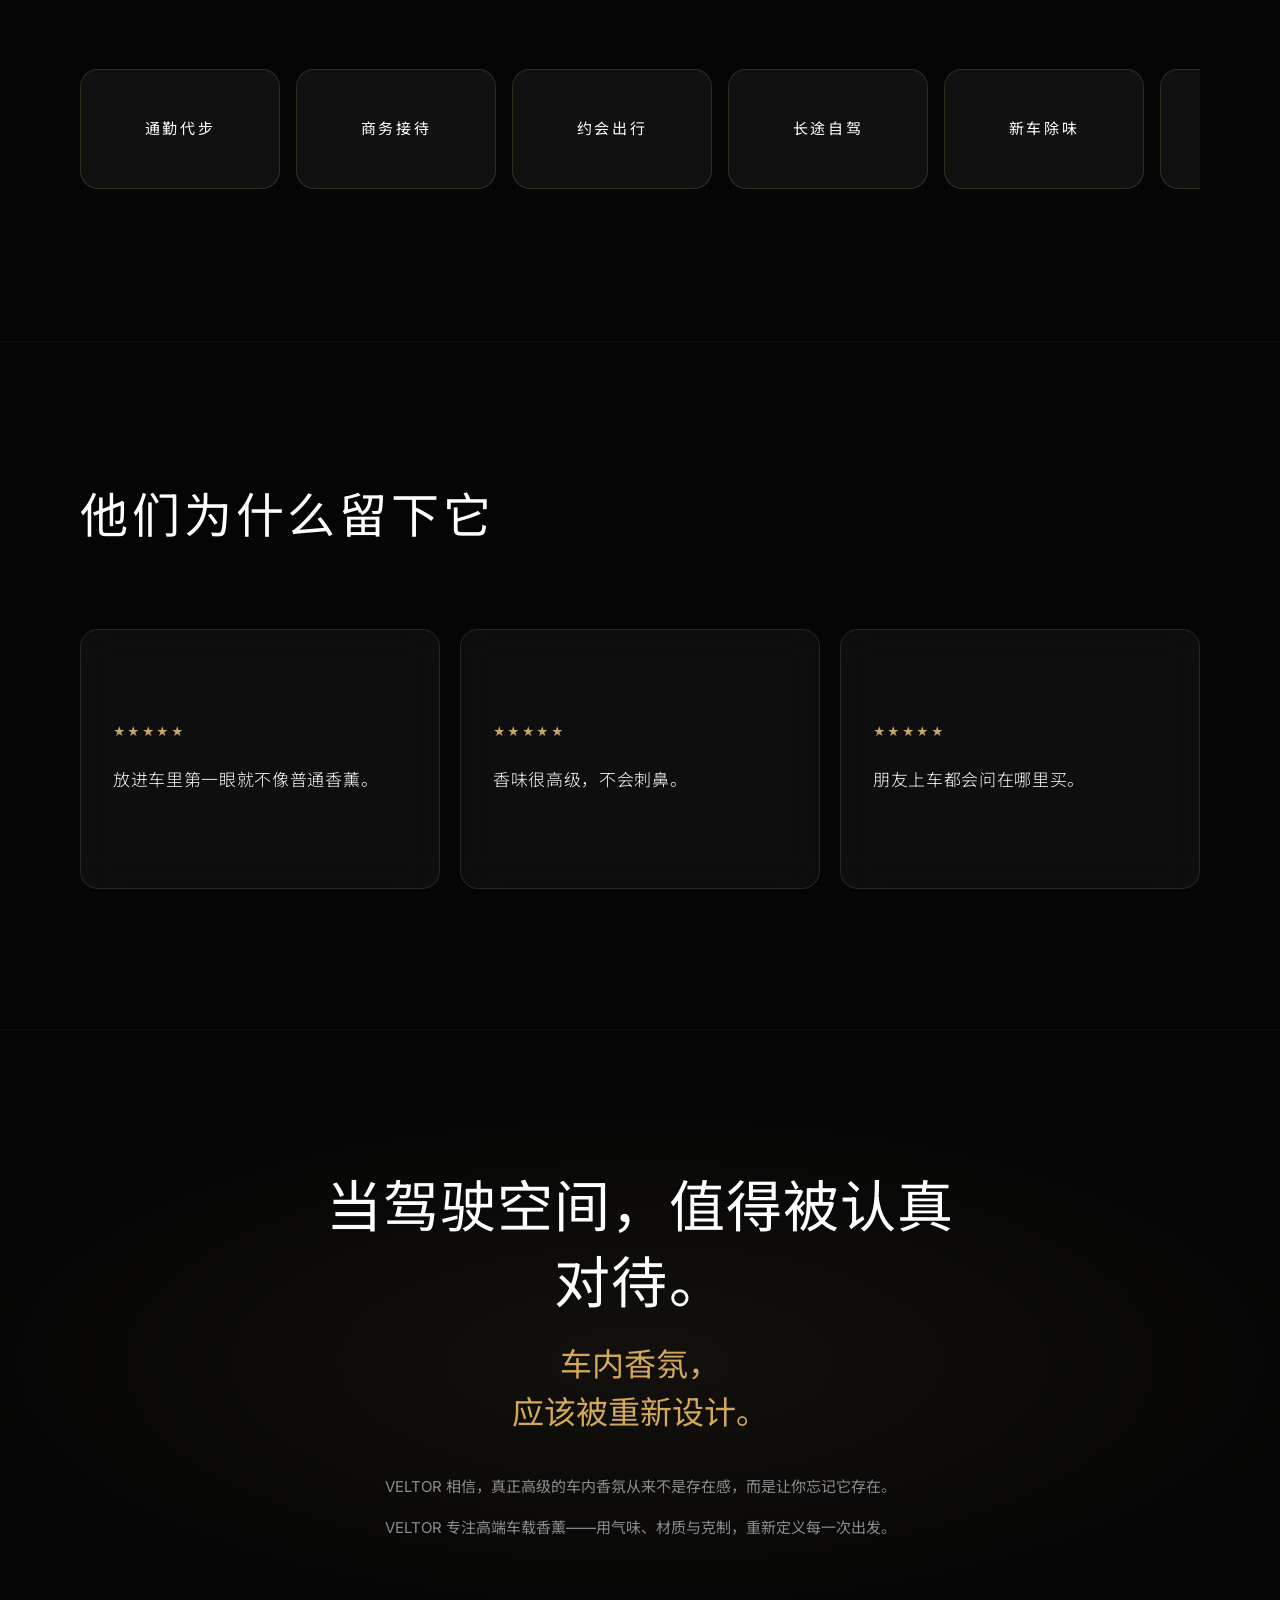
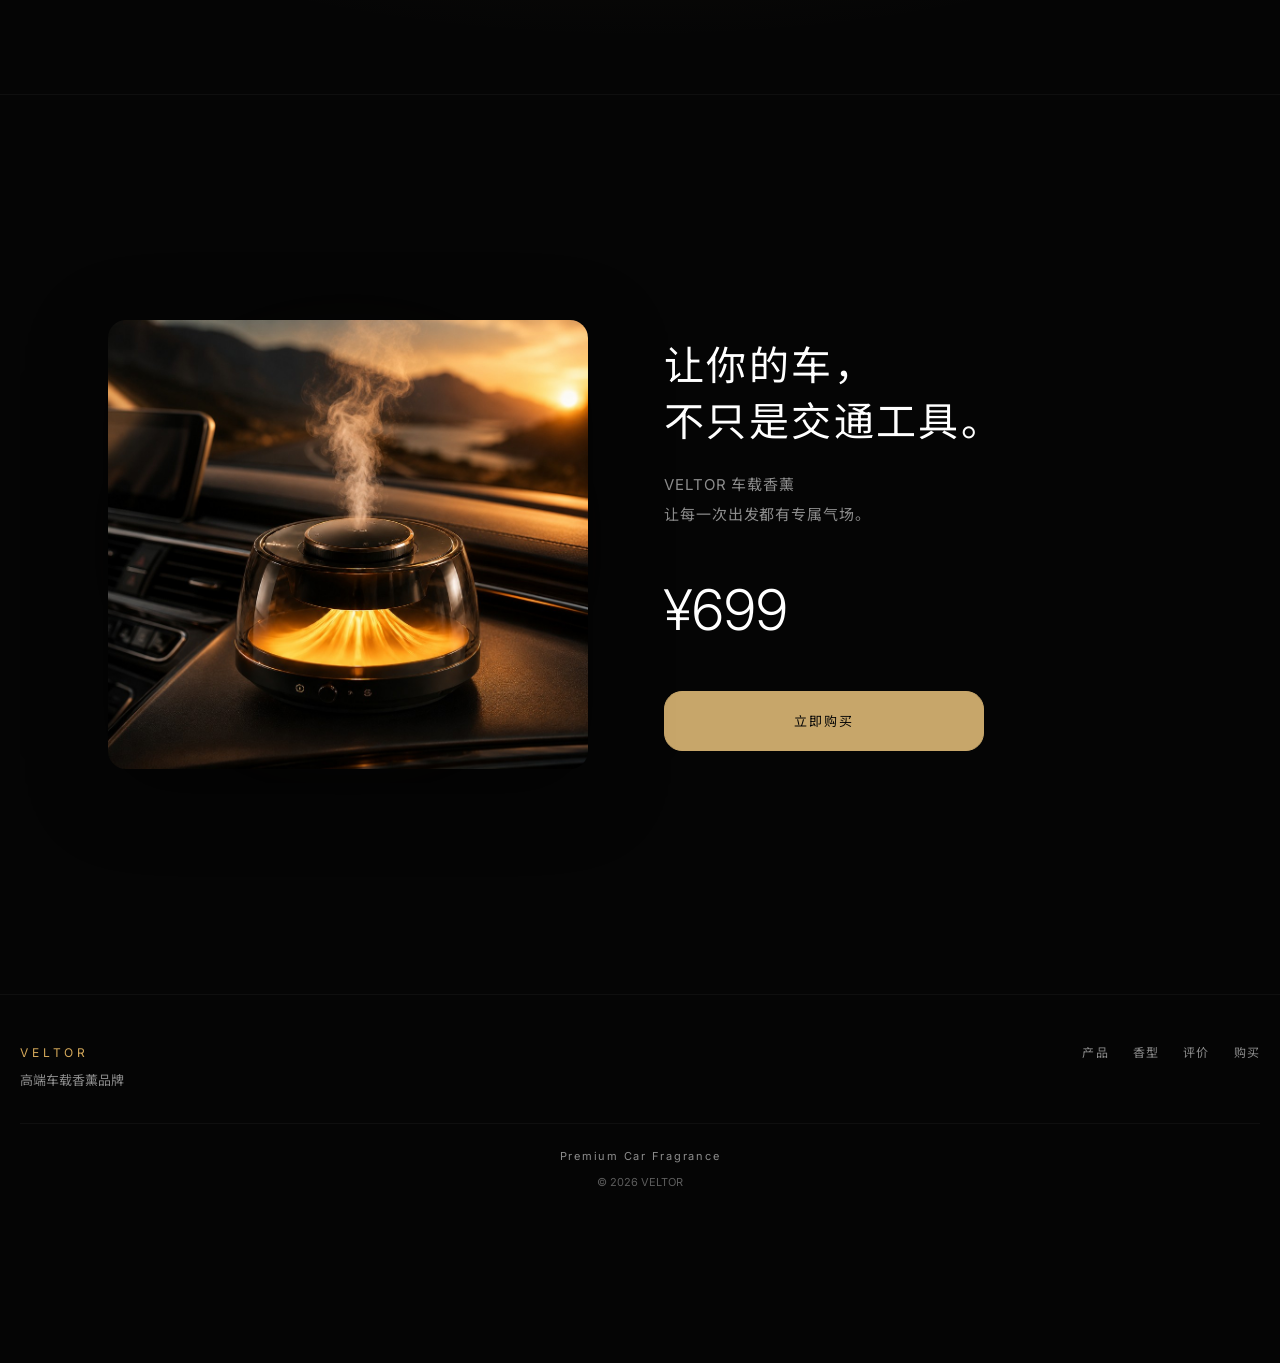
==== commit 1c9ac738: "优化官网为高端车载香薰定位 Co-authored-by: Cursor <cursoragent@cursor.com>" ====
--- a/checkout.html
+++ b/checkout.html
@@ -14,6 +14,8 @@
       document.head.insertBefore(el, document.head.firstChild);
       window.VELTOR_BASE = base;
       window.veltorPage = function (path) { return base + String(path).replace(/^\//, ''); };
+      var isGhPages = p === REPO || p.indexOf(REPO + '/') === 0;
+      window.veltorProductImg = isGhPages ? 'images/car-diffuser-hero.png' : 'public/images/car-diffuser-hero.png';
     })('/veltor-site');
   </script>
   <meta name="description" content="VELTOR 结账 — 安全完成您的订单。">
@@ -43,10 +45,10 @@
         <section class="checkout-section">
           <h2 class="checkout-section__title">订单摘要</h2>
           <div class="checkout-summary" id="checkoutSummary">
-            <img class="checkout-summary__img" src="./assets/product-hero.svg" alt="VELTOR 车载香薰" width="80" height="106">
+            <img class="checkout-summary__img" data-veltor-product src="public/images/car-diffuser-hero.png" alt="VELTOR 高端车载香薰" width="80" height="106">
             <div class="checkout-summary__info">
               <p class="checkout-summary__name" id="summaryName">VELTOR 车载香薰</p>
-              <p class="checkout-summary__scent" id="summaryScent">黑色夜空</p>
+              <p class="checkout-summary__scent" id="summaryScent">银翼雪松</p>
               <p class="checkout-summary__qty">数量：<span id="summaryQty">1</span></p>
             </div>
             <p class="checkout-summary__total" id="summaryTotal">¥699</p>
@@ -125,7 +127,7 @@
         </section>
 
         <!-- ⑤ 提交订单 -->
-        <button type="submit" class="btn btn--glass btn--glass-gold checkout-submit" id="submitOrder">提交订单 · <span id="submitTotal">¥699</span></button>
+        <button type="submit" class="btn btn--gold checkout-submit" id="submitOrder">提交订单 · <span id="submitTotal">¥699</span></button>
       </form>
     </div>
   </main>
--- a/style.css
+++ b/style.css
@@ -1,19 +1,22 @@
-/* VELTOR V2 — Luxury DTC */
+/* VELTOR — Premium Car Fragrance */
 
 :root {
-  --bg: #060606;
-  --gold: #A88245;
-  --gold-light: #E5D3A0;
+  --bg: #050505;
+  --gold: #C7A66A;
+  --gold-light: #D4A85A;
   --text: #FFFFFF;
-  --text-secondary: rgba(255, 255, 255, 0.6);
+  --text-secondary: #8D8D8D;
   --glass: rgba(255, 255, 255, 0.04);
-  --border: rgba(168, 130, 69, 0.18);
-  --shadow-gold: 0 0 48px rgba(168, 130, 69, 0.14);
+  --border: rgba(255, 255, 255, 0.08);
+  --border-gold: rgba(212, 168, 90, 0.18);
+  --shadow: 0 20px 80px rgba(0, 0, 0, 0.45);
+  --shadow-gold: 0 0 48px rgba(199, 166, 106, 0.14);
+  --radius: 18px;
   --font: 'Inter', 'Noto Sans SC', -apple-system, sans-serif;
   --ease: cubic-bezier(0.22, 1, 0.36, 1);
   --t: all 0.6s cubic-bezier(0.22, 1, 0.36, 1);
   --nav-h: 56px;
-  --container: min(1120px, 100% - 40px);
+  --container: min(1120px, 100% - 48px);
 }
 
 *, *::before, *::after { box-sizing: border-box; margin: 0; padding: 0; }
@@ -45,19 +48,19 @@
   margin-bottom: 12px;
 }
 
-.section { padding: clamp(72px, 12vw, 120px) 0; border-top: 1px solid rgba(255,255,255,0.04); }
+.section { padding: clamp(88px, 14vw, 140px) 0; border-top: 1px solid rgba(255,255,255,0.04); }
 .section-title {
-  font-size: clamp(1.75rem, 4vw, 2.75rem);
+  font-size: clamp(2rem, 4.5vw, 3rem);
   font-weight: 400;
-  letter-spacing: 0.02em;
-  line-height: 1.25;
-  margin-bottom: clamp(40px, 6vw, 56px);
+  letter-spacing: 0.08em;
+  line-height: 1.4;
+  margin-bottom: clamp(56px, 8vw, 80px);
 }
 .section-title .muted { color: var(--text-secondary); font-weight: 300; }
 .section-lead { color: var(--text-secondary); font-size: 0.875rem; letter-spacing: 0.06em; margin: -28px 0 40px; }
 
 /* Reveal */
-.reveal { opacity: 0; transform: translateY(24px); transition: opacity 0.8s var(--ease), transform 0.8s var(--ease); }
+.reveal { opacity: 0; transform: translateY(40px); transition: opacity 0.8s var(--ease), transform 0.8s var(--ease); }
 .reveal.visible { opacity: 1; transform: translateY(0); }
 
 /* Buttons */
@@ -65,27 +68,32 @@
   display: inline-flex; align-items: center; justify-content: center;
   min-height: 56px; padding: 0 28px;
   font-size: 0.75rem; letter-spacing: 0.14em;
-  border-radius: 2px; transition: var(--t);
+  border-radius: var(--radius); transition: var(--t);
 }
 .btn--gold {
-  background: rgba(168, 130, 69, 0.15);
-  border: 1px solid rgba(168, 130, 69, 0.55);
-  color: var(--gold-light);
-  backdrop-filter: blur(12px);
+  background: var(--gold);
+  border: 1px solid var(--gold);
+  color: #050505;
+  backdrop-filter: none;
 }
 .btn--gold:hover {
-  background: rgba(168, 130, 69, 0.25);
+  background: #D4B07A;
   box-shadow: var(--shadow-gold);
-  transform: translateY(-2px);
+  transform: translateY(-3px);
 }
 .btn--ghost {
-  border: 1px solid rgba(255,255,255,0.12);
+  border: 1px solid rgba(255,255,255,0.18);
   color: var(--text-secondary);
-  background: var(--glass);
-  backdrop-filter: blur(12px);
-}
-.btn--ghost:hover { border-color: rgba(168,130,69,0.35); color: var(--text); }
-.btn--lg { min-height: 58px; width: 100%; max-width: 280px; }
+  background: transparent;
+  backdrop-filter: none;
+}
+.btn--ghost:hover { border-color: var(--gold); color: var(--gold); }
+.btn--lg { min-height: 56px; width: 100%; max-width: 280px; }
+.btn--buy {
+  min-height: 60px; width: 100%; max-width: 320px; font-size: 0.8125rem;
+  background: #C7A66A; color: #050505; border: 1px solid #C7A66A;
+}
+.btn--buy:hover { background: #D4B07A; transform: translateY(-3px); box-shadow: var(--shadow); }
 
 /* Nav */
 .nav {
@@ -94,8 +102,8 @@
   transition: var(--t);
 }
 .nav--scrolled {
-  background: rgba(6, 6, 6, 0.72);
-  backdrop-filter: blur(20px) saturate(160%);
+  background: rgba(8, 8, 8, 0.75);
+  backdrop-filter: blur(20px);
   border-bottom: 1px solid rgba(255,255,255,0.05);
 }
 .nav__inner {
@@ -111,10 +119,10 @@
 .nav__links a:hover { color: var(--gold-light); }
 .nav__buy {
   min-height: 36px; padding: 0 16px; font-size: 0.625rem; letter-spacing: 0.14em;
-  border: 1px solid rgba(168,130,69,0.45); color: var(--gold-light);
-  border-radius: 2px; transition: var(--t);
-}
-.nav__buy:hover { background: rgba(168,130,69,0.12); box-shadow: var(--shadow-gold); }
+  border: 1px solid rgba(199,166,106,0.45); color: var(--gold-light);
+  border-radius: var(--radius); transition: var(--t);
+}
+.nav__buy:hover { background: rgba(199,166,106,0.12); box-shadow: var(--shadow-gold); }
 .nav__menu { display: none; flex-direction: column; gap: 5px; padding: 8px; }
 .nav__menu span { display: block; width: 18px; height: 1px; background: var(--text); transition: var(--t); }
 .nav__menu.active span:first-child { transform: translateY(3px) rotate(45deg); }
@@ -132,182 +140,263 @@
 
 /* Hero */
 .hero {
-  position: relative; min-height: 100vh; min-height: 100svh;
-  display: flex; align-items: center; padding: calc(var(--nav-h) + 32px) 20px 48px;
+  position: relative;
+  min-height: 92vh;
+  min-height: 92svh;
+  display: flex;
+  align-items: center;
+  padding: calc(var(--nav-h) + 40px) 20px 56px;
   overflow: hidden;
 }
 .hero__bg { position: absolute; inset: 0; z-index: 0; }
 .hero__breath {
   position: absolute; inset: 0;
-  background: radial-gradient(ellipse 70% 60% at 70% 40%, rgba(168,130,69,0.08) 0%, transparent 60%);
+  background: radial-gradient(ellipse 70% 60% at 70% 40%, rgba(199,166,106,0.06) 0%, transparent 60%);
   animation: breath 8s ease-in-out infinite alternate;
 }
 .hero__grid {
   position: relative; z-index: 1;
-  width: var(--container); margin: 0 auto;
-  display: grid; grid-template-columns: 1fr 1fr; gap: clamp(32px, 5vw, 64px); align-items: center;
-}
-.hero__headline { font-size: clamp(2rem, 4.5vw, 3.25rem); font-weight: 400; letter-spacing: 0.02em; line-height: 1.15; margin-bottom: 12px; }
-.hero__sub { font-size: clamp(1rem, 2vw, 1.25rem); color: var(--text-secondary); font-weight: 300; margin-bottom: 28px; letter-spacing: 0.04em; }
-.hero__features { list-style: none; margin-bottom: 32px; }
-.hero__features li {
-  font-size: 0.8125rem; color: var(--text-secondary); letter-spacing: 0.06em;
-  padding: 8px 0; border-bottom: 1px solid rgba(255,255,255,0.06);
-}
-.hero__features li:last-child { border-bottom: none; }
-.hero__price { font-size: clamp(2.25rem, 4vw, 3rem); font-weight: 300; letter-spacing: -0.02em; line-height: 1; }
-.hero__daily { font-size: 0.8125rem; color: var(--text-secondary); margin-top: 8px; letter-spacing: 0.06em; }
-.hero__price-block { margin-bottom: 28px; }
-.hero__actions { display: flex; flex-wrap: wrap; gap: 12px; }
-.hero__visual { position: relative; display: flex; justify-content: center; align-items: center; min-height: 420px; }
-.hero__glow {
-  position: absolute; width: 80%; height: 70%;
-  background: radial-gradient(circle, rgba(168,130,69,0.22) 0%, transparent 65%);
-  filter: blur(48px); pointer-events: none;
-}
-.hero__product {
-  position: relative; z-index: 1;
-  animation: float 6s ease-in-out infinite;
-  transition: transform 0.15s var(--ease);
+  width: min(1280px, 100% - 48px); margin: 0 auto;
+  display: grid;
+  grid-template-columns: minmax(0, 2fr) minmax(0, 3fr);
+  gap: clamp(32px, 5vw, 72px);
+  align-items: center;
+}
+.hero__headline { font-size: clamp(2.25rem, 5vw, 3.5rem); font-weight: 400; letter-spacing: 0.06em; line-height: 1.2; margin-bottom: 20px; }
+.hero__sub { font-size: clamp(1.125rem, 2.2vw, 1.375rem); color: var(--gold); font-weight: 300; margin-bottom: 24px; letter-spacing: 0.1em; }
+.hero__desc {
+  font-size: 0.9375rem; color: var(--text-secondary); font-weight: 300;
+  line-height: 2; letter-spacing: 0.06em; margin-bottom: 40px; max-width: 460px;
+}
+.hero .btn--gold {
+  min-height: 56px;
+  background: #C7A66A;
+  border: 1px solid #C7A66A;
+  color: #050505;
+}
+.hero .btn--gold:hover { background: #D4B07A; transform: translateY(-3px); }
+.hero .btn--ghost {
+  min-height: 56px;
+  background: transparent;
+  border: 1px solid rgba(255, 255, 255, 0.22);
+  color: var(--text-secondary);
+}
+.hero .btn--ghost:hover { border-color: var(--gold); color: var(--gold); }
+.hero__price {
+  font-size: clamp(2.7rem, 4.8vw, 3.6rem);
+  font-weight: 300; letter-spacing: 0.04em; line-height: 1; color: var(--text);
+}
+.hero__price-block { margin-bottom: 40px; }
+.hero__actions { display: flex; flex-wrap: wrap; gap: 14px; }
+.hero__visual {
+  position: relative;
+  display: flex;
+  justify-content: flex-end;
+  align-items: center;
+  width: 100%;
+  min-height: clamp(420px, 52vh, 640px);
+}
+.hero__img {
+  display: block;
+  width: 100%;
+  height: 100%;
+  max-width: none;
+  object-fit: cover;
+  object-position: center center;
+}
+.hero__card {
+  position: relative;
+  width: 100%;
+  max-width: 720px;
+  height: clamp(420px, 52vh, 640px);
+  border-radius: 24px;
+  overflow: hidden;
+  box-shadow: var(--shadow);
+  animation: float 8s ease-in-out infinite;
   will-change: transform;
 }
-.hero__img {
-  width: min(100%, 560px);
-  filter: drop-shadow(0 24px 48px rgba(0,0,0,0.55)) drop-shadow(0 0 80px rgba(168,130,69,0.12));
-  transform: scale(1.4);
-  animation: heroScale 1.2s var(--ease) 0.4s both;
+.hero__card-shade {
+  position: absolute; inset: 0;
+  background: linear-gradient(180deg, rgba(5,5,5,0.06) 0%, rgba(5,5,5,0.22) 55%, rgba(5,5,5,0.52) 100%);
+  pointer-events: none;
 }
 
 .anim-up { opacity: 0; transform: translateY(20px); animation: fadeUp 1s var(--ease) var(--d, 0s) forwards; }
 
 @keyframes fadeIn { to { opacity: 1; } }
 @keyframes fadeUp { to { opacity: 1; transform: translateY(0); } }
-@keyframes heroScale { from { opacity: 0; transform: scale(1.1); } to { opacity: 1; transform: scale(1.4); } }
-@keyframes float { 0%, 100% { transform: translateY(0); } 50% { transform: translateY(-12px); } }
+@keyframes heroScale { from { opacity: 0; transform: scale(1.02); } to { opacity: 1; transform: scale(1.12); } }
+@keyframes float { 0% { transform: translateY(0); } 50% { transform: translateY(-8px); } 100% { transform: translateY(0); } }
 @keyframes breath { from { opacity: 0.7; } to { opacity: 1; } }
 
 /* Promise */
-.promise-grid { display: grid; grid-template-columns: repeat(3, 1fr); gap: 20px; }
+.promise-grid { display: grid; grid-template-columns: 1fr 1.15fr 1fr; gap: 20px; align-items: stretch; }
 .promise-card {
   padding: clamp(28px, 4vw, 36px);
-  background: var(--glass); border: 1px solid var(--border); border-radius: 4px;
+  background: var(--glass); border: 1px solid var(--border); border-radius: var(--radius);
   backdrop-filter: blur(16px); transition: var(--t);
 }
-.promise-card:hover { border-color: rgba(168,130,69,0.35); box-shadow: var(--shadow-gold); }
+.promise-card:hover { border-color: var(--border-gold); box-shadow: var(--shadow-gold); }
+.promise-card--featured {
+  padding: clamp(36px, 5vw, 48px);
+  background: rgba(255, 255, 255, 0.055);
+  border-color: var(--border-gold);
+  box-shadow: 0 0 56px rgba(199, 166, 106, 0.12);
+  transform: scale(1.03);
+}
+.promise-card--featured .promise-card__label { font-size: 1.25rem; color: var(--gold-light); }
+.promise-card--featured .promise-card__text { color: rgba(255, 255, 255, 0.78); font-size: 0.9375rem; }
+.promise-card--side { opacity: 0.68; background: rgba(255, 255, 255, 0.025); }
+.promise-card--side:hover { opacity: 0.85; }
 .promise-card__label { display: block; font-size: 1.125rem; letter-spacing: 0.12em; margin-bottom: 12px; color: var(--gold-light); }
 .promise-card__text { font-size: 0.875rem; color: var(--text-secondary); line-height: 1.75; }
 
-/* Worth */
+/* Worth block */
 .section--worth { text-align: center; }
-.worth-stage { margin-bottom: 48px; }
-.worth-explode {
-  position: relative; width: min(320px, 80vw); margin: 0 auto 40px;
-  color: var(--gold); aspect-ratio: 1;
-}
-.worth-explode svg { width: 100%; height: 100%; }
-.worth-explode__product {
-  position: absolute; inset: 0; margin: auto; width: 45%; height: auto;
-  object-fit: contain; filter: drop-shadow(0 16px 32px rgba(0,0,0,0.5));
-}
-.worth-pillars {
-  list-style: none; display: grid; grid-template-columns: repeat(4, 1fr); gap: 12px; max-width: 720px; margin: 0 auto;
-}
-.worth-pillars li {
-  padding: 14px 12px; font-size: 0.75rem; letter-spacing: 0.06em;
-  border: 1px solid var(--border); border-radius: 2px; background: var(--glass);
-}
-.worth-cost { max-width: 400px; margin: 0 auto; text-align: left; }
-.worth-cost__title { font-size: 0.6875rem; letter-spacing: 0.16em; color: var(--text-secondary); margin-bottom: 16px; }
-.worth-cost__list { list-style: none; }
-.worth-cost__list li {
-  display: flex; justify-content: space-between; padding: 12px 0;
+.worth-block {
+  display: grid; grid-template-columns: 1fr 1fr; gap: clamp(36px, 5vw, 72px);
+  align-items: center; max-width: 960px; margin: 0 auto; text-align: left;
+}
+.worth-block__visual {
+  border-radius: var(--radius); overflow: hidden;
+  box-shadow: var(--shadow);
+}
+.worth-block__img {
+  display: block; width: 100%; min-height: 360px;
+  object-fit: cover; object-position: center 35%;
+}
+.worth-block__list { list-style: none; padding: 0; }
+.worth-block__list li {
+  display: flex; align-items: flex-start; gap: 14px;
+  padding: 20px 0;
   border-bottom: 1px solid rgba(255,255,255,0.06);
-  font-size: 0.875rem; color: var(--text-secondary);
-}
-.worth-cost__list li span:last-child { color: var(--gold-light); }
+  font-size: clamp(1rem, 1.8vw, 1.125rem);
+  letter-spacing: 0.06em; color: var(--text); line-height: 1.65;
+  transition: var(--t);
+}
+.worth-block__num { color: var(--gold); flex-shrink: 0; font-size: 0.9375rem; }
+.worth-block__sub { display: block; color: var(--text-secondary); font-size: 0.875rem; margin-top: 4px; padding-left: 1.75rem; }
+.worth-block__list-item--dual { flex-direction: column; align-items: flex-start; }
+.worth-block__list li:last-child { border-bottom: none; }
+.worth-block__list li:hover { color: var(--gold); }
 
 /* Craft */
 .craft-scroll { display: grid; grid-template-columns: repeat(3, 1fr); gap: 20px; }
 .craft-card {
-  padding: 32px 24px; background: var(--glass); border: 1px solid var(--border);
-  border-radius: 4px; transition: var(--t);
-}
-.craft-card:hover { transform: scale(1.02); border-color: rgba(168,130,69,0.35); box-shadow: var(--shadow-gold); }
-.craft-card__art { width: 56px; height: 56px; color: var(--gold); margin-bottom: 20px; }
-.craft-card__art svg { width: 100%; height: 100%; }
-.craft-card h3 { font-size: 1rem; font-weight: 500; margin-bottom: 10px; letter-spacing: 0.06em; }
-.craft-card p { font-size: 0.8125rem; color: var(--text-secondary); line-height: 1.75; }
+  min-height: 300px; padding: 44px 32px;
+  background: #111111;
+  border: 1px solid rgba(212, 168, 90, 0.18);
+  border-radius: var(--radius);
+  transition: var(--t);
+  display: flex; flex-direction: column; justify-content: flex-end;
+}
+.craft-card:hover {
+  transform: translateY(-4px);
+  border-color: rgba(212, 168, 90, 0.45);
+  box-shadow: 0 0 48px rgba(199, 166, 106, 0.18);
+}
+.craft-card h3 { font-size: 1.125rem; font-weight: 500; margin-bottom: 16px; letter-spacing: 0.1em; color: var(--gold); }
+.craft-card p { font-size: 0.875rem; color: var(--text-secondary); line-height: 1.9; }
 
 /* Scents */
 .scent-stack { display: flex; flex-direction: column; gap: 16px; }
 .scent-lg {
-  padding: clamp(28px, 4vw, 40px);
-  background: var(--glass); border: 1px solid var(--border); border-radius: 4px;
-  backdrop-filter: blur(16px); cursor: pointer; transition: var(--t); text-align: left;
+  min-height: 280px; padding: clamp(40px, 5vw, 52px);
+  background: rgba(255,255,255,0.03);
+  border: 1px solid var(--border);
+  border-radius: var(--radius);
+  cursor: pointer; transition: var(--t); text-align: left;
+  display: flex; flex-direction: column; justify-content: center;
 }
 .scent-lg:hover, .scent-lg.active {
-  border-color: rgba(168,130,69,0.45);
+  border-color: var(--border-gold);
   box-shadow: var(--shadow-gold);
 }
-.scent-lg.active { background: rgba(168,130,69,0.06); transform: scale(1.01); }
-.scent-stack:has(.scent-lg.active) .scent-lg:not(.active) { opacity: 0.55; }
-.scent-lg__head h3 { font-size: 1.375rem; font-weight: 500; letter-spacing: 0.06em; margin-bottom: 8px; }
-.scent-lg__mood { font-size: 0.9375rem; color: var(--text-secondary); margin-bottom: 24px; }
-.scent-lg__notes {
-  display: grid; grid-template-columns: repeat(3, 1fr); gap: 16px;
-  margin-bottom: 20px; padding-bottom: 20px; border-bottom: 1px solid rgba(255,255,255,0.06);
-}
-.scent-lg__notes span { display: block; font-size: 0.625rem; letter-spacing: 0.14em; color: var(--text-secondary); margin-bottom: 4px; }
-.scent-lg__notes p { font-size: 0.875rem; color: var(--gold-light); }
-.scent-lg__cars { font-size: 0.8125rem; color: var(--text-secondary); }
-.scent-lg__cars span { color: var(--text-secondary); margin-right: 8px; font-size: 0.6875rem; letter-spacing: 0.1em; }
+.scent-lg.active { background: rgba(199, 166, 106, 0.06); }
+.scent-stack:has(.scent-lg.active) .scent-lg:not(.active) { opacity: 0.5; }
+.scent-lg__head h3 { font-size: 1.5rem; font-weight: 500; letter-spacing: 0.1em; margin-bottom: 16px; color: var(--text); }
+.scent-lg__mood { font-size: 1rem; color: var(--gold); margin-bottom: 12px; letter-spacing: 0.06em; }
+.scent-lg__use { font-size: 0.875rem; color: var(--text-secondary); letter-spacing: 0.06em; }
 
 /* Cars */
 .cars-track {
-  display: flex; gap: 16px; overflow-x: auto; padding-bottom: 8px;
+  display: flex; gap: 16px; overflow-x: auto; padding: 8px 0 12px;
   scroll-snap-type: x mandatory; -webkit-overflow-scrolling: touch;
 }
 .cars-track::-webkit-scrollbar { height: 4px; }
-.cars-track::-webkit-scrollbar-thumb { background: rgba(168,130,69,0.3); border-radius: 2px; }
-.car-chip {
+.cars-track::-webkit-scrollbar-thumb { background: rgba(199,166,106,0.3); border-radius: 2px; }
+.car-cabin {
   flex: 0 0 auto; scroll-snap-align: start;
-  min-width: 140px; padding: 24px 32px; text-align: center;
-  font-size: 0.875rem; letter-spacing: 0.2em;
-  background: var(--glass); border: 1px solid var(--border); border-radius: 4px;
-  backdrop-filter: blur(12px); transition: var(--t);
-}
-.car-chip:hover { border-color: rgba(168,130,69,0.4); box-shadow: var(--shadow-gold); }
+  min-width: clamp(160px, 22vw, 200px); min-height: 120px;
+  padding: 32px 36px; text-align: center;
+  font-size: 0.9375rem; letter-spacing: 0.18em; font-weight: 400;
+  background: #111111;
+  border: 1px solid rgba(212, 168, 90, 0.18);
+  border-radius: var(--radius);
+  transition: var(--t);
+  display: flex; align-items: center; justify-content: center;
+}
+.car-cabin:hover {
+  border-color: rgba(212, 168, 90, 0.45);
+  box-shadow: 0 0 40px rgba(199, 166, 106, 0.15);
+  transform: translateY(-3px);
+}
 
 /* Reviews forum */
 .review-forum { display: grid; grid-template-columns: repeat(3, 1fr); gap: 20px; }
 .forum-card {
-  padding: 28px 24px; min-height: 240px;
-  background: rgba(255,255,255,0.03); border: 1px solid rgba(255,255,255,0.08);
-  border-radius: 4px; display: flex; flex-direction: column;
+  min-height: 260px; padding: 40px 32px;
+  background: rgba(255, 255, 255, 0.04);
+  border: 1px solid rgba(255, 255, 255, 0.1);
+  border-radius: var(--radius);
+  backdrop-filter: blur(20px);
+  -webkit-backdrop-filter: blur(20px);
+  display: flex; flex-direction: column; justify-content: center;
   transition: var(--t);
 }
-.forum-card:hover { border-color: rgba(168,130,69,0.3); box-shadow: var(--shadow-gold); }
-.forum-card__stars { font-size: 0.6875rem; color: var(--gold); letter-spacing: 0.1em; margin-bottom: 12px; }
-.forum-card__meta { display: flex; gap: 12px; font-size: 0.6875rem; color: var(--text-secondary); letter-spacing: 0.08em; margin-bottom: 16px; }
-.forum-card blockquote { flex: 1; font-size: 0.9375rem; line-height: 1.8; color: var(--text); margin-bottom: 16px; }
-.forum-card footer { font-size: 0.6875rem; color: var(--text-secondary); letter-spacing: 0.06em; padding-top: 16px; border-top: 1px solid rgba(255,255,255,0.06); }
+.forum-card:hover {
+  border-color: rgba(212, 168, 90, 0.35);
+  box-shadow: 0 0 40px rgba(199, 166, 106, 0.12);
+}
+.forum-card__stars { font-size: 0.75rem; color: var(--gold); letter-spacing: 0.12em; margin-bottom: 24px; }
+.forum-card blockquote { font-size: 1.0625rem; line-height: 1.85; color: var(--text); font-weight: 300; letter-spacing: 0.04em; }
 
 /* Story */
 .section--story {
   text-align: center;
-  background: radial-gradient(ellipse 80% 60% at 50% 50%, rgba(168,130,69,0.07) 0%, transparent 70%);
-}
-.story-head { font-size: clamp(1.5rem, 3vw, 2rem); font-weight: 400; line-height: 1.4; margin-bottom: 16px; }
-.story-sub { font-size: clamp(1.25rem, 2.5vw, 1.75rem); color: var(--gold-light); margin-bottom: 32px; line-height: 1.5; }
+  background: radial-gradient(ellipse 80% 60% at 50% 50%, rgba(199,166,106,0.07) 0%, transparent 70%);
+}
+.story-head { font-size: clamp(1.75rem, 5vw, 3.5rem); font-weight: 400; line-height: 1.35; margin-bottom: 20px; letter-spacing: 0.02em; }
+.story-sub { font-size: clamp(1.25rem, 3vw, 2rem); color: var(--gold-light); margin-bottom: 36px; line-height: 1.5; }
 .story-body p { font-size: 0.9375rem; color: var(--text-secondary); line-height: 1.9; margin-bottom: 12px; }
 
 /* Buy */
 .section--buy { min-height: 100vh; min-height: 100svh; display: flex; align-items: center; }
 .buy-grid { display: grid; grid-template-columns: 1fr 1fr; gap: 48px; align-items: center; width: var(--container); margin: 0 auto; }
-.buy-visual img { width: min(100%, 480px); margin: 0 auto; filter: drop-shadow(0 32px 64px rgba(0,0,0,0.5)); }
-.buy-price { font-size: clamp(2.5rem, 5vw, 3.5rem); font-weight: 300; margin: 8px 0 24px; }
-.buy-trust { list-style: none; margin-bottom: 32px; }
-.buy-trust li { font-size: 0.875rem; color: var(--text-secondary); padding: 8px 0; letter-spacing: 0.04em; }
+.buy-visual { position: relative; display: flex; justify-content: center; align-items: center; }
+.buy-visual__glow {
+  position: absolute; width: 80%; height: 75%;
+  background: radial-gradient(circle, rgba(199,166,106,0.28) 0%, transparent 65%);
+  filter: blur(56px); pointer-events: none;
+}
+.buy-visual img {
+  position: relative; z-index: 1;
+  width: min(100%, 480px); margin: 0 auto;
+  border-radius: var(--radius);
+  object-fit: cover;
+  object-position: center 40%;
+  box-shadow: var(--shadow);
+}
+.buy-headline {
+  font-size: clamp(1.75rem, 3.5vw, 2.5rem);
+  font-weight: 400; letter-spacing: 0.06em; line-height: 1.4;
+  margin-bottom: 20px;
+}
+.buy-sub {
+  font-size: 0.9375rem; color: var(--text-secondary);
+  line-height: 2; letter-spacing: 0.06em; margin-bottom: 36px; max-width: 400px;
+}
+.buy-price { font-size: clamp(2.5rem, 5vw, 3.5rem); font-weight: 300; margin: 0 0 36px; color: var(--text); }
 
 /* Footer */
 .footer { padding: 48px 20px 100px; border-top: 1px solid rgba(255,255,255,0.04); }
@@ -330,7 +419,7 @@
   align-items: center; justify-content: space-between; gap: 16px;
 }
 .mobile-bar__price { font-size: 1.125rem; color: var(--gold-light); letter-spacing: 0.04em; }
-.mobile-bar .btn { flex: 1; max-width: 200px; min-height: 48px; }
+.mobile-bar .btn { flex: 1; max-width: 200px; min-height: 56px; }
 
 body.has-mobile-bar { padding-bottom: 72px; }
 
@@ -343,7 +432,7 @@
 .purchase-modal__content, .cart-drawer__panel {
   position: absolute; left: 50%; top: 50%; transform: translate(-50%, -50%) scale(0.96);
   width: min(400px, calc(100% - 32px)); padding: 32px 28px;
-  background: #0c0c0c; border: 1px solid var(--border); border-radius: 4px;
+  background: #0c0c0c; border: 1px solid var(--border); border-radius: var(--radius);
   transition: transform 0.4s var(--ease);
 }
 .purchase-modal.open .purchase-modal__content, .cart-drawer.open .cart-drawer__panel { transform: translate(-50%, -50%) scale(1); }
@@ -357,16 +446,16 @@
 .purchase-modal__scents { display: flex; flex-direction: column; gap: 8px; margin-bottom: 20px; }
 .purchase-scent {
   padding: 12px 16px; text-align: left; font-size: 0.8125rem;
-  border: 1px solid rgba(255,255,255,0.08); border-radius: 2px; transition: var(--t);
-}
-.purchase-scent.active { border-color: var(--gold); background: rgba(168,130,69,0.08); color: var(--gold-light); }
+  border: 1px solid rgba(255,255,255,0.08); border-radius: var(--radius); transition: var(--t);
+}
+.purchase-scent.active { border-color: var(--gold); background: rgba(199,166,106,0.08); color: var(--gold-light); }
 .qty-control { display: flex; align-items: center; gap: 16px; margin-bottom: 24px; }
-.qty-control__btn { width: 36px; height: 36px; border: 1px solid rgba(255,255,255,0.12); border-radius: 2px; }
+.qty-control__btn { width: 36px; height: 36px; border: 1px solid rgba(255,255,255,0.12); border-radius: var(--radius); }
 .qty-control__value { min-width: 24px; text-align: center; }
 .purchase-modal__submit, .cart-drawer__checkout { width: 100%; }
 .cart-drawer__icon {
   width: 48px; height: 48px; margin: 0 auto 16px; border-radius: 50%;
-  background: rgba(168,130,69,0.15); color: var(--gold-light);
+  background: rgba(199,166,106,0.15); color: var(--gold-light);
   display: flex; align-items: center; justify-content: center; font-size: 1.25rem;
 }
 .cart-drawer__title { margin-bottom: 20px; font-size: 1rem; }
@@ -375,27 +464,174 @@
 .cart-drawer__row--total { border-bottom: none; padding-top: 16px; }
 .cart-drawer__total { font-size: 1.125rem; color: var(--gold-light); }
 
+/* Product page */
+.product-page {
+  padding: calc(var(--nav-h) + 48px) 20px 80px;
+  min-height: 100vh;
+}
+.product-page__inner {
+  width: var(--container); margin: 0 auto;
+  display: grid; grid-template-columns: 1fr 1fr; gap: clamp(32px, 5vw, 64px); align-items: center;
+}
+.product-page__visual {
+  border-radius: var(--radius); overflow: hidden;
+  box-shadow: var(--shadow);
+}
+.product-page__img {
+  width: 100%; min-height: 420px;
+  object-fit: cover; object-position: center 40%;
+}
+.product-page__info h1 {
+  font-size: clamp(1.75rem, 3.5vw, 2.5rem);
+  font-weight: 400; letter-spacing: 0.06em; margin-bottom: 16px;
+}
+.product-page__price {
+  font-size: clamp(2rem, 4vw, 2.75rem);
+  font-weight: 300; margin-bottom: 24px; color: var(--text);
+}
+.product-page__desc {
+  font-size: 0.9375rem; color: var(--text-secondary);
+  line-height: 1.9; letter-spacing: 0.04em; margin-bottom: 36px; max-width: 420px;
+}
+.product-page__actions { display: flex; flex-wrap: wrap; gap: 14px; }
+.footer__inner {
+  max-width: 1280px; margin: 0 auto 32px;
+  display: flex; justify-content: space-between; align-items: flex-start; gap: 24px;
+}
+.footer__brand p { font-size: 0.8125rem; color: var(--text-secondary); margin-top: 8px; }
+.footer__links a {
+  display: block; font-size: 0.75rem; letter-spacing: 0.1em;
+  color: var(--text-secondary); margin-bottom: 8px; transition: var(--t);
+}
+.footer__links a:hover { color: var(--gold-light); }
+
+/* Checkout page */
+.checkout-page {
+  padding: calc(var(--nav-h) + 48px) 20px 80px;
+  min-height: 100vh;
+}
+.checkout-page__inner { width: min(640px, 100%); margin: 0 auto; }
+.checkout-page__title {
+  font-size: clamp(1.75rem, 4vw, 2.25rem);
+  font-weight: 400; letter-spacing: 0.08em; margin-bottom: 40px;
+}
+.checkout-section { margin-bottom: 36px; }
+.checkout-section__title {
+  font-size: 0.75rem; letter-spacing: 0.14em;
+  color: var(--gold); margin-bottom: 16px; text-transform: uppercase;
+}
+.checkout-summary {
+  display: grid; grid-template-columns: 80px 1fr auto; gap: 16px; align-items: center;
+  padding: 20px; background: rgba(255,255,255,0.03);
+  border: 1px solid var(--border); border-radius: var(--radius);
+}
+.checkout-summary__img {
+  width: 80px; height: 106px; object-fit: cover;
+  border-radius: calc(var(--radius) - 4px);
+}
+.checkout-summary__name { font-size: 0.9375rem; margin-bottom: 4px; }
+.checkout-summary__scent, .checkout-summary__qty {
+  font-size: 0.8125rem; color: var(--text-secondary);
+}
+.checkout-summary__total { font-size: 1.125rem; color: var(--gold-light); }
+.checkout-fields { display: flex; flex-direction: column; gap: 16px; }
+.checkout-field__label {
+  display: block; font-size: 0.6875rem; letter-spacing: 0.12em;
+  color: var(--text-secondary); margin-bottom: 8px;
+}
+.checkout-field__input {
+  width: 100%; padding: 14px 16px;
+  background: rgba(255,255,255,0.04); border: 1px solid var(--border);
+  border-radius: var(--radius); color: var(--text); font: inherit;
+  transition: var(--t);
+}
+.checkout-field__input:focus {
+  outline: none; border-color: var(--border-gold);
+}
+.checkout-field__textarea { resize: vertical; min-height: 96px; }
+.checkout-options { display: flex; flex-direction: column; gap: 10px; }
+.checkout-option { cursor: pointer; }
+.checkout-option input { position: absolute; opacity: 0; pointer-events: none; }
+.checkout-option__box {
+  display: block; padding: 16px 18px;
+  background: rgba(255,255,255,0.03); border: 1px solid var(--border);
+  border-radius: var(--radius); transition: var(--t);
+}
+.checkout-option input:checked + .checkout-option__box {
+  border-color: var(--gold); background: rgba(199,166,106,0.06);
+}
+.checkout-option__name { display: block; font-size: 0.875rem; margin-bottom: 4px; }
+.checkout-option__desc { font-size: 0.75rem; color: var(--text-secondary); }
+.checkout-submit { width: 100%; margin-top: 8px; min-height: 56px; }
+.footer--minimal { padding-bottom: 48px; }
+
+/* Success page */
+.success-page {
+  padding: calc(var(--nav-h) + 64px) 20px 80px;
+  min-height: 100vh; display: flex; align-items: center; justify-content: center;
+}
+.success-page__inner {
+  width: min(480px, 100%); text-align: center;
+  padding: 48px 32px; background: rgba(255,255,255,0.03);
+  border: 1px solid var(--border); border-radius: var(--radius);
+  box-shadow: var(--shadow);
+}
+.success-page__icon {
+  width: 56px; height: 56px; margin: 0 auto 24px; border-radius: 50%;
+  background: rgba(199,166,106,0.15); color: var(--gold-light);
+  display: flex; align-items: center; justify-content: center; font-size: 1.5rem;
+}
+.success-page__title {
+  font-size: clamp(1.5rem, 4vw, 2rem);
+  font-weight: 400; letter-spacing: 0.06em; margin-bottom: 12px;
+}
+.success-page__order, .success-page__delivery {
+  font-size: 0.875rem; color: var(--text-secondary); margin-bottom: 8px;
+}
+.success-page__summary {
+  margin: 32px 0; padding: 20px 0;
+  border-top: 1px solid rgba(255,255,255,0.06);
+  border-bottom: 1px solid rgba(255,255,255,0.06);
+  text-align: left;
+}
+.success-page__summary p {
+  display: flex; justify-content: space-between; gap: 16px;
+  font-size: 0.8125rem; padding: 8px 0; color: var(--text-secondary);
+}
+.success-page__summary p span:last-child { color: var(--text); }
+.success-page__total-row span:last-child { color: var(--gold-light); font-size: 1rem; }
+.success-page__btn { width: 100%; max-width: 280px; margin: 0 auto; }
+
 /* Mobile */
 @media (max-width: 768px) {
   .nav__links { display: none; }
   .nav__menu { display: flex; }
   .nav__mobile { display: flex; }
 
+  .hero { min-height: 92vh; min-height: 92svh; }
   .hero__grid { grid-template-columns: 1fr; text-align: center; }
-  .hero__visual { order: -1; min-height: 280px; }
-  .hero__img { transform: scale(1.15); animation-name: heroScaleMobile; }
-  @keyframes heroScaleMobile { from { opacity: 0; transform: scale(1); } to { opacity: 1; transform: scale(1.15); } }
+  .hero__visual { order: -1; justify-content: center; min-height: 320px; }
+  .hero__card { max-width: 100%; height: clamp(280px, 42vh, 420px); }
+  .hero__desc { max-width: none; margin-left: auto; margin-right: auto; }
   .hero__actions { justify-content: center; }
-  .hero__features { text-align: left; max-width: 280px; margin-left: auto; margin-right: auto; }
-
-  .promise-grid, .worth-pillars, .craft-scroll, .review-forum { grid-template-columns: 1fr; }
-  .scent-lg__notes { grid-template-columns: 1fr; gap: 12px; }
-
-  .section--craft, .section--worth, .section--cars, .section--story { display: none; }
+  .promise-grid { grid-template-columns: 1fr; }
+  .promise-card--featured { transform: none; }
+  .worth-block { grid-template-columns: 1fr; gap: 32px; text-align: center; }
+  .worth-block__img { min-height: 240px; }
+  .worth-block__list { text-align: left; }
+  .buy-sub { max-width: none; margin-left: auto; margin-right: auto; }
+  .craft-scroll, .review-forum { grid-template-columns: 1fr; }
+  .scent-lg { min-height: 240px; }
+
+  .product-page__inner { grid-template-columns: 1fr; text-align: center; }
+  .product-page__desc { max-width: none; margin-left: auto; margin-right: auto; }
+  .product-page__actions { justify-content: center; }
+  .product-page__img { min-height: 280px; }
+  .footer__inner { flex-direction: column; align-items: center; text-align: center; }
 
   .buy-grid { grid-template-columns: 1fr; text-align: center; }
   .buy-panel { display: flex; flex-direction: column; align-items: center; }
-  .btn--lg { max-width: 100%; }
+  .btn--buy { max-width: 100%; }
 
   .footer__row { flex-direction: column; align-items: center; text-align: center; }
   .footer { padding-bottom: 120px; }
@@ -405,5 +641,5 @@
 
 @media (prefers-reduced-motion: reduce) {
   *, *::before, *::after { animation-duration: 0.01ms !important; transition-duration: 0.01ms !important; }
-  .hero__product { animation: none; }
-}
+  .hero__card { animation: none; }
+}
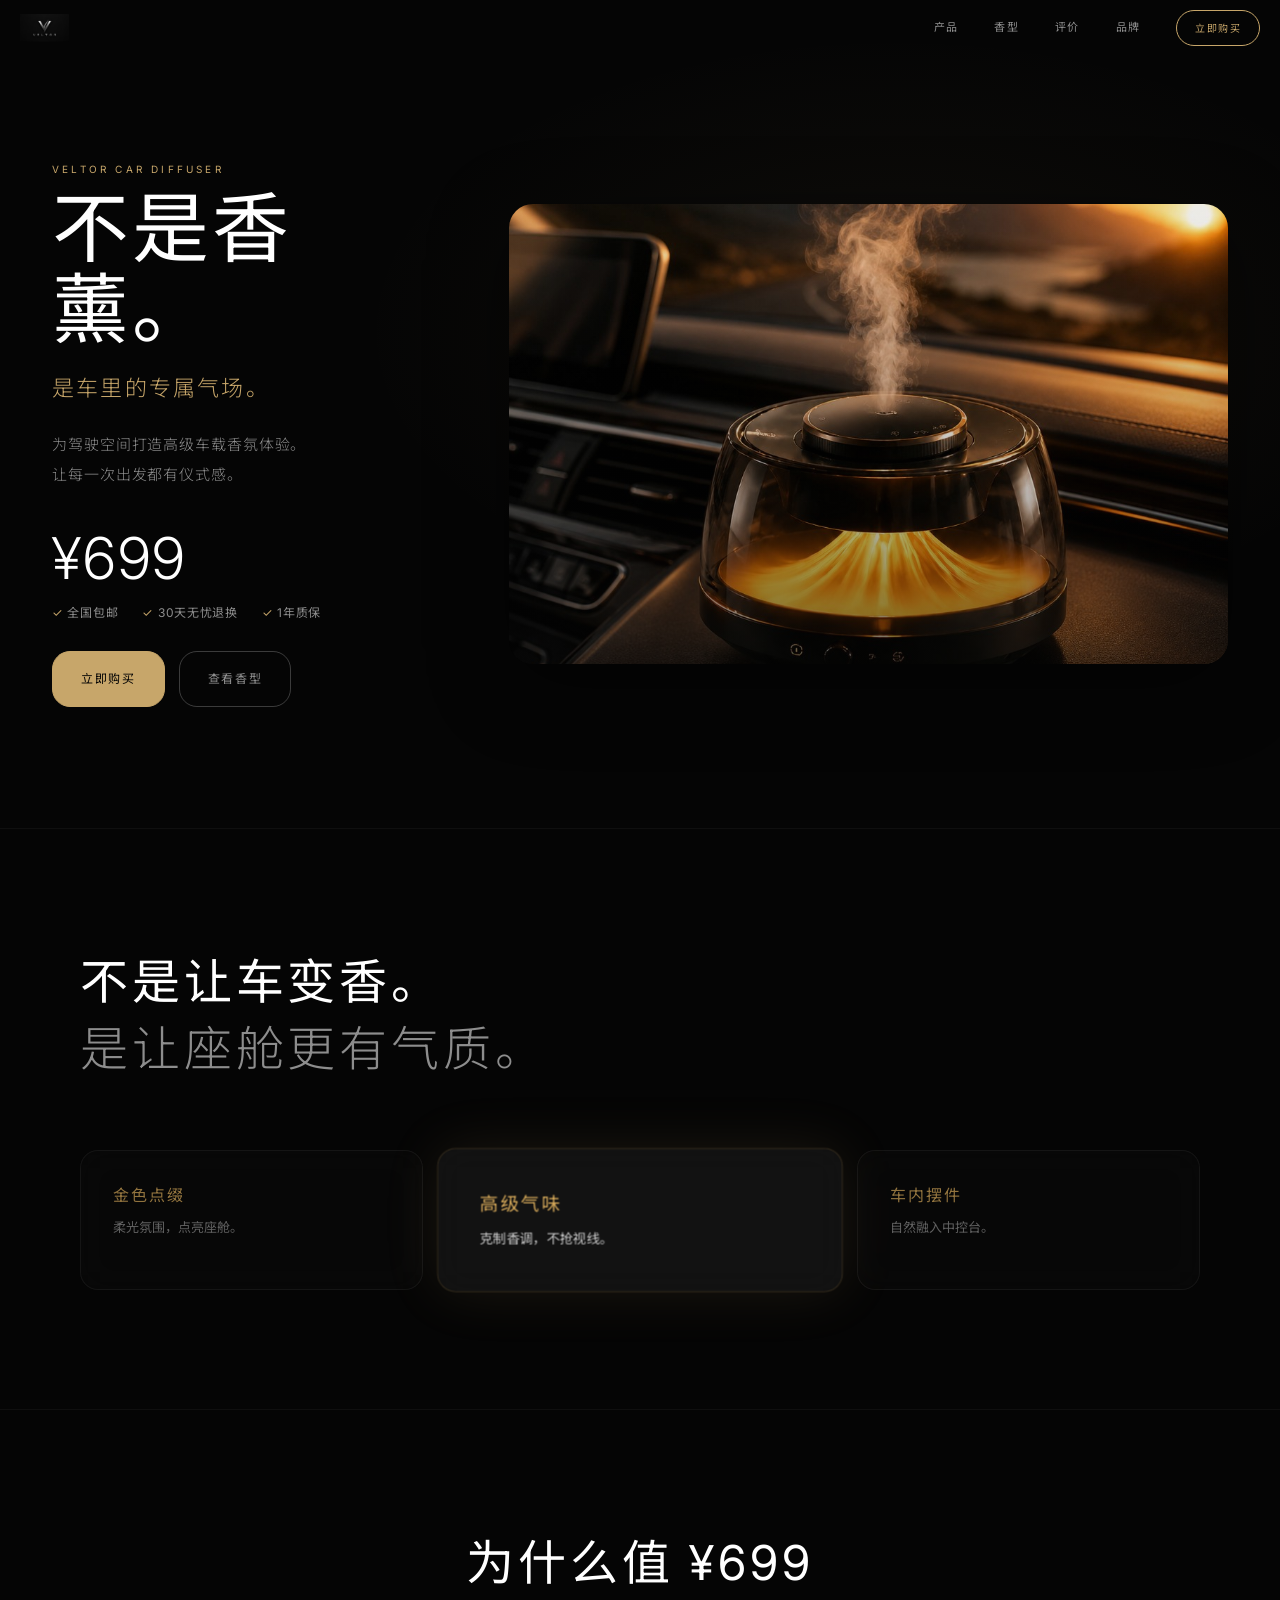
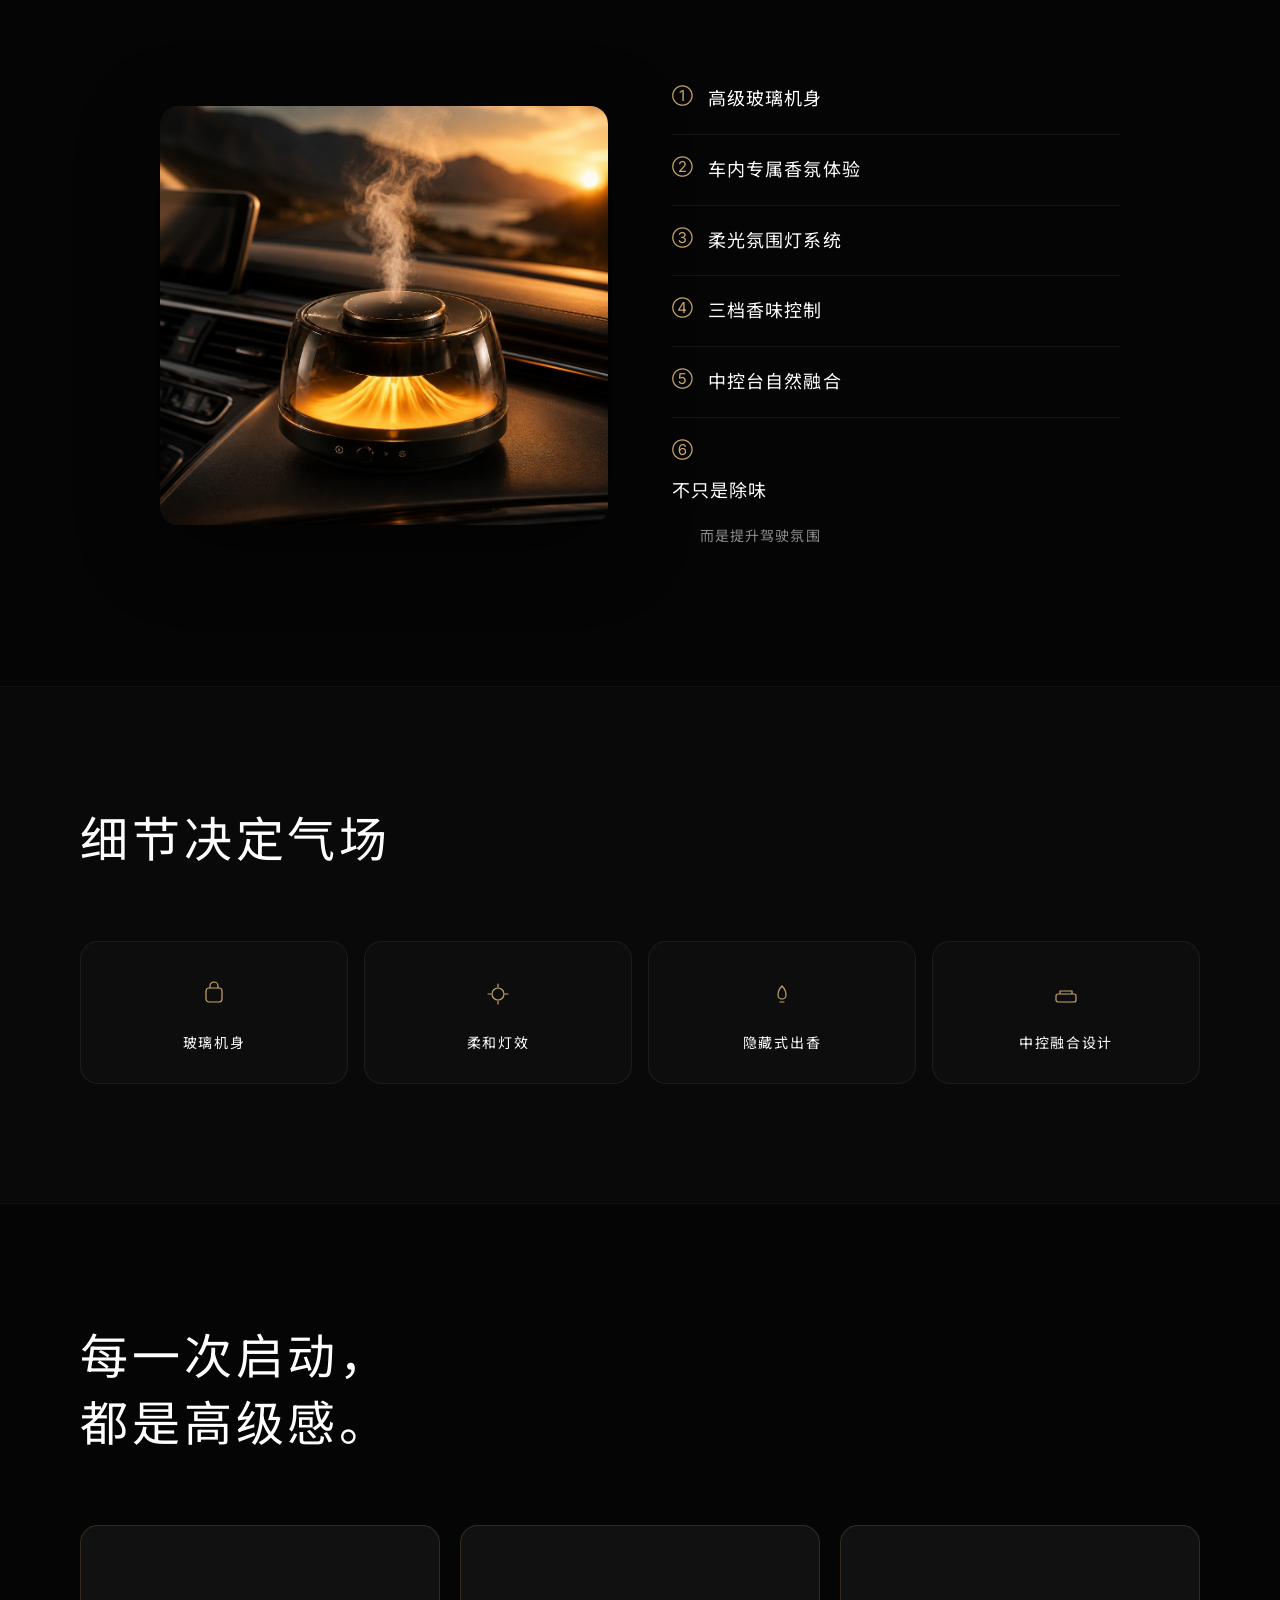
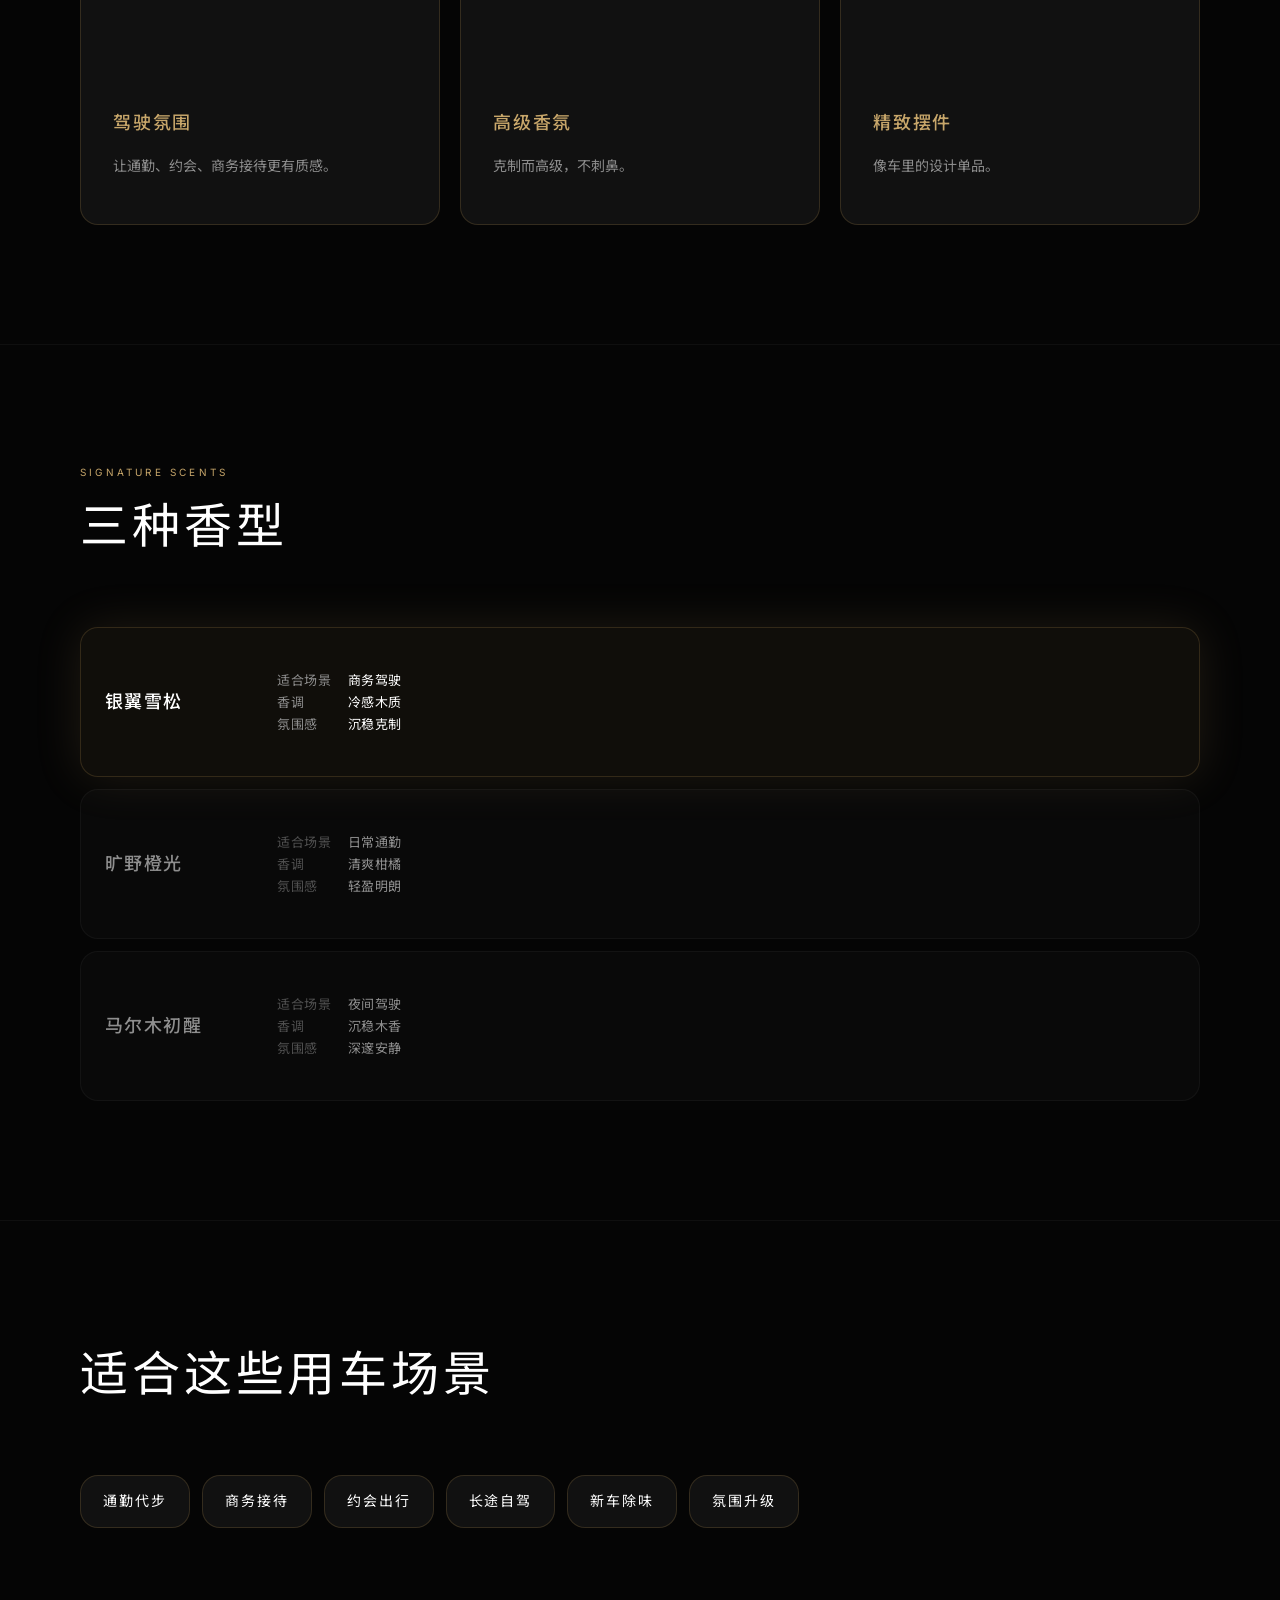
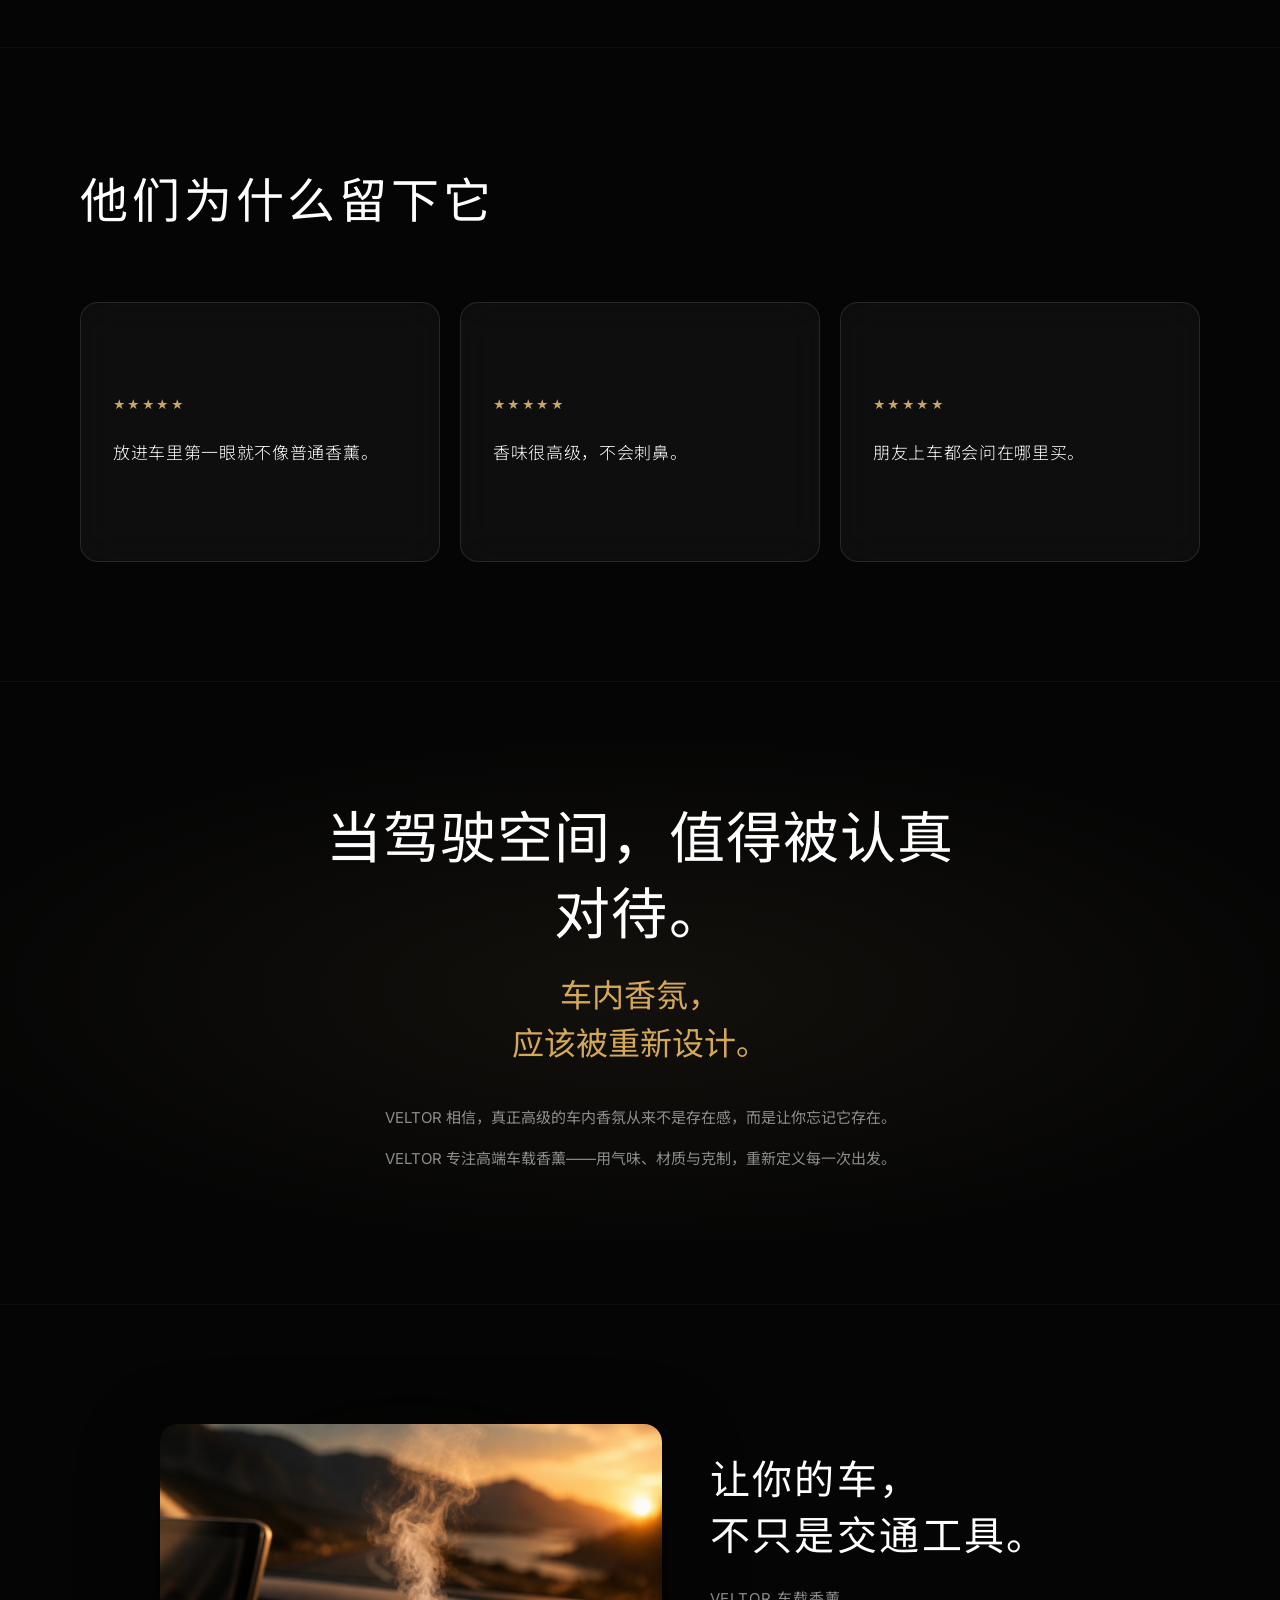
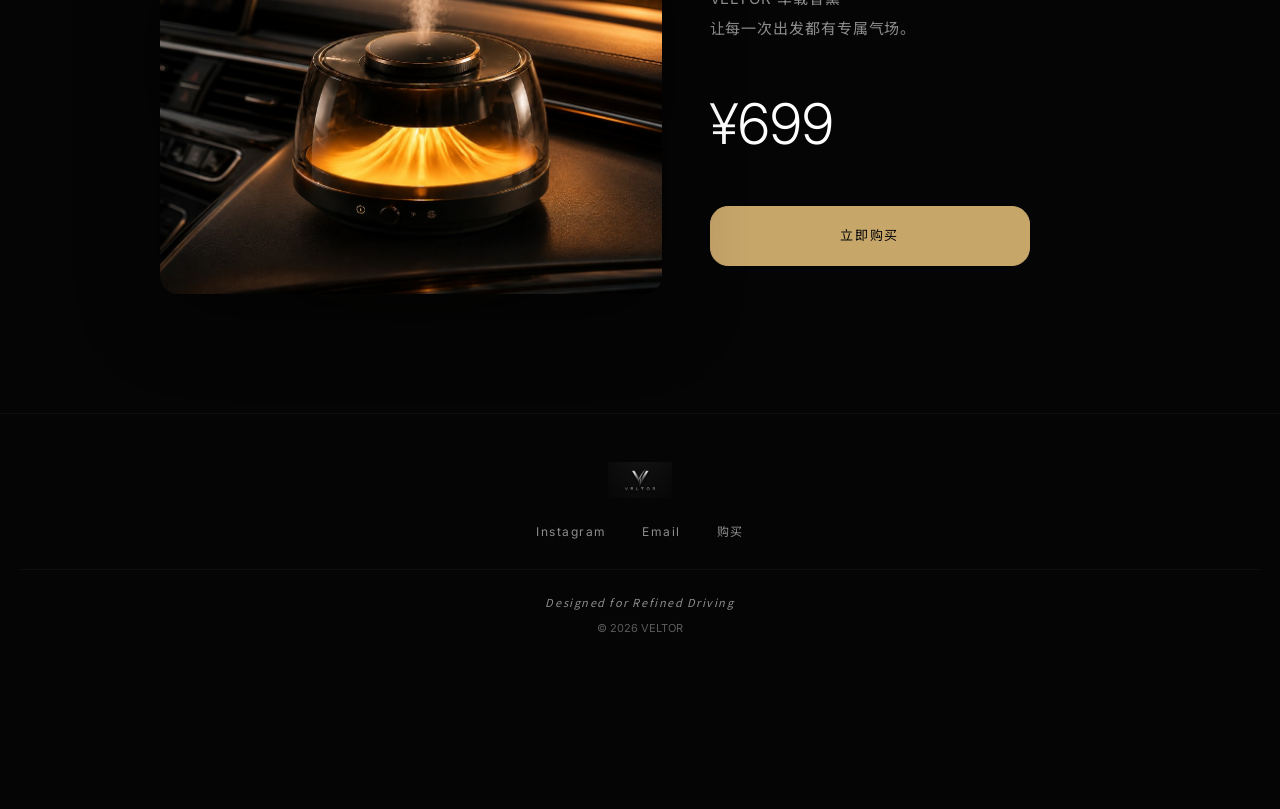
==== commit 27b8cd4f: "Apply final VELTOR brand identity Co-authored-by: Cursor <cursoragent@cursor.com>" ====
--- a/checkout.html
+++ b/checkout.html
@@ -16,10 +16,12 @@
       window.veltorPage = function (path) { return base + String(path).replace(/^\//, ''); };
       var isGhPages = p === REPO || p.indexOf(REPO + '/') === 0;
       window.veltorProductImg = isGhPages ? 'images/car-diffuser-hero.png' : 'public/images/car-diffuser-hero.png';
+      window.veltorLogoImg = isGhPages ? 'images/logo-main.png' : 'public/images/logo-main.png';
     })('/veltor-site');
   </script>
   <meta name="description" content="VELTOR 结账 — 安全完成您的订单。">
   <title>结账 · VELTOR</title>
+  <link rel="icon" type="image/png" href="favicon.png">
   <link rel="preconnect" href="https://fonts.googleapis.com">
   <link rel="preconnect" href="https://fonts.gstatic.com" crossorigin>
   <link href="https://fonts.googleapis.com/css2?family=Inter:wght@300;400;500;600;700&family=Noto+Sans+SC:wght@300;400;500;700&display=swap" rel="stylesheet">
@@ -28,7 +30,9 @@
 <body>
   <header class="nav nav--scrolled" id="nav">
     <div class="nav__inner">
-      <a href="index.html" class="nav__logo">VELTOR</a>
+      <a href="index.html" class="nav__logo" aria-label="VELTOR">
+        <img class="nav__logo-img nav__logo-img--lg" data-veltor-logo src="public/images/logo-main.png" alt="VELTOR" height="42">
+      </a>
       <nav class="nav__links">
         <a href="index.html">首页</a>
         <a href="product.html">产品</a>
@@ -138,6 +142,7 @@
     </div>
   </footer>
 
+  <script src="brand.js"></script>
   <script src="checkout.js"></script>
 </body>
 </html>
--- a/style.css
+++ b/style.css
@@ -48,13 +48,13 @@
   margin-bottom: 12px;
 }
 
-.section { padding: clamp(88px, 14vw, 140px) 0; border-top: 1px solid rgba(255,255,255,0.04); }
+.section { padding: clamp(75px, 12vw, 119px) 0; border-top: 1px solid rgba(255,255,255,0.04); }
 .section-title {
   font-size: clamp(2rem, 4.5vw, 3rem);
   font-weight: 400;
   letter-spacing: 0.08em;
   line-height: 1.4;
-  margin-bottom: clamp(56px, 8vw, 80px);
+  margin-bottom: clamp(48px, 7vw, 68px);
 }
 .section-title .muted { color: var(--text-secondary); font-weight: 300; }
 .section-lead { color: var(--text-secondary); font-size: 0.875rem; letter-spacing: 0.06em; margin: -28px 0 40px; }
@@ -77,9 +77,13 @@
   backdrop-filter: none;
 }
 .btn--gold:hover {
-  background: #D4B07A;
-  box-shadow: var(--shadow-gold);
-  transform: translateY(-3px);
+  filter: brightness(1.08);
+  box-shadow: 0 10px 30px rgba(199, 166, 106, 0.25);
+  transform: translateY(-2px);
+}
+.btn--gold:active {
+  transform: scale(0.98);
+  filter: brightness(1.02);
 }
 .btn--ghost {
   border: 1px solid rgba(255,255,255,0.18);
@@ -93,17 +97,20 @@
   min-height: 60px; width: 100%; max-width: 320px; font-size: 0.8125rem;
   background: #C7A66A; color: #050505; border: 1px solid #C7A66A;
 }
-.btn--buy:hover { background: #D4B07A; transform: translateY(-3px); box-shadow: var(--shadow); }
+.btn--buy:hover { filter: brightness(1.08); transform: translateY(-2px); box-shadow: 0 10px 30px rgba(199, 166, 106, 0.25); }
+.btn--buy:active { transform: scale(0.98); }
 
 /* Nav */
 .nav {
   position: fixed; inset: 0 0 auto; z-index: 1000;
   height: var(--nav-h);
-  transition: var(--t);
+  background: transparent;
+  transition: background 0.5s var(--ease), backdrop-filter 0.5s var(--ease), border-color 0.5s var(--ease);
 }
 .nav--scrolled {
-  background: rgba(8, 8, 8, 0.75);
+  background: rgba(5, 5, 5, 0.75);
   backdrop-filter: blur(20px);
+  -webkit-backdrop-filter: blur(20px);
   border-bottom: 1px solid rgba(255,255,255,0.05);
 }
 .nav__inner {
@@ -111,18 +118,28 @@
   padding: 0 20px; display: flex; align-items: center; justify-content: space-between;
 }
 .nav__logo {
-  font-size: 0.75rem; font-weight: 500; letter-spacing: 0.38em;
-  color: var(--gold-light); opacity: 0; animation: fadeIn 1s var(--ease) 0.2s forwards;
-}
+  display: inline-flex; align-items: center;
+  opacity: 0; animation: fadeIn 1s var(--ease) 0.2s forwards;
+}
+.nav__logo-img {
+  display: block;
+  height: 28px;
+  width: auto;
+  object-fit: contain;
+  transition: opacity 0.3s var(--ease);
+}
+.nav__logo:hover .nav__logo-img { opacity: 0.9; }
+.nav__logo-img--lg { height: 42px; }
 .nav__links { display: flex; align-items: center; gap: clamp(20px, 3vw, 36px); }
 .nav__links a { font-size: 0.6875rem; letter-spacing: 0.12em; color: var(--text-secondary); transition: var(--t); }
 .nav__links a:hover { color: var(--gold-light); }
 .nav__buy {
-  min-height: 36px; padding: 0 16px; font-size: 0.625rem; letter-spacing: 0.14em;
-  border: 1px solid rgba(199,166,106,0.45); color: var(--gold-light);
+  min-height: 36px; padding: 0 18px; font-size: 0.625rem; letter-spacing: 0.14em;
+  background: transparent;
+  border: 1px solid #C7A66A; color: #C7A66A;
   border-radius: var(--radius); transition: var(--t);
 }
-.nav__buy:hover { background: rgba(199,166,106,0.12); box-shadow: var(--shadow-gold); }
+.nav__buy:hover { background: rgba(199,166,106,0.1); box-shadow: 0 0 24px rgba(199,166,106,0.15); color: #D4B07A; border-color: #D4B07A; }
 .nav__menu { display: none; flex-direction: column; gap: 5px; padding: 8px; }
 .nav__menu span { display: block; width: 18px; height: 1px; background: var(--text); transition: var(--t); }
 .nav__menu.active span:first-child { transform: translateY(3px) rotate(45deg); }
@@ -156,14 +173,22 @@
 }
 .hero__grid {
   position: relative; z-index: 1;
-  width: min(1280px, 100% - 48px); margin: 0 auto;
+  width: min(1320px, 100% - 64px); margin: 0 auto;
   display: grid;
-  grid-template-columns: minmax(0, 2fr) minmax(0, 3fr);
-  gap: clamp(32px, 5vw, 72px);
+  grid-template-columns: minmax(0, 1.7fr) minmax(0, 3.45fr);
+  gap: clamp(56px, 8vw, 112px);
   align-items: center;
 }
-.hero__headline { font-size: clamp(2.25rem, 5vw, 3.5rem); font-weight: 400; letter-spacing: 0.06em; line-height: 1.2; margin-bottom: 20px; }
-.hero__sub { font-size: clamp(1.125rem, 2.2vw, 1.375rem); color: var(--gold); font-weight: 300; margin-bottom: 24px; letter-spacing: 0.1em; }
+.hero__headline {
+  font-size: clamp(48px, 6vw, 82px);
+  font-weight: 400; letter-spacing: 0.04em;
+  line-height: 1.05; margin-bottom: 20px;
+}
+.hero__sub {
+  font-size: clamp(1.125rem, 2.2vw, 1.375rem);
+  color: #C7A66A; font-weight: 300;
+  margin-bottom: 24px; letter-spacing: 0.1em;
+}
 .hero__desc {
   font-size: 0.9375rem; color: var(--text-secondary); font-weight: 300;
   line-height: 2; letter-spacing: 0.06em; margin-bottom: 40px; max-width: 460px;
@@ -174,7 +199,8 @@
   border: 1px solid #C7A66A;
   color: #050505;
 }
-.hero .btn--gold:hover { background: #D4B07A; transform: translateY(-3px); }
+.hero .btn--gold:hover { filter: brightness(1.08); box-shadow: 0 10px 30px rgba(199, 166, 106, 0.25); transform: translateY(-2px); }
+.hero .btn--gold:active { transform: scale(0.98); }
 .hero .btn--ghost {
   min-height: 56px;
   background: transparent;
@@ -186,7 +212,16 @@
   font-size: clamp(2.7rem, 4.8vw, 3.6rem);
   font-weight: 300; letter-spacing: 0.04em; line-height: 1; color: var(--text);
 }
-.hero__price-block { margin-bottom: 40px; }
+.hero__price-block { margin-bottom: 28px; }
+.hero__trust {
+  display: flex; flex-wrap: wrap; gap: 16px 24px;
+  list-style: none; margin-top: 16px;
+}
+.hero__trust li {
+  font-size: 0.75rem; letter-spacing: 0.06em;
+  color: var(--text-secondary); white-space: nowrap;
+}
+.hero__trust li::first-letter { color: var(--gold); }
 .hero__actions { display: flex; flex-wrap: wrap; gap: 14px; }
 .hero__visual {
   position: relative;
@@ -194,7 +229,8 @@
   justify-content: flex-end;
   align-items: center;
   width: 100%;
-  min-height: clamp(420px, 52vh, 640px);
+  min-height: 460px;
+  margin-right: clamp(-12px, -1.5vw, -24px);
 }
 .hero__img {
   display: block;
@@ -203,18 +239,21 @@
   max-width: none;
   object-fit: cover;
   object-position: center center;
+  transition: transform 0.7s var(--ease);
 }
 .hero__card {
   position: relative;
-  width: 100%;
-  max-width: 720px;
-  height: clamp(420px, 52vh, 640px);
+  width: 115%;
+  max-width: 828px;
+  height: 460px;
+  margin-left: auto;
   border-radius: 24px;
   overflow: hidden;
   box-shadow: var(--shadow);
   animation: float 8s ease-in-out infinite;
   will-change: transform;
 }
+.hero__card:hover .hero__img { transform: scale(1.02); }
 .hero__card-shade {
   position: absolute; inset: 0;
   background: linear-gradient(180deg, rgba(5,5,5,0.06) 0%, rgba(5,5,5,0.22) 55%, rgba(5,5,5,0.52) 100%);
@@ -226,30 +265,30 @@
 @keyframes fadeIn { to { opacity: 1; } }
 @keyframes fadeUp { to { opacity: 1; transform: translateY(0); } }
 @keyframes heroScale { from { opacity: 0; transform: scale(1.02); } to { opacity: 1; transform: scale(1.12); } }
-@keyframes float { 0% { transform: translateY(0); } 50% { transform: translateY(-8px); } 100% { transform: translateY(0); } }
+@keyframes float { 0% { transform: translateY(0); } 50% { transform: translateY(-6px); } 100% { transform: translateY(0); } }
 @keyframes breath { from { opacity: 0.7; } to { opacity: 1; } }
 
 /* Promise */
 .promise-grid { display: grid; grid-template-columns: 1fr 1.15fr 1fr; gap: 20px; align-items: stretch; }
 .promise-card {
-  padding: clamp(28px, 4vw, 36px);
+  padding: clamp(24px, 3.5vw, 32px);
   background: var(--glass); border: 1px solid var(--border); border-radius: var(--radius);
   backdrop-filter: blur(16px); transition: var(--t);
 }
 .promise-card:hover { border-color: var(--border-gold); box-shadow: var(--shadow-gold); }
+.promise-card--side { opacity: 0.68; background: rgba(255, 255, 255, 0.025); }
+.promise-card--side:hover { opacity: 0.85; }
 .promise-card--featured {
-  padding: clamp(36px, 5vw, 48px);
+  padding: clamp(28px, 4vw, 40px);
   background: rgba(255, 255, 255, 0.055);
   border-color: var(--border-gold);
   box-shadow: 0 0 56px rgba(199, 166, 106, 0.12);
   transform: scale(1.03);
 }
-.promise-card--featured .promise-card__label { font-size: 1.25rem; color: var(--gold-light); }
-.promise-card--featured .promise-card__text { color: rgba(255, 255, 255, 0.78); font-size: 0.9375rem; }
-.promise-card--side { opacity: 0.68; background: rgba(255, 255, 255, 0.025); }
-.promise-card--side:hover { opacity: 0.85; }
-.promise-card__label { display: block; font-size: 1.125rem; letter-spacing: 0.12em; margin-bottom: 12px; color: var(--gold-light); }
-.promise-card__text { font-size: 0.875rem; color: var(--text-secondary); line-height: 1.75; }
+.promise-card--featured .promise-card__label { font-size: 1.125rem; color: var(--gold-light); }
+.promise-card--featured .promise-card__text { color: rgba(255, 255, 255, 0.78); font-size: 0.8125rem; }
+.promise-card__label { display: block; font-size: 1rem; letter-spacing: 0.12em; margin-bottom: 8px; color: var(--gold-light); }
+.promise-card__text { font-size: 0.8125rem; color: var(--text-secondary); line-height: 1.6; }
 
 /* Worth block */
 .section--worth { text-align: center; }
@@ -279,6 +318,33 @@
 .worth-block__list-item--dual { flex-direction: column; align-items: flex-start; }
 .worth-block__list li:last-child { border-bottom: none; }
 .worth-block__list li:hover { color: var(--gold); }
+
+/* Micro details */
+.section--micro { background: #090909; border-top-color: rgba(255,255,255,0.03); }
+.micro-grid {
+  display: grid; grid-template-columns: repeat(4, 1fr); gap: 16px;
+}
+.micro-card {
+  padding: 28px 20px; text-align: center;
+  background: rgba(255,255,255,0.02);
+  border: 1px solid rgba(255,255,255,0.06);
+  border-radius: var(--radius);
+  transition: var(--t);
+}
+.micro-card:hover {
+  border-color: var(--border-gold);
+  box-shadow: 0 0 32px rgba(199,166,106,0.1);
+  transform: translateY(-2px);
+}
+.micro-card__icon {
+  display: flex; align-items: center; justify-content: center;
+  width: 48px; height: 48px; margin: 0 auto 14px;
+  color: var(--gold);
+}
+.micro-card h3 {
+  font-size: 0.875rem; font-weight: 400;
+  letter-spacing: 0.12em; color: var(--text);
+}
 
 /* Craft */
 .craft-scroll { display: grid; grid-template-columns: repeat(3, 1fr); gap: 20px; }
@@ -299,9 +365,9 @@
 .craft-card p { font-size: 0.875rem; color: var(--text-secondary); line-height: 1.9; }
 
 /* Scents */
-.scent-stack { display: flex; flex-direction: column; gap: 16px; }
+.scent-stack { display: flex; flex-direction: column; gap: 12px; }
 .scent-lg {
-  min-height: 280px; padding: clamp(40px, 5vw, 52px);
+  min-height: 150px; padding: 20px 24px;
   background: rgba(255,255,255,0.03);
   border: 1px solid var(--border);
   border-radius: var(--radius);
@@ -313,28 +379,45 @@
   box-shadow: var(--shadow-gold);
 }
 .scent-lg.active { background: rgba(199, 166, 106, 0.06); }
-.scent-stack:has(.scent-lg.active) .scent-lg:not(.active) { opacity: 0.5; }
-.scent-lg__head h3 { font-size: 1.5rem; font-weight: 500; letter-spacing: 0.1em; margin-bottom: 16px; color: var(--text); }
-.scent-lg__mood { font-size: 1rem; color: var(--gold); margin-bottom: 12px; letter-spacing: 0.06em; }
-.scent-lg__use { font-size: 0.875rem; color: var(--text-secondary); letter-spacing: 0.06em; }
+.scent-stack:has(.scent-lg.active) .scent-lg:not(.active) { opacity: 0.55; }
+.scent-lg__head {
+  display: grid;
+  grid-template-columns: minmax(0, 140px) 1fr;
+  gap: 8px 32px;
+  align-items: center;
+}
+.scent-lg__head h3 {
+  font-size: 1.125rem; font-weight: 500;
+  letter-spacing: 0.08em; margin: 0; color: var(--text);
+  grid-row: 1 / -1;
+}
+.scent-lg__meta { display: flex; flex-direction: column; gap: 4px; }
+.scent-lg__meta p {
+  display: flex; align-items: baseline; gap: 12px;
+  font-size: 0.8125rem; line-height: 1.4; margin: 0;
+}
+.scent-lg__key {
+  flex: 0 0 4.5em;
+  color: var(--text-secondary);
+  letter-spacing: 0.04em;
+}
+.scent-lg__val { color: var(--text); letter-spacing: 0.04em; }
 
 /* Cars */
 .cars-track {
-  display: flex; gap: 16px; overflow-x: auto; padding: 8px 0 12px;
-  scroll-snap-type: x mandatory; -webkit-overflow-scrolling: touch;
-}
-.cars-track::-webkit-scrollbar { height: 4px; }
-.cars-track::-webkit-scrollbar-thumb { background: rgba(199,166,106,0.3); border-radius: 2px; }
+  display: flex; flex-wrap: wrap; gap: 12px;
+  padding: 0;
+}
 .car-cabin {
-  flex: 0 0 auto; scroll-snap-align: start;
-  min-width: clamp(160px, 22vw, 200px); min-height: 120px;
-  padding: 32px 36px; text-align: center;
-  font-size: 0.9375rem; letter-spacing: 0.18em; font-weight: 400;
+  flex: 0 1 auto;
+  min-width: 0; min-height: auto;
+  padding: 14px 22px; text-align: center;
+  font-size: 0.875rem; letter-spacing: 0.14em; font-weight: 400;
   background: #111111;
   border: 1px solid rgba(212, 168, 90, 0.18);
   border-radius: var(--radius);
   transition: var(--t);
-  display: flex; align-items: center; justify-content: center;
+  display: inline-flex; align-items: center; justify-content: center;
 }
 .car-cabin:hover {
   border-color: rgba(212, 168, 90, 0.45);
@@ -371,17 +454,20 @@
 .story-body p { font-size: 0.9375rem; color: var(--text-secondary); line-height: 1.9; margin-bottom: 12px; }
 
 /* Buy */
-.section--buy { min-height: 100vh; min-height: 100svh; display: flex; align-items: center; }
-.buy-grid { display: grid; grid-template-columns: 1fr 1fr; gap: 48px; align-items: center; width: var(--container); margin: 0 auto; }
+.section--buy { min-height: auto; display: flex; align-items: center; padding: clamp(75px, 12vw, 119px) 0; }
+.buy-grid {
+  display: grid; grid-template-columns: 1.1fr 0.9fr; gap: 48px;
+  align-items: center; width: min(960px, var(--container)); margin: 0 auto;
+}
 .buy-visual { position: relative; display: flex; justify-content: center; align-items: center; }
 .buy-visual__glow {
-  position: absolute; width: 80%; height: 75%;
+  position: absolute; width: 90%; height: 80%;
   background: radial-gradient(circle, rgba(199,166,106,0.28) 0%, transparent 65%);
   filter: blur(56px); pointer-events: none;
 }
 .buy-visual img {
   position: relative; z-index: 1;
-  width: min(100%, 480px); margin: 0 auto;
+  width: min(100%, 576px); margin: 0 auto;
   border-radius: var(--radius);
   object-fit: cover;
   object-position: center 40%;
@@ -400,15 +486,27 @@
 
 /* Footer */
 .footer { padding: 48px 20px 100px; border-top: 1px solid rgba(255,255,255,0.04); }
-.footer__row { max-width: 1280px; margin: 0 auto 32px; display: flex; justify-content: space-between; align-items: flex-start; gap: 24px; }
-.footer__logo { display: block; font-size: 0.75rem; letter-spacing: 0.32em; color: var(--gold-light); margin-bottom: 8px; }
-.footer__row p { font-size: 0.8125rem; color: var(--text-secondary); }
-.footer__nav { display: flex; gap: 24px; }
-.footer__nav a { font-size: 0.75rem; letter-spacing: 0.1em; color: var(--text-secondary); transition: var(--t); }
+.footer__brand {
+  max-width: 1280px; margin: 0 auto 28px;
+  display: flex; flex-direction: column; align-items: center; gap: 24px;
+  text-align: center;
+}
+.footer__logo-link { display: inline-flex; transition: opacity 0.3s var(--ease); }
+.footer__logo-link:hover { opacity: 0.9; }
+.footer__logo-img {
+  display: block;
+  height: 36px;
+  width: auto;
+  object-fit: contain;
+}
+.footer__nav { display: flex; gap: clamp(20px, 4vw, 36px); align-items: center; justify-content: center; flex-wrap: wrap; }
+.footer__nav a { font-size: 0.75rem; letter-spacing: 0.12em; color: var(--text-secondary); transition: var(--t); }
 .footer__nav a:hover { color: var(--gold-light); }
 .footer__bottom { max-width: 1280px; margin: 0 auto; padding-top: 24px; border-top: 1px solid rgba(255,255,255,0.04); text-align: center; }
-.footer__tagline { font-size: 0.6875rem; letter-spacing: 0.16em; color: var(--text-secondary); margin-bottom: 8px; }
+.footer__tagline { font-size: 0.6875rem; letter-spacing: 0.14em; color: var(--text-secondary); margin-bottom: 8px; font-style: italic; }
 .footer__bottom p:last-child { font-size: 0.6875rem; color: rgba(255,255,255,0.35); }
+.footer__row { max-width: 1280px; margin: 0 auto 32px; display: flex; justify-content: space-between; align-items: center; gap: 24px; }
+.footer__logo { font-size: 0.75rem; letter-spacing: 0.35em; color: var(--gold-light); }
 
 /* Mobile bar */
 .mobile-bar {
@@ -576,6 +674,19 @@
   border: 1px solid var(--border); border-radius: var(--radius);
   box-shadow: var(--shadow);
 }
+.success-page__logo {
+  display: block;
+  height: 48px;
+  width: auto;
+  object-fit: contain;
+  margin: 0 auto 16px;
+}
+.success-page__thanks {
+  font-size: 0.875rem;
+  letter-spacing: 0.14em;
+  color: var(--gold);
+  margin-bottom: 24px;
+}
 .success-page__icon {
   width: 56px; height: 56px; margin: 0 auto 24px; border-radius: 50%;
   background: rgba(199,166,106,0.15); color: var(--gold-light);
@@ -608,12 +719,14 @@
   .nav__menu { display: flex; }
   .nav__mobile { display: flex; }
 
-  .hero { min-height: 92vh; min-height: 92svh; }
-  .hero__grid { grid-template-columns: 1fr; text-align: center; }
-  .hero__visual { order: -1; justify-content: center; min-height: 320px; }
-  .hero__card { max-width: 100%; height: clamp(280px, 42vh, 420px); }
+  .hero { min-height: auto; padding-bottom: 40px; }
+  .hero__grid { grid-template-columns: 1fr; text-align: center; gap: 32px; width: min(100%, 100% - 32px); }
+  .hero__visual { order: -1; justify-content: center; min-height: auto; margin-right: 0; }
+  .hero__card { width: 100%; max-width: 100%; height: clamp(260px, 52vw, 360px); margin-left: 0; }
+  .hero__headline { font-size: clamp(40px, 11vw, 56px); }
   .hero__desc { max-width: none; margin-left: auto; margin-right: auto; }
-  .hero__actions { justify-content: center; }
+  .hero__actions { justify-content: center; width: 100%; }
+  .hero__actions .btn { flex: 1 1 auto; min-width: 0; max-width: calc(50% - 7px); padding: 0 16px; }
   .promise-grid { grid-template-columns: 1fr; }
   .promise-card--featured { transform: none; }
   .worth-block { grid-template-columns: 1fr; gap: 32px; text-align: center; }
@@ -621,7 +734,10 @@
   .worth-block__list { text-align: left; }
   .buy-sub { max-width: none; margin-left: auto; margin-right: auto; }
   .craft-scroll, .review-forum { grid-template-columns: 1fr; }
-  .scent-lg { min-height: 240px; }
+  .scent-lg { min-height: auto; padding: 18px 20px; }
+  .scent-lg__head { grid-template-columns: 1fr; gap: 10px; }
+  .scent-lg__head h3 { grid-row: auto; margin-bottom: 2px; }
+  .cars-track { justify-content: center; }
 
   .product-page__inner { grid-template-columns: 1fr; text-align: center; }
   .product-page__desc { max-width: none; margin-left: auto; margin-right: auto; }
@@ -629,11 +745,15 @@
   .product-page__img { min-height: 280px; }
   .footer__inner { flex-direction: column; align-items: center; text-align: center; }
 
-  .buy-grid { grid-template-columns: 1fr; text-align: center; }
+  .buy-grid { grid-template-columns: 1fr; text-align: center; width: var(--container); }
   .buy-panel { display: flex; flex-direction: column; align-items: center; }
+  .buy-visual img { width: min(100%, 420px); }
   .btn--buy { max-width: 100%; }
 
-  .footer__row { flex-direction: column; align-items: center; text-align: center; }
+  .hero__trust { justify-content: center; gap: 10px 16px; }
+  .micro-grid { grid-template-columns: repeat(2, 1fr); }
+  .footer__brand { gap: 20px; }
+  .footer__logo-img { height: 32px; }
   .footer { padding-bottom: 120px; }
   .mobile-bar { display: flex; }
   body { padding-bottom: 72px; }
